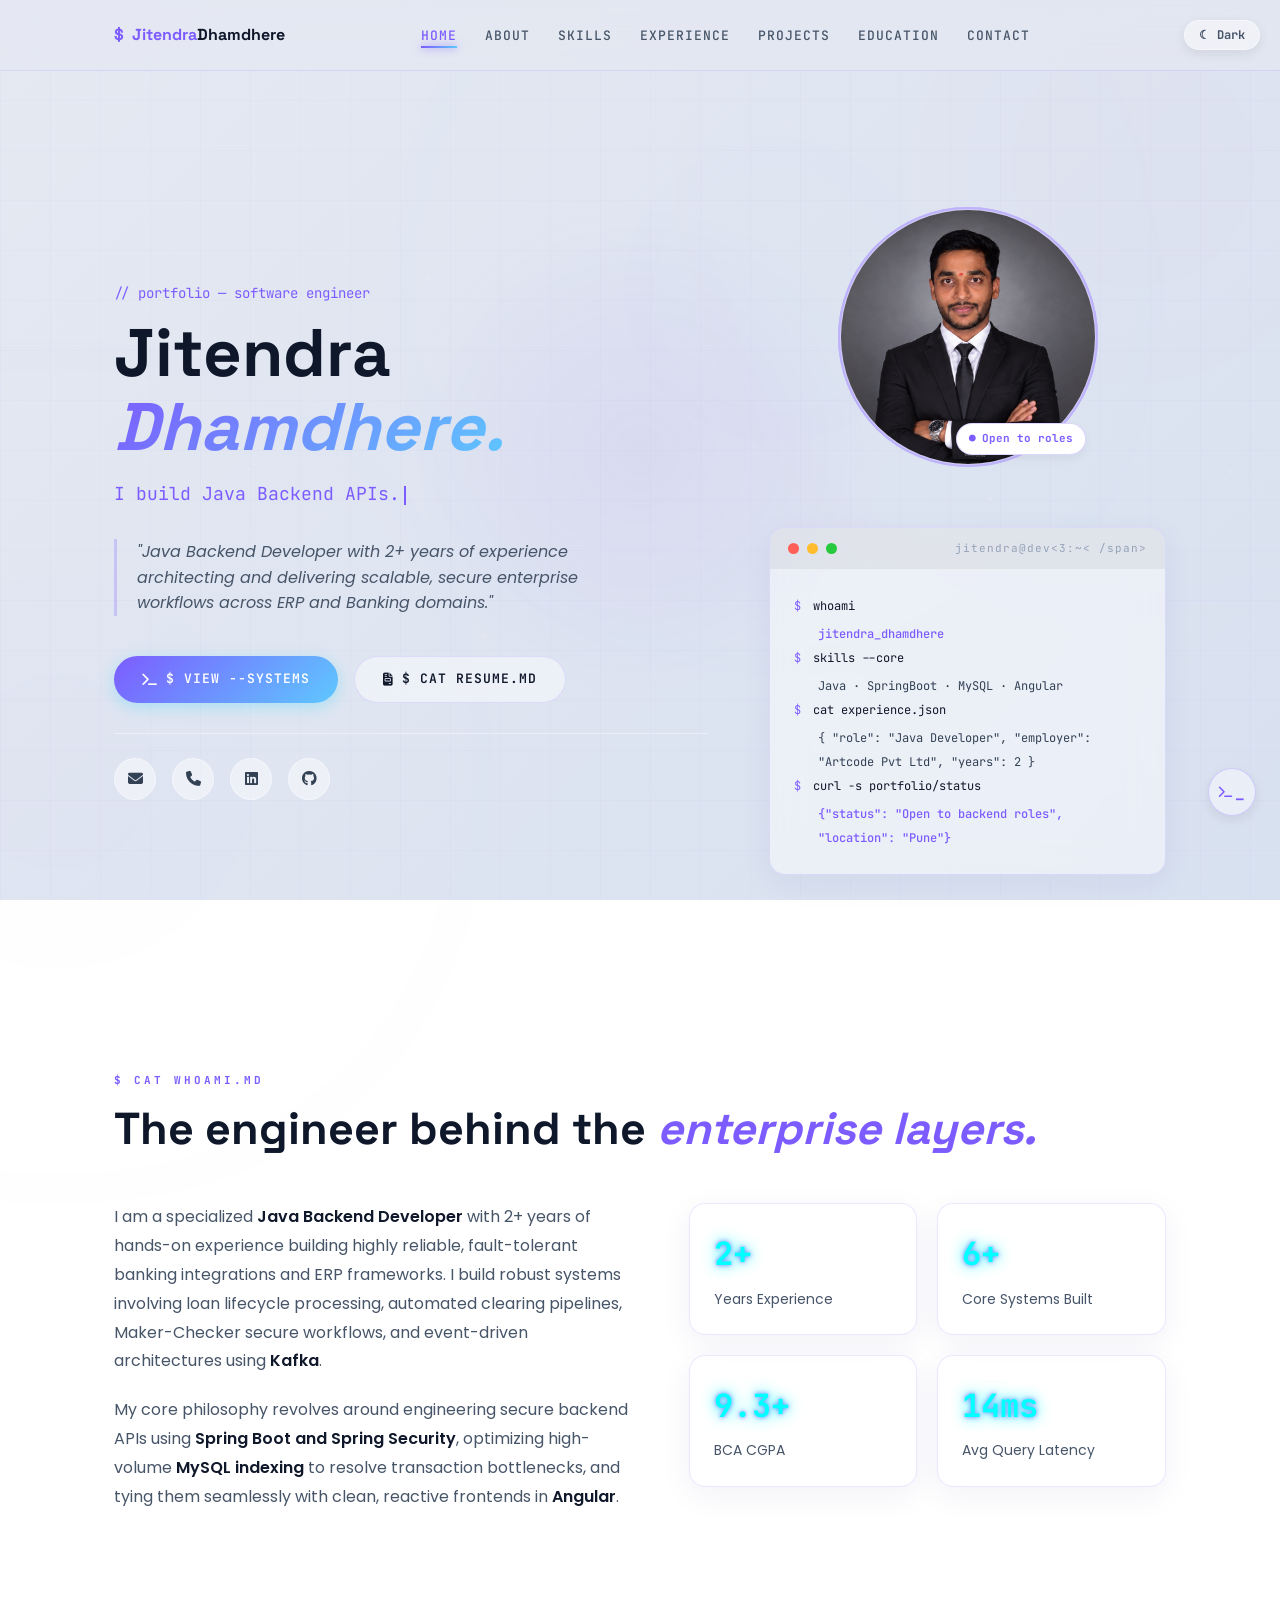
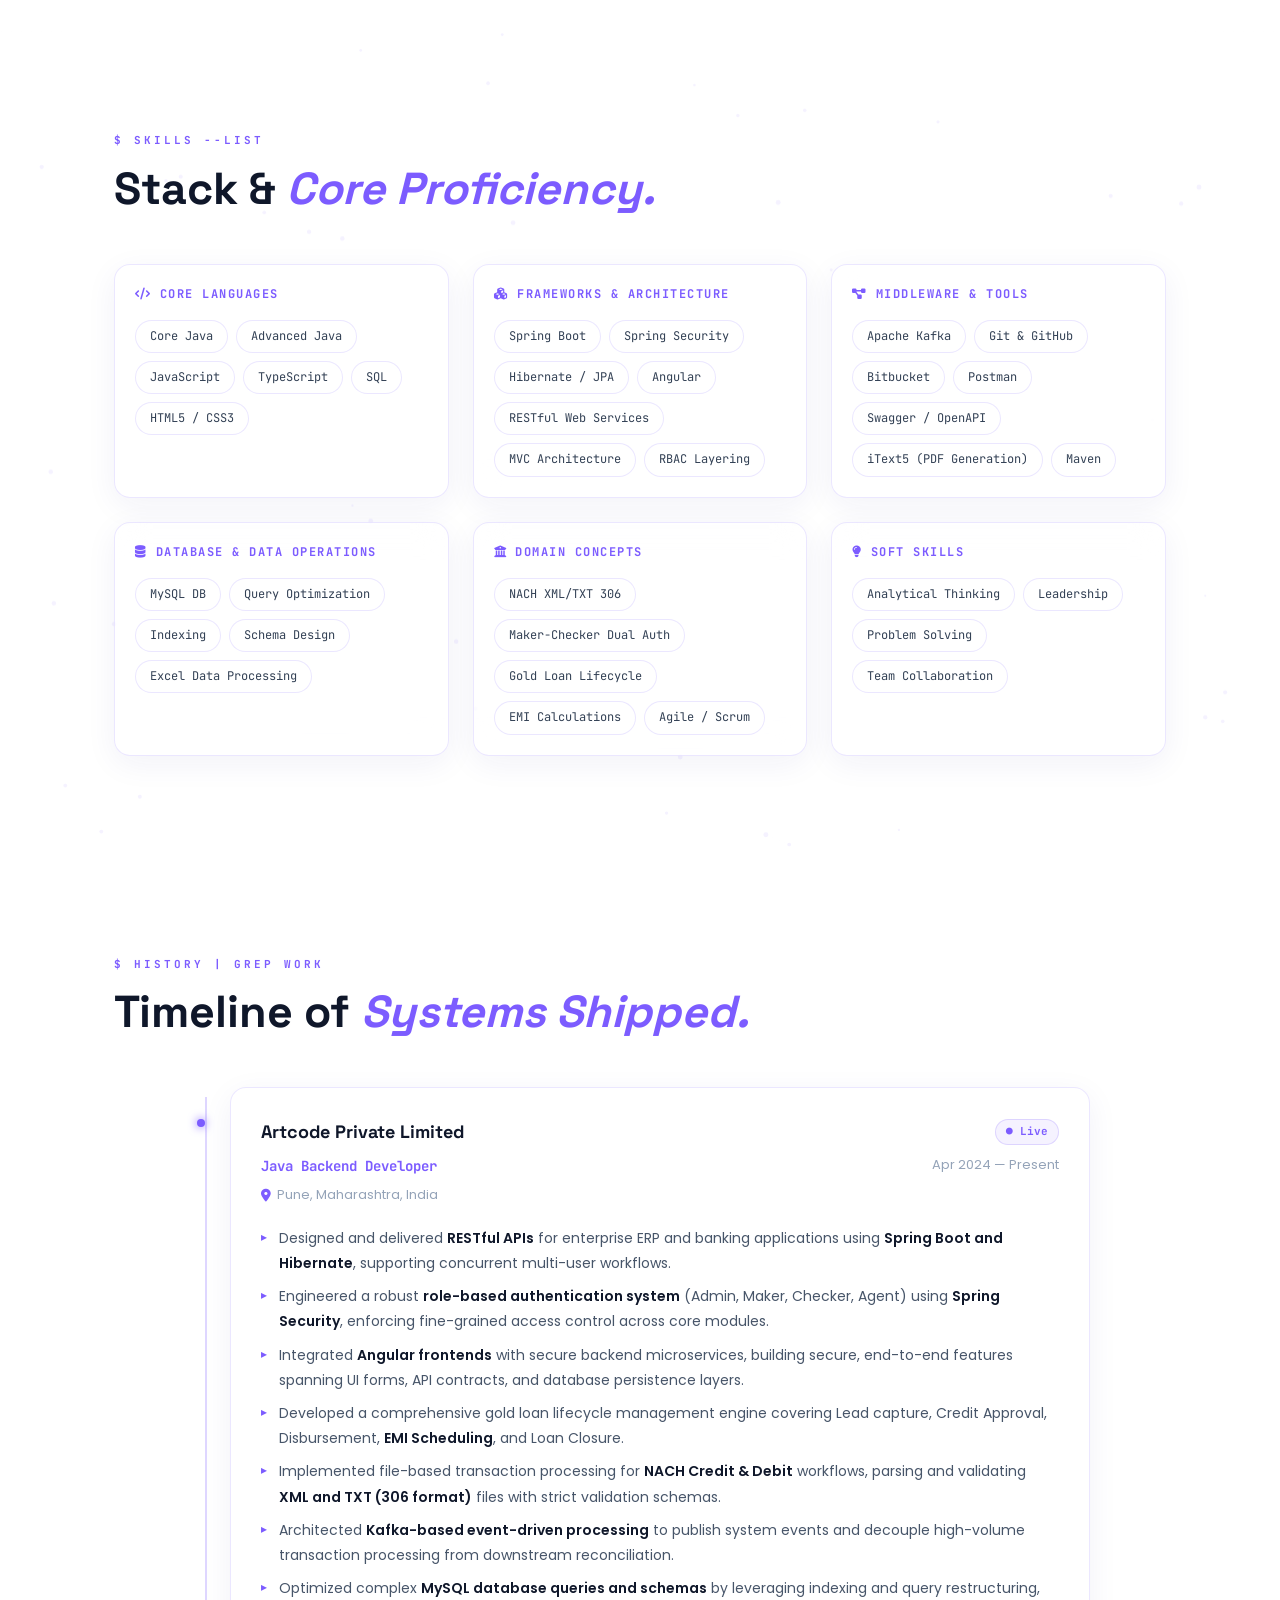
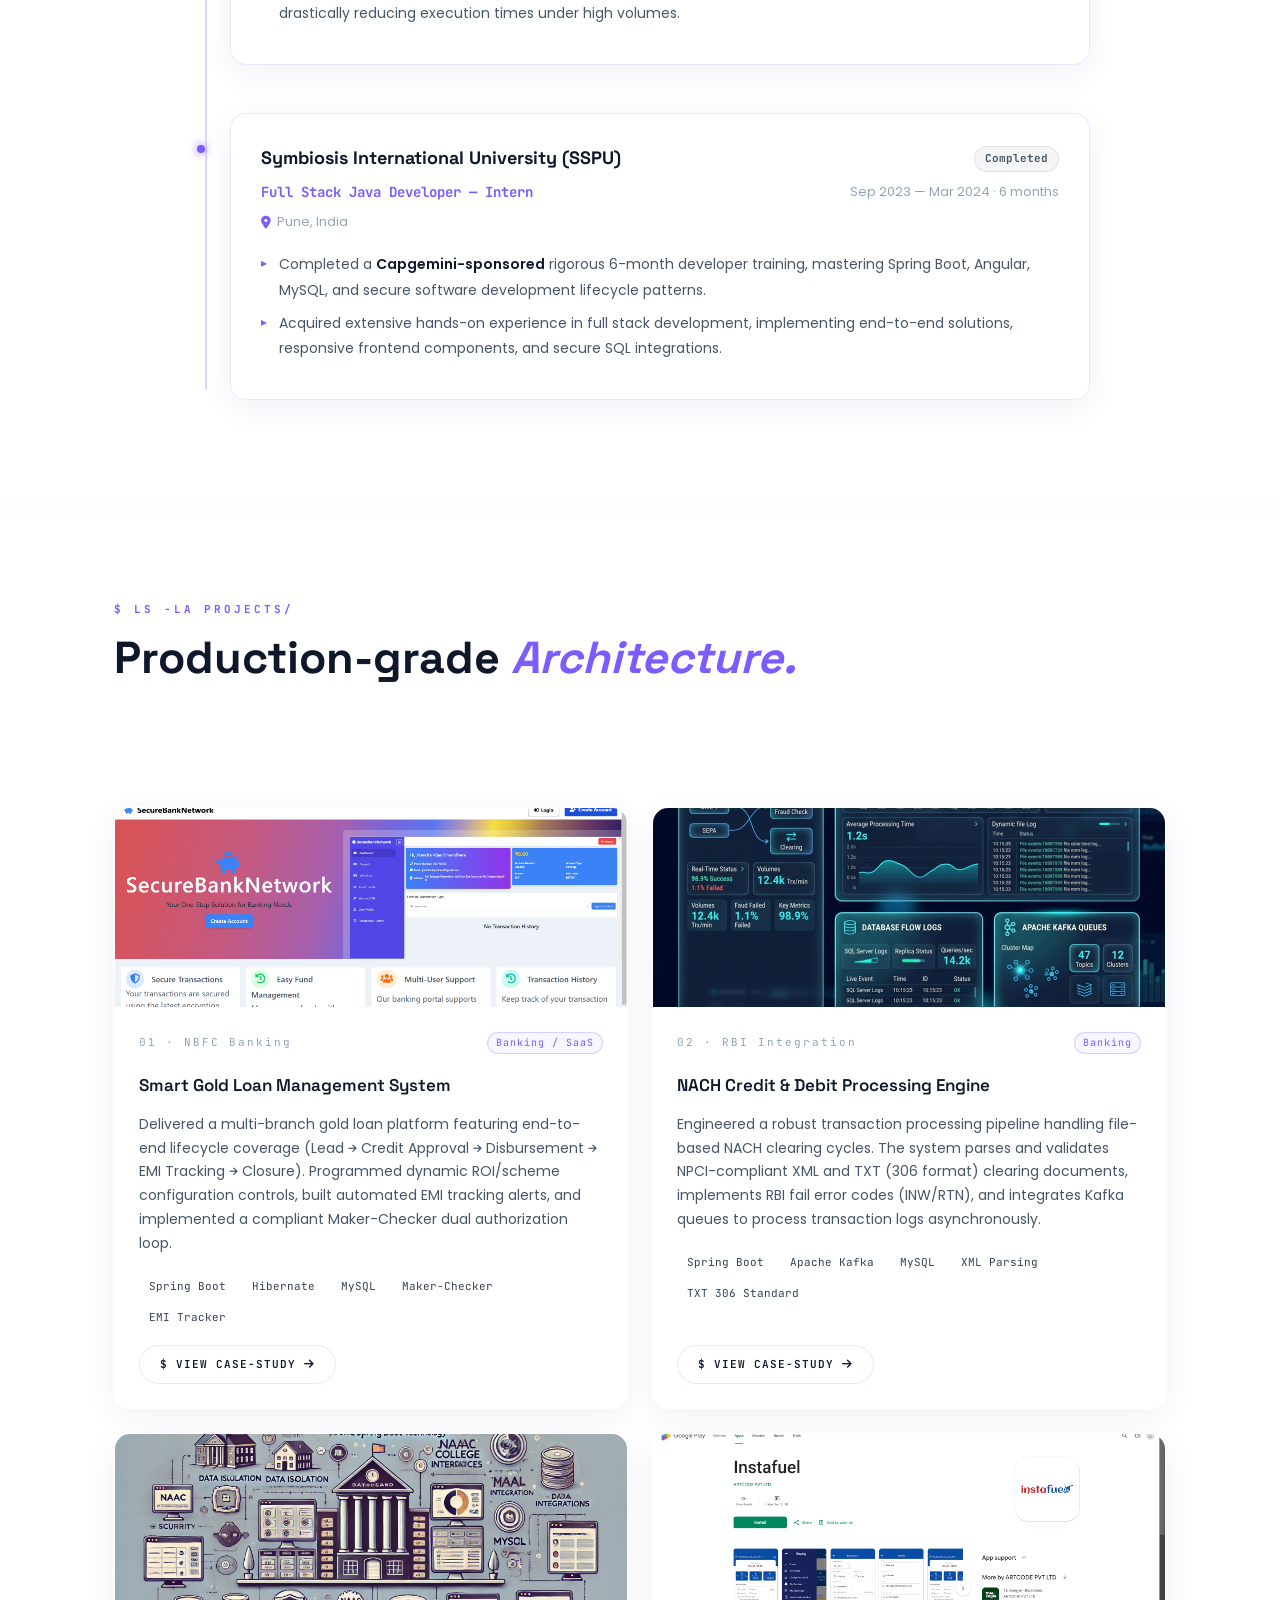
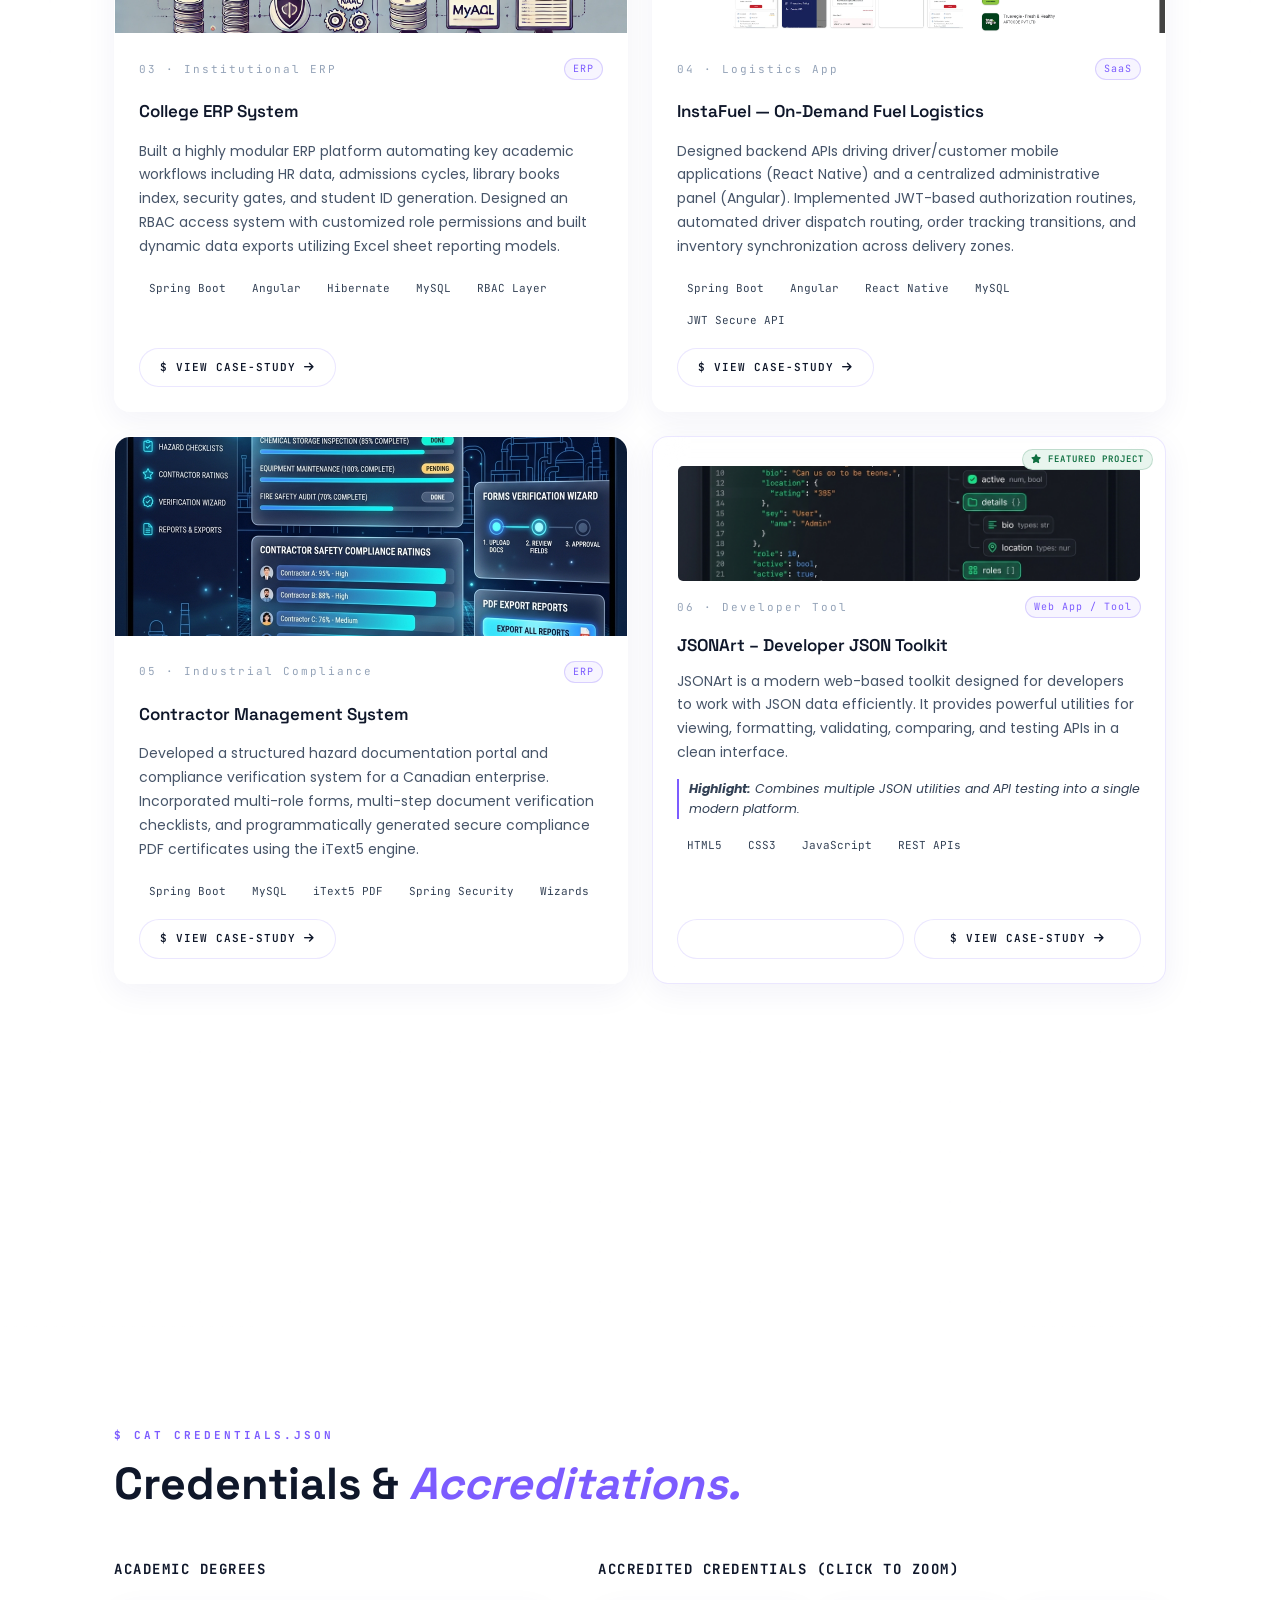
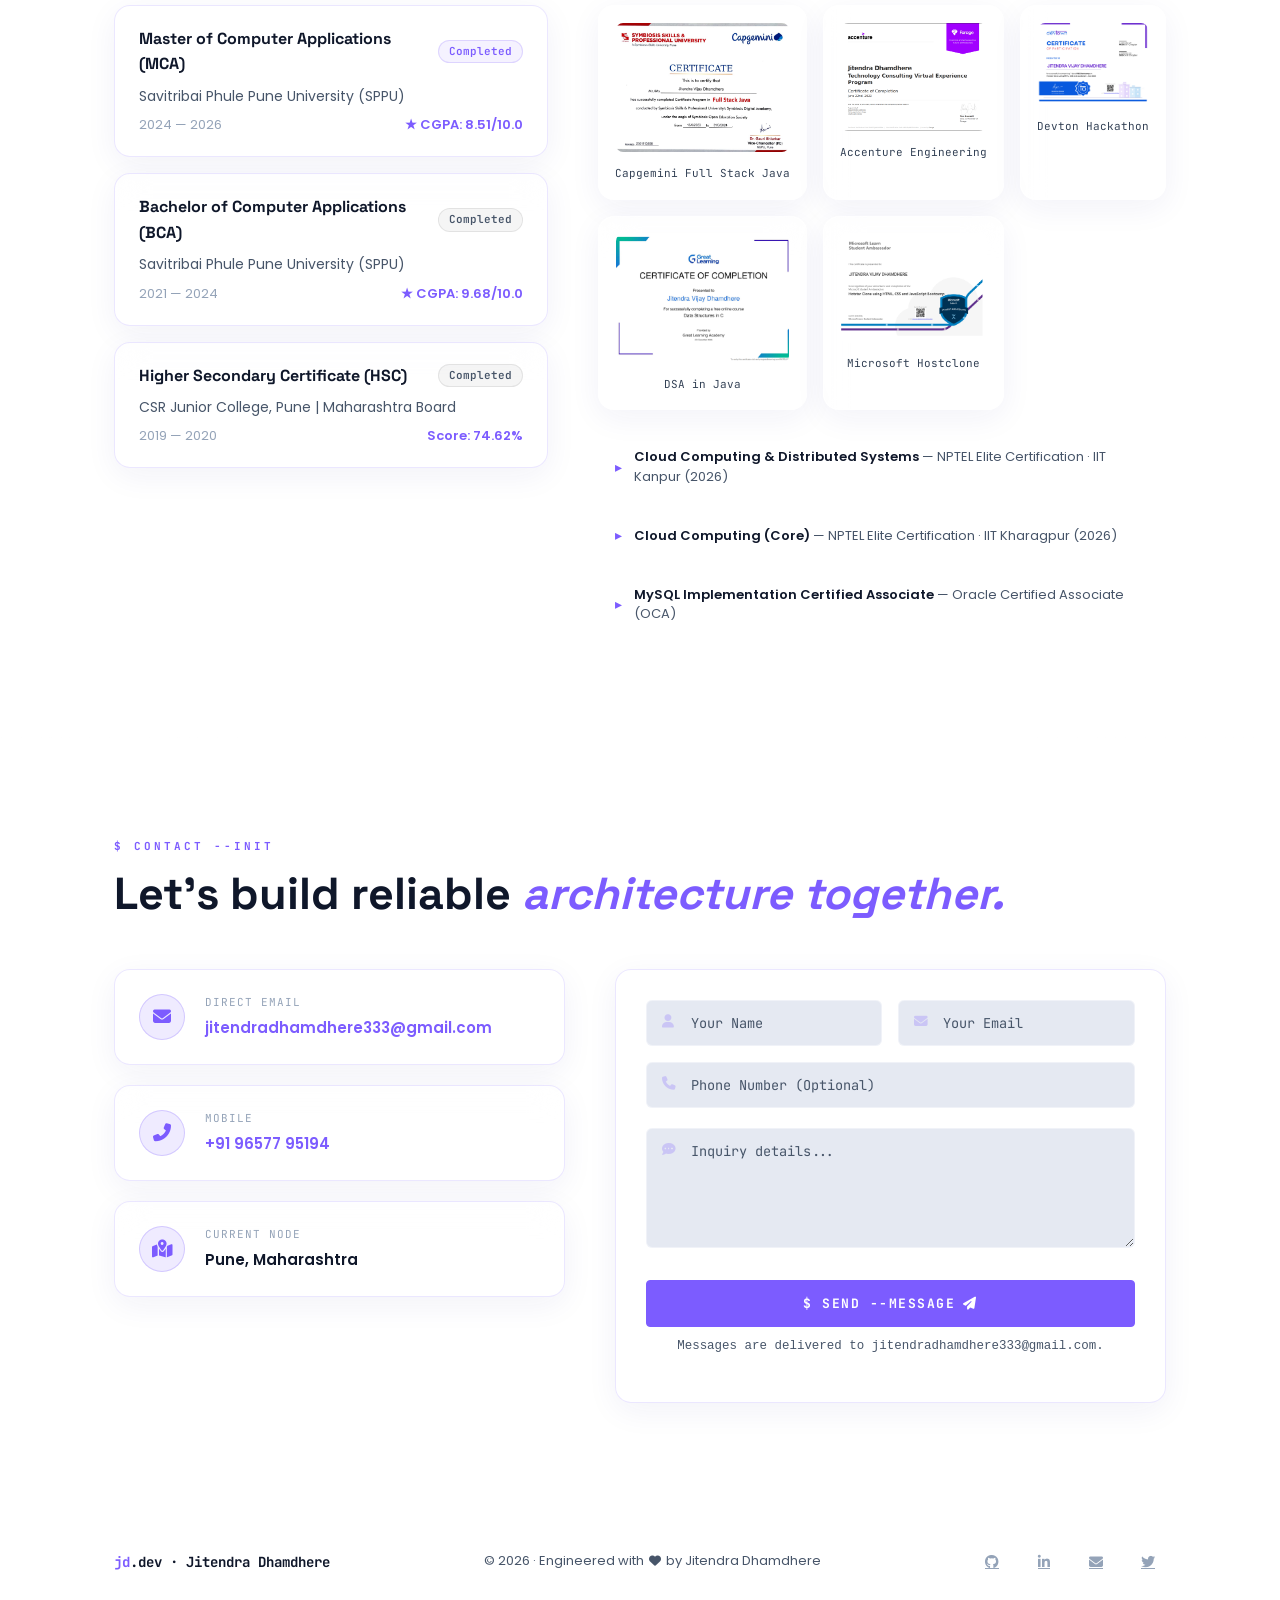
==== index.html @ 0fc1841d "feat: add Google site verification and improve HTML formatting" ====
<!DOCTYPE html>
<html lang="en" data-theme="dark">

<head>
  <meta charset="UTF-8">
  <meta http-equiv="X-UA-Compatible" content="IE=edge">
  <meta name="viewport" content="width=device-width, initial-scale=1.0">

  <!-- SEO Meta Tags -->
  <meta name="google-site-verification" content="uegVbDNLlY2t0v__r8ymYVjSKUrlwQzRJD17sdTFxak" />
  <meta name="keywords"
    content="Jitendra Dhamdhere, Java Developer, Spring Boot Developer, Backend Developer, Kafka, MySQL, Angular, Portfolio, Pune Software Engineer, ERP systems, Banking systems">
  <meta name="description"
    content="Portfolio of Jitendra Dhamdhere — Java Backend Developer with 2+ years of experience architecting and delivering scalable enterprise systems in Banking and ERP domains using Spring Boot, Kafka, and MySQL.">
  <meta name="author" content="Jitendra Dhamdhere">

  <!-- Open Graph Meta Tags -->
  <meta property="og:title" content="Jitendra Dhamdhere | Java Backend Developer">
  <meta property="og:description"
    content="Architecting enterprise banking, loan lifecycle engines, NACH clearing pipelines, and scalable ERP frameworks using Spring Boot, Kafka, and MySQL.">
  <meta property="og:image" content="./assets/images/jitendra.jpg">
  <meta property="og:url" content="https://github.com/JitendraDhamdhere">
  <meta property="og:type" content="website">

  <!-- Title -->
  <title>Jitendra Dhamdhere | Java Backend Developer</title>

  <!-- Favicon -->
  <link rel="icon" href="./assets/images/favicon1.png" type="image/png">

  <!-- Fonts (Google Fonts) -->
  <link rel="preconnect" href="https://fonts.googleapis.com">
  <link rel="preconnect" href="https://fonts.gstatic.com" crossorigin>
  <link
    href="https://fonts.googleapis.com/css2?family=JetBrains+Mono:wght@300;400;500;700&family=Poppins:wght@300;400;500;600;700&family=Space+Grotesk:wght@300;400;500;600;700&family=Outfit:wght@300;400;500;600;700&display=swap"
    rel="stylesheet">

  <!-- Font Awesome Icons -->
  <link rel="stylesheet" href="https://cdnjs.cloudflare.com/ajax/libs/font-awesome/6.5.1/css/all.min.css">

  <style>
    /* ===== CORE VARIABLES & THEMING (Glassmorphism Dark & Light Mode) ===== */
    :root {
      /* Glassmorphism Dark Mode Base Colors */
      --bg-primary: #01020a;
      /* near-black space depth */
      --bg-card: rgba(255, 255, 255, 0.05);
      /* frosted glass card base */
      --bg-hover: rgba(255, 255, 255, 0.09);
      --bg-terminal: rgba(0, 0, 0, 0.25);
      --bg-navbar: rgba(1, 2, 10, 0.65);

      /* Glassmorphic Borders & Blur & Shadow */
      --border: rgba(255, 255, 255, 0.1);
      --border-strong: rgba(255, 255, 255, 0.18);
      --border-glass: rgba(255, 255, 255, 0.12);
      --backdrop-blur: blur(18px);
      --box-shadow-glass: 0 8px 32px 0 rgba(0, 0, 0, 0.45);

      /* Unified Glassmorphism Variables */
      --glass-bg-dark: rgba(255, 255, 255, 0.04);
      --glass-bg-light: rgba(255, 255, 255, 0.45);
      --glass-bg: var(--glass-bg-dark);

      --glass-bg-hover-dark: rgba(255, 255, 255, 0.08);
      --glass-bg-hover-light: rgba(255, 255, 255, 0.65);
      --glass-bg-hover: var(--glass-bg-hover-dark);

      --glass-blur: blur(16px);
      --glass-border: rgba(255, 255, 255, 0.12);
      --glass-shadow: 0 8px 32px 0 rgba(0, 0, 0, 0.45);

      /* Fallback solid backgrounds */
      --glass-fallback-dark: #0b0d19;
      --glass-fallback-light: #f1f3f9;
      --glass-fallback: var(--glass-fallback-dark);

      /* Text */
      --text-primary: #f1f5f9;
      /* crisp light slate */
      --text-secondary: #cbd5e1;
      /* secondary slate */
      --text-muted: #94a3b8;
      /* muted slate */
      --text-dim: #64748b;
      /* dim slate */
      --text-terminal: #5ec8ff;

      /* Primary Accent: Soft Cyan/Electric Blue (#5ec8ff) */
      --accent: #5ec8ff;
      --accent-hover: #7c5cff;
      /* Violet for highlights / hover states */
      --accent-light: rgba(94, 200, 255, 0.06);
      --accent-dim: rgba(94, 200, 255, 0.15);
      --accent-border: rgba(94, 200, 255, 0.25);

      /* Status colors */
      --live-bg: rgba(94, 200, 255, 0.15);
      --live-text: #5ec8ff;
      --live-border: rgba(94, 200, 255, 0.3);
      --done-bg: rgba(255, 255, 255, 0.05);
      --done-text: #94a3b8;
      --done-border: rgba(255, 255, 255, 0.1);

      --font-mono: 'JetBrains Mono', 'Courier New', monospace;
      --font-body: 'Poppins', 'Outfit', -apple-system, sans-serif;
      --font-display: 'Space Grotesk', 'Outfit', sans-serif;
      --container-width: 1100px;
    }

    [data-theme="light"] {
      /* Glassmorphism Light Mode Base Colors */
      --bg-primary: #e5e9f2;
      /* warm light blue-gray background */
      --bg-card: rgba(255, 255, 255, 0.45);
      /* light frosted glass */
      --bg-hover: rgba(255, 255, 255, 0.65);
      --bg-terminal: rgba(15, 23, 42, 0.05);
      --bg-navbar: rgba(229, 233, 242, 0.65);

      /* Borders */
      --border: rgba(255, 255, 255, 0.4);
      --border-strong: rgba(255, 255, 255, 0.6);
      --border-glass: rgba(255, 255, 255, 0.4);
      --backdrop-blur: blur(18px);
      --box-shadow-glass: 0 8px 32px 0 rgba(31, 38, 135, 0.06);

      /* Unified Glassmorphism Overrides */
      --glass-bg: var(--glass-bg-light);
      --glass-bg-hover: var(--glass-bg-hover-light);
      --glass-border: rgba(124, 92, 255, 0.15);
      --glass-shadow: 0 8px 32px 0 rgba(31, 38, 135, 0.06);
      --glass-fallback: var(--glass-fallback-light);

      /* Text */
      --text-primary: #0f172a;
      /* dark slate text */
      --text-secondary: #334155;
      /* medium slate text */
      --text-muted: #475569;
      /* slate text */
      --text-dim: #94a3b8;
      /* dim text */
      --text-terminal: #7c5cff;

      /* Accents */
      --accent: #7c5cff;
      /* Soft Violet accent in light mode for contrast */
      --accent-hover: #5ec8ff;
      /* Cyan hover */
      --accent-light: rgba(124, 92, 255, 0.06);
      --accent-dim: rgba(124, 92, 255, 0.12);
      --accent-border: rgba(124, 92, 255, 0.25);

      /* Status colors */
      --live-bg: rgba(124, 92, 255, 0.08);
      --live-text: #7c5cff;
      --live-border: rgba(124, 92, 255, 0.2);
      --done-bg: rgba(0, 0, 0, 0.04);
      --done-text: #475569;
      --done-border: rgba(0, 0, 0, 0.08);
    }

    /* Global Reset */
    * {
      box-sizing: border-box;
      margin: 0;
      padding: 0;
    }

    body {
      background: linear-gradient(135deg, #01020a 0%, #03040e 50%, #060915 100%);
      background-attachment: fixed;
      color: var(--text-primary);
      font-family: var(--font-body);
      line-height: 1.6;
      overflow-x: hidden;
      transition: background 0.3s ease, color 0.3s ease;
    }

    [data-theme="light"] body {
      background: linear-gradient(135deg, #e5e9f2 0%, #d8e1f0 100%);
      background-attachment: fixed;
    }

    /* Typography Heading override */
    h1,
    h2,
    h3,
    h4,
    h5,
    h6,
    .hero-title,
    .section-heading,
    .logo,
    .footer-logo,
    .project-title {
      font-family: var(--font-display);
    }

    /* Unified Glassmorphism Card styling */
    .stat-metric-card,
    .skills-cat-card,
    .job-card-content,
    .edu-degree-card,
    .cert-img-card,
    .contact-info-card,
    .contact-form-wrap,
    .github-cta-card,
    #jd-chat-window {
      background-color: var(--glass-fallback) !important;
      border: 1px solid var(--glass-border) !important;
      border-radius: 16px !important;
      box-shadow: var(--glass-shadow) !important;
      transition: all 0.3s cubic-bezier(0.4, 0, 0.2, 1) !important;
    }

    @supports (backdrop-filter: blur(1px)) or (-webkit-backdrop-filter: blur(1px)) {

      .stat-metric-card,
      .skills-cat-card,
      .job-card-content,
      .edu-degree-card,
      .cert-img-card,
      .contact-info-card,
      .contact-form-wrap,
      .github-cta-card,
      #jd-chat-window {
        background-color: var(--glass-bg) !important;
        backdrop-filter: var(--glass-blur) !important;
        -webkit-backdrop-filter: var(--glass-blur) !important;
      }
    }

    .stat-metric-card:hover,
    .skills-cat-card:hover,
    .job-card-content:hover,
    .edu-degree-card:hover,
    .cert-img-card:hover,
    .contact-info-card:hover,
    .contact-form-wrap:hover,
    .github-cta-card:hover {
      background-color: var(--glass-bg-hover) !important;
      border-color: var(--accent) !important;
      box-shadow: 0 8px 32px 0 rgba(0, 212, 255, 0.15) !important;
      transform: translateY(-4px) scale(1.01) !important;
    }

    [data-theme="light"] .stat-metric-card:hover,
    [data-theme="light"] .skills-cat-card:hover,
    [data-theme="light"] .job-card-content:hover,
    [data-theme="light"] .edu-degree-card:hover,
    [data-theme="light"] .cert-img-card:hover,
    [data-theme="light"] .contact-info-card:hover,
    [data-theme="light"] .contact-form-wrap:hover,
    [data-theme="light"] .github-cta-card:hover {
      box-shadow: 0 8px 32px 0 rgba(124, 92, 255, 0.12) !important;
    }

    /* Glassmorphism Background Glowing Orbs replaced by Space Elements */
    #space-canvas {
      position: fixed;
      inset: 0;
      width: 100vw;
      height: 100vh;
      z-index: -3;
      pointer-events: none;
      will-change: transform;
      transition: opacity 0.3s ease;
    }

    [data-theme="light"] #space-canvas {
      opacity: 0.15;
      /* Subtle stars in light mode */
    }

    .space-mid-layer {
      position: fixed;
      inset: 0;
      width: 100vw;
      height: 100vh;
      z-index: -2;
      pointer-events: none;
      will-change: transform;
    }

    .space-nebula {
      position: absolute;
      border-radius: 50%;
      filter: blur(130px);
      opacity: 0.07;
      mix-blend-mode: screen;
      will-change: transform;
      transition: background 1.5s ease, opacity 0.5s ease;
    }

    [data-theme="light"] .space-nebula {
      opacity: 0.02;
      mix-blend-mode: multiply;
      filter: blur(105px);
    }

    .space-nebula.orb-1 {
      width: 500px;
      height: 500px;
      background: radial-gradient(circle, var(--nebula-color-1, var(--accent)) 0%, transparent 70%);
      top: var(--nebula-pos-y-1, 10%);
      left: -15%;
    }

    .space-nebula.orb-2 {
      width: 550px;
      height: 550px;
      background: radial-gradient(circle, var(--nebula-color-2, var(--accent-hover)) 0%, transparent 70%);
      bottom: var(--nebula-pos-y-2, 15%);
      right: -10%;
    }

    .space-nebula.orb-3 {
      width: 400px;
      height: 400px;
      background: radial-gradient(circle, var(--nebula-color-3, #00d4ff) 0%, transparent 70%);
      top: var(--nebula-pos-y-3, 40%);
      left: 45%;
    }

    /* Scrollbar */
    ::-webkit-scrollbar {
      width: 6px;
    }

    ::-webkit-scrollbar-track {
      background: var(--bg-primary);
    }

    ::-webkit-scrollbar-thumb {
      background: var(--border);
      border-radius: 3px;
      transition: background 0.3s;
    }

    ::-webkit-scrollbar-thumb:hover {
      background: var(--accent);
    }

    ::selection {
      background: var(--accent-dim);
      color: var(--text-primary);
    }

    /* Background Grids & Elements */
    .bg-grid {
      position: fixed;
      inset: 0;
      z-index: -10;
      background-image:
        linear-gradient(rgba(0, 212, 255, 0.02) 1px, transparent 1px),
        linear-gradient(90deg, rgba(0, 212, 255, 0.02) 1px, transparent 1px);
      background-size: 50px 50px;
      pointer-events: none;
      transition: background-image 0.3s ease;
    }

    [data-theme="light"] .bg-grid {
      background-image:
        linear-gradient(rgba(124, 58, 237, 0.02) 1px, transparent 1px),
        linear-gradient(90deg, rgba(124, 58, 237, 0.02) 1px, transparent 1px);
    }

    .bg-glow {
      position: fixed;
      top: 0;
      left: 0;
      transform: translate(-50%, -50%);
      width: 500px;
      height: 500px;
      background: radial-gradient(circle, rgba(0, 212, 255, 0.08) 0%, transparent 70%);
      z-index: -9;
      pointer-events: none;
      transition: background 0.3s ease;
    }

    [data-theme="light"] .bg-glow {
      background: radial-gradient(circle, rgba(124, 58, 237, 0.06) 0%, transparent 70%);
    }

    /* Core Layout Wrappers */
    .container {
      max-width: var(--container-width);
      margin: 0 auto;
      padding: 0 24px;
      position: relative;
      z-index: 2;
    }

    #home,
    #skills,
    #projects {
      position: relative;
      overflow: hidden;
    }

    .section-canvas {
      position: absolute;
      top: 0;
      left: 0;
      width: 100%;
      height: 100%;
      pointer-events: none;
      z-index: 1;
      display: block;
      opacity: 0.08;
      transition: opacity 0.3s ease;
    }

    .section-container {
      padding: 100px 0;
    }

    .section-divider {
      width: 100%;
      height: 1px;
      background: linear-gradient(to right, transparent, var(--border) 20%, var(--border) 80%, transparent);
      transition: background 0.3s ease;
    }

    /* Typography & Headings */
    .section-label {
      display: block;
      color: var(--accent);
      font-size: 11px;
      letter-spacing: 3px;
      text-transform: uppercase;
      font-family: var(--font-mono);
      margin-bottom: 12px;
      font-weight: 700;
      transition: color 0.3s ease;
    }

    .section-heading {
      font-size: clamp(1.8rem, 4vw, 2.8rem);
      color: var(--text-primary);
      font-weight: 700;
      margin-bottom: 48px;
      line-height: 1.2;
      transition: color 0.3s ease;
    }

    .section-heading em {
      color: var(--accent);
      font-style: italic;
      transition: color 0.3s ease;
    }

    /* Buttons */
    .btn-group {
      display: flex;
      gap: 16px;
      flex-wrap: wrap;
    }

    .btn {
      display: inline-flex;
      align-items: center;
      gap: 8px;
      font-size: 13px;
      font-weight: 600;
      padding: 12px 28px;
      border-radius: 50px;
      /* Rounded pill shape */
      text-decoration: none;
      cursor: pointer;
      transition: all 0.3s cubic-bezier(0.4, 0, 0.2, 1);
      font-family: var(--font-mono);
      text-transform: uppercase;
      letter-spacing: 1px;
    }

    .btn-green {
      background: linear-gradient(135deg, var(--accent) 0%, var(--accent-hover) 100%);
      color: #ffffff !important;
      border: none;
      box-shadow: 0 4px 15px rgba(0, 212, 255, 0.25);
    }

    [data-theme="dark"] .btn-green {
      color: #ffffff !important;
    }

    .btn-green:hover {
      transform: translateY(-3px) scale(1.05);
      box-shadow: 0 10px 25px rgba(0, 212, 255, 0.45);
    }

    .btn-ghost {
      background-color: var(--glass-fallback);
      color: var(--text-primary);
      border: 1px solid var(--glass-border);
      transition: all 0.3s cubic-bezier(0.4, 0, 0.2, 1);
    }

    @supports (backdrop-filter: blur(1px)) or (-webkit-backdrop-filter: blur(1px)) {
      .btn-ghost {
        background-color: var(--glass-bg);
        backdrop-filter: var(--glass-blur);
        -webkit-backdrop-filter: var(--glass-blur);
      }
    }

    .btn-ghost:hover {
      border-color: var(--accent);
      color: var(--accent);
      background: var(--accent-light);
      transform: translateY(-2px);
      box-shadow: 0 4px 12px var(--accent-dim);
    }

    /* ===== HEADER & NAVBAR ===== */
    header {
      position: sticky;
      top: 0;
      width: 100%;
      background-color: var(--glass-fallback);
      border-bottom: 1px solid var(--glass-border);
      z-index: 1000;
      transition: all 0.3s ease;
    }

    @supports (backdrop-filter: blur(1px)) or (-webkit-backdrop-filter: blur(1px)) {
      header {
        background-color: var(--bg-navbar);
        backdrop-filter: var(--glass-blur);
        -webkit-backdrop-filter: var(--glass-blur);
      }
    }

    .nav-container {
      display: flex;
      justify-content: space-between;
      align-items: center;
      height: 70px;
      max-width: var(--container-width);
      margin: 0 auto;
      padding: 0 24px;
    }

    .logo {
      font-family: var(--font-display);
      font-size: 16px;
      color: var(--accent);
      text-decoration: none;
      font-weight: 700;
      transition: color 0.3s ease;
    }

    .logo span {
      color: var(--text-primary);
      transition: color 0.3s ease;
    }

    .logo b {
      color: var(--accent);
      margin-right: 4px;
      transition: color 0.3s ease;
    }

    .navbar-menu {
      display: flex;
      list-style: none;
      gap: 28px;
    }

    .navbar-menu a {
      text-decoration: none;
      color: var(--text-muted);
      font-size: 13px;
      font-weight: 500;
      transition: color 0.3s ease;
      font-family: var(--font-mono);
      text-transform: uppercase;
      letter-spacing: 1px;
      position: relative;
    }

    .navbar-menu a::after {
      content: '';
      position: absolute;
      bottom: -4px;
      left: 0;
      width: 0;
      height: 2px;
      background: linear-gradient(90deg, var(--accent), var(--accent-hover));
      box-shadow: 0 0 8px var(--accent);
      transition: width 0.3s ease;
    }

    .navbar-menu a:hover::after,
    .navbar-menu a.active::after {
      width: 100%;
    }

    .navbar-menu a:hover,
    .navbar-menu a.active {
      color: var(--accent);
    }

    .nav-actions {
      display: flex;
      align-items: center;
      gap: 12px;
    }

    .menu-toggle {
      background: transparent;
      border: 1px solid var(--border);
      color: var(--text-primary);
      font-size: 16px;
      cursor: pointer;
      width: 38px;
      height: 38px;
      display: flex;
      align-items: center;
      justify-content: center;
      border-radius: 8px;
      transition: all 0.3s ease;
    }

    .menu-toggle:hover {
      border-color: var(--accent);
      color: var(--accent);
      background-color: var(--bg-hover);
    }

    .menu-toggle {
      display: none;
    }

    /* Fixed Theme Toggle Button Floating */
    .theme-toggle-fixed {
      position: fixed;
      top: 20px;
      right: 20px;
      z-index: 9999;
      background: var(--bg-card);
      border: 1px solid var(--border);
      color: var(--text-muted);
      padding: 6px 14px;
      border-radius: 20px;
      font-family: var(--font-mono);
      font-size: 12px;
      font-weight: bold;
      cursor: pointer;
      box-shadow: 0 4px 12px rgba(0, 0, 0, 0.08);
      display: flex;
      align-items: center;
      gap: 6px;
      transition: all 0.3s ease;
    }

    .theme-toggle-fixed:hover {
      border-color: var(--accent);
      color: var(--accent);
      background: var(--bg-hover);
    }

    /* Mobile Slide Down Menu */
    .mobile-menu {
      display: none;
      position: absolute;
      top: 70px;
      left: 0;
      width: 100%;
      background: var(--bg-card);
      border-bottom: 1px solid var(--border);
      padding: 20px 24px;
      z-index: 999;
      transition: background-color 0.3s ease, border-color 0.3s ease;
    }

    .mobile-menu.open {
      display: block;
    }

    .mobile-menu ul {
      list-style: none;
      display: flex;
      flex-direction: column;
      gap: 16px;
    }

    .mobile-menu a {
      text-decoration: none;
      color: var(--text-primary);
      font-size: 14px;
      font-weight: 500;
      font-family: var(--font-mono);
      text-transform: uppercase;
      letter-spacing: 1px;
      transition: color 0.3s ease;
    }

    /* ===== HERO SECTION ===== */
    #home {
      padding: 120px 0 80px;
      min-height: 100vh;
      display: flex;
      align-items: center;
      background: transparent;
      transition: background 0.3s ease;
    }

    .hero-grid {
      display: grid;
      grid-template-columns: 1.2fr 0.8fr;
      grid-template-rows: auto auto;
      grid-template-areas:
        "text photo"
        "text terminal";
      gap: 60px;
      align-items: center;
    }

    .reveal-left {
      grid-area: text;
      display: flex;
      flex-direction: column;
    }

    .hero-sub {
      font-family: var(--font-mono);
      color: var(--accent);
      font-size: 14px;
      margin-bottom: 12px;
      transition: color 0.3s ease;
    }

    .hero-title {
      font-size: clamp(2.5rem, 6vw, 4.2rem);
      font-weight: 700;
      color: var(--text-primary);
      line-height: 1.1;
      margin-bottom: 16px;
      transition: color 0.3s ease;
    }

    .hero-title span {
      background: linear-gradient(135deg, var(--accent) 0%, var(--accent-hover) 100%);
      -webkit-background-clip: text;
      -webkit-text-fill-color: transparent;
      font-style: italic;
      transition: color 0.3s ease;
    }

    .hero-typing {
      font-family: var(--font-mono);
      font-size: clamp(14px, 2vw, 18px);
      color: var(--accent);
      margin-bottom: 30px;
      min-height: 24px;
      transition: color 0.3s ease;
    }

    .type-cursor {
      display: inline-block;
      background-color: var(--accent);
      margin-left: 4px;
      width: 2px;
      height: 1.1em;
      animation: cursor-blink 1s infinite;
      vertical-align: middle;
      transition: background-color 0.3s ease;
    }

    @keyframes cursor-blink {

      0%,
      100% {
        opacity: 0;
      }

      50% {
        opacity: 1;
      }
    }

    .hero-quote {
      font-size: 16px;
      color: var(--text-muted);
      border-left: 3px solid var(--accent-border);
      padding-left: 20px;
      margin-bottom: 40px;
      max-width: 520px;
      font-style: italic;
      transition: border-color 0.3s ease, color 0.3s ease;
    }

    .hero-contact-info-row {
      margin-top: 30px;
      display: flex;
      gap: 16px;
      align-items: center;
      flex-wrap: wrap;
      border-top: 1px solid var(--border);
      padding-top: 24px;
      transition: border-color 0.3s ease;
    }

    .hero-contact-icon-link {
      position: relative;
      display: inline-flex;
      align-items: center;
      justify-content: center;
      width: 42px;
      height: 42px;
      border-radius: 50%;
      background: var(--bg-card);
      border: 1px solid var(--border-glass);
      color: var(--text-secondary);
      font-size: 15px;
      transition: all 0.3s cubic-bezier(0.4, 0, 0.2, 1);
      text-decoration: none;
    }

    .hero-contact-icon-link:hover {
      border-color: var(--accent);
      color: var(--accent);
      background: var(--accent-light);
      transform: translateY(-2px);
      box-shadow: 0 4px 12px var(--accent-dim);
    }

    /* CSS Tooltip */
    .hero-contact-icon-link::after {
      content: attr(data-tooltip);
      position: absolute;
      bottom: 125%;
      left: 50%;
      transform: translateX(-50%) translateY(4px);
      background: var(--bg-primary);
      border: 1px solid var(--accent-border);
      color: var(--text-primary);
      padding: 4px 8px;
      border-radius: 4px;
      font-size: 11px;
      font-family: var(--font-mono);
      white-space: nowrap;
      opacity: 0;
      pointer-events: none;
      transition: all 0.2s ease;
      box-shadow: var(--box-shadow-glass);
      z-index: 100;
    }

    .hero-contact-icon-link:hover::after {
      opacity: 1;
      transform: translateX(-50%) translateY(0);
    }

    /* Profile Avatar styling */
    .hero-avatar-wrapper {
      grid-area: photo;
      justify-self: center;
      position: relative;
      width: 260px;
      height: 260px;
      z-index: 10;
    }

    .hero-avatar-inner {
      position: relative;
      width: 100%;
      height: 100%;
      border-radius: 50%;
      overflow: hidden;
      border: 3px solid var(--accent-border);
      background: var(--bg-card);
      box-sizing: border-box;
      transition: border-color 0.3s ease, background 0.3s ease;
    }

    .hero-avatar-img {
      width: 100%;
      height: 100%;
      object-fit: cover;
      object-position: center top;
      display: block;
      transition: transform 0.3s ease;
    }

    [data-theme="light"] .hero-avatar-img {
      contrast: 1.0;
    }

    .hero-avatar-wrapper:hover .hero-avatar-img {
      transform: scale(1.03);
    }

    /* Pulsing glow rings */
    .hero-avatar-wrapper::before,
    .hero-avatar-wrapper::after {
      content: '';
      position: absolute;
      inset: 0;
      border-radius: 50%;
      border: 2px solid var(--accent-border);
      pointer-events: none;
      z-index: -1;
      transition: border-color 0.3s ease;
    }

    .hero-avatar-wrapper::before {
      animation: ringPulse 3s ease infinite;
    }

    .hero-avatar-wrapper::after {
      animation: ringPulse 3s ease infinite;
      animation-delay: 1.5s;
    }

    @keyframes ringPulse {
      0% {
        transform: scale(0.95);
        opacity: 0.8;
      }

      50% {
        transform: scale(1.05);
        opacity: 0.3;
      }

      100% {
        transform: scale(0.95);
        opacity: 0.8;
      }
    }

    /* Status Badge */
    .hero-status-badge {
      position: absolute;
      bottom: 12px;
      right: 12px;
      background: #ffffff;
      border: 1px solid var(--accent-border);
      color: var(--accent);
      padding: 6px 12px;
      border-radius: 20px;
      font-family: var(--font-mono);
      font-size: 11px;
      font-weight: 700;
      display: flex;
      align-items: center;
      gap: 6px;
      box-shadow: 0 4px 10px rgba(0, 0, 0, 0.05);
      z-index: 10;
      transition: background 0.3s, border-color 0.3s, color 0.3s;
    }

    [data-theme="dark"] .hero-status-badge {
      background: var(--bg-card);
      box-shadow: 0 4px 10px rgba(0, 0, 0, 0.3);
    }

    .status-dot {
      color: var(--accent);
      animation: statusBlink 1.5s infinite;
      transition: color 0.3s;
    }

    @keyframes statusBlink {

      0%,
      100% {
        opacity: 1;
      }

      50% {
        opacity: 0;
      }
    }

    /* Terminal Emulator CLI Widget - Adapts to Theme Colors properly */
    .terminal-container {
      grid-area: terminal;
      width: 100%;
      background-color: var(--glass-fallback);
      border: 1px solid var(--glass-border);
      border-radius: 16px;
      overflow: hidden;
      box-shadow: var(--glass-shadow);
      font-family: var(--font-mono);
      transition: transform 0.3s ease, border-color 0.3s ease, background 0.3s ease;
    }

    @supports (backdrop-filter: blur(1px)) or (-webkit-backdrop-filter: blur(1px)) {
      .terminal-container {
        background-color: var(--glass-bg);
        backdrop-filter: var(--glass-blur);
        -webkit-backdrop-filter: var(--glass-blur);
      }
    }

    .terminal-header {
      background: rgba(0, 0, 0, 0.2);
      padding: 12px 18px;
      display: flex;
      align-items: center;
      justify-content: space-between;
      border-bottom: 1px solid var(--border-glass);
      transition: background-color 0.3s ease, border-color 0.3s ease;
    }

    [data-theme="light"] .terminal-header {
      background: rgba(0, 0, 0, 0.05);
      border-bottom: 1px solid var(--border-glass);
    }

    .terminal-dots {
      display: flex;
      gap: 8px;
    }

    .dot {
      width: 11px;
      height: 11px;
      border-radius: 50%;
    }

    .dot-red {
      background: #ff5f56;
    }

    .dot-yellow {
      background: #ffbd2e;
    }

    .dot-green {
      background: #27c93f;
    }

    .terminal-title {
      font-size: 11px;
      color: var(--text-muted);
      letter-spacing: 1px;
      transition: color 0.3s;
    }

    [data-theme="light"] .terminal-title {
      color: var(--text-dim);
    }

    .terminal-body {
      padding: 24px;
      font-size: 12px;
      line-height: 2;
      color: var(--text-primary);
      text-align: left;
      transition: color 0.3s;
    }

    [data-theme="light"] .terminal-body {
      color: var(--text-primary);
    }

    .term-line {
      display: flex;
      margin-bottom: 4px;
    }

    .term-prompt {
      color: var(--accent);
      margin-right: 12px;
      user-select: none;
      transition: color 0.3s;
    }

    [data-theme="light"] .term-prompt {
      color: var(--accent);
    }

    .term-cmd {
      color: var(--text-primary);
      transition: color 0.3s;
    }

    [data-theme="light"] .term-cmd {
      color: var(--text-primary);
    }

    .term-output {
      padding-left: 24px;
      color: var(--text-muted);
      transition: color 0.3s;
    }

    [data-theme="light"] .term-output {
      color: var(--text-secondary);
    }

    .term-output.success {
      color: var(--accent);
      font-weight: 500;
      transition: color 0.3s;
    }

    [data-theme="light"] .term-output.success {
      color: var(--accent);
    }

    /* ===== ABOUT ME SECTION ===== */
    .about-layout-grid {
      display: grid;
      grid-template-columns: 1.1fr 1fr;
      gap: 50px;
      align-items: start;
    }

    .about-bio-col p {
      font-family: var(--font-body);
      color: var(--text-muted);
      font-size: 16px;
      line-height: 1.8;
      margin-bottom: 20px;
      transition: color 0.3s ease;
    }

    .about-bio-col p strong {
      color: var(--text-primary);
      font-weight: 600;
      transition: color 0.3s ease;
    }

    .about-stats-col {
      display: grid;
      grid-template-columns: 1fr 1fr;
      gap: 20px;
    }

    .stat-metric-card {
      background: var(--bg-card);
      border: 1px solid var(--border);
      border-top: 2px solid var(--accent);
      border-radius: 8px;
      padding: 24px;
      display: flex;
      flex-direction: column;
      justify-content: center;
      box-shadow: 0 2px 8px rgba(0, 0, 0, 0.06);
      transition: border-color 0.3s ease, transform 0.3s ease, background 0.3s ease, box-shadow 0.3s ease;
    }

    [data-theme="dark"] .stat-metric-card {
      box-shadow: none;
    }

    .stat-metric-card:hover {
      border-color: var(--accent);
      transform: translateY(-4px);
    }

    .stat-number {
      font-family: var(--font-mono);
      font-size: 32px;
      font-weight: 700;
      color: var(--accent);
      margin-bottom: 8px;
      transition: color 0.3s ease;
    }

    .stat-label {
      font-family: var(--font-body);
      font-size: 14px;
      color: var(--text-muted);
      transition: color 0.3s ease;
    }

    /* ===== TECHNICAL SKILLS SECTION ===== */
    .skills-grid-container {
      display: grid;
      grid-template-columns: repeat(3, 1fr);
      gap: 24px;
    }

    .skills-cat-card {
      background: var(--bg-card);
      border: 1px solid var(--border);
      border-radius: 8px;
      padding: 20px;
      display: flex;
      flex-direction: column;
      box-shadow: 0 1px 4px rgba(0, 0, 0, 0.05);
      transition: border-color 0.3s, background 0.3s, box-shadow 0.3s;
    }

    [data-theme="dark"] .skills-cat-card {
      box-shadow: none;
    }

    .skills-cat-card:hover {
      border-color: var(--accent);
    }

    .skills-cat-header {
      font-size: 12px;
      color: var(--accent);
      letter-spacing: 1.5px;
      text-transform: uppercase;
      font-family: var(--font-mono);
      margin-bottom: 16px;
      display: flex;
      align-items: center;
      gap: 8px;
      font-weight: 700;
      transition: color 0.3s ease;
    }

    .skills-pills-list {
      display: flex;
      flex-wrap: wrap;
      gap: 8px;
    }

    .skill-badge-pill {
      background-color: var(--glass-fallback) !important;
      border: 1px solid var(--glass-border) !important;
      color: var(--text-secondary) !important;
      font-size: 12px !important;
      font-family: var(--font-mono) !important;
      padding: 6px 14px !important;
      border-radius: 50px !important;
      /* Pill shape */
      transition: all 0.3s cubic-bezier(0.4, 0, 0.2, 1) !important;
      cursor: default !important;
    }

    @supports (backdrop-filter: blur(1px)) or (-webkit-backdrop-filter: blur(1px)) {
      .skill-badge-pill {
        background-color: var(--glass-bg) !important;
        backdrop-filter: blur(4px) !important;
        -webkit-backdrop-filter: blur(4px) !important;
      }
    }

    .skill-badge-pill:hover {
      background: var(--accent-dim) !important;
      border-color: var(--accent) !important;
      color: var(--accent) !important;
      transform: translateY(-2px) scale(1.05) !important;
      box-shadow: 0 0 12px var(--accent-dim) !important;
    }

    /* ===== EXPERIENCE SECTION ===== */
    .experience-timeline {
      position: relative;
      max-width: 900px;
      margin: 0 auto;
      padding-left: 40px;
    }

    .experience-timeline::before {
      content: '';
      position: absolute;
      top: 10px;
      bottom: 10px;
      left: 15px;
      width: 2px;
      background: var(--accent-border);
      transition: background 0.3s ease;
    }

    .timeline-job-entry {
      position: relative;
      margin-bottom: 48px;
    }

    .timeline-job-entry:last-child {
      margin-bottom: 0;
    }

    .timeline-status-dot {
      position: absolute;
      left: -33px;
      top: 32px;
      width: 8px;
      height: 8px;
      border-radius: 50%;
      background-color: var(--accent);
      box-shadow: 0 0 10px var(--accent);
      transition: background-color 0.3s ease, box-shadow 0.3s ease;
    }

    .job-card-content {
      background: var(--bg-card);
      border: 1px solid var(--border);
      border-radius: 8px;
      padding: 30px;
      transition: border-color 0.3s, background 0.3s;
      text-align: left;
    }

    .job-card-content:hover {
      border-color: var(--accent-border);
    }

    .job-card-header {
      display: flex;
      justify-content: space-between;
      align-items: center;
      flex-wrap: wrap;
      gap: 12px;
      margin-bottom: 8px;
    }

    .job-company {
      color: var(--text-primary);
      font-size: 18px;
      font-weight: 700;
      transition: color 0.3s;
    }

    .job-badge {
      font-size: 11px;
      padding: 3px 10px;
      border-radius: 20px;
      font-family: var(--font-mono);
      font-weight: bold;
      transition: background 0.3s, color 0.3s, border-color 0.3s;
    }

    .badge-live {
      background: var(--live-bg);
      color: var(--live-text);
      border: 1px solid var(--live-border);
    }

    .badge-completed {
      background: var(--done-bg);
      color: var(--done-text);
      border: 1px solid var(--done-border);
    }

    .job-sub-row {
      display: flex;
      justify-content: space-between;
      margin-bottom: 8px;
      flex-wrap: wrap;
      gap: 12px;
      align-items: center;
    }

    .job-role {
      color: var(--accent);
      font-size: 14px;
      font-family: var(--font-mono);
      font-weight: bold;
      transition: color 0.3s ease;
    }

    .job-dates {
      color: var(--text-dim);
      font-size: 13px;
      transition: color 0.3s ease;
    }

    .job-location {
      color: var(--text-dim);
      font-size: 13px;
      margin-bottom: 20px;
      display: flex;
      align-items: center;
      gap: 6px;
      transition: color 0.3s ease;
    }

    .job-location i {
      color: var(--accent);
      transition: color 0.3s ease;
    }

    .job-bullets {
      list-style: none;
    }

    .job-bullets li {
      font-size: 14px;
      color: var(--text-muted);
      line-height: 1.8;
      margin-bottom: 8px;
      position: relative;
      padding-left: 18px;
      transition: color 0.3s ease;
    }

    .job-bullets li::before {
      content: '▸';
      color: var(--accent);
      position: absolute;
      left: 0;
      top: 0;
      font-size: 12px;
      transition: color 0.3s ease;
    }

    .job-bullets li .bullet-highlight,
    .job-bullets li strong {
      color: var(--text-primary);
      font-weight: 600;
      transition: color 0.3s ease;
    }

    /* ===== PROJECTS SECTION ===== */
    .project-filters {
      display: flex;
      flex-wrap: wrap;
      gap: 10px;
      margin-bottom: 40px;
    }

    .filter-btn {
      background-color: var(--glass-fallback);
      border: 1px solid var(--glass-border);
      color: var(--text-dim);
      font-family: var(--font-mono);
      font-size: 12px;
      padding: 8px 18px;
      border-radius: 4px;
      cursor: pointer;
      letter-spacing: 1px;
      transition: all 0.3s ease;
    }

    @supports (backdrop-filter: blur(1px)) or (-webkit-backdrop-filter: blur(1px)) {
      .filter-btn {
        background-color: var(--glass-bg);
        backdrop-filter: blur(8px);
        -webkit-backdrop-filter: blur(8px);
      }
    }

    .filter-btn:hover {
      border-color: var(--accent-border);
      color: var(--text-primary);
    }

    .filter-btn:focus-visible {
      outline: 2px solid var(--accent);
      outline-offset: 2px;
    }

    .filter-btn.active {
      background: var(--accent) !important;
      border-color: var(--accent) !important;
      color: var(--bg-primary) !important;
      font-weight: 700;
      box-shadow: 0 4px 12px var(--accent-dim);
    }

    [data-theme="light"] .filter-btn.active {
      background: var(--accent) !important;
      border-color: var(--accent) !important;
      color: #ffffff !important;
      font-weight: 700;
      box-shadow: 0 4px 12px var(--accent-dim);
    }

    .projects-grid {
      display: grid;
      grid-template-columns: repeat(2, 1fr);
      gap: 24px;
      margin-top: 40px;
    }

    .project-card {
      background: var(--bg-card);
      border: 1px solid var(--border-glass);
      border-radius: 16px;
      padding: 0 !important;
      /* Clear padding for top image */
      display: flex;
      flex-direction: column;
      overflow: hidden;
      box-shadow: var(--box-shadow-glass);
      transition: all 0.3s cubic-bezier(0.4, 0, 0.2, 1);
      cursor: pointer;
      text-decoration: none;
      text-align: left;
    }

    [data-theme="dark"] .project-card {
      box-shadow: var(--box-shadow-glass);
    }

    .project-card.hide {
      display: none !important;
    }

    .project-card:hover {
      background: var(--bg-hover);
      border-color: var(--accent);
      box-shadow: 0 8px 32px rgba(0, 212, 255, 0.15);
      transform: translateY(-4px) scale(1.01);
    }

    [data-theme="dark"] .project-card:hover {
      border-color: var(--accent);
      box-shadow: 0 8px 32px rgba(0, 212, 255, 0.15);
    }

    .project-preview {
      width: 100%;
      height: 200px;
      overflow: hidden;
      border-bottom: 1px solid var(--border-glass);
      position: relative;
    }

    .project-img {
      width: 100%;
      height: 100%;
      object-fit: cover;
      transition: transform 0.5s ease;
    }

    .project-card:hover .project-img {
      transform: scale(1.08);
    }

    .project-card-content {
      padding: 24px;
      display: flex;
      flex-direction: column;
      gap: 14px;
      flex-grow: 1;
    }

    .project-meta {
      display: flex;
      align-items: center;
      justify-content: space-between;
      margin-bottom: 4px;
    }

    .project-number {
      font-family: var(--font-mono);
      font-size: 11px;
      color: var(--text-dim);
      letter-spacing: 2px;
      transition: color 0.3s ease;
    }

    .project-domain-tag {
      font-size: 10px;
      color: var(--accent);
      border: 1px solid var(--accent-border);
      padding: 2px 8px;
      border-radius: 20px;
      font-family: var(--font-mono);
      letter-spacing: 1px;
      background: var(--accent-light);
      transition: color 0.3s, border-color 0.3s, background 0.3s;
    }

    [data-theme="dark"] .project-domain-tag {
      background: transparent;
    }

    .project-title {
      color: var(--text-primary);
      font-size: 17px;
      font-weight: 600;
      margin: 0;
      transition: color 0.3s;
    }

    .project-desc {
      font-family: var(--font-body);
      color: var(--text-muted);
      font-size: 14px;
      line-height: 1.7;
      margin: 0;
      transition: color 0.3s;
    }

    .tech-stack {
      display: flex;
      flex-wrap: wrap;
      gap: 6px;
      margin-top: 4px;
    }

    .tech-badge {
      background: rgba(255, 255, 255, 0.03);
      border: 1px solid var(--border-glass);
      color: var(--text-secondary);
      font-size: 11px;
      font-family: var(--font-mono);
      padding: 3px 9px;
      border-radius: 4px;
      transition: border-color 0.2s, color 0.2s, background 0.2s;
    }

    [data-theme="dark"] .tech-badge {
      background: rgba(255, 255, 255, 0.03);
      border: 1px solid var(--border-glass);
      color: var(--text-secondary);
    }

    .tech-badge:hover {
      border-color: var(--accent);
      color: var(--accent);
    }

    .project-view-btn {
      display: inline-flex !important;
      align-items: center !important;
      justify-content: center !important;
      gap: 8px !important;
      margin-top: auto !important;
      align-self: flex-start !important;
      border: 1px solid var(--glass-border) !important;
      color: var(--text-primary) !important;
      background-color: var(--glass-fallback) !important;
      font-family: var(--font-mono) !important;
      font-size: 11px !important;
      padding: 10px 20px !important;
      border-radius: 50px !important;
      text-decoration: none !important;
      letter-spacing: 1px !important;
      text-transform: uppercase !important;
      font-weight: 600 !important;
      transition: all 0.3s cubic-bezier(0.4, 0, 0.2, 1) !important;
    }

    @supports (backdrop-filter: blur(1px)) or (-webkit-backdrop-filter: blur(1px)) {
      .project-view-btn {
        background-color: var(--glass-bg) !important;
        backdrop-filter: blur(8px) !important;
        -webkit-backdrop-filter: blur(8px) !important;
      }
    }

    .project-view-btn:hover {
      background: var(--accent) !important;
      color: #ffffff !important;
      border-color: var(--accent) !important;
      transform: translateY(-2px) scale(1.03) !important;
      box-shadow: 0 0 15px var(--accent-dim) !important;
    }
    }

    /* GitHub CTA Card Specific Styles */
    .github-cta-card .project-card-content {
      align-items: center;
      justify-content: center;
      text-align: center;
      height: 100%;
      min-height: 320px;
      /* Match height of standard grid cards */
      display: flex;
      flex-direction: column;
      gap: 14px;
      flex-grow: 1;
      padding: 30px 24px;
    }

    .github-cta-card .cta-git-icon {
      font-size: 3.5rem;
      color: var(--accent);
      margin-bottom: 8px;
      transition: transform 0.3s cubic-bezier(0.175, 0.885, 0.32, 1.275), color 0.3s ease;
    }

    .github-cta-card:hover .cta-git-icon {
      transform: scale(1.15) rotate(8deg);
      color: var(--accent-hover);
    }

    .github-cta-card .cta-git-label {
      font-family: var(--font-display);
      font-size: 18px;
      font-weight: 600;
      color: var(--text-primary);
      margin-bottom: 8px;
    }

    .github-cta-card .project-view-btn {
      align-self: center !important;
      margin-top: 0 !important;
    }

    /* Featured Project Card Styles */
    .featured-project-card {
      display: flex;
      flex-direction: column;
      gap: 14px;
      background-color: var(--glass-fallback) !important;
      border: 1px solid var(--glass-border) !important;
      position: relative;
      overflow: hidden;
      padding: 24px !important;
      border-radius: 16px !important;
      box-shadow: var(--glass-shadow) !important;
      transition: all 0.3s cubic-bezier(0.4, 0, 0.2, 1) !important;
    }

    @supports (backdrop-filter: blur(1px)) or (-webkit-backdrop-filter: blur(1px)) {
      .featured-project-card {
        background-color: var(--glass-bg) !important;
        backdrop-filter: var(--glass-blur) !important;
        -webkit-backdrop-filter: var(--glass-blur) !important;
      }
    }

    .featured-project-card:hover {
      border-color: var(--accent) !important;
      box-shadow: 0 8px 30px rgba(0, 255, 136, 0.08) !important;
      transform: translateY(-4px);
    }

    [data-theme="light"] .featured-project-card:hover {
      box-shadow: 0 8px 30px rgba(13, 110, 63, 0.08) !important;
    }

    .featured-badge {
      position: absolute;
      top: 12px;
      right: 12px;
      background: var(--accent-light);
      border: 1px solid var(--accent-border);
      color: var(--accent);
      font-size: 9px;
      font-family: var(--font-mono);
      padding: 2px 8px;
      border-radius: 20px;
      font-weight: 600;
      letter-spacing: 1px;
      text-transform: uppercase;
      z-index: 5;
    }

    [data-theme="light"] .featured-badge {
      background: #e8f5ee;
      color: #0d6e3f;
      border-color: #0d6e3f30;
    }

    .featured-preview {
      width: 100%;
      border-radius: 6px;
      overflow: hidden;
      border: 1px solid var(--border);
      position: relative;
      height: 160px;
      margin-top: 4px;
    }

    .featured-img {
      width: 100%;
      height: 100%;
      object-fit: cover;
      transition: transform 0.5s ease;
    }

    .featured-project-card:hover .featured-img {
      transform: scale(1.05);
    }

    .featured-content {
      display: flex;
      flex-direction: column;
      gap: 10px;
      height: 100%;
    }

    .project-highlight {
      font-size: 12.5px;
      color: var(--text-secondary);
      border-left: 2px solid var(--accent);
      padding-left: 10px;
      margin-top: 4px;
      font-style: italic;
    }

    .featured-actions {
      display: flex;
      gap: 10px;
      margin-top: auto;
      width: 100%;
    }

    .featured-actions .project-view-btn {
      flex: 1;
      justify-content: center;
      align-self: unset;
      margin-top: 8px;
    }

    .featured-actions .live-btn {
      background: var(--accent);
      color: var(--bg-primary) !important;
      border-color: var(--accent);
    }

    [data-theme="light"] .featured-actions .live-btn {
      color: #ffffff !important;
    }

    .featured-actions .live-btn:hover {
      background: var(--accent-hover);
      border-color: var(--accent-hover);
      color: #ffffff !important;
    }

    [data-theme="dark"] .featured-actions .live-btn:hover {
      color: var(--bg-primary) !important;
      background: #00dd77;
    }

    .projects-footer-link-wrap {
      text-align: center;
      margin-top: 40px;
    }

    .projects-explore-link {
      font-family: var(--font-mono);
      font-size: 14px;
      color: var(--accent);
      text-decoration: none;
      letter-spacing: 1px;
      transition: text-decoration 0.2s ease, color 0.2s ease;
    }

    .projects-explore-link:hover {
      text-decoration: underline;
      color: var(--accent);
    }

    /* ===== EDUCATION SECTION ===== */
    .edu-grid-layout {
      display: grid;
      grid-template-columns: 1fr 1fr;
      gap: 50px;
      align-items: start;
    }

    .edu-column-title {
      font-size: 14px;
      font-weight: 700;
      text-transform: uppercase;
      letter-spacing: 1.5px;
      color: var(--text-primary);
      margin-bottom: 24px;
      font-family: var(--font-mono);
      text-align: left;
    }

    .academic-column,
    .certs-column {
      display: flex;
      flex-direction: column;
    }

    .edu-degree-card {
      background: var(--bg-card);
      border: 1px solid var(--border);
      border-left: 3px solid var(--accent);
      border-radius: 0 8px 8px 0;
      padding: 20px 24px;
      margin-bottom: 16px;
      box-shadow: 0 1px 4px rgba(0, 0, 0, 0.05);
      transition: border-color 0.3s, background 0.3s, box-shadow 0.3s;
      text-align: left;
    }

    [data-theme="dark"] .edu-degree-card {
      box-shadow: none;
    }

    .edu-degree-card:hover {
      border-color: var(--accent);
    }

    .edu-card-header {
      display: flex;
      justify-content: space-between;
      align-items: center;
      margin-bottom: 8px;
    }

    .edu-degree-name {
      color: var(--text-primary);
      font-size: 16px;
      font-weight: 700;
      transition: color 0.3s;
    }

    .edu-status-badge {
      font-size: 11px;
      padding: 2px 10px;
      border-radius: 20px;
      font-family: var(--font-mono);
      font-weight: 600;
      transition: background 0.3s, color 0.3s, border-color 0.3s;
    }

    .edu-status-badge.pursuing {
      background: var(--live-bg);
      color: var(--live-text);
      border: 1px solid var(--live-border);
    }

    .edu-status-badge.completed {
      background: var(--done-bg);
      color: var(--done-text);
      border: 1px solid var(--done-border);
    }

    .edu-university {
      color: var(--text-muted);
      font-size: 14px;
      margin-bottom: 8px;
      text-align: left;
      transition: color 0.3s;
    }

    .edu-year-gpa {
      display: flex;
      justify-content: space-between;
      font-size: 13px;
      color: var(--text-dim);
      transition: color 0.3s;
    }

    .edu-gpa {
      color: var(--accent);
      font-weight: 600;
      transition: color 0.3s;
    }

    /* Certifications grid */
    .certs-image-grid {
      display: grid;
      grid-template-columns: repeat(3, 1fr);
      gap: 16px;
      margin-bottom: 24px;
    }

    .cert-img-card {
      background: var(--bg-card) !important;
      backdrop-filter: var(--backdrop-blur) !important;
      -webkit-backdrop-filter: var(--backdrop-blur) !important;
      border: 1px solid var(--border-glass) !important;
      border-radius: 16px !important;
      padding: 16px !important;
      cursor: pointer;
      box-shadow: var(--box-shadow-glass) !important;
      transition: all 0.3s cubic-bezier(0.4, 0, 0.2, 1) !important;
      display: flex;
      flex-direction: column;
      align-items: center;
      gap: 12px;
    }

    .cert-img-card:hover {
      background: var(--bg-hover) !important;
      border-color: var(--accent) !important;
      box-shadow: 0 8px 32px rgba(0, 212, 255, 0.15) !important;
      transform: translateY(-4px) scale(1.01) !important;
    }

    [data-theme="light"] .cert-img-card:hover {
      box-shadow: 0 8px 32px rgba(124, 92, 255, 0.12) !important;
    }

    .cert-img-container {
      width: 100%;
      aspect-ratio: 4 / 3;
      overflow: hidden;
      border-radius: 8px;
      border: 1px solid var(--border-glass);
      position: relative;
    }

    .cert-grid-img {
      width: 100%;
      height: 100%;
      object-fit: cover;
      transition: transform 0.3s ease;
    }

    .cert-img-card:hover .cert-grid-img {
      transform: scale(1.05);
    }

    .cert-img-caption {
      font-size: 11px;
      color: var(--text-secondary);
      font-family: var(--font-mono);
      text-align: center;
      white-space: nowrap;
      overflow: hidden;
      text-overflow: ellipsis;
      width: 100%;
      transition: color 0.3s;
    }

    .cert-text-list {
      display: flex;
      flex-direction: column;
      gap: 12px;
    }

    .cert-text-list-item {
      background: var(--bg-card);
      border: 1px solid var(--border);
      border-radius: 6px;
      padding: 12px 16px;
      cursor: pointer;
      display: flex;
      align-items: center;
      gap: 12px;
      transition: border-color 0.3s, background 0.3s;
      text-align: left;
    }

    .cert-text-list-item:hover {
      border-color: var(--accent);
    }

    .cert-list-marker {
      color: var(--accent);
      font-size: 14px;
      transition: color 0.3s;
    }

    .cert-list-content {
      font-size: 13px;
      color: var(--text-muted);
      line-height: 1.5;
      transition: color 0.3s;
    }

    .cert-list-name {
      color: var(--text-primary);
      font-weight: 600;
      transition: color 0.3s;
    }

    /* Floating Scroll To Top Button */
    .top-btn {
      position: fixed;
      bottom: 24px;
      right: 24px;
      z-index: 100;
      width: 40px;
      height: 40px;
      border-radius: 8px;
      background-color: var(--glass-fallback);
      border: 1px solid var(--glass-border);
      color: var(--accent);
      font-size: 14px;
      display: flex;
      align-items: center;
      justify-content: center;
      cursor: pointer;
      opacity: 0;
      pointer-events: none;
      transition: all 0.3s;
    }

    @supports (backdrop-filter: blur(1px)) or (-webkit-backdrop-filter: blur(1px)) {
      .top-btn {
        background-color: var(--glass-bg);
        backdrop-filter: var(--glass-blur);
        -webkit-backdrop-filter: var(--glass-blur);
      }
    }

    .top-btn.show {
      opacity: 1;
      pointer-events: all;
    }

    .top-btn:hover {
      background: var(--accent);
      color: #ffffff;
      border-color: var(--accent);
      transform: translateY(-3px);
      box-shadow: 0 8px 24px var(--accent-dim);
    }

    [data-theme="dark"] .top-btn:hover {
      color: var(--bg-primary);
    }

    /* ═══════════════════════════════════════════
         INTERACTIVE CERTIFICATE ZOOM MODAL
         ═══════════════════════════════════════════ */
    .modal {
      display: none;
      position: fixed;
      inset: 0;
      z-index: 2000;
      background: rgba(0, 0, 0, 0.8);
      align-items: center;
      justify-content: center;
      padding: 24px;
      animation: modalFadeIn 0.3s ease forwards;
    }

    @supports (backdrop-filter: blur(1px)) or (-webkit-backdrop-filter: blur(1px)) {
      .modal {
        backdrop-filter: blur(12px);
        -webkit-backdrop-filter: blur(12px);
      }
    }

    @keyframes modalFadeIn {
      from {
        opacity: 0;
      }

      to {
        opacity: 1;
      }
    }

    @keyframes fadeIn {
      from {
        opacity: 0;
        transform: translateY(10px);
      }

      to {
        opacity: 1;
        transform: translateY(0);
      }
    }

    .modal-content-wrap {
      max-width: 760px;
      width: 100%;
      background-color: var(--glass-fallback);
      border: 1px solid var(--glass-border);
      border-radius: 12px;
      overflow: hidden;
      box-shadow: var(--glass-shadow);
      position: relative;
      transform: scale(0.95);
      animation: modalZoomIn 0.3s cubic-bezier(0.175, 0.885, 0.32, 1.275) forwards;
      transition: background 0.3s, border 0.3s;
    }

    @supports (backdrop-filter: blur(1px)) or (-webkit-backdrop-filter: blur(1px)) {
      .modal-content-wrap {
        background-color: var(--glass-bg);
        backdrop-filter: var(--glass-blur);
        -webkit-backdrop-filter: var(--glass-blur);
      }
    }

    @keyframes modalZoomIn {
      from {
        transform: scale(0.95);
      }

      to {
        transform: scale(1);
      }
    }

    .modal-close {
      position: absolute;
      top: 14px;
      right: 18px;
      background: none;
      border: none;
      color: var(--text-muted);
      cursor: pointer;
      font-size: 24px;
      z-index: 10;
      transition: color 0.2s;
    }

    .modal-close:hover {
      color: var(--accent);
    }

    .modal-img-container {
      width: 100%;
      max-height: 480px;
      overflow-y: auto;
      background: var(--bg-primary);
      display: flex;
      align-items: center;
      justify-content: center;
      border-bottom: 1px solid var(--border);
      transition: background 0.3s, border 0.3s;
    }

    .modal-img-container img {
      max-width: 100%;
      max-height: 480px;
      object-fit: contain;
    }

    .modal-details {
      padding: 24px;
      text-align: left;
    }

    .modal-title {
      font-family: var(--font-body);
      font-size: 18px;
      font-weight: 700;
      color: var(--text-primary);
      margin-bottom: 6px;
      transition: color 0.3s;
    }

    .modal-sub {
      font-family: var(--font-mono);
      font-size: 12px;
      color: var(--accent);
      transition: color 0.3s;
    }

    /* ═══════════════════════════════════════════
         SCROLL REVEAL ANIMATIONS
         ═══════════════════════════════════════════ */
    .reveal,
    .reveal-left,
    .reveal-right,
    .stagger,
    .in-view-card,
    section {
      opacity: 0;
      transition: opacity 0.8s cubic-bezier(0.16, 1, 0.3, 1), transform 0.8s cubic-bezier(0.16, 1, 0.3, 1);
    }

    .reveal,
    section {
      transform: translateY(30px);
    }

    #home {
      opacity: 1 !important;
      transform: none !important;
      transition: none !important;
    }

    .reveal-left {
      transform: translateX(-30px);
    }

    .reveal-right {
      transform: translateX(30px);
    }

    .in-view-card {
      transform: translateY(24px);
    }

    .reveal.vis,
    .reveal-left.vis,
    .reveal-right.vis,
    .in-view-card.in-view,
    section.in-view {
      opacity: 1;
      transform: none;
    }

    .stagger>* {
      opacity: 0;
      transform: translateY(20px);
      transition: opacity 0.5s ease, transform 0.5s ease;
    }

    .stagger.vis>* {
      opacity: 1;
      transform: none;
    }

    .stagger.vis>*:nth-child(1) {
      transition-delay: 0.05s;
    }

    .stagger.vis>*:nth-child(2) {
      transition-delay: 0.10s;
    }

    .stagger.vis>*:nth-child(3) {
      transition-delay: 0.15s;
    }

    .stagger.vis>*:nth-child(4) {
      transition-delay: 0.20s;
    }

    .stagger.vis>*:nth-child(5) {
      transition-delay: 0.25s;
    }

    .stagger.vis>*:nth-child(6) {
      transition-delay: 0.30s;
    }

    .stagger.vis>*:nth-child(7) {
      transition-delay: 0.35s;
    }

    .stagger.vis>*:nth-child(8) {
      transition-delay: 0.40s;
    }

    /* ═══════════════════════════════════════════
         CONTACT SECTION
         ═══════════════════════════════════════════ */
    .contact-grid-layout {
      display: grid;
      grid-template-columns: 0.9fr 1.1fr;
      gap: 50px;
      align-items: start;
    }

    .contact-info-column {
      display: flex;
      flex-direction: column;
      gap: 20px;
    }

    .contact-info-card {
      background: var(--bg-card);
      border: 1px solid var(--border);
      border-radius: 8px;
      padding: 24px;
      display: flex;
      align-items: center;
      gap: 20px;
      box-shadow: 0 1px 4px rgba(0, 0, 0, 0.05);
      transition: border-color 0.3s, background 0.3s, box-shadow 0.3s;
      text-align: left;
    }

    [data-theme="dark"] .contact-info-card {
      box-shadow: none;
    }

    .contact-info-card:hover {
      border-color: var(--accent);
    }

    .contact-card-icon {
      width: 46px;
      height: 46px;
      border-radius: 50%;
      background: var(--accent-dim);
      color: var(--accent);
      display: flex;
      align-items: center;
      justify-content: center;
      font-size: 18px;
      border: 1px solid var(--accent-border);
      transition: background 0.3s, color 0.3s, border-color 0.3s;
    }

    .contact-card-text {
      display: flex;
      flex-direction: column;
      gap: 4px;
    }

    .contact-card-label {
      font-size: 11px;
      text-transform: uppercase;
      letter-spacing: 1px;
      color: var(--text-dim);
      font-family: var(--font-mono);
      transition: color 0.3s;
    }

    .contact-card-value {
      font-size: 15px;
      color: var(--text-primary);
      font-weight: 600;
      transition: color 0.3s;
    }

    .contact-card-value.email-link {
      color: var(--accent);
      text-decoration: none;
      transition: color 0.2s;
    }

    .contact-card-value.email-link:hover {
      color: var(--accent-hover);
      text-decoration: underline;
    }

    /* Glassmorphic Contact Form & Inputs */
    .contact-form-wrap {
      background: var(--bg-card);
      border: 1px solid var(--border);
      border-radius: 8px;
      padding: 30px;
      box-shadow: 0 10px 30px rgba(0, 0, 0, 0.05);
      transition: background 0.3s, border 0.3s, box-shadow 0.3s;
    }

    [data-theme="dark"] .contact-form-wrap {
      box-shadow: 0 10px 30px rgba(0, 0, 0, 0.5);
    }

    .form-group {
      display: grid;
      grid-template-columns: 1fr 1fr;
      gap: 16px;
      margin-bottom: 16px;
    }

    .form-field-wrap {
      position: relative;
      width: 100%;
    }

    .form-field-wrap.full-width {
      grid-column: span 2;
    }

    .form-field-wrap i {
      position: absolute;
      left: 16px;
      top: 15px;
      color: var(--accent-border);
      font-size: 0.85rem;
      pointer-events: none;
      transition: color 0.3s;
    }

    .form-input,
    .form-textarea {
      width: 100%;
      background: var(--bg-primary);
      border: 1px solid var(--border);
      border-radius: 6px;
      padding: 13px 18px 13px 44px;
      font-family: var(--font-mono);
      color: var(--text-primary);
      font-size: 0.85rem;
      box-sizing: border-box;
      transition: all 0.3s ease;
    }

    .form-textarea {
      min-height: 120px;
      resize: vertical;
      padding-top: 13px;
    }

    .form-input::placeholder,
    .form-textarea::placeholder {
      color: var(--text-muted);
    }

    .form-input:focus,
    .form-textarea:focus {
      outline: none;
      border-color: var(--accent);
      background: var(--bg-hover);
      box-shadow: 0 0 10px var(--accent-dim);
    }

    .form-submit-btn {
      width: 100%;
      display: inline-flex;
      align-items: center;
      justify-content: center;
      gap: 8px;
      font-family: var(--font-mono);
      font-size: 13px;
      font-weight: 700;
      text-transform: uppercase;
      letter-spacing: 1.5px;
      border: 1px solid var(--accent);
      color: #ffffff;
      background: var(--accent);
      padding: 14px 24px;
      border-radius: 4px;
      cursor: pointer;
      transition: all 0.3s ease;
    }

    [data-theme="dark"] .form-submit-btn {
      color: var(--bg-primary);
    }

    .form-submit-btn:hover {
      background: var(--accent-hover);
      border-color: var(--accent-hover);
      box-shadow: 0 0 15px var(--accent-dim);
    }

    [data-theme="dark"] .form-submit-btn:hover {
      background: #00dd77;
      border-color: #00dd77;
      color: var(--bg-primary);
    }

    .form-submit-btn:disabled {
      background: var(--bg-hover);
      border-color: var(--border);
      color: var(--text-dim);
    }

    /* ═══════════════════════════════════════════
         FOOTER SECTION
         ═══════════════════════════════════════════ */
    footer {
      border-top: 1px solid var(--border);
      background: var(--bg-card);
      padding: 40px 0;
      transition: background-color 0.3s, border-color 0.3s;
    }

    .footer-inner {
      display: flex;
      justify-content: space-between;
      align-items: center;
      flex-wrap: wrap;
      gap: 24px;
    }

    .footer-logo {
      font-family: var(--font-mono);
      font-size: 14px;
      color: var(--text-primary);
      font-weight: 700;
      transition: color 0.3s;
    }

    .footer-logo span {
      color: var(--accent);
      transition: color 0.3s;
    }

    .footer-copy {
      font-size: 13px;
      color: var(--text-muted);
      transition: color 0.3s;
    }

    .footer-socials {
      display: flex;
      gap: 16px;
    }

    .footer-social-link {
      width: 36px;
      height: 36px;
      border-radius: 50%;
      border: 1px solid var(--border);
      color: var(--text-dim);
      display: flex;
      align-items: center;
      justify-content: center;
      font-size: 14px;
      transition: all 0.2s ease;
    }

    .footer-social-link:hover {
      border-color: var(--accent-border);
      color: var(--accent);
      background: var(--accent-light);
      transform: translateY(-2px);
    }

    [data-theme="dark"] .footer-social-link:hover {
      background: var(--accent-dim);
      border-color: var(--accent);
      color: var(--accent);
    }

    /* ═══════════════════════════════════════════
         RESPONSIVE BREAKPOINTS
         ═══════════════════════════════════════════ */
    @media (max-width: 1024px) {
      .hero-grid {
        gap: 30px;
        grid-template-columns: 1.1fr 1fr;
      }

      .hero-avatar-wrapper {
        width: 180px;
        height: 180px;
      }

      .hero-status-badge {
        bottom: 4px;
        right: 4px;
        padding: 4px 8px;
        font-size: 10px;
      }

      .about-layout-grid {
        gap: 30px;
      }

      .skills-grid-container {
        grid-template-columns: repeat(2, 1fr);
      }

      .edu-grid-layout {
        gap: 30px;
      }

      .contact-grid-layout {
        gap: 30px;
      }
    }

    @media (max-width: 768px) {
      .theme-toggle-fixed {
        top: 20px;
        right: 76px;
      }

      .logo {
        font-size: 14px;
      }

      section {
        padding: 60px 0;
      }

      .navbar-menu {
        display: none;
      }

      .menu-toggle {
        display: flex;
      }

      .hero-grid {
        grid-template-columns: 1fr;
        grid-template-rows: auto auto auto;
        grid-template-areas:
          "photo"
          "text"
          "terminal";
        gap: 30px;
        text-align: center;
      }

      .reveal-left {
        align-items: center;
      }

      .hero-avatar-wrapper {
        width: 150px;
        height: 150px;
        margin-bottom: 20px;
      }

      .hero-status-badge {
        bottom: 2px;
        right: 2px;
        padding: 3px 6px;
        font-size: 9px;
      }

      .hero-quote {
        margin: 0 auto 30px;
        border-left: none;
        border-bottom: 2px solid var(--accent);
        padding-left: 0;
        padding-bottom: 12px;
        text-align: center;
      }

      .btn-group {
        justify-content: center;
      }

      .hero-contact-info {
        justify-content: center;
      }

      .about-layout-grid {
        grid-template-columns: 1fr;
        gap: 40px;
      }

      .skills-grid-container {
        grid-template-columns: 1fr;
      }

      .experience-timeline {
        padding-left: 24px;
      }

      .experience-timeline::before {
        left: 7px;
      }

      .timeline-status-dot {
        left: -21px;
      }

      .job-card-content {
        padding: 20px;
      }

      .projects-grid {
        grid-template-columns: 1fr;
      }

      .edu-grid-layout {
        grid-template-columns: 1fr;
        gap: 40px;
      }

      .certs-image-grid {
        grid-template-columns: repeat(3, 1fr);
      }

      .contact-grid-layout {
        grid-template-columns: 1fr;
        gap: 40px;
      }

      .footer-inner {
        flex-direction: column;
        text-align: center;
      }
    }

    @media (max-width: 480px) {
      .logo span {
        display: none;
      }

      .certs-image-grid {
        grid-template-columns: repeat(2, 1fr);
      }
    }

    /* Glow effect during statistics counting animation */
    .stat-number.counting {
      color: #00ffff !important;
      text-shadow: 0 0 15px #00ffff, 0 0 5px var(--accent);
      transition: color 0.15s ease, text-shadow 0.15s ease;
    }





    /* ===== PERSONAL TERMINAL CHATBOT WIDGET ===== */
    #jd-chat-toggle {
      position: fixed;
      right: 24px;
      bottom: 84px;
      width: 48px;
      height: 48px;
      border-radius: 50%;
      background-color: var(--glass-fallback);
      border: 1px solid var(--accent-border);
      color: var(--accent);
      font-family: var(--font-mono);
      font-size: 16px;
      font-weight: bold;
      display: flex;
      align-items: center;
      justify-content: center;
      cursor: pointer;
      z-index: 99990;
      box-shadow: 0 4px 16px rgba(0, 0, 0, 0.3), 0 0 8px var(--accent-dim);
      transition: all 0.3s cubic-bezier(0.175, 0.885, 0.32, 1.275);
    }

    @supports (backdrop-filter: blur(1px)) or (-webkit-backdrop-filter: blur(1px)) {
      #jd-chat-toggle {
        background-color: var(--glass-bg);
        backdrop-filter: var(--glass-blur);
        -webkit-backdrop-filter: var(--glass-blur);
      }
    }

    #jd-chat-toggle:hover {
      transform: scale(1.1) rotate(5deg);
      border-color: var(--accent);
      box-shadow: 0 8px 24px var(--accent-dim), 0 0 15px var(--accent);
    }

    [data-theme="light"] #jd-chat-toggle {
      box-shadow: 0 4px 12px rgba(0, 0, 0, 0.08);
    }

    #jd-chat-window {
      position: fixed;
      right: 24px;
      bottom: 146px;
      width: 360px;
      height: 480px;
      max-width: calc(100vw - 48px);
      display: flex;
      flex-direction: column;
      z-index: 99990;
      overflow: hidden;
      opacity: 0;
      transform: translateY(20px) scale(0.95);
      pointer-events: none;
      transition: opacity 0.3s cubic-bezier(0.16, 1, 0.3, 1), transform 0.3s cubic-bezier(0.16, 1, 0.3, 1);
      font-family: var(--font-mono);
    }

    #jd-chat-window.open {
      opacity: 1;
      transform: translateY(0) scale(1);
      pointer-events: all;
    }

    .chat-header {
      background: rgba(0, 0, 0, 0.2);
      padding: 12px 16px;
      display: flex;
      align-items: center;
      justify-content: space-between;
      border-bottom: 1px solid var(--border-glass);
    }

    [data-theme="light"] .chat-header {
      background: rgba(0, 0, 0, 0.05);
      border-bottom: 1px solid var(--border-glass);
    }

    .chat-header-dots {
      display: flex;
      gap: 6px;
    }

    .chat-header-title {
      font-size: 11px;
      color: var(--text-muted);
      letter-spacing: 1px;
      font-weight: bold;
    }

    [data-theme="light"] .chat-header-title {
      color: var(--text-dim);
    }

    .chat-close-btn {
      background: transparent;
      border: none;
      color: var(--text-muted);
      cursor: pointer;
      font-size: 14px;
      font-family: monospace;
      transition: color 0.2s;
    }

    .chat-close-btn:hover {
      color: var(--accent);
    }

    .chat-messages {
      flex: 1;
      overflow-y: auto;
      padding: 16px;
      display: flex;
      flex-direction: column;
      gap: 14px;
      font-size: 12px;
      line-height: 1.6;
      scroll-behavior: smooth;
    }

    .chat-messages::-webkit-scrollbar {
      width: 4px;
    }

    .chat-messages::-webkit-scrollbar-track {
      background: transparent;
    }

    .chat-messages::-webkit-scrollbar-thumb {
      background: var(--border-strong);
      border-radius: 2px;
    }

    .chat-msg-row {
      display: flex;
      flex-direction: column;
      text-align: left;
    }

    .chat-msg-prompt {
      font-weight: bold;
      margin-bottom: 2px;
      font-size: 11px;
    }

    .chat-msg-prompt.bot {
      color: var(--accent);
    }

    .chat-msg-prompt.visitor {
      color: var(--accent-hover);
    }

    .chat-msg-body {
      color: var(--text-primary);
      white-space: pre-wrap;
    }

    .chat-quick-replies {
      display: flex;
      flex-wrap: wrap;
      gap: 6px;
      padding: 8px 16px 12px;
      border-top: 1px solid var(--border-glass);
      justify-content: flex-start;
    }

    .chat-pill {
      display: inline-flex;
      align-items: center;
      gap: 6px;
      background: rgba(255, 255, 255, 0.03);
      border: 1px solid var(--border-glass);
      color: var(--text-secondary);
      font-size: 10px;
      padding: 6px 12px;
      border-radius: 50px;
      cursor: pointer;
      font-family: var(--font-mono);
      transition: all 0.2s ease;
    }

    .chat-pill svg {
      width: 12px;
      height: 12px;
      stroke-width: 2px;
      flex-shrink: 0;
    }

    .chat-pill:hover {
      border-color: var(--accent);
      color: var(--accent);
      background: var(--accent-light);
    }

    [data-theme="light"] .chat-pill {
      background: rgba(0, 0, 0, 0.03);
      border-color: var(--border-glass);
      color: var(--text-secondary);
    }

    [data-theme="light"] .chat-pill:hover {
      border-color: var(--accent);
      color: var(--accent);
      background: var(--accent-light);
    }

    .chat-input-form {
      display: flex;
      align-items: center;
      gap: 8px;
      padding: 12px 16px;
      background: rgba(0, 0, 0, 0.1);
      border-top: 1px solid var(--border-glass);
    }

    [data-theme="light"] .chat-input-form {
      background: rgba(0, 0, 0, 0.02);
      border-top: 1px solid var(--border-glass);
    }

    .chat-input-prompt {
      color: var(--accent);
      font-weight: bold;
      font-size: 13px;
      user-select: none;
    }

    .chat-input-box {
      flex: 1;
      background: transparent;
      border: none;
      color: var(--text-primary);
      font-family: var(--font-mono);
      font-size: 12px;
      outline: none;
    }

    .chat-input-box::placeholder {
      color: var(--text-dim);
    }

    .chat-submit-btn {
      background: transparent;
      border: none;
      color: var(--accent);
      cursor: pointer;
      font-size: 13px;
      padding: 2px 4px;
      transition: transform 0.2s, color 0.2s;
    }

    .chat-submit-btn:hover {
      transform: translateX(2px);
      color: var(--accent-hover);
    }

    .typing-indicator {
      display: inline-flex;
      gap: 3px;
      vertical-align: middle;
    }

    .typing-dot {
      width: 4px;
      height: 4px;
      background-color: var(--accent);
      border-radius: 50%;
      animation: typingBlink 1.4s infinite both;
    }

    .typing-dot:nth-child(2) {
      animation-delay: .2s;
    }

    .typing-dot:nth-child(3) {
      animation-delay: .4s;
    }

    @keyframes typingBlink {

      0%,
      80%,
      100% {
        opacity: 0.2;
      }

      40% {
        opacity: 1;
      }
    }
  </style>
</head>

<body>
  <!-- Universe / Space Background Layout -->
  <canvas id="space-canvas"></canvas>
  <div class="space-mid-layer">
    <div class="space-nebula orb-1"></div>
    <div class="space-nebula orb-2"></div>
    <div class="space-nebula orb-3"></div>
  </div>




  <!-- Fixed Theme Toggle Button Floating -->
  <button id="theme-toggle" class="theme-toggle-fixed" aria-label="Toggle Theme">☀ Light</button>

  <!-- Terminal Chatbot Bubble Toggle -->
  <button id="jd-chat-toggle" aria-label="Toggle Chatbot">
    <i class="fas fa-terminal" style="font-size:12px; margin-right:2px;"></i>_
  </button>

  <!-- Terminal Chatbot Window HUD -->
  <div id="jd-chat-window">
    <div class="chat-header">
      <div class="chat-header-dots">
        <span class="dot dot-red" style="width:9px; height:9px;"></span>
        <span class="dot dot-yellow" style="width:9px; height:9px;"></span>
        <span class="dot dot-green" style="width:9px; height:9px;"></span>
      </div>
      <span class="chat-header-title">jd.bot@terminal</span>
      <button class="chat-close-btn" id="jd-chat-close" aria-label="Minimize Chat">&times;</button>
    </div>

    <div class="chat-messages" id="jd-chat-messages">
      <!-- Message list populated dynamically via script -->
    </div>

    <div class="chat-quick-replies" id="jd-chat-quick-replies">
      <button class="chat-pill" onclick="triggerQuickReply('Skills')">
        <svg xmlns="http://www.w3.org/2000/svg" viewBox="0 0 24 24" fill="none" stroke="currentColor" stroke-width="2"
          stroke-linecap="round" stroke-linejoin="round" class="lucide lucide-wrench">
          <path
            d="M14.7 6.3a1 1 0 0 0 0 1.4l1.6 1.6a1 1 0 0 0 1.4 0l3.77-3.77a6 6 0 0 1-7.94 7.94l-6.91 6.91a2.12 2.12 0 0 1-3-3l6.91-6.91a6 6 0 0 1 7.94-7.94l-3.76 3.76z" />
        </svg>
        Skills
      </button>
      <button class="chat-pill" onclick="triggerQuickReply('Projects')">
        <svg xmlns="http://www.w3.org/2000/svg" viewBox="0 0 24 24" fill="none" stroke="currentColor" stroke-width="2"
          stroke-linecap="round" stroke-linejoin="round" class="lucide lucide-briefcase">
          <path d="M16 20V4a2 2 0 0 0-2-2h-4a2 2 0 0 0-2 2v16" />
          <rect width="20" height="14" x="2" y="6" rx="2" />
        </svg>
        Projects
      </button>
      <button class="chat-pill" onclick="triggerQuickReply('Contact')">
        <svg xmlns="http://www.w3.org/2000/svg" viewBox="0 0 24 24" fill="none" stroke="currentColor" stroke-width="2"
          stroke-linecap="round" stroke-linejoin="round" class="lucide lucide-mail">
          <rect width="20" height="16" x="2" y="4" rx="2" />
          <path d="m22 7-8.97 5.7a1.94 1.94 0 0 1-2.06 0L2 7" />
        </svg>
        Contact
      </button>
      <button class="chat-pill" onclick="triggerQuickReply('Open to work?')">
        <svg xmlns="http://www.w3.org/2000/svg" viewBox="0 0 24 24" fill="none" stroke="currentColor" stroke-width="2"
          stroke-linecap="round" stroke-linejoin="round" class="lucide lucide-dollar-sign">
          <line x1="12" x2="12" y1="2" y2="22" />
          <path d="M17 5H9.5a3.5 3.5 0 0 0 0 7h5a3.5 3.5 0 0 1 0 7H6" />
        </svg>
        Open to work?
      </button>
    </div>

    <form class="chat-input-form" id="jd-chat-form">
      <span class="chat-input-prompt">$</span>
      <input type="text" class="chat-input-box" id="jd-chat-input" placeholder="Type command/question..."
        autocomplete="off" required>
      <button type="submit" class="chat-submit-btn" aria-label="Send Message">
        <i class="fas fa-chevron-right"></i>
      </button>
    </form>
  </div>


  <!-- Geometric elements -->
  <div class="bg-grid"></div>
  <div class="bg-glow"></div>

  <!-- ═══════════════════════════════════════════
     HEADER / NAVIGATION
     ═══════════════════════════════════════════ -->
  <header>
    <div class="nav-container">
      <a href="#home" class="logo">
        <!-- <img src="./assets/images/favicon1.png" alt="JD Logo"
            class="logo-img"> -->
        <b>$</b>
        Jitendra<span>Dhamdhere</span>
      </a>

      <ul class="navbar-menu">
        <li><a href="#home" class="active">Home</a></li>
        <li><a href="#about">About</a></li>
        <li><a href="#skills">Skills</a></li>
        <li><a href="#experience">Experience</a></li>
        <li><a href="#projects">Projects</a></li>
        <li><a href="#education">Education</a></li>
        <li><a href="#contact">Contact</a></li>
      </ul>

      <div class="nav-actions">
        <button class="menu-toggle" id="menuBtn" aria-label="Toggle Menu">
          <i class="fas fa-bars" id="menuIcon"></i>
        </button>
      </div>
    </div>

    <!-- Mobile dropdown menu -->
    <ul class="mobile-menu" id="mobileMenu">
      <li><a href="#home">Home</a></li>
      <li><a href="#about">About</a></li>
      <li><a href="#skills">Skills</a></li>
      <li><a href="#experience">Experience</a></li>
      <li><a href="#projects">Projects</a></li>
      <li><a href="#education">Education</a></li>
      <li><a href="#contact">Contact</a></li>
    </ul>
  </header>

  <!-- ═══════════════════════════════════════════
     HERO SECTION
     ═══════════════════════════════════════════ -->
  <section id="home">
    <div class="container">
      <div class="hero-grid">

        <div class="reveal-left">
          <div class="hero-sub">// portfolio — software engineer</div>
          <h1 class="hero-title">Jitendra<br><span>Dhamdhere.</span></h1>

          <div class="hero-typing">
            I build <span id="typedText"></span><span class="type-cursor"></span>
          </div>

          <blockquote class="hero-quote">
            "Java Backend Developer with 2+ years of experience architecting and delivering scalable, secure enterprise
            workflows across ERP and Banking domains."
          </blockquote>

          <div class="btn-group">
            <a href="#projects" class="btn btn-green"><i class="fas fa-terminal"></i> $ view --systems</a>
            <a href="./resume.html" class="btn btn-ghost"><i class="fas fa-file-invoice"></i> $ cat resume.md</a>
          </div>

          <div class="hero-contact-info-row">
            <a href="mailto:jitendradhamdhere333@gmail.com" class="hero-contact-icon-link"
              data-tooltip="jitendradhamdhere333@gmail.com" aria-label="Email">
              <i class="fas fa-envelope"></i>
            </a>
            <a href="tel:+919657795194" class="hero-contact-icon-link" data-tooltip="+91 96577 95194"
              aria-label="Phone">
              <i class="fas fa-phone"></i>
            </a>
            <a href="https://www.linkedin.com/in/jitendra-dhamdhere-0941ba235/" target="_blank"
              class="hero-contact-icon-link" data-tooltip="linkedin.com/in/jitendra" aria-label="LinkedIn">
              <i class="fab fa-linkedin"></i>
            </a>
            <a href="https://github.com/JitendraDhamdhere" target="_blank" class="hero-contact-icon-link"
              data-tooltip="github.com/JitendraDhamdhere" aria-label="GitHub">
              <i class="fab fa-github"></i>
            </a>
          </div>
        </div>

        <!-- Profile Avatar with terminal glowing scans & status badge -->
        <div class="hero-avatar-wrapper">
          <div class="hero-avatar-inner">
            <img src="./assets/images/jitendra.jpg" alt="Jitendra Dhamdhere" class="hero-avatar-img">
          </div>
          <!-- Status Badge -->
          <div class="hero-status-badge">
            <span class="status-dot">●</span> Open to roles
          </div>
        </div>

        <!-- Terminal Widget -->
        <div class="reveal-right terminal-container">
          <div class="terminal-header">
            <div class="terminal-dots">
              <span class="dot dot-red"></span>
              <span class="dot dot-yellow"></span>
              <span class="dot dot-green"></span>
            </div>
            <span class="terminal-title">jitendra@dev<3:~< /span>
          </div>
          <div class="terminal-body">
            <div class="term-line"><span class="term-prompt">$</span><span class="term-cmd">whoami</span></div>
            <div class="term-output success">jitendra_dhamdhere</div>
            <div class="term-line"><span class="term-prompt">$</span><span class="term-cmd">skills --core</span></div>
            <div class="term-output">Java · SpringBoot · MySQL ·
              Angular</div>
            <div class="term-line"><span class="term-prompt">$</span><span class="term-cmd">cat experience.json</span>
            </div>
            <div class="term-output">{ "role": "Java Developer", "employer":
              "Artcode Pvt Ltd", "years": 2 }</div>
            <div class="term-line"><span class="term-prompt">$</span><span class="term-cmd">curl -s
                portfolio/status</span></div>
            <div class="term-output success">{"status":
              "Open to backend roles", "location": "Pune"}</div>
          </div>
        </div>

      </div>
    </div>
  </section>

  <div class="section-divider"></div>

  <!-- ═══════════════════════════════════════════
     ABOUT ME SECTION
     ═══════════════════════════════════════════ -->
  <section id="about" class="section-container">
    <div class="container">
      <p class="section-label">$ cat whoami.md</p>
      <h2 class="section-heading">The engineer behind the <em>enterprise layers.</em></h2>

      <div class="about-layout-grid">
        <div class="about-bio-col in-view-card">
          <p>
            I am a specialized <strong>Java Backend Developer</strong> with 2+
            years of hands-on experience building highly reliable,
            fault-tolerant banking integrations and ERP frameworks. I build
            robust systems involving loan lifecycle processing, automated
            clearing pipelines, Maker-Checker secure workflows, and event-driven
            architectures using <strong>Kafka</strong>.
          </p>
          <p>
            My core philosophy revolves around engineering secure backend APIs
            using <strong>Spring Boot and Spring Security</strong>, optimizing
            high-volume <strong>MySQL indexing</strong> to resolve transaction
            bottlenecks, and tying them seamlessly with clean, reactive
            frontends in <strong>Angular</strong>.
          </p>
        </div>

        <div class="about-stats-col stagger-grid">
          <div class="stat-metric-card in-view-card">
            <span class="stat-number">2+</span>
            <span class="stat-label">Years Experience</span>
          </div>
          <div class="stat-metric-card in-view-card">
            <span class="stat-number">6+</span>
            <span class="stat-label">Core Systems Built</span>
          </div>
          <div class="stat-metric-card in-view-card">
            <span class="stat-number">9.5+</span>
            <span class="stat-label">BCA CGPA</span>
          </div>
          <div class="stat-metric-card in-view-card">
            <span class="stat-number">15ms</span>
            <span class="stat-label">Avg Query Latency</span>
          </div>
        </div>
      </div>
    </div>
  </section>

  <div class="section-divider"></div>

  <!-- ═══════════════════════════════════════════
     TECHNICAL SKILLS SECTION
     ═══════════════════════════════════════════ -->
  <section id="skills" class="section-container">
    <canvas id="skills-canvas" class="section-canvas"></canvas>
    <div class="container">
      <p class="section-label">$ skills --list</p>
      <h2 class="section-heading">Stack &amp; <em>Core Proficiency.</em></h2>

      <div class="skills-grid-container stagger-grid">

        <!-- Category 1 -->
        <div class="skills-cat-card in-view-card">
          <h3 class="skills-cat-header"><i class="fas fa-code"></i> Core Languages</h3>
          <div class="skills-pills-list">
            <span class="skill-badge-pill">Core Java</span>
            <span class="skill-badge-pill">Advanced Java</span>
            <span class="skill-badge-pill">JavaScript</span>
            <span class="skill-badge-pill">TypeScript</span>
            <span class="skill-badge-pill">SQL</span>
            <span class="skill-badge-pill">HTML5 / CSS3</span>
          </div>
        </div>

        <!-- Category 2 -->
        <div class="skills-cat-card in-view-card">
          <h3 class="skills-cat-header"><i class="fas fa-cubes"></i> Frameworks &amp; Architecture</h3>
          <div class="skills-pills-list">
            <span class="skill-badge-pill">Spring Boot</span>
            <span class="skill-badge-pill">Spring Security</span>
            <span class="skill-badge-pill">Hibernate / JPA</span>
            <span class="skill-badge-pill">Angular</span>
            <span class="skill-badge-pill">RESTful Web Services</span>
            <span class="skill-badge-pill">MVC Architecture</span>
            <span class="skill-badge-pill">RBAC Layering</span>
          </div>
        </div>

        <!-- Category 3 -->
        <div class="skills-cat-card in-view-card">
          <h3 class="skills-cat-header"><i class="fas fa-project-diagram"></i> Middleware &amp; Tools</h3>
          <div class="skills-pills-list">
            <span class="skill-badge-pill">Apache Kafka</span>
            <span class="skill-badge-pill">Git &amp; GitHub</span>
            <span class="skill-badge-pill">Bitbucket</span>
            <span class="skill-badge-pill">Postman</span>
            <span class="skill-badge-pill">Swagger / OpenAPI</span>
            <span class="skill-badge-pill">iText5 (PDF Generation)</span>
            <span class="skill-badge-pill">Maven</span>
          </div>
        </div>

        <!-- Category 4 -->
        <div class="skills-cat-card in-view-card">
          <h3 class="skills-cat-header"><i class="fas fa-database"></i> Database &amp; Data Operations</h3>
          <div class="skills-pills-list">
            <span class="skill-badge-pill">MySQL DB</span>
            <span class="skill-badge-pill">Query Optimization</span>
            <span class="skill-badge-pill">Indexing</span>
            <span class="skill-badge-pill">Schema Design</span>
            <span class="skill-badge-pill">Excel Data Processing</span>
          </div>
        </div>

        <!-- Category 5 -->
        <div class="skills-cat-card in-view-card">
          <h3 class="skills-cat-header"><i class="fas fa-university"></i> Domain Concepts</h3>
          <div class="skills-pills-list">
            <span class="skill-badge-pill">NACH XML/TXT 306</span>
            <span class="skill-badge-pill">Maker-Checker Dual Auth</span>
            <span class="skill-badge-pill">Gold Loan Lifecycle</span>
            <span class="skill-badge-pill">EMI Calculations</span>
            <span class="skill-badge-pill">Agile / Scrum</span>
          </div>
        </div>

        <!-- Category 6 -->
        <div class="skills-cat-card in-view-card">
          <h3 class="skills-cat-header"><i class="fas fa-lightbulb"></i> Soft Skills</h3>
          <div class="skills-pills-list">
            <span class="skill-badge-pill">Analytical Thinking</span>
            <span class="skill-badge-pill">Leadership</span>
            <span class="skill-badge-pill">Problem Solving</span>
            <span class="skill-badge-pill">Team Collaboration</span>
          </div>
        </div>

      </div>
    </div>
  </section>

  <!-- ═══════════════════════════════════════════
     EXPERIENCE SECTION
     ═══════════════════════════════════════════ -->
  <section id="experience" class="section-container">
    <div class="container">
      <p class="section-label">$ history | grep work</p>
      <h2 class="section-heading">Timeline of <em>Systems Shipped.</em></h2>

      <div class="experience-timeline stagger-grid">

        <!-- Entry 1 -->
        <div class="timeline-job-entry in-view-card">
          <div class="timeline-status-dot"></div>
          <div class="job-card-content">
            <div class="job-card-header">
              <h3 class="job-company">Artcode Private Limited</h3>
              <span class="job-badge badge-live">● Live</span>
            </div>
            <div class="job-sub-row">
              <span class="job-role">Java Backend Developer</span>
              <span class="job-dates">Apr 2024 — Present</span>
            </div>
            <div class="job-location">
              <i class="fas fa-map-marker-alt"></i> Pune, Maharashtra, India
            </div>
            <ul class="job-bullets">
              <li>Designed and delivered <span class="bullet-highlight">RESTful APIs</span> for enterprise ERP and
                banking applications using <span class="bullet-highlight">Spring Boot and Hibernate</span>, supporting
                concurrent multi-user workflows.</li>
              <li>Engineered a robust <span class="bullet-highlight">role-based authentication system</span> (Admin,
                Maker, Checker, Agent) using <span class="bullet-highlight">Spring Security</span>, enforcing
                fine-grained access control across core modules.</li>
              <li>Integrated <span class="bullet-highlight">Angular frontends</span> with secure backend microservices,
                building secure, end-to-end features spanning UI forms, API contracts, and database persistence layers.
              </li>
              <li>Developed a comprehensive gold loan lifecycle management engine covering Lead capture, Credit
                Approval, Disbursement, <span class="bullet-highlight">EMI Scheduling</span>, and Loan Closure.</li>
              <li>Implemented file-based transaction processing for <span class="bullet-highlight">NACH Credit &amp;
                  Debit</span> workflows, parsing and validating <span class="bullet-highlight">XML and TXT (306
                  format)</span> files with strict validation schemas.</li>
              <li>Architected <span class="bullet-highlight">Kafka-based event-driven processing</span> to publish
                system events and decouple high-volume transaction processing from downstream reconciliation.</li>
              <li>Optimized complex <span class="bullet-highlight">MySQL database queries and schemas</span> by
                leveraging indexing and query restructuring, drastically reducing execution times under high volumes.
              </li>
            </ul>
          </div>
        </div>

        <!-- Entry 2 -->
        <div class="timeline-job-entry in-view-card">
          <div class="timeline-status-dot"></div>
          <div class="job-card-content">
            <div class="job-card-header">
              <h3 class="job-company">Symbiosis International University (SSPU)</h3>
              <span class="job-badge badge-completed">Completed</span>
            </div>
            <div class="job-sub-row">
              <span class="job-role">Full Stack Java Developer — Intern</span>
              <span class="job-dates">Sep 2023 — Mar 2024 · 6 months</span>
            </div>
            <div class="job-location">
              <i class="fas fa-map-marker-alt"></i> Pune, India
            </div>
            <ul class="job-bullets">
              <li>Completed a <span class="bullet-highlight">Capgemini-sponsored</span> rigorous 6-month developer
                training, mastering Spring Boot, Angular, MySQL, and secure software development lifecycle patterns.
              </li>
              <li>Acquired extensive hands-on experience in full stack development, implementing end-to-end solutions,
                responsive frontend components, and secure SQL integrations.</li>
            </ul>
          </div>
        </div>

      </div>
    </div>
  </section>

  <div class="section-divider"></div>

  <!-- ═══════════════════════════════════════════
     PROJECTS SECTION
     ═══════════════════════════════════════════ -->
  <section id="projects" class="section-container">
    <canvas id="projects-canvas" class="section-canvas"></canvas>
    <div class="container">
      <p class="section-label">$ ls -la projects/</p>
      <h2 class="section-heading">Production-grade <em>Architecture.</em></h2>

      <div class="filter-wrap reveal">
        <div class="filter-buttons">
          <button class="filter-btn active" data-filter="all">all_systems</button>
          <button class="filter-btn" data-filter="banking">banking_systems</button>
          <button class="filter-btn" data-filter="erp">erp_systems</button>
          <button class="filter-btn" data-filter="saas">saas_delivery</button>
        </div>
      </div>

      <div class="projects-grid stagger-grid">

        <!-- Project 1 -->
        <div class="project-card in-view-card" data-domain="banking saas">
          <div class="project-preview">
            <img src="./assets/images/projects/bank.webp" alt="Smart Gold Loan Preview" class="project-img">
          </div>
          <div class="project-card-content">
            <div class="project-meta">
              <span class="project-number">01 · NBFC Banking</span>
              <span class="project-domain-tag">Banking / SaaS</span>
            </div>
            <h3 class="project-title">Smart Gold Loan Management System</h3>
            <p class="project-desc">Delivered a multi-branch gold loan platform featuring end-to-end lifecycle coverage
              (Lead → Credit Approval → Disbursement → EMI Tracking → Closure). Programmed dynamic ROI/scheme
              configuration controls, built automated EMI tracking alerts, and implemented a compliant Maker-Checker
              dual authorization loop.</p>
            <div class="tech-stack">
              <span class="tech-badge">Spring Boot</span>
              <span class="tech-badge">Hibernate</span>
              <span class="tech-badge">MySQL</span>
              <span class="tech-badge">Maker-Checker</span>
              <span class="tech-badge">EMI Tracker</span>
            </div>
            <a href="./gold-loan.html" class="project-view-btn">
              $ view case-study <i class="fas fa-arrow-right"></i>
            </a>
          </div>
        </div>

        <!-- Project 2 -->
        <div class="project-card in-view-card" data-domain="banking">
          <div class="project-preview">
            <img src="./assets/images/projects/nach_preview.png" alt="NACH Clearing Pipeline Preview"
              class="project-img">
          </div>
          <div class="project-card-content">
            <div class="project-meta">
              <span class="project-number">02 · RBI Integration</span>
              <span class="project-domain-tag">Banking</span>
            </div>
            <h3 class="project-title">NACH Credit &amp; Debit Processing Engine</h3>
            <p class="project-desc">Engineered a robust transaction processing pipeline handling file-based NACH
              clearing cycles. The system parses and validates NPCI-compliant XML and TXT (306 format) clearing
              documents, implements RBI fail error codes (INW/RTN), and integrates Kafka queues to process transaction
              logs asynchronously.</p>
            <div class="tech-stack">
              <span class="tech-badge">Spring Boot</span>
              <span class="tech-badge">Apache Kafka</span>
              <span class="tech-badge">MySQL</span>
              <span class="tech-badge">XML Parsing</span>
              <span class="tech-badge">TXT 306 Standard</span>
            </div>
            <a href="./nach-engine.html" class="project-view-btn">
              $ view case-study <i class="fas fa-arrow-right"></i>
            </a>
          </div>
        </div>

        <!-- Project 3 -->
        <div class="project-card in-view-card" data-domain="erp">
          <div class="project-preview">
            <img src="./assets/images/projects/clgdata.webp" alt="College ERP System Preview" class="project-img">
          </div>
          <div class="project-card-content">
            <div class="project-meta">
              <span class="project-number">03 · Institutional ERP</span>
              <span class="project-domain-tag">ERP</span>
            </div>
            <h3 class="project-title">College ERP System</h3>
            <p class="project-desc">Built a highly modular ERP platform automating key academic workflows including HR
              data, admissions cycles, library books index, security gates, and student ID generation. Designed an RBAC
              access system with customized role permissions and built dynamic data exports utilizing Excel sheet
              reporting models.</p>
            <div class="tech-stack">
              <span class="tech-badge">Spring Boot</span>
              <span class="tech-badge">Angular</span>
              <span class="tech-badge">Hibernate</span>
              <span class="tech-badge">MySQL</span>
              <span class="tech-badge">RBAC Layer</span>
            </div>
            <a href="./college-erp.html" class="project-view-btn">
              $ view case-study <i class="fas fa-arrow-right"></i>
            </a>
          </div>
        </div>

        <!-- Project 4 -->
        <div class="project-card in-view-card" data-domain="saas">
          <div class="project-preview">
            <img src="./assets/images/projects/instafuel.png" alt="InstaFuel Fuel Logistics Preview"
              class="project-img">
          </div>
          <div class="project-card-content">
            <div class="project-meta">
              <span class="project-number">04 · Logistics App</span>
              <span class="project-domain-tag">SaaS</span>
            </div>
            <h3 class="project-title">InstaFuel — On-Demand Fuel Logistics</h3>
            <p class="project-desc">Designed backend APIs driving driver/customer mobile applications (React Native) and
              a centralized administrative panel (Angular). Implemented JWT-based authorization routines, automated
              driver dispatch routing, order tracking transitions, and inventory synchronization across delivery zones.
            </p>
            <div class="tech-stack">
              <span class="tech-badge">Spring Boot</span>
              <span class="tech-badge">Angular</span>
              <span class="tech-badge">React Native</span>
              <span class="tech-badge">MySQL</span>
              <span class="tech-badge">JWT Secure API</span>
            </div>
            <a href="./instafuel.html" class="project-view-btn">
              $ view case-study <i class="fas fa-arrow-right"></i>
            </a>
          </div>
        </div>

        <!-- Project 5 -->
        <div class="project-card in-view-card" data-domain="erp">
          <div class="project-preview">
            <img src="./assets/images/projects/contractor_preview.png" alt="Contractor Management System Preview"
              class="project-img">
          </div>
          <div class="project-card-content">
            <div class="project-meta">
              <span class="project-number">05 · Industrial Compliance</span>
              <span class="project-domain-tag">ERP</span>
            </div>
            <h3 class="project-title">Contractor Management System</h3>
            <p class="project-desc">Developed a structured hazard documentation portal and compliance verification
              system for a Canadian enterprise. Incorporated multi-role forms, multi-step document verification
              checklists, and programmatically generated secure compliance PDF certificates using the iText5 engine.</p>
            <div class="tech-stack">
              <span class="tech-badge">Spring Boot</span>
              <span class="tech-badge">MySQL</span>
              <span class="tech-badge">iText5 PDF</span>
              <span class="tech-badge">Spring Security</span>
              <span class="tech-badge">Wizards</span>
            </div>
            <a href="./contractor-management.html" class="project-view-btn">
              $ view case-study <i class="fas fa-arrow-right"></i>
            </a>
          </div>
        </div>

        <!-- Featured Project: JSONArt -->
        <div class="project-card featured-project-card in-view-card" data-domain="saas">
          <span class="featured-badge"><i class="fas fa-star"></i> Featured Project</span>
          <div class="featured-preview">
            <img src="./assets/images/projects/jsonart_preview.png" alt="JSONArt Preview" class="featured-img">
          </div>
          <div class="featured-content">
            <div class="project-meta">
              <span class="project-number">06 · Developer Tool</span>
              <span class="project-domain-tag">Web App / Tool</span>
            </div>
            <h3 class="project-title">JSONArt – Developer JSON Toolkit</h3>
            <p class="project-desc">JSONArt is a modern web-based toolkit designed for developers to work with JSON data
              efficiently. It provides powerful utilities for viewing, formatting, validating, comparing, and testing
              APIs in a clean interface.</p>
            <div class="project-highlight">
              <strong>Highlight:</strong> Combines multiple JSON utilities and API testing into a single modern
              platform.
            </div>
            <div class="tech-stack">
              <span class="tech-badge">HTML5</span>
              <span class="tech-badge">CSS3</span>
              <span class="tech-badge">JavaScript</span>
              <span class="tech-badge">REST APIs</span>
            </div>
            <div class="featured-actions">
              <a href="https://jsonart.vercel.app/" target="_blank" class="project-view-btn live-btn">
                $ run live-demo <i class="fas fa-external-link-alt" style="font-size: 0.75rem;"></i>
              </a>
              <a href="./jsonart.html" class="project-view-btn case-btn">
                $ view case-study <i class="fas fa-arrow-right"></i>
              </a>
            </div>
          </div>
        </div>

        <!-- GitHub CTA Card -->
        <div class="project-card in-view-card github-cta-card" data-domain="all">
          <div class="project-card-content">
            <i class="fab fa-github cta-git-icon"></i>
            <span class="cta-git-label">View All Case Studies</span>
            <a href="https://github.com/JitendraDhamdhere" target="_blank" class="project-view-btn">
              github.com/JitendraDhamdhere <i class="fas fa-external-link-alt"></i>
            </a>
          </div>
        </div>

      </div>
    </div>
  </section>

  <div class="section-divider"></div>

  <!-- ═══════════════════════════════════════════
     EDUCATION & CREDENTIALS SECTION
     ═══════════════════════════════════════════ -->
  <section id="education" class="section-container">
    <div class="container">
      <p class="section-label">$ cat credentials.json</p>
      <h2 class="section-heading">Credentials &amp; <em>Accreditations.</em></h2>

      <div class="edu-grid-layout">

        <!-- Left Column: Academic Degrees -->
        <div class="academic-column stagger-grid">
          <h3 class="edu-column-title">Academic Degrees</h3>

          <!-- Card 1 -->
          <div class="edu-degree-card in-view-card">
            <div class="edu-card-header">
              <h4 class="edu-degree-name">Master of Computer Applications (MCA)</h4>
              <span class="edu-status-badge pursuing">Completed</span>
            </div>
            <p class="edu-university">Savitribai Phule Pune University (SPPU)</p>
            <div class="edu-year-gpa">
              <span class="edu-years">2024 — 2026</span>
              <span class="edu-gpa">★ CGPA: 8.51/10.0 </span>
            </div>
          </div>

          <!-- Card 2 -->
          <div class="edu-degree-card in-view-card">
            <div class="edu-card-header">
              <h4 class="edu-degree-name">Bachelor of Computer Applications (BCA)</h4>
              <span class="edu-status-badge completed">Completed</span>
            </div>
            <p class="edu-university">Savitribai Phule Pune University (SPPU)</p>
            <div class="edu-year-gpa">
              <span class="edu-years">2021 — 2024</span>
              <span class="edu-gpa">★ CGPA: 9.68/10.0 </span>
            </div>
          </div>

          <!-- Card 3 -->
          <div class="edu-degree-card in-view-card">
            <div class="edu-card-header">
              <h4 class="edu-degree-name">Higher Secondary Certificate (HSC)</h4>
              <span class="edu-status-badge completed">Completed</span>
            </div>
            <p class="edu-university">CSR Junior College, Pune | Maharashtra Board</p>
            <div class="edu-year-gpa">
              <span class="edu-years">2019 — 2020</span>
              <span class="edu-gpa">Score: 74.62%</span>
            </div>
          </div>

        </div>

        <!-- Right Column: Interactive Certifications -->
        <div class="certs-column stagger-grid">
          <h3 class="edu-column-title">Accredited Credentials (Click to Zoom)</h3>

          <!-- 3 Column Image Grid -->
          <div class="certs-image-grid">

            <div class="cert-img-card in-view-card"
              onclick="openCertModal('./assets/images/educat/javafullstack.jpg', 'Capgemini Full Stack Java Certification', 'Symbiosis Skills & Professional University (SSPU) — Capgemini Sponsored')">
              <div class="cert-img-container">
                <img src="./assets/images/educat/javafullstack.jpg" alt="Java Full Stack" class="cert-grid-img">
              </div>
              <p class="cert-img-caption">Capgemini Full Stack Java</p>
            </div>

            <div class="cert-img-card in-view-card"
              onclick="openCertModal('./assets/images/educat/accenture.png', 'Accenture Virtual Experience Program', 'Accenture — Virtual Job Experience & Advanced Software Engineering')">
              <div class="cert-img-container">
                <img src="./assets/images/educat/accenture.png" alt="Accenture Certification" class="cert-grid-img">
              </div>
              <p class="cert-img-caption">Accenture Engineering</p>
            </div>

            <div class="cert-img-card in-view-card"
              onclick="openCertModal('./assets/images/educat/devton.png', 'Devton Hackathon Certificate', 'Devton — Enterprise System Design and Collaborative Hackathon Certificate')">
              <div class="cert-img-container">
                <img src="./assets/images/educat/devton.png" alt="Devton Certification" class="cert-grid-img">
              </div>
              <p class="cert-img-caption">Devton Hackathon</p>
            </div>

            <div class="cert-img-card in-view-card"
              onclick="openCertModal('./assets/images/educat/dsa.png', 'Data Structures & Algorithms in Java', 'SIU — Intensive DSA Coding Program Accreditation')">
              <div class="cert-img-container">
                <img src="./assets/images/educat/dsa.png" alt="DSA Certification" class="cert-grid-img">
              </div>
              <p class="cert-img-caption">DSA in Java</p>
            </div>

            <div class="cert-img-card in-view-card"
              onclick="openCertModal('./assets/images/educat/microsoft_hostclone.png', 'Microsoft Cloud Hostclone Program', 'Microsoft Certification — Hostclone Engineering & Scalable Hosting')">
              <div class="cert-img-container">
                <img src="./assets/images/educat/microsoft_hostclone.png" alt="Microsoft Hostclone"
                  class="cert-grid-img">
              </div>
              <p class="cert-img-caption">Microsoft Hostclone</p>
            </div>

          </div>

          <!-- Text Certifications List -->
          <div class="cert-text-list">

            <div class="cert-text-list-item in-view-card"
              onclick="openCertModal('./assets/images/educat/NptlCertificateCloudComputingDistributedSystems.pdf', 'Cloud Computing &amp; Distributed Systems', 'NPTEL Elite Certification · IIT Kanpur (2026)')">
              <span class="cert-list-marker">▸</span>
              <span class="cert-list-content">
                <strong class="cert-list-name">Cloud Computing &amp; Distributed Systems</strong> — NPTEL Elite
                Certification · IIT Kanpur (2026)
              </span>
            </div>

            <div class="cert-text-list-item in-view-card"
              onclick="openCertModal('./assets/images/educat/NptlCertificateCloudComputing.pdf', 'Cloud Computing (Core)', 'NPTEL Elite Certification · IIT Kharagpur (2026)')">
              <span class="cert-list-marker">▸</span>
              <span class="cert-list-content">
                <strong class="cert-list-name">Cloud Computing (Core)</strong> — NPTEL Elite Certification · IIT
                Kharagpur (2026)
              </span>
            </div>

            <div class="cert-text-list-item in-view-card"
              onclick="openCertModal('./assets/images/oracle_mysql_impl_associate_cert.pdf', 'MySQL Implementation Certified Associate', 'Oracle Certified Associate (OCA)')">
              <span class="cert-list-marker">▸</span>
              <span class="cert-list-content">
                <strong class="cert-list-name">MySQL Implementation Certified Associate</strong> — Oracle Certified
                Associate (OCA)
              </span>
            </div>

          </div>

        </div>

      </div>
    </div>
  </section>

  <div class="section-divider"></div>

  <!-- ═══════════════════════════════════════════
     CONTACT SECTION
     ═══════════════════════════════════════════ -->
  <section id="contact" class="section-container">
    <div class="container">
      <p class="section-label">$ contact --init</p>
      <h2 class="section-heading">Let's build reliable <em>architecture together.</em></h2>

      <div class="contact-grid-layout">

        <!-- Left Column: Contact Info Cards -->
        <div class="contact-info-column stagger-grid">

          <div class="contact-info-card in-view-card">
            <div class="contact-card-icon"><i class="fas fa-envelope"></i></div>
            <div class="contact-card-text">
              <span class="contact-card-label">Direct Email</span>
              <a href="mailto:jitendradhamdhere333@gmail.com"
                class="contact-card-value email-link">jitendradhamdhere333@gmail.com</a>
            </div>
          </div>

          <div class="contact-info-card in-view-card">
            <div class="contact-card-icon"><i class="fas fa-phone-alt"></i></div>
            <div class="contact-card-text">
              <span class="contact-card-label">Mobile</span>
              <a href="tel:+919657795194" class="contact-card-value email-link">+91 96577 95194</a>
            </div>
          </div>

          <div class="contact-info-card in-view-card">
            <div class="contact-card-icon"><i class="fas fa-map-marked-alt"></i></div>
            <div class="contact-card-text">
              <span class="contact-card-label">Current Node</span>
              <span class="contact-card-value">Pune, Maharashtra</span>
            </div>
          </div>

        </div>

        <!-- Right Column: Glassmorphic Inquiry Form Column -->
        <!-- EmailJS CDN -->
        <script src="https://cdn.jsdelivr.net/npm/@emailjs/browser@4/dist/email.min.js"></script>

        <!-- Contact Form Wrapper -->
        <div class="reveal-right" id="contactSectionWrap">
          <!-- Main Contact Form -->
          <div class="contact-form-wrap in-view-card" id="mainContactForm">
            <form id="portfolioContactForm">
              <div class="form-group">
                <div class="form-field-wrap">
                  <i class="fas fa-user"></i>
                  <input type="text" name="name" class="form-input" placeholder="Your Name" required>
                </div>

                <div class="form-field-wrap">
                  <i class="fas fa-envelope"></i>
                  <input type="email" name="email" class="form-input" placeholder="Your Email" required>
                </div>
              </div>

              <div class="form-group" style="margin-bottom:20px;">
                <div class="form-field-wrap full-width">
                  <i class="fas fa-phone"></i>
                  <input type="tel" name="phone" class="form-input" placeholder="Phone Number (Optional)">
                </div>
              </div>

              <div class="form-group" style="margin-bottom:24px;">
                <div class="form-field-wrap full-width">
                  <i class="fas fa-comment-dots"></i>
                  <textarea name="message" class="form-textarea" placeholder="Inquiry details..." required></textarea>
                </div>
              </div>

              <button type="submit" class="form-submit-btn" id="submitBtn">
                $ send --message
                <i class="fas fa-paper-plane"></i>
              </button>

              <p
                style="margin-top:10px; text-align:center; font-size:0.78rem; color:var(--text-muted); font-family:'Courier New', monospace;">
                Messages are delivered to jitendradhamdhere333@gmail.com.
              </p>
              <p id="formStatus"
                style="margin-top:15px; text-align:center; font-weight:600; font-size:0.82rem; font-family:'Courier New', monospace;">
              </p>
            </form>
          </div>
        </div>

        <script>
          document.addEventListener("DOMContentLoaded", () => {
            // Initialize EmailJS with public key
            emailjs.init("W8TvtQuCnxO7i6txE");

            const form = document.getElementById("portfolioContactForm");
            const submitBtn = document.getElementById("submitBtn");
            const status = document.getElementById("formStatus");

            form.addEventListener("submit", async (e) => {
              e.preventDefault();

              const originalText = submitBtn.innerHTML;
              submitBtn.disabled = true;
              submitBtn.innerHTML = 'Sending <i class="fas fa-spinner fa-spin"></i>';
              status.innerHTML = '';

              const templateParams = {
                name: form.name.value,
                email: form.email.value,
                phone: form.phone.value || "Not Provided",
                message: form.message.value,
                to_email: "jitendradhamdhere333@gmail.com",
                subject: "Free consultation request from portfolio",
                reply_to: form.email.value,
                time: new Date().toLocaleString("en-IN")
              };

              try {
                // Attempt EmailJS dispatch
                await emailjs.send(
                  "service_5iygsm7",
                  "template_qs2b1ba",
                  templateParams
                );

                status.style.color = "var(--accent)";
                status.innerHTML = "✅ Request sent. I will reply on Gmail soon.";
                form.reset();
                submitBtn.innerHTML = 'Sent <i class="fas fa-check"></i>';

                setTimeout(() => {
                  submitBtn.disabled = false;
                  submitBtn.innerHTML = originalText;
                }, 3000);

              } catch (error) {
                console.error("Primary dispatcher failed:", error);
                status.style.color = "#dc2626";
                status.innerHTML = "❌ Failed to send. Please contact me directly at jitendradhamdhere333@gmail.com.";
                submitBtn.disabled = false;
                submitBtn.innerHTML = originalText;
              }
            });
          });
        </script>

  </section>

  <!-- ═══════════════════════════════════════════
     FOOTER SECTION
     ═══════════════════════════════════════════ -->
  <footer>
    <div class="container">
      <div class="footer-inner">
        <div class="footer-logo">
          <span>jd</span>.dev · Jitendra Dhamdhere
        </div>
        <div class="footer-copy">
          © 2026 · Engineered with <i class="fa fa-heart"
            style="color: var(--green); font-size: 0.75rem; margin: 0 2px;"></i>
          by Jitendra Dhamdhere
        </div>
        <div class="footer-socials">
          <a href="https://github.com/JitendraDhamdhere" target="_blank" class="footer-social-link"
            aria-label="GitHub"><i class="fab fa-github"></i></a>
          <a href="https://www.linkedin.com/in/jitendra-dhamdhere-0941ba235/" target="_blank" class="footer-social-link"
            aria-label="LinkedIn"><i class="fab fa-linkedin-in"></i></a>
          <a href="mailto:jitendradhamdhere333@gmail.com" class="footer-social-link" aria-label="Email"><i
              class="fas fa-envelope"></i></a>
          <a href="https://x.com/jitendra_3333" target="_blank" class="footer-social-link" aria-label="Twitter"><i
              class="fab fa-twitter"></i></a>
        </div>
      </div>
    </div>
  </footer>

  <!-- Floating Scroll To Top Button -->
  <button class="top-btn" id="scrollTopBtn" aria-label="Scroll to top">
    <i class="fas fa-arrow-up"></i>
  </button>

  <!-- ═══════════════════════════════════════════
     IMAGE ZOOM PORTAL MODAL
     ═══════════════════════════════════════════ -->
  <div class="modal" id="certModal">
    <div class="modal-content-wrap">
      <button class="modal-close" onclick="closeCertModal()">&times;</button>
      <div class="modal-img-container" style="position: relative;">
        <img src id="modalCertImg" alt="Expanded Certification"
          style="display: block; width: 100%; height: auto; max-height: 480px; object-fit: contain;">
        <iframe src id="modalCertPdf"
          style="display: none; width: 100%; height: 480px; border: none; border-radius: 4px;"></iframe>
      </div>
      <div class="modal-details">
        <h3 class="modal-title" id="modalCertTitle"></h3>
        <p class="modal-sub" id="modalCertIssuer"></p>
      </div>
    </div>
  </div>

  <!-- ═══════════════════════════════════════════
     CORE SCRIPTS
     ═══════════════════════════════════════════ -->
  <script>
    /* ─── DARK/LIGHT THEME SWITCHER ─── */
    const toggle = document.getElementById('theme-toggle');
    const root = document.documentElement;

    // On load — check saved preference or system preference
    const saved = localStorage.getItem('theme');
    const systemDark = window.matchMedia('(prefers-color-scheme: dark)').matches;
    const initial = saved || (systemDark ? 'dark' : 'light');
    root.setAttribute('data-theme', initial);
    updateToggleLabel(initial);

    toggle.addEventListener('click', () => {
      const current = root.getAttribute('data-theme');
      const next = current === 'dark' ? 'light' : 'dark';
      root.setAttribute('data-theme', next);
      localStorage.setItem('theme', next);
      updateToggleLabel(next);
    });

    function updateToggleLabel(theme) {
      toggle.textContent = theme === 'dark' ? '☀ Light' : '☾ Dark';
    }

    // Smooth transitions on theme change
    document.body.style.transition = 'background 0.3s ease, color 0.3s ease';

    /* ─── UNIVERSE BACKGROUND ANIMATIONS & PARALLAX ─── */
    class SpaceBackground {
      constructor() {
        this.canvas = document.getElementById('space-canvas');
        if (!this.canvas) return;
        this.ctx = this.canvas.getContext('2d');
        this.stars = [];
        this.shootingStars = [];
        this.starCount = window.innerWidth < 768 ? 130 : 250;
        this.animationFrameId = null;
        this.shootingStarChance = 0.0003; // rare shooting stars (~15-20 seconds)

        this.init();
        this.bindEvents();
        this.start();
      }

      init() {
        this.resize();
        this.stars = [];

        // 1. Photographic deep-space stars (varying depth/brightness)
        for (let i = 0; i < this.starCount; i++) {
          const rand = Math.random();
          let color = '#ffffff';
          if (rand > 0.85) {
            color = '#e0f2fe'; // pale blue
          } else if (rand > 0.70) {
            color = '#fffbeb'; // warm yellow-white
          }

          // Depth: mostly small & dim, few closer & bright
          let size = 0.5 + Math.random() * 0.7; // default small
          if (Math.random() > 0.88) {
            size = 1.2 + Math.random() * 1.3; // larger stars (max ~2.5px)
          }

          this.stars.push({
            x: Math.random() * this.canvas.width,
            y: Math.random() * this.canvas.height,
            size: size,
            alpha: Math.random() * 0.85 + 0.1,
            twinkleSpeed: 0.004 + Math.random() * 0.012,
            twinkleDir: Math.random() > 0.5 ? 1 : -1,
            color: color
          });
        }

        // 2. Faint Milky Way diagonal band (denser small stars)
        const mwCount = Math.floor(this.starCount * 0.5);
        for (let i = 0; i < mwCount; i++) {
          const x = Math.random() * this.canvas.width;
          // Normal distribution along diagonal from top-left to bottom-right
          const offset = (Math.random() - 0.5) * (this.canvas.height * 0.35);
          const y = (x / this.canvas.width) * this.canvas.height + offset;

          if (y >= 0 && y <= this.canvas.height) {
            this.stars.push({
              x: x,
              y: y,
              size: 0.3 + Math.random() * 0.6,
              alpha: Math.random() * 0.25 + 0.05, // dim
              twinkleSpeed: 0.002 + Math.random() * 0.008,
              twinkleDir: Math.random() > 0.5 ? 1 : -1,
              color: Math.random() > 0.5 ? '#fffbeb' : '#e0f2fe'
            });
          }
        }
      }

      resize() {
        this.canvas.width = window.innerWidth;
        this.canvas.height = window.innerHeight;
      }

      bindEvents() {
        window.addEventListener('resize', () => {
          this.resize();
          this.init();
        });

        document.addEventListener('visibilitychange', () => {
          if (document.hidden) {
            this.stop();
          } else {
            this.start();
          }
        });
      }

      start() {
        if (this.animationFrameId) return;
        const loop = () => {
          this.updateAndDraw();
          this.animationFrameId = requestAnimationFrame(loop);
        };
        this.animationFrameId = requestAnimationFrame(loop);
      }

      stop() {
        if (this.animationFrameId) {
          cancelAnimationFrame(this.animationFrameId);
          this.animationFrameId = null;
        }
      }

      createShootingStar() {
        const startX = Math.random() * this.canvas.width * 0.8;
        const startY = Math.random() * this.canvas.height * 0.4;
        const length = Math.random() * 50 + 30; // shorter streak
        const speed = Math.random() * 5 + 6; // fast
        const angle = Math.PI / 6 + Math.random() * (Math.PI / 15);

        this.shootingStars.push({
          x: startX,
          y: startY,
          dx: Math.cos(angle) * speed,
          dy: Math.sin(angle) * speed,
          length: length,
          opacity: 1.0,
          fadeSpeed: 0.015 + Math.random() * 0.015
        });
      }

      drawMilkyWayHaze() {
        // Broad diagonal faint glow
        const grad = this.ctx.createLinearGradient(0, 0, this.canvas.width, this.canvas.height);
        grad.addColorStop(0, 'rgba(124, 92, 255, 0)');
        grad.addColorStop(0.35, 'rgba(124, 92, 255, 0.012)');
        grad.addColorStop(0.5, 'rgba(94, 200, 255, 0.02)');
        grad.addColorStop(0.65, 'rgba(124, 92, 255, 0.012)');
        grad.addColorStop(1, 'rgba(124, 92, 255, 0)');

        this.ctx.fillStyle = grad;
        this.ctx.fillRect(0, 0, this.canvas.width, this.canvas.height);
      }

      updateAndDraw() {
        this.ctx.clearRect(0, 0, this.canvas.width, this.canvas.height);

        // Draw soft Milky Way dust haze first
        this.drawMilkyWayHaze();

        // 1. Twinkling Stars
        this.stars.forEach(star => {
          star.alpha += star.twinkleSpeed * star.twinkleDir;
          if (star.alpha >= 1) {
            star.alpha = 1;
            star.twinkleDir = -1;
          } else if (star.alpha <= 0.05) {
            star.alpha = 0.05;
            star.twinkleDir = 1;
          }
          this.ctx.fillStyle = star.color;
          this.ctx.globalAlpha = star.alpha;
          this.ctx.beginPath();
          this.ctx.arc(star.x, star.y, star.size, 0, Math.PI * 2);
          this.ctx.fill();
        });

        // 2. Shooting Stars
        if (Math.random() < this.shootingStarChance && this.shootingStars.length < 2) {
          this.createShootingStar();
        }

        this.shootingStars.forEach((star, index) => {
          star.x += star.dx;
          star.y += star.dy;
          star.opacity -= star.fadeSpeed;

          if (star.opacity <= 0) {
            this.shootingStars.splice(index, 1);
            return;
          }

          this.ctx.beginPath();
          this.ctx.strokeStyle = `rgba(255, 255, 255, ${star.opacity})`;
          this.ctx.lineWidth = 1.0; // thin streak
          this.ctx.lineCap = 'round';
          this.ctx.moveTo(star.x, star.y);
          this.ctx.lineTo(star.x - star.dx * 5, star.y - star.dy * 5); // short trail
          this.ctx.stroke();
        });

        this.ctx.globalAlpha = 1.0;
      }
    }

    // Parallax Scroll Control
    const spaceCanvas = document.getElementById('space-canvas');
    const spaceMidLayer = document.querySelector('.space-mid-layer');

    function handleParallax() {
      const scrollY = window.scrollY;
      if (window.innerWidth >= 768) {
        if (spaceCanvas) {
          spaceCanvas.style.transform = `translateY(${-scrollY * 0.04}px)`;
        }
        if (spaceMidLayer) {
          spaceMidLayer.style.transform = `translateY(${-scrollY * 0.1}px)`;
        }
      } else {
        if (spaceCanvas) spaceCanvas.style.transform = '';
        if (spaceMidLayer) spaceMidLayer.style.transform = '';
      }
    }

    let parallaxTicking = false;
    window.addEventListener('scroll', () => {
      if (!parallaxTicking) {
        window.requestAnimationFrame(() => {
          handleParallax();
          parallaxTicking = false;
        });
        parallaxTicking = true;
      }
    });

    // Dynamic Section Region Nebula Shift
    const spaceSections = document.querySelectorAll('section');
    const nebulaThemeColors = {
      home: { c1: '#5ec8ff', c2: '#7c5cff', c3: '#00d4ff' },
      about: { c1: '#7c5cff', c2: '#5ec8ff', c3: '#ff5ea8' },
      skills: { c1: '#00d4ff', c2: '#ca8a04', c3: '#7c5cff' },
      experience: { c1: '#ca8a04', c2: '#ff5ea8', c3: '#5ec8ff' },
      projects: { c1: '#ff5ea8', c2: '#7c5cff', c3: '#ca8a04' },
      education: { c1: '#5ec8ff', c2: '#ca8a04', c3: '#ff5ea8' },
      contact: { c1: '#7c5cff', c2: '#ff5ea8', c3: '#5ec8ff' }
    };

    const nebulaObserver = new IntersectionObserver((entries) => {
      entries.forEach(entry => {
        if (entry.isIntersecting) {
          const sectionId = entry.target.id;
          const colors = nebulaThemeColors[sectionId] || nebulaThemeColors.home;
          const rootEl = document.documentElement;
          rootEl.style.setProperty('--nebula-color-1', colors.c1);
          rootEl.style.setProperty('--nebula-color-2', colors.c2);
          rootEl.style.setProperty('--nebula-color-3', colors.c3);

          const index = Array.from(spaceSections).indexOf(entry.target);
          rootEl.style.setProperty('--nebula-pos-y-1', `${10 + (index * 8)}%`);
          rootEl.style.setProperty('--nebula-pos-y-2', `${15 + (index * 6)}%`);
          rootEl.style.setProperty('--nebula-pos-y-3', `${40 - (index * 5)}%`);
        }
      });
    }, {
      threshold: 0.15
    });

    spaceSections.forEach(section => nebulaObserver.observe(section));

    // Initialize Space Canvas
    document.addEventListener('DOMContentLoaded', () => {
      new SpaceBackground();
    });

    /* ─── RESPONSIVE MOBILE NAVIGATION MENU ─── */
    const menuBtn = document.getElementById('menuBtn');
    const mobileMenu = document.getElementById('mobileMenu');
    const menuIcon = document.getElementById('menuIcon');

    menuBtn.addEventListener('click', () => {
      const isOpen = mobileMenu.classList.toggle('open');
      menuIcon.className = isOpen ? 'fas fa-times' : 'fas fa-bars';
    });

    // Close menu when link is clicked
    document.querySelectorAll('#mobileMenu a').forEach(link => {
      link.addEventListener('click', () => {
        mobileMenu.classList.remove('open');
        menuIcon.className = 'fas fa-bars';
      });
    });

    /* ─── TYPING TYPEWRITER SCRIPT ─── */
    const typedTextSpan = document.getElementById('typedText');
    const words = [
      'Java Backend APIs.',
      'Scalable Banking Systems.',
      'Event-Driven Pipelines.',
      'Optimized Database Schemas.',
      'Granular RBAC Security Layers.'
    ];
    let wordIndex = 0;
    let charIndex = 0;
    let isDeleting = false;
    let typingSpeed = 70;

    function type() {
      const currentWord = words[wordIndex];
      if (isDeleting) {
        typedTextSpan.textContent = currentWord.substring(0, charIndex - 1);
        charIndex--;
        typingSpeed = 30;
      } else {
        typedTextSpan.textContent = currentWord.substring(0, charIndex + 1);
        charIndex++;
        typingSpeed = 90;
      }

      if (!isDeleting && charIndex === currentWord.length) {
        isDeleting = true;
        typingSpeed = 1600; // Pause at the end of the word
      } else if (isDeleting && charIndex === 0) {
        isDeleting = false;
        wordIndex = (wordIndex + 1) % words.length;
        typingSpeed = 300; // Small pause before typing next word
      }

      setTimeout(type, typingSpeed);
    }

    document.addEventListener('DOMContentLoaded', () => {
      setTimeout(type, 800);
    });

    /* ─── PORTFOLIO DYNAMIC FILTERING ─── */
    const filterBtns = document.querySelectorAll('.filter-btn');
    const projectCards = document.querySelectorAll('.project-card');

    filterBtns.forEach(btn => {
      btn.addEventListener('click', () => {
        // Active class toggle
        filterBtns.forEach(b => b.classList.remove('active'));
        btn.classList.add('active');

        const filterVal = btn.getAttribute('data-filter');

        projectCards.forEach(card => {
          const domains = card.getAttribute('data-domain').split(' ');
          if (filterVal === 'all' || domains.includes(filterVal)) {
            card.classList.remove('hide');
            card.style.animation = 'fadeIn 0.4s ease forwards';
          } else {
            card.classList.add('hide');
          }
        });
      });
    });

    /* ─── SCROLL REVEAL & IN-VIEW CARDS ─── */
    const revealItems = document.querySelectorAll('.reveal, .reveal-left, .reveal-right, .stagger, .in-view-card, section');
    const revealObserver = new IntersectionObserver(entries => {
      entries.forEach(e => {
        if (e.isIntersecting) {
          e.target.classList.add('vis');
          e.target.classList.add('in-view');
          revealObserver.unobserve(e.target);
        }
      });
    }, {
      threshold: 0.05
    });

    revealItems.forEach(item => revealObserver.observe(item));

    /* ─── ACTIVE NAVBAR LINK ON SCROLL ─── */
    const navLinks = document.querySelectorAll('.navbar-menu a, #mobileMenu a');
    const sections = document.querySelectorAll('section');

    function highlightNav() {
      let scrollPos = window.scrollY + 120; // offset for nav height
      sections.forEach(section => {
        if (scrollPos >= section.offsetTop && scrollPos < section.offsetTop + section.offsetHeight) {
          const id = section.getAttribute('id');
          navLinks.forEach(link => {
            if (link.getAttribute('href') === `#${id}`) {
              link.classList.add('active');
            } else {
              link.classList.remove('active');
            }
          });
        }
      });
    }

    window.addEventListener('scroll', highlightNav);
    window.addEventListener('load', highlightNav);

    /* ─── SCROLL TO TOP UTILITY ─── */
    const scrollTopBtn = document.getElementById('scrollTopBtn');
    window.addEventListener('scroll', () => {
      if (window.scrollY > 400) {
        scrollTopBtn.classList.add('show');
      } else {
        scrollTopBtn.classList.remove('show');
      }
    });

    scrollTopBtn.addEventListener('click', () => {
      window.scrollTo({ top: 0, behavior: 'smooth' });
    });

    /* ─── CERTIFICATE MODAL CONTROL ─── */
    const certModal = document.getElementById('certModal');
    const modalImg = document.getElementById('modalCertImg');
    const modalPdf = document.getElementById('modalCertPdf');
    const modalTitle = document.getElementById('modalCertTitle');
    const modalIssuer = document.getElementById('modalCertIssuer');

    function openCertModal(fileSrc, title, issuer) {
      const isPdf = fileSrc.toLowerCase().endsWith('.pdf');
      modalTitle.textContent = title;
      modalIssuer.textContent = issuer;

      if (isPdf) {
        modalImg.style.display = 'none';
        modalImg.src = '';
        modalPdf.src = fileSrc;
        modalPdf.style.display = 'block';
      } else {
        modalPdf.style.display = 'none';
        modalPdf.src = '';
        modalImg.src = fileSrc;
        modalImg.style.display = 'block';
      }

      certModal.style.display = 'flex';
      document.body.style.overflow = 'hidden'; // Lock background scrolling
    }

    function closeCertModal() {
      certModal.style.display = 'none';
      modalImg.src = '';
      modalPdf.src = '';
      document.body.style.overflow = 'auto'; // Unlock background scrolling
    }

    // Close when clicking outside content box
    certModal.addEventListener('click', (e) => {
      if (e.target === certModal) {
        closeCertModal();
      }
    });

    // Escape key closes modal
    document.addEventListener('keydown', (e) => {
      if (e.key === 'Escape' && certModal.style.display === 'flex') {
        closeCertModal();
      }
    });

    /* ─── DYNAMIC BACKGROUND & INTERACTIVE ANIMATIONS ─── */
    (function () {
      // Dynamic color parser helpers
      function hexToRgba(hex, alpha) {
        hex = hex.replace('#', '');
        if (hex.length === 3) {
          hex = hex[0] + hex[0] + hex[1] + hex[1] + hex[2] + hex[2];
        }
        const r = parseInt(hex.substring(0, 2), 16);
        const g = parseInt(hex.substring(2, 4), 16);
        const b = parseInt(hex.substring(4, 6), 16);
        return `rgba(${r}, ${g}, ${b}, ${alpha})`;
      }

      function parseToRgba(colorStr, alpha) {
        colorStr = colorStr.trim();
        if (colorStr.startsWith('#')) {
          return hexToRgba(colorStr, alpha);
        } else if (colorStr.startsWith('rgb')) {
          const match = colorStr.match(/\d+/g);
          if (match && match.length >= 3) {
            return `rgba(${match[0]}, ${match[1]}, ${match[2]}, ${alpha})`;
          }
        }
        const isLight = document.documentElement.getAttribute('data-theme') === 'light';
        return isLight ? `rgba(13, 110, 63, ${alpha})` : `rgba(0, 255, 136, ${alpha})`;
      }

      function getThemeColors() {
        const computedStyle = getComputedStyle(document.documentElement);
        const accent = computedStyle.getPropertyValue('--accent').trim() || '#00ff88';
        const border = computedStyle.getPropertyValue('--border').trim() || '#1a1a1a';
        return { accent, border };
      }



      // --- SKILLS PARTICLE NETWORK ---
      const skillsCanvas = document.getElementById('skills-canvas');
      const skillsCtx = skillsCanvas.getContext('2d');
      let particles = [];
      let skillsActive = false;

      class Particle {
        constructor(w, h) {
          this.x = Math.random() * w;
          this.y = Math.random() * h;
          this.vx = (Math.random() - 0.5) * 0.45;
          this.vy = (Math.random() - 0.5) * 0.45;
          this.radius = Math.random() * 1.5 + 1;
        }
        update(w, h) {
          this.x += this.vx;
          this.y += this.vy;
          if (this.x < 0 || this.x > w) this.vx *= -1;
          if (this.y < 0 || this.y > h) this.vy *= -1;
        }
        draw(ctx, color) {
          ctx.beginPath();
          ctx.arc(this.x, this.y, this.radius, 0, Math.PI * 2);
          ctx.fillStyle = color;
          ctx.fill();
        }
      }

      function initSkillsParticles() {
        if (!skillsCanvas) return;
        const rect = skillsCanvas.parentElement.getBoundingClientRect();
        const w = rect.width;
        const h = rect.height;
        skillsCanvas.width = w;
        skillsCanvas.height = h;
        const count = Math.min(60, Math.floor((w * h) / 18000));
        particles = [];
        for (let i = 0; i < count; i++) {
          particles.push(new Particle(w, h));
        }
      }

      function drawSkillsParticles() {
        if (!skillsActive || document.visibilityState === 'hidden') return;
        skillsCtx.clearRect(0, 0, skillsCanvas.width, skillsCanvas.height);
        const colors = getThemeColors();
        const w = skillsCanvas.width;
        const h = skillsCanvas.height;

        particles.forEach(p => {
          p.update(w, h);
          p.draw(skillsCtx, colors.accent);
        });

        skillsCtx.lineWidth = 0.5;
        for (let i = 0; i < particles.length; i++) {
          for (let j = i + 1; j < particles.length; j++) {
            const dx = particles[i].x - particles[j].x;
            const dy = particles[i].y - particles[j].y;
            const dist = Math.sqrt(dx * dx + dy * dy);
            if (dist < 100) {
              const alpha = (1 - dist / 100) * 0.15;
              skillsCtx.strokeStyle = parseToRgba(colors.accent, alpha);
              skillsCtx.beginPath();
              skillsCtx.moveTo(particles[i].x, particles[i].y);
              skillsCtx.lineTo(particles[j].x, particles[j].y);
              skillsCtx.stroke();
            }
          }
        }
        requestAnimationFrame(drawSkillsParticles);
      }

      // --- PROJECTS GRID & SCANLINE ---
      const projectsCanvas = document.getElementById('projects-canvas');
      const projectsCtx = projectsCanvas.getContext('2d');
      let projectsActive = false;
      let scanlineY = 0;
      const scanlineHeight = 120;

      function initProjectsGrid() {
        if (!projectsCanvas) return;
        const rect = projectsCanvas.parentElement.getBoundingClientRect();
        projectsCanvas.width = rect.width;
        projectsCanvas.height = rect.height;
      }

      function drawProjectsGrid() {
        if (!projectsActive || document.visibilityState === 'hidden') return;
        const w = projectsCanvas.width;
        const h = projectsCanvas.height;
        projectsCtx.clearRect(0, 0, w, h);
        const colors = getThemeColors();

        // Draw coordinate grid lines
        projectsCtx.lineWidth = 0.5;
        projectsCtx.strokeStyle = parseToRgba(colors.accent, 0.03);
        const gridSize = 50;

        for (let x = 0; x < w; x += gridSize) {
          projectsCtx.beginPath();
          projectsCtx.moveTo(x, 0);
          projectsCtx.lineTo(x, h);
          projectsCtx.stroke();
        }
        for (let y = 0; y < h; y += gridSize) {
          projectsCtx.beginPath();
          projectsCtx.moveTo(0, y);
          projectsCtx.lineTo(w, y);
          projectsCtx.stroke();
        }

        // Draw intersection dots
        projectsCtx.fillStyle = colors.accent;
        for (let x = gridSize; x < w; x += gridSize) {
          for (let y = gridSize; y < h; y += gridSize) {
            projectsCtx.globalAlpha = 0.08;
            projectsCtx.fillRect(x - 1, y - 1, 2, 2);
          }
        }
        projectsCtx.globalAlpha = 1.0;

        // Solid leading scanline
        projectsCtx.fillStyle = parseToRgba(colors.accent, 0.15);
        projectsCtx.fillRect(0, scanlineY, w, 1);

        // Scanline glow trail
        const gradient = projectsCtx.createLinearGradient(0, scanlineY - scanlineHeight, 0, scanlineY);
        gradient.addColorStop(0, parseToRgba(colors.accent, 0));
        gradient.addColorStop(0.5, parseToRgba(colors.accent, 0.01));
        gradient.addColorStop(0.9, parseToRgba(colors.accent, 0.08));
        gradient.addColorStop(1, parseToRgba(colors.accent, 0.15));

        projectsCtx.fillStyle = gradient;
        projectsCtx.fillRect(0, scanlineY - scanlineHeight, w, scanlineHeight);

        scanlineY += 0.85; // Sweeping speed
        if (scanlineY > h + scanlineHeight) {
          scanlineY = 0;
        }
        requestAnimationFrame(drawProjectsGrid);
      }





      // --- BACKGROUND MOUSE-FOLLOW GLOW EFFECT ---
      const bgGlow = document.querySelector('.bg-glow');
      let glowX = window.innerWidth / 2;
      let glowY = window.innerHeight / 2;
      let targetGlowX = glowX;
      let targetGlowY = glowY;
      let lastGlowUpdate = 0;
      let glowActive = false;
      const isMobileGlow = window.matchMedia('(hover: none)').matches;

      function initGlow() {
        if (!bgGlow) return;
        if (isMobileGlow) {
          bgGlow.style.display = 'none';
          return;
        }
        glowX = window.innerWidth / 2;
        glowY = window.innerHeight / 2;
        targetGlowX = glowX;
        targetGlowY = glowY;
      }

      function updateGlowPhysics() {
        if (!glowActive || isMobileGlow) return;
        const dx = targetGlowX - glowX;
        const dy = targetGlowY - glowY;
        glowX += dx * 0.05;
        glowY += dy * 0.05;

        if (bgGlow) {
          bgGlow.style.left = `${glowX}px`;
          bgGlow.style.top = `${glowY}px`;
        }
        requestAnimationFrame(updateGlowPhysics);
      }

      if (!isMobileGlow) {
        window.addEventListener('mousemove', (e) => {
          const now = performance.now();
          if (now - lastGlowUpdate < 16) return; // limit to ~60fps (16.67ms)
          lastGlowUpdate = now;
          targetGlowX = e.clientX;
          targetGlowY = e.clientY;
        });
      }


      // --- GLOBAL CONTROLLER ---
      function initAll() {
        initSkillsParticles();
        initProjectsGrid();
        initGlow();
      }

      function startAll() {
        if (!skillsActive) {
          skillsActive = true;
          drawSkillsParticles();
        }
        if (!projectsActive) {
          projectsActive = true;
          drawProjectsGrid();
        }
        if (!glowActive && !isMobileGlow) {
          glowActive = true;
          updateGlowPhysics();
        }
      }

      function stopAll() {
        skillsActive = false;
        projectsActive = false;
        glowActive = false;
      }

      // Initialize immediately (DOM is already fully parsed at this point)
      initAll();
      startAll();

      // Handle resize with debouncing
      let resizeTimeout;
      window.addEventListener('resize', () => {
        clearTimeout(resizeTimeout);
        resizeTimeout = setTimeout(() => {
          initAll();
        }, 150);
      });

      // Page Visibility API Integration
      document.addEventListener('visibilitychange', () => {
        if (document.visibilityState === 'hidden') {
          stopAll();
        } else {
          startAll();
        }
      });

      // Monitor theme change toggles to reset canvas contents immediately
      const themeToggleBtn = document.getElementById('theme-toggle');
      if (themeToggleBtn) {
        themeToggleBtn.addEventListener('click', () => {
          setTimeout(() => {
            initAll();
          }, 50);
        });
      }
    })();

    /* ─── PERSONAL OFFLINE TERMINAL CHATBOT (jd.bot) ─── */
    (function () {
      const chatDb = {
        bio: `👤 About Jitendra Dhamdhere:
- Role: Specialized Java Backend Developer with 2+ years of enterprise experience.
- Current Node: Artcode Private Limited (Apr 2024 – Present).
- Core Expertise: Spring Boot microservices, Kafka event-driven pipelines, MySQL query optimization, role-based security layers, and Angular client integrations.
- Current Academics: Pursuing MCA at Savitribai Phule Pune University (SPPU); graduated BCA with a stellar 9.55+ CGPA.
- Key Achievements: Successfully delivered Smart Gold Loan lifecycle, high-volume banking NACH clearing pipelines, and decoupled architectures.`,

        skills: `🔧 Core Technical Matrix:
- Languages: Java (Core/Advanced), JavaScript, TypeScript, SQL, HTML5/CSS3
- Frameworks & Architecture: Spring Boot, Spring Security, Hibernate/JPA, Angular, RESTful Web Services, MVC Architecture, RBAC Layering
- Middleware & Tools: Apache Kafka, Git/GitHub, Bitbucket, Postman, Swagger/OpenAPI, iText5 (PDF Generation), Maven
- Databases: MySQL (Query Optimization, Indexing, Schema Design, Excel Data Processing)
- Domain Concepts: NACH standard 306, Maker-Checker Dual Auth, Gold Loan Lifecycle, EMI Calculations, Agile/Scrum`,

        projects: `💼 Selected Architectural Projects:
1. Smart Gold Loan System — Multi-branch lifecycle tracking, ROI rules engines, Maker-Checker authorization.
2. NACH Credit & Debit Engine — Fast clearing pipelines parsing NPCI XML/TXT 306 documents, decoupled via Kafka.
3. College ERP System — Academic ERP with modular HR profiles and fine-grained RBAC roles.
4. InstaFuel — Logistics dispatch routing panel and mobile backend secure JWT APIs.
5. Contractor Management System — Canadian industrial safety wizards programmatically generating PDFs.
6. JSONArt – Developer JSON Toolkit — Modern web-based JSON toolkit for viewing, formatting, validating JSON.

👉 Ask me details about any project! (e.g. "tell me about the Gold Loan project" or "tell me about NACH")`,

        gold_loan: `💰 Smart Gold Loan Management System:
- Role: Java Backend Developer
- Description: Built an end-to-end multi-branch gold loan lifecycle tracking engine (Lead Capture → Credit Approval → Disbursement → EMI Schedules → Closure).
- Core Features: Integrated secure dual-authorization (Maker-Checker rules), dynamic scheme calculations, and custom EMI email notifications.
- Tech: Spring Boot, Hibernate, MySQL, dynamic ROI calculator.`,

        nach: `🔄 NACH Credit & Debit Clearing Pipeline:
- Role: Java Backend Developer
- Description: Engineered an automated file clearing transaction system processing high-volume banking exchanges.
- Core Features: Parses and validates standard NPCI-compliant XML and TXT (306 format) documents, integrates RBI fail error codes, and decouples transactional pipelines utilizing Apache Kafka.
- Tech: Spring Boot, Apache Kafka, XML/TXT Parsers, MySQL.`,

        erp: `🏫 Modular College ERP System:
- Description: Automated critical campus administrative workflows (Admissions, HR data profiles, Library index, Gate security) for an academic institution.
- Core Features: Incorporated RBAC roles and programmatically designed custom administrative data exports using Excel sheet processors (Apache POI).
- Tech: Spring Boot, Angular, Hibernate, MySQL, Apache POI.`,

        instafuel: `⛽ InstaFuel On-Demand Fuel Logistics:
- Description: Programmed backend APIs powering driver delivery dispatch triggers and central administrator operations.
- Core Features: Secured routing channels using JWT authorization and decoupled real-time delivery state updates.
- Tech: Spring Boot, Angular, React Native APIs, MySQL.`,

        contractor: `📋 Contractor Management & Compliance System:
- Description: Programmed hazard validation processes and multi-step verification wizards for a Canadian compliance system.
- Core Features: Automated safety reports exports compiling verified credentials into secure compliance PDF certificates using the iText5 generator.
- Tech: Spring Boot, iText5 PDF Engine, MySQL, Spring Security.`,

        jsonart: `🎨 JSONArt – Developer JSON Toolkit:
- Role: Full Stack Developer
- Description: Designed and developed a lightweight developer toolkit for viewing, formatting, validating, comparing, and testing APIs.
- Core Features: Features clean interactive trees, validation error pinpointing, diff comparator, and quick API requests tool.
- Tech: HTML5, CSS3, JavaScript, REST API integration.`,

        contact: `📩 Contact & Node Coordinates:
- Email: jitendradhamdhere333@gmail.com
- Mobile: +91 96577 95194
- LinkedIn: linkedin.com/in/jitendra-dhamdhere-0941ba235
- GitHub: github.com/JitendraDhamdhere
- Location: Pune, Maharashtra, India

Feel free to send a message directly using the Contact Form on the page, or email me!`,

        open_to_work: `💰 Career Availability Status:
- Status: Active & Open to Work
- Targeted Roles: Backend Java Developer, Spring Boot Engineer, Backend Microservices Developer
- Node Location: Pune (Open to remote / on-site opportunities)
- Focus: Highly scalable APIs, event-driven pipelines (Kafka), relational database optimizations, and secure enterprise layers.

Let's collaborate! You can reach me at jitendradhamdhere333@gmail.com.`,

        education: `🎓 Academic Credentials:
1. Master of Computer Applications (MCA) — Savitribai Phule Pune University (SPPU) | 2024 — 2026  | ★ CGPA: 8.51/10.0 
2. Bachelor of Computer Applications (BCA) — PES Modern College of Engineering | SPPU | 2021 — 2024 | ★ CGPA: 9.55/10.0
3. Higher Secondary Certificate (HSC) — CSR Junior College, Pune | Maharashtra Board | Score: 74.62%`,

        experience: `💼 Professional Timeline:
1. Java Backend Developer | Artcode Pvt Ltd (Apr 2024 — Present)
   - Architected Spring Boot backend APIs and security layers.
   - Built NACH file parser pipeline and Kafka asynchronous decouplers.
   - Restructured high-volume MySQL indexes decreasing transaction bottle-necks.
2. Full Stack Java Developer Intern | SSPU (Sep 2023 — Mar 2024)
   - Mastered Capgemini-sponsored Java full stack program.`,

        certifications: `🏆 Professional Accreditations & Certifications:
1. Oracle Certified Associate (OCA) — MySQL Implementation Certified Associate
2. Capgemini Full Stack Java Certification — SSPU Capgemini Developer Training Program
3. Cloud Computing & Distributed Systems — NPTEL Elite Certification, IIT Kanpur (2026)
4. Cloud Computing Core — NPTEL Elite Certification, IIT Kharagpur (2026)
5. Accenture Virtual Experience Program — Software Engineering program
6. Microsoft Cloud Hostclone Program — Scalable Hostclone Engineering
7. Data Structures & Algorithms in Java — SSPU DSA Coding Program
8. Devton Hackathon Certificate — System Design Hackathon`,

        greeting: `🤖 Hello! I am jd.bot, Jitendra's personal assistant terminal.
I am running offline and can answer questions about Jitendra's backend engineering expertise, projects, and career options.

💡 Type a command or select a quick option below to compile a profile!`,

        fallback: `⚠️ Command unrecognized. 
Please inquire about my core competencies, professional timeline, projects, or credentials.

Try searching keywords like:
👉 "skills", "experience", "projects", "contact", "education", "Gold Loan", "NACH" or click one of the quick replies below!`
      };

      const chatToggle = document.getElementById('jd-chat-toggle');
      const chatWindow = document.getElementById('jd-chat-window');
      const chatClose = document.getElementById('jd-chat-close');
      const chatMessages = document.getElementById('jd-chat-messages');
      const chatForm = document.getElementById('jd-chat-form');
      const chatInput = document.getElementById('jd-chat-input');
      let chatInitialized = false;

      function toggleChatWindow() {
        if (!chatWindow) return;
        const isOpen = chatWindow.classList.toggle('open');

        if (isOpen) {
          if (!chatInitialized) {
            printMessage('bot', chatDb.greeting);
            chatInitialized = true;
          }
          setTimeout(() => chatInput.focus(), 150);
        }
      }

      function printMessage(sender, text) {
        if (!chatMessages) return;

        const row = document.createElement('div');
        row.className = 'chat-msg-row';

        const prompt = document.createElement('span');
        prompt.className = `chat-msg-prompt ${sender}`;
        prompt.textContent = sender === 'bot' ? '[jd.bot]: ' : '[visitor@portfolio]$ ';

        const body = document.createElement('div');
        body.className = 'chat-msg-body';
        body.textContent = text;

        row.appendChild(prompt);
        row.appendChild(body);
        chatMessages.appendChild(row);

        chatMessages.scrollTop = chatMessages.scrollHeight;
      }

      function showTypingIndicator() {
        if (!chatMessages) return null;

        const row = document.createElement('div');
        row.className = 'chat-msg-row';

        const prompt = document.createElement('span');
        prompt.className = 'chat-msg-prompt bot';
        prompt.textContent = '[jd.bot]: compiling... ';

        const body = document.createElement('div');
        body.className = 'chat-msg-body';

        const dots = document.createElement('div');
        dots.className = 'typing-indicator';
        dots.innerHTML = '<span class="typing-dot"></span><span class="typing-dot"></span><span class="typing-dot"></span>';

        body.appendChild(dots);
        row.appendChild(prompt);
        row.appendChild(body);
        chatMessages.appendChild(row);

        chatMessages.scrollTop = chatMessages.scrollHeight;
        return row;
      }

      function processBotReply(userInput) {
        const text = userInput.toLowerCase().trim();
        let reply = chatDb.fallback;

        // Priority project matching to avoid clashing with skill keywords
        if ((text.includes('project') || text.includes('system') || text.includes('build') || text.includes('made')) && (text.includes('gold') || text.includes('loan'))) {
          reply = chatDb.gold_loan;
        } else if ((text.includes('project') || text.includes('system') || text.includes('build') || text.includes('made')) && (text.includes('nach') || text.includes('clearing') || text.includes(' npci '))) {
          reply = chatDb.nach;
        } else if ((text.includes('project') || text.includes('system') || text.includes('build') || text.includes('made')) && (text.includes('erp') || text.includes('college') || text.includes('university'))) {
          reply = chatDb.erp;
        } else if ((text.includes('project') || text.includes('system') || text.includes('build') || text.includes('made')) && (text.includes('fuel') || text.includes('instafuel') || text.includes('logistics'))) {
          reply = chatDb.instafuel;
        } else if ((text.includes('project') || text.includes('system') || text.includes('build') || text.includes('made')) && (text.includes('contractor') || text.includes('compliance') || text.includes('hazard'))) {
          reply = chatDb.contractor;
        } else if ((text.includes('project') || text.includes('system') || text.includes('build') || text.includes('made')) && (text.includes('json') || text.includes('jsonart') || text.includes('toolkit'))) {
          reply = chatDb.jsonart;
        }
        // General project overview
        else if (text.includes('project') || text.includes('systems') || text.includes('case study') || text.includes('case studies') || text.includes('work done')) {
          reply = chatDb.projects;
        }
        // Specific project tags
        else if (text.includes('gold loan') || text.includes('lead capture') || text.includes('disbursement') || text.includes('emi scheduling') || text.includes('roi scheme')) {
          reply = chatDb.gold_loan;
        } else if (text.includes('nach') || text.includes('clearing pipeline') || text.includes('xml standard') || text.includes('txt 306') || text.includes('rbi fail')) {
          reply = chatDb.nach;
        } else if (text.includes('erp') || text.includes('college erp') || text.includes('poi excel') || text.includes('library book') || text.includes('admissions cycle')) {
          reply = chatDb.erp;
        } else if (text.includes('fuel') || text.includes('instafuel') || text.includes('logistics dispatch')) {
          reply = chatDb.instafuel;
        } else if (text.includes('contractor') || text.includes('compliance verification') || text.includes('itext5') || text.includes('hazard safety')) {
          reply = chatDb.contractor;
        } else if (text.includes('jsonart') || text.includes('json toolkit') || text.includes('json formatter') || text.includes('json compare')) {
          reply = chatDb.jsonart;
        }
        // Profile bio matches
        else if (text.includes('who are you') || text.includes('whoami') || text.includes('about') || text.includes('bio') || text.includes('profile') || text.includes('jitendra') || text.includes('summary') || text.includes('who is')) {
          reply = chatDb.bio;
        }
        // Skills matches
        else if (text.includes('skill') || text.includes('matrix') || text.includes('proficiency') || text.includes('languages') || text.includes('framework') || text.includes('technolog') || text.includes('stack') || text.includes('tools') || text.includes('java') || text.includes('kafka') || text.includes('database') || text.includes('spring')) {
          reply = chatDb.skills;
        }
        // Timeline & Experience matches
        else if (text.includes('experience') || text.includes('timeline') || text.includes('artcode') || text.includes('work history') || text.includes('employer') || text.includes('career') || text.includes('years') || text.includes('timeline')) {
          reply = chatDb.experience;
        }
        // Certification matches
        else if (text.includes('certif') || text.includes('accreditation') || text.includes('nptel') || text.includes('capgemini') || text.includes('oracle') || text.includes('accenture') || text.includes('devton') || text.includes('hackathon') || text.includes('dsa') || text.includes('credential')) {
          reply = chatDb.certifications;
        }
        // Work availability
        else if (text.includes('open to work') || text.includes('available') || text.includes('hiring') || text.includes('job') || text.includes('role') || text.includes('recruit') || text.includes('hire')) {
          reply = chatDb.open_to_work;
        }
        // Contact details
        else if (text.includes('contact') || text.includes('email') || text.includes('phone') || text.includes('mobile') || text.includes('reach') || text.includes('linkedin') || text.includes('github') || text.includes('social') || text.includes('address')) {
          reply = chatDb.contact;
        }
        // Education matches
        else if (text.includes('education') || text.includes('degree') || text.includes('mca') || text.includes('bca') || text.includes('college') || text.includes('school') || text.includes('sppu') || text.includes('gpa')) {
          reply = chatDb.education;
        }
        // Location matches
        else if (text.includes('location') || text.includes('pune') || text.includes('live')) {
          reply = "📍 Jitendra Dhamdhere is located in Pune, Maharashtra, India. He operates out of Artcode Pvt Ltd's Pune office and is open to local, hybrid, or remote Java developer roles.";
        }
        // Greeting matches
        else if (text.includes('hello') || text.includes('hi') || text.includes('hey') || text.includes('start') || text.includes('welcome')) {
          reply = chatDb.greeting;
        }

        const typingIndicator = showTypingIndicator();

        setTimeout(() => {
          if (typingIndicator) typingIndicator.remove();
          printMessage('bot', reply);
        }, 750);
      }

      window.triggerQuickReply = function (text) {
        printMessage('visitor', text);
        processBotReply(text);
      };

      if (chatToggle) chatToggle.addEventListener('click', toggleChatWindow);
      if (chatClose) chatClose.addEventListener('click', toggleChatWindow);

      if (chatForm) {
        chatForm.addEventListener('submit', (e) => {
          e.preventDefault();
          const val = chatInput.value.trim();
          if (!val) return;

          printMessage('visitor', val);
          chatInput.value = '';
          processBotReply(val);
        });
      }
    })();

    /* ─── DYNAMIC STATISTICS NUMBER COUNTER ANIMATION ─── */
    (function () {
      const statsSection = document.getElementById('about');
      const statNumbers = document.querySelectorAll('.stat-metric-card .stat-number');
      if (!statsSection || statNumbers.length === 0) return;

      // cubic ease-out function
      function easeOutCubic(t) {
        return 1 - Math.pow(1 - t, 3);
      }

      function runCounter(el, targetVal, suffix, decimals, delay) {
        // Initial setup to start counting from 0
        el.textContent = (0).toFixed(decimals) + suffix;

        setTimeout(() => {
          el.classList.add('counting');
          const startTime = performance.now();
          const duration = 2000; // 2 seconds per counter

          function update(now) {
            const elapsed = now - startTime;
            const progress = Math.min(elapsed / duration, 1);
            const easedProgress = easeOutCubic(progress);

            const currentVal = easedProgress * targetVal;
            el.textContent = currentVal.toFixed(decimals) + suffix;

            if (progress < 1) {
              requestAnimationFrame(update);
            } else {
              el.classList.remove('counting');
              el.textContent = targetVal.toFixed(decimals) + suffix; // Ensure final exact value
            }
          }
          requestAnimationFrame(update);
        }, delay);
      }

      function initStatsCounter() {
        const parsedStats = [];
        let animated = false;

        // Parse each stat metric value dynamically
        statNumbers.forEach((el, index) => {
          const rawText = el.textContent.trim();
          const numMatch = rawText.match(/[\d\.]+/);
          if (!numMatch) return;

          const targetVal = parseFloat(numMatch[0]);
          const suffix = rawText.replace(numMatch[0], '');
          const hasDecimal = numMatch[0].includes('.');
          const decimals = hasDecimal ? 1 : 0;
          const delay = index * 200; // Staggered delays: 0ms, 200ms, 400ms, 600ms

          parsedStats.push({ el, targetVal, suffix, decimals, delay });
        });

        function triggerAnimations() {
          if (animated) return;
          animated = true;
          parsedStats.forEach(stat => {
            runCounter(stat.el, stat.targetVal, stat.suffix, stat.decimals, stat.delay);
          });
          observer.unobserve(statsSection);
        }

        // Set up Intersection Observer to trigger when section enters viewport and page is visible
        const observer = new IntersectionObserver((entries) => {
          entries.forEach(entry => {
            if (entry.isIntersecting) {
              if (document.visibilityState === 'hidden') {
                return; // Wait until the tab becomes active
              }
              triggerAnimations();
            }
          });
        }, {
          threshold: 0.15 // trigger when at least 15% of section is visible
        });

        observer.observe(statsSection);

        // Visibility Change listener to trigger standby counters when user active-focuses the page
        document.addEventListener('visibilitychange', () => {
          if (document.visibilityState === 'visible' && !animated) {
            const rect = statsSection.getBoundingClientRect();
            const inViewport = rect.top < window.innerHeight && rect.bottom > 0;
            if (inViewport) {
              triggerAnimations();
            }
          }
        });
      }

      // Initialize counter sequence
      initStatsCounter();
    })();
  </script>
</body>

</html>
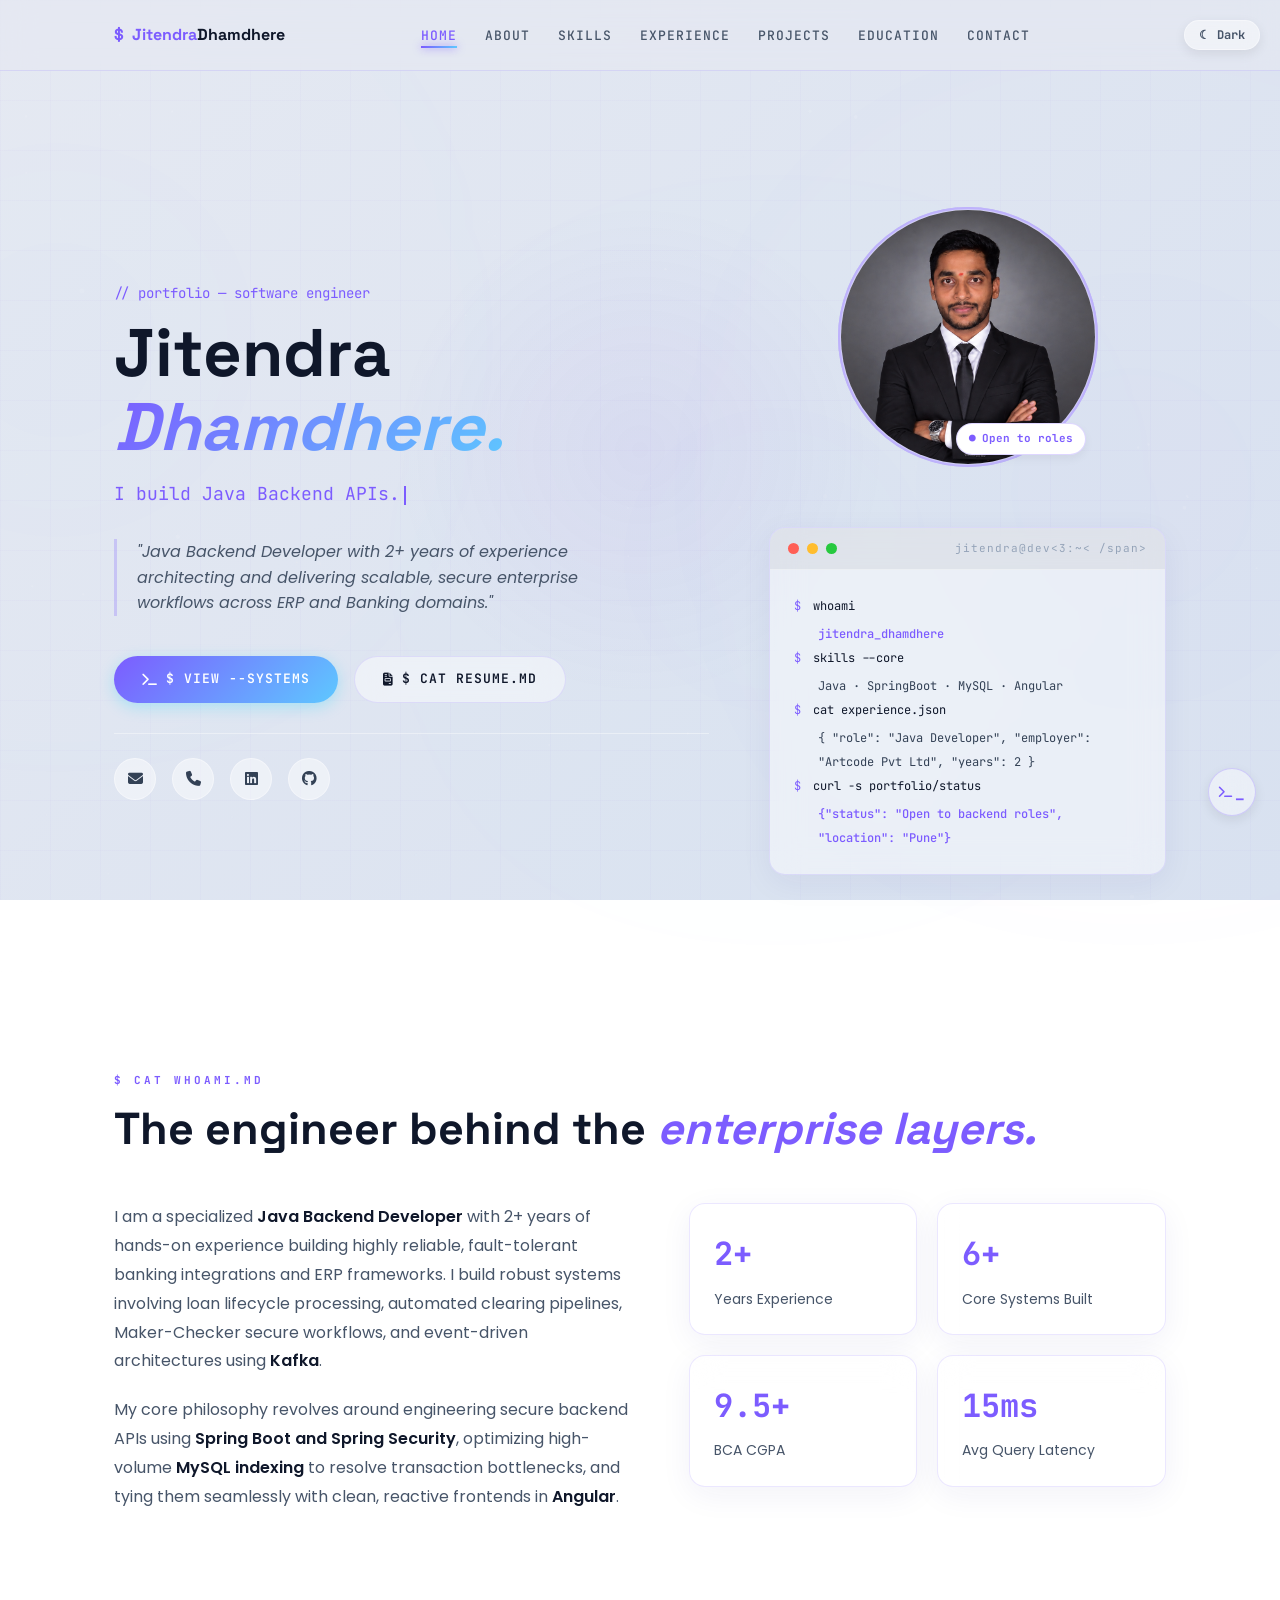
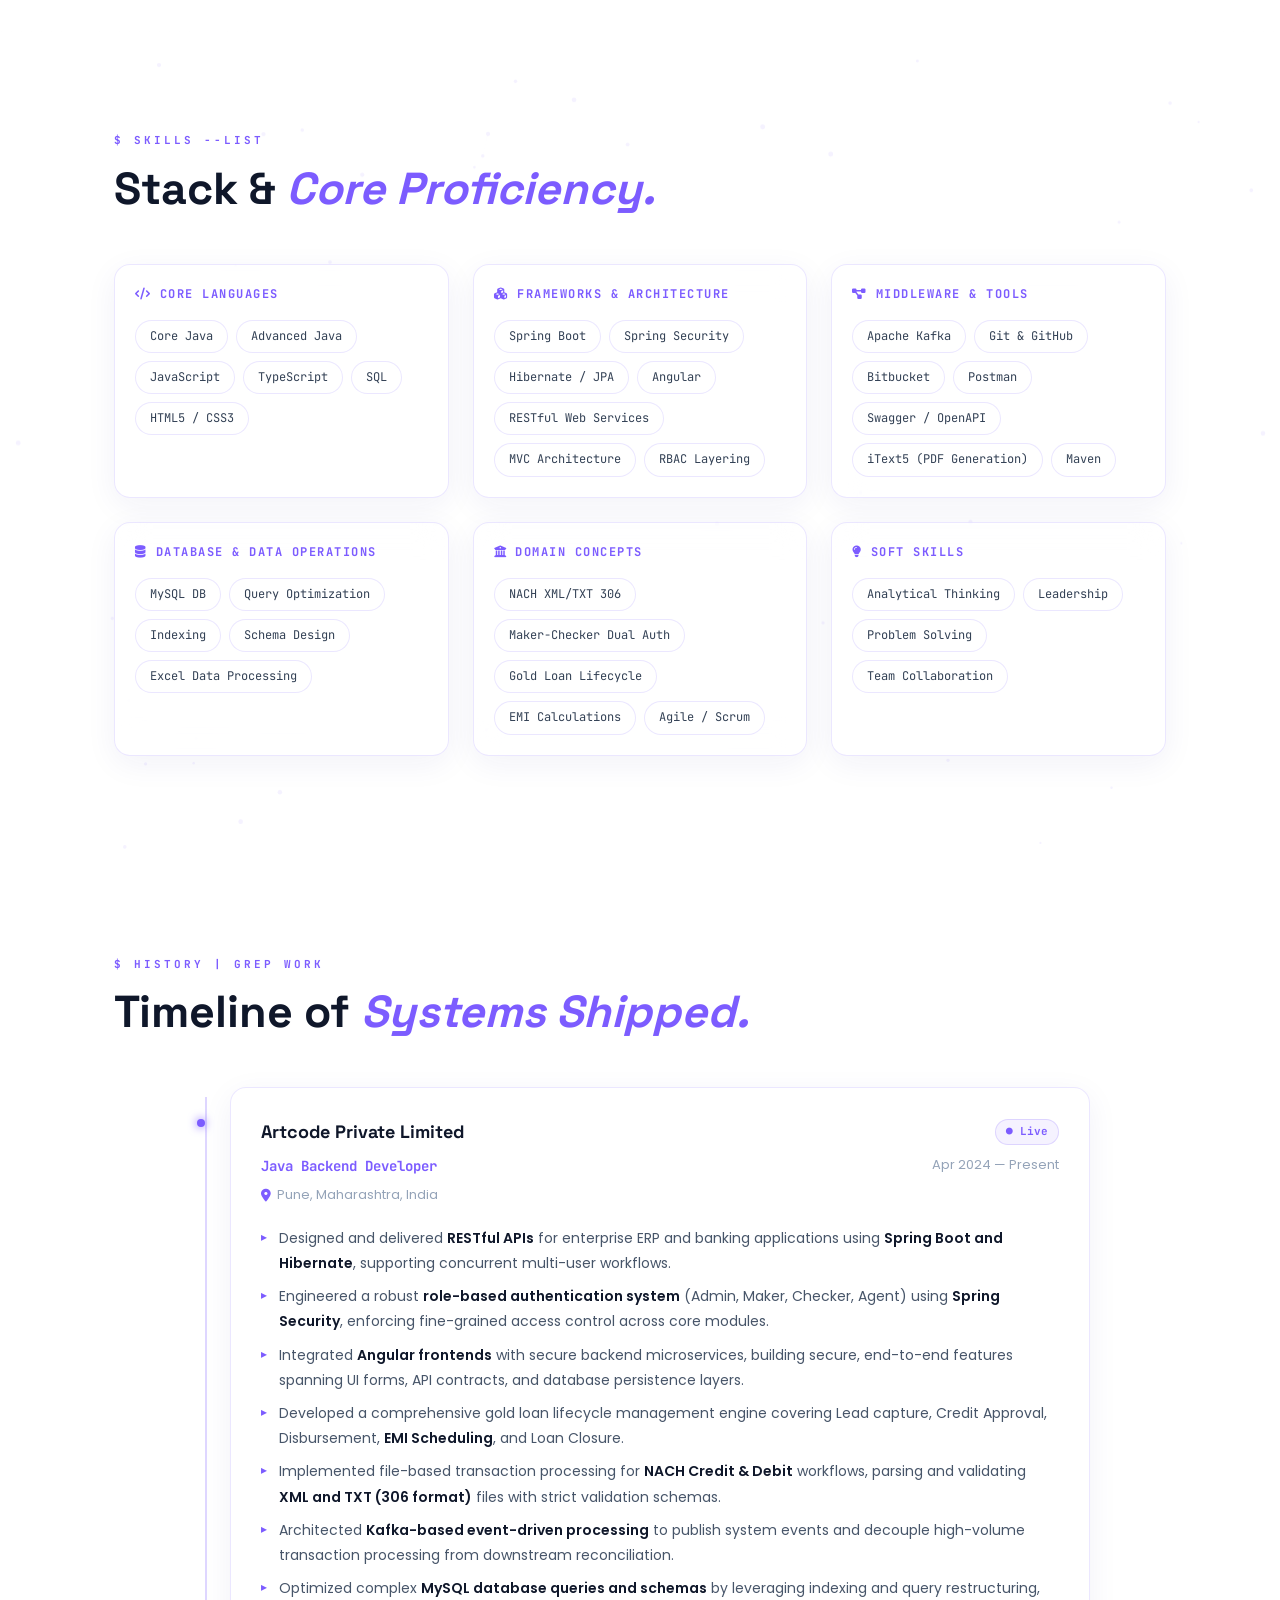
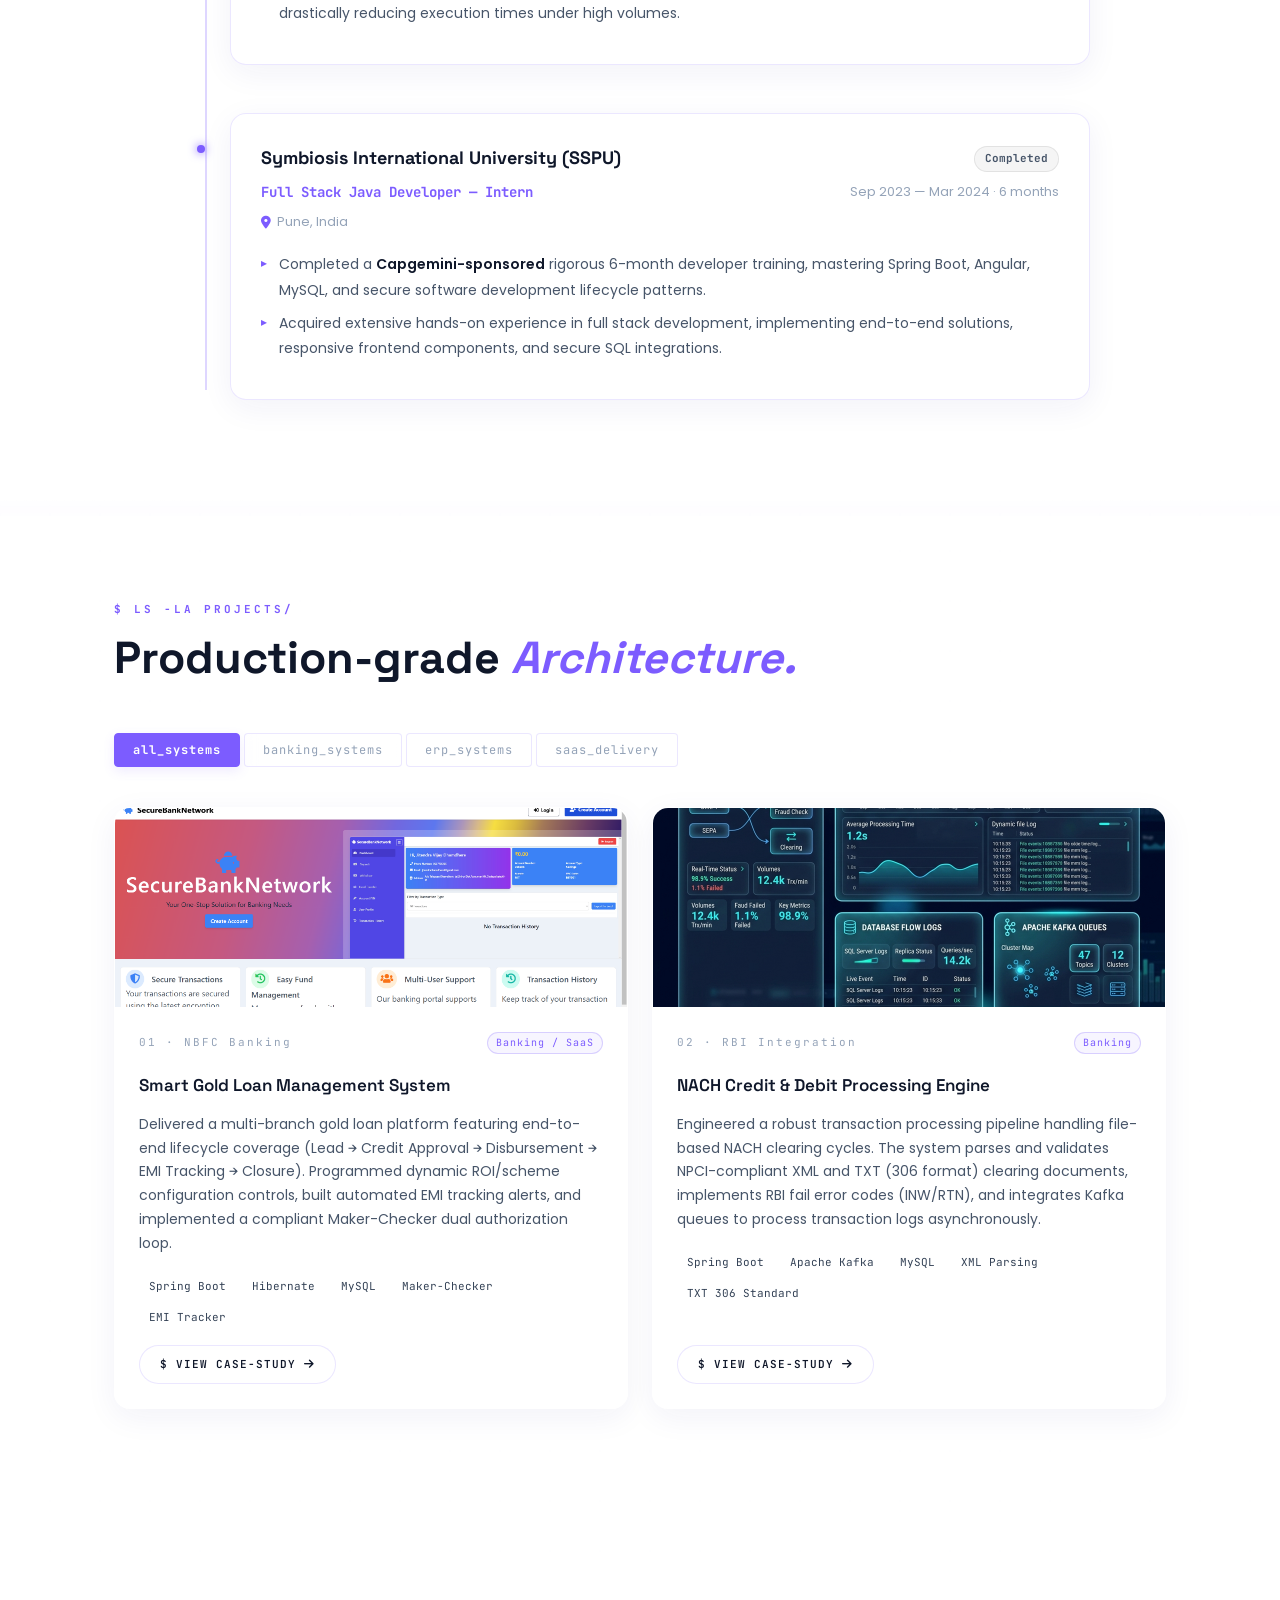
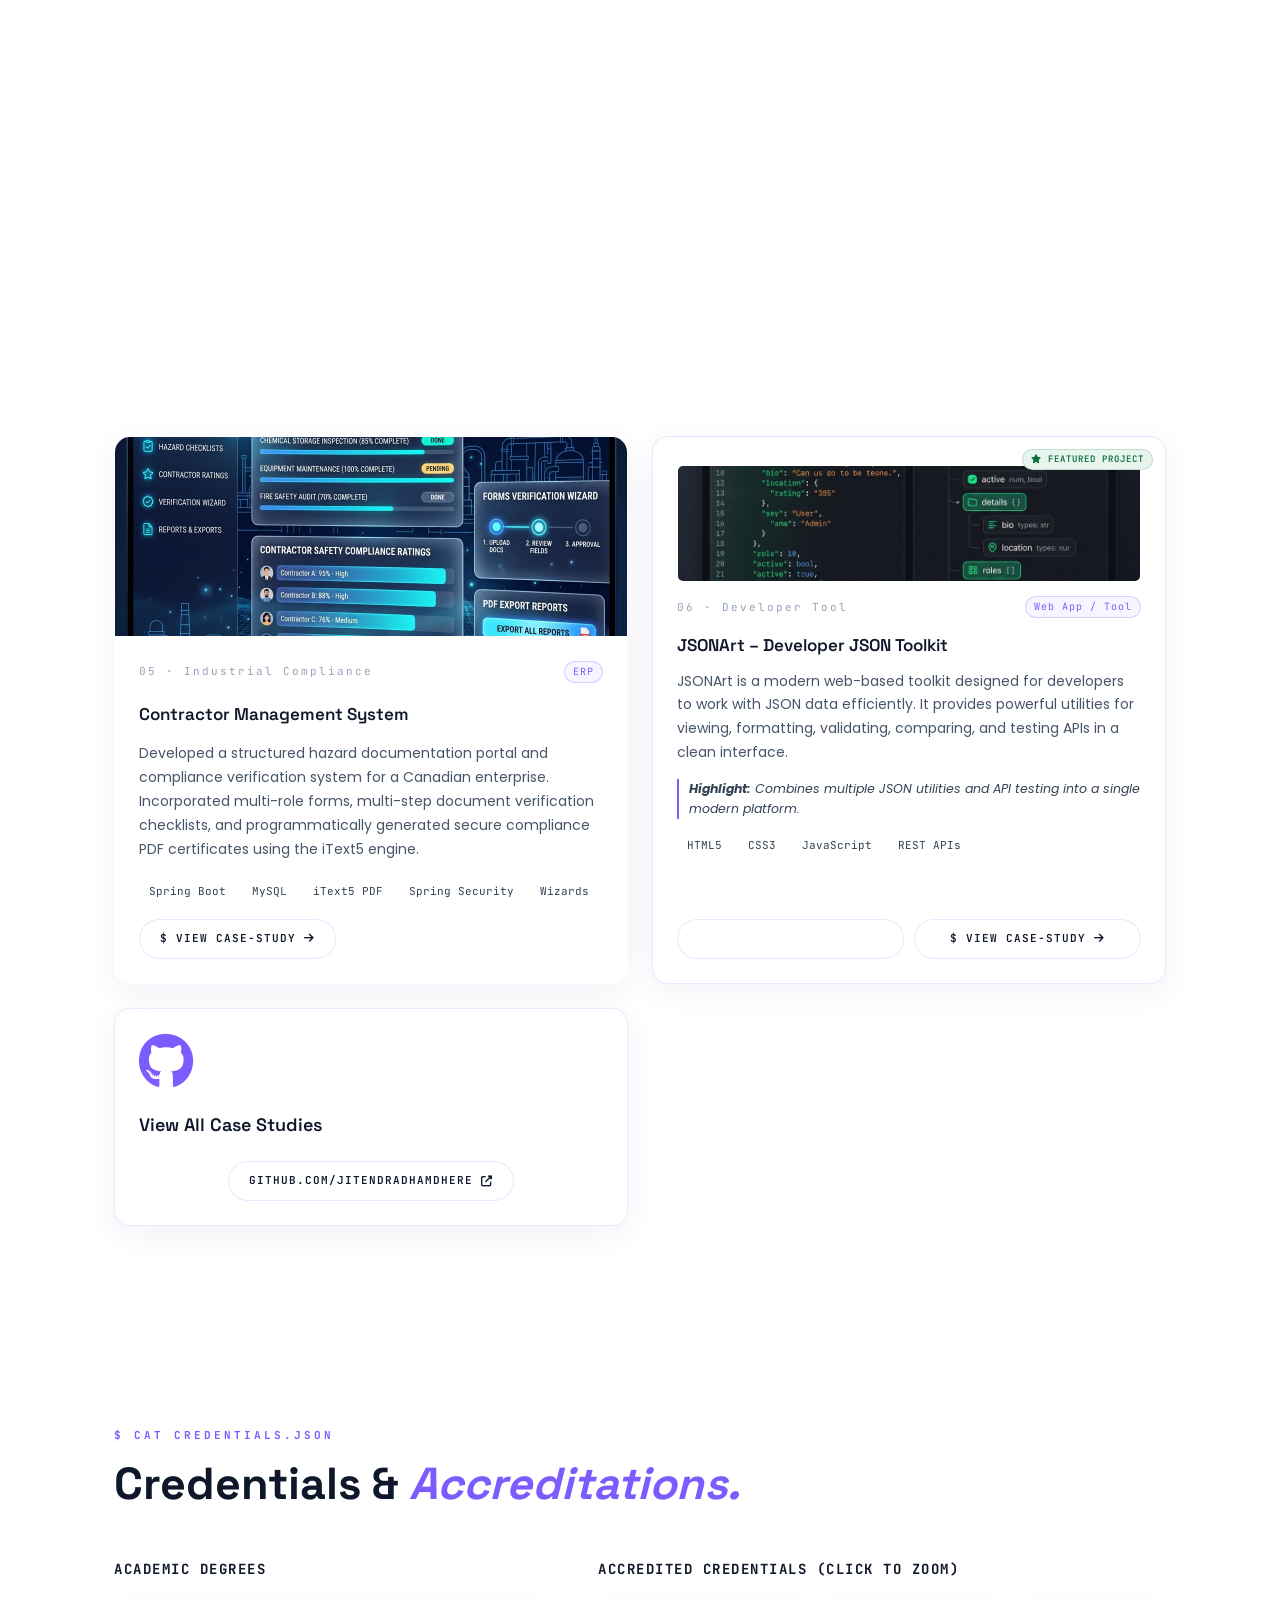
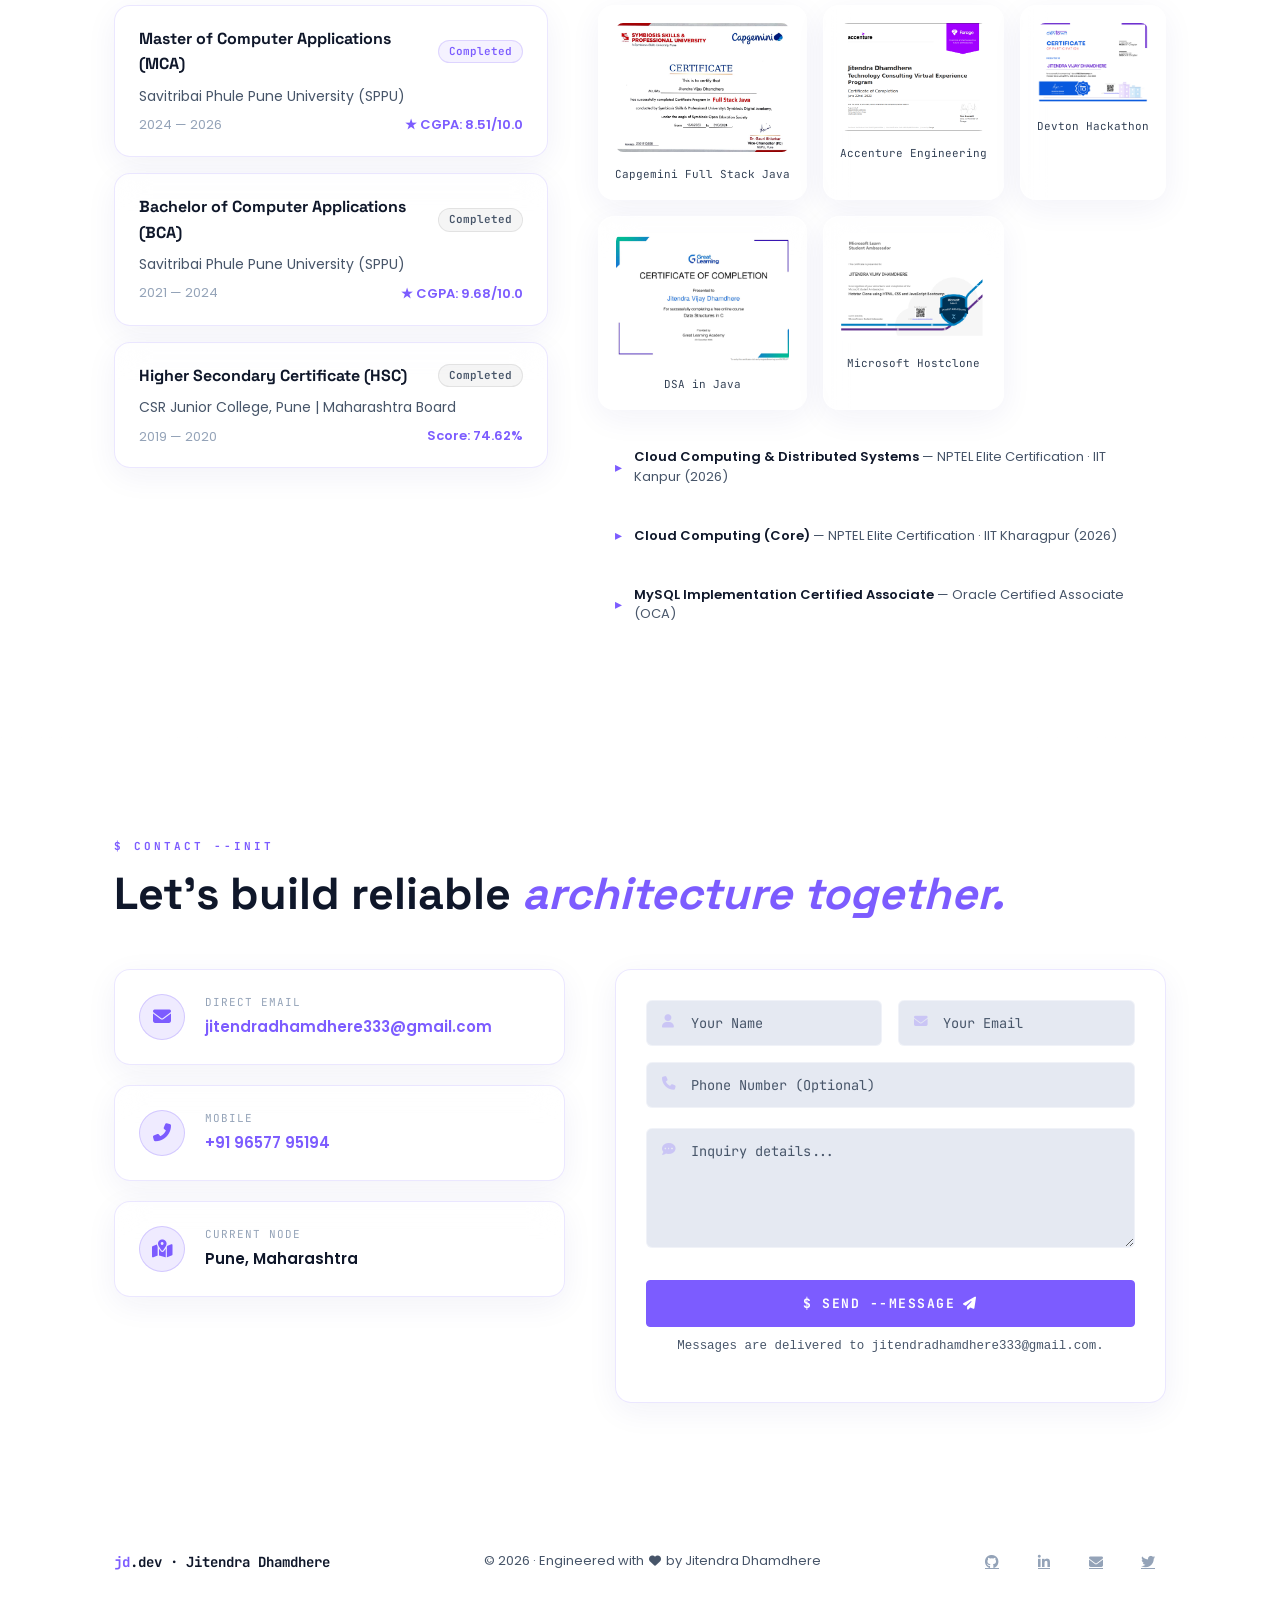
==== commit 05953ebd: "feat: add sitemap, robots.txt, Google verification, and apply glassmorphism/design corrections" ====
--- a/index.html
+++ b/index.html
@@ -8,6 +8,7 @@
 
   <!-- SEO Meta Tags -->
   <meta name="google-site-verification" content="uegVbDNLlY2t0v__r8ymYVjSKUrlwQzRJD17sdTFxak" />
+
   <meta name="keywords"
     content="Jitendra Dhamdhere, Java Developer, Spring Boot Developer, Backend Developer, Kafka, MySQL, Angular, Portfolio, Pune Software Engineer, ERP systems, Banking systems">
   <meta name="description"
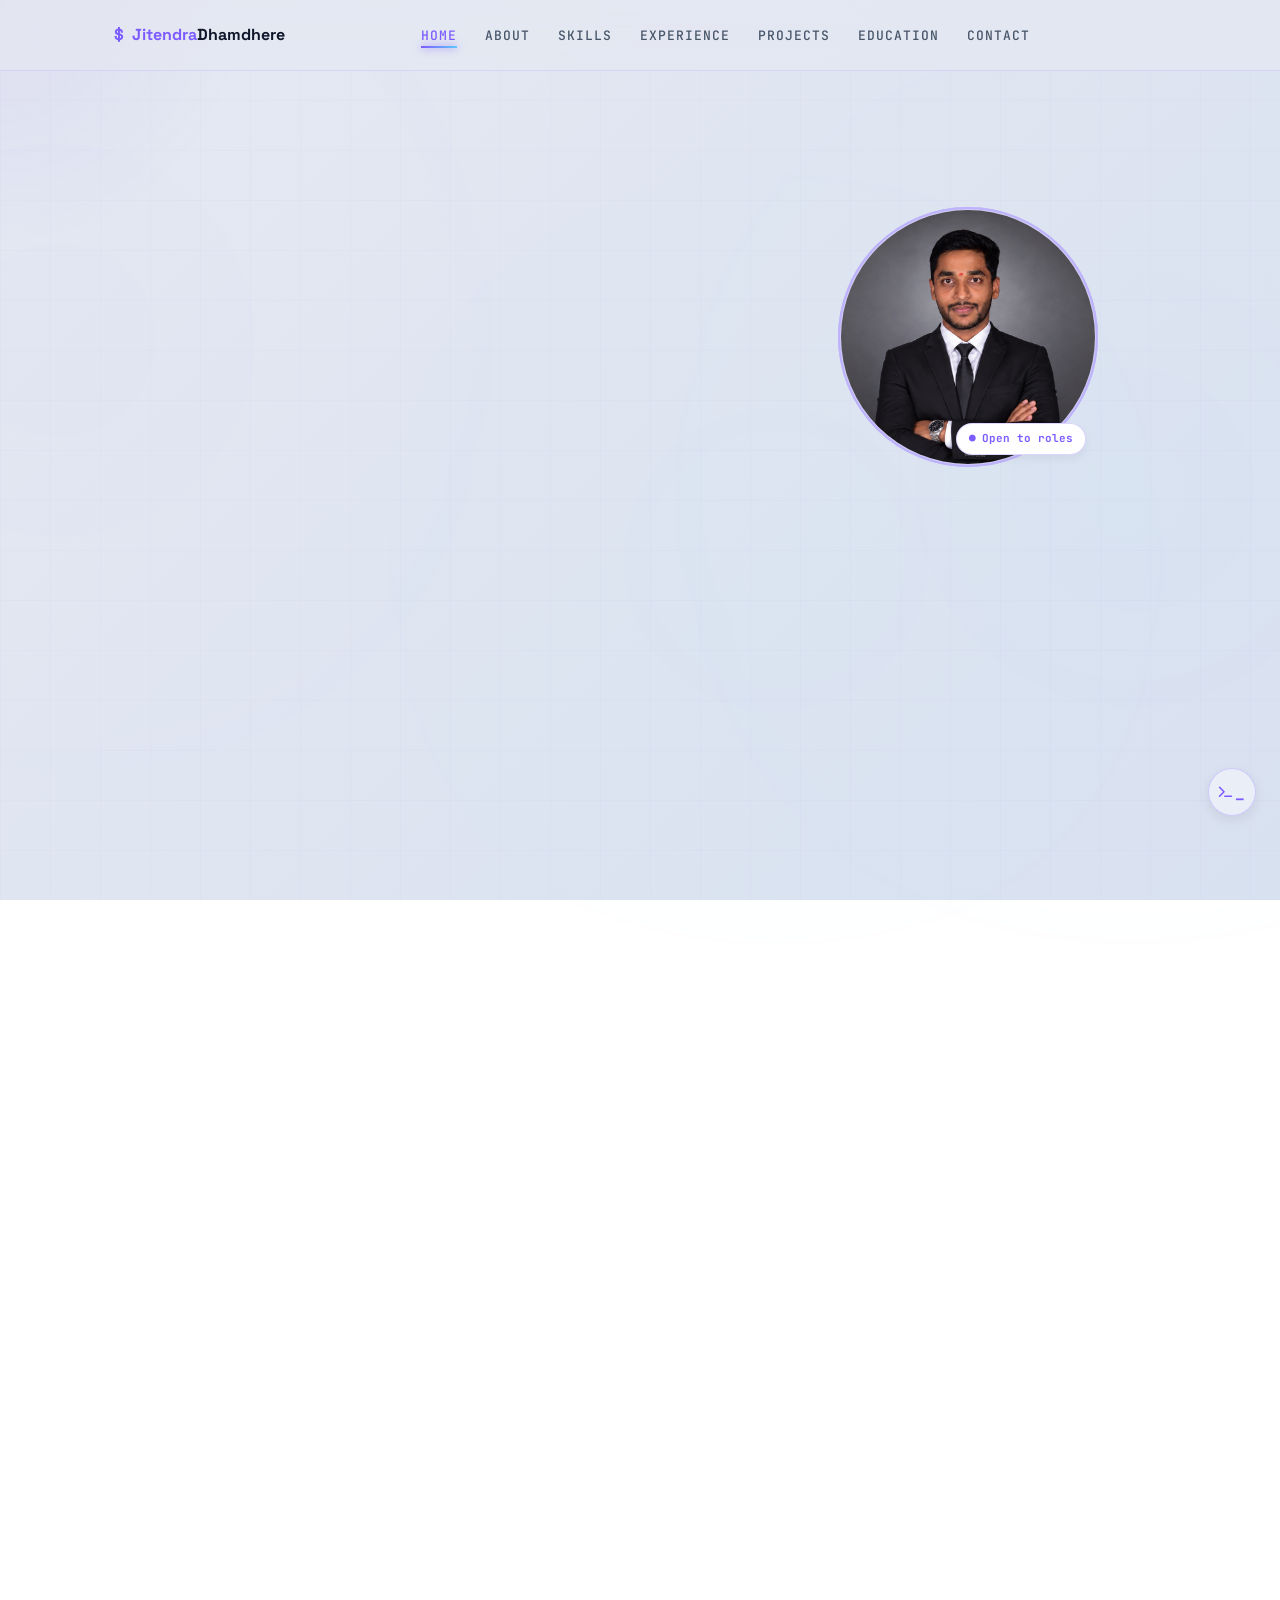
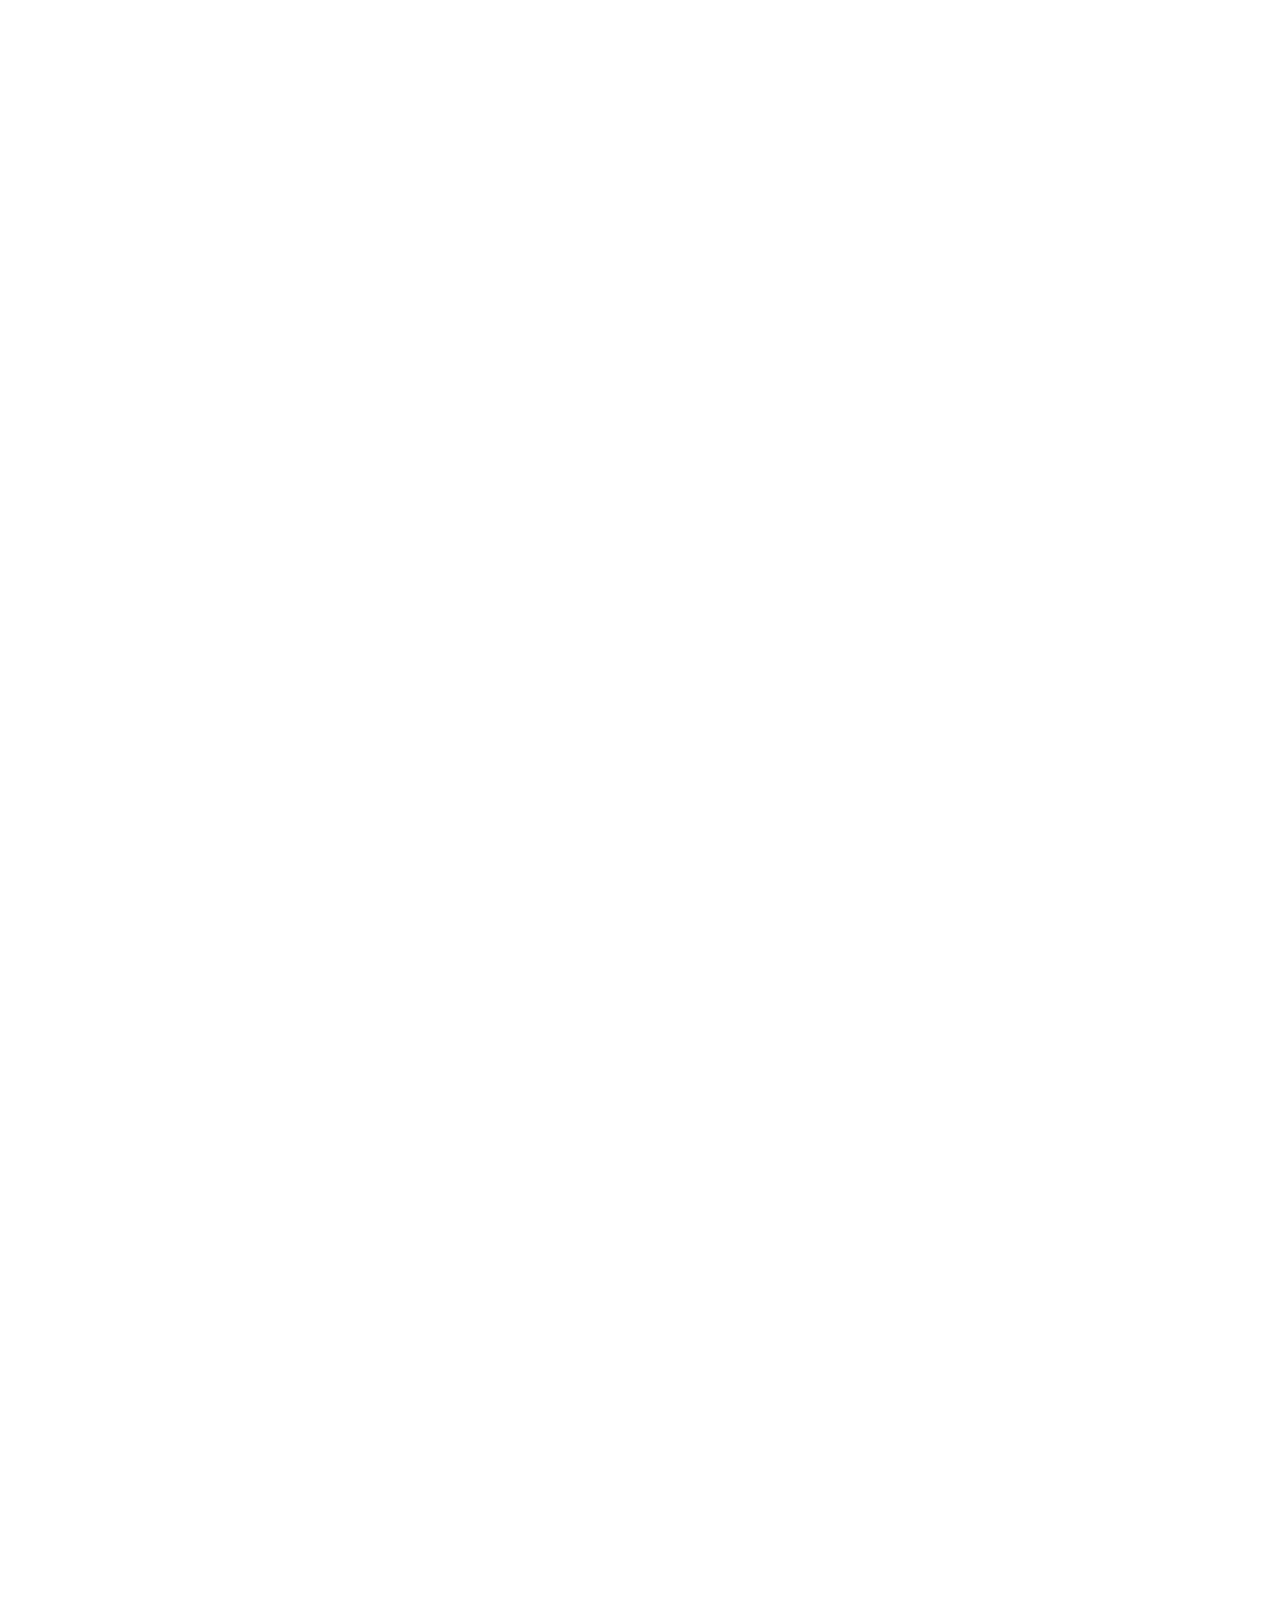
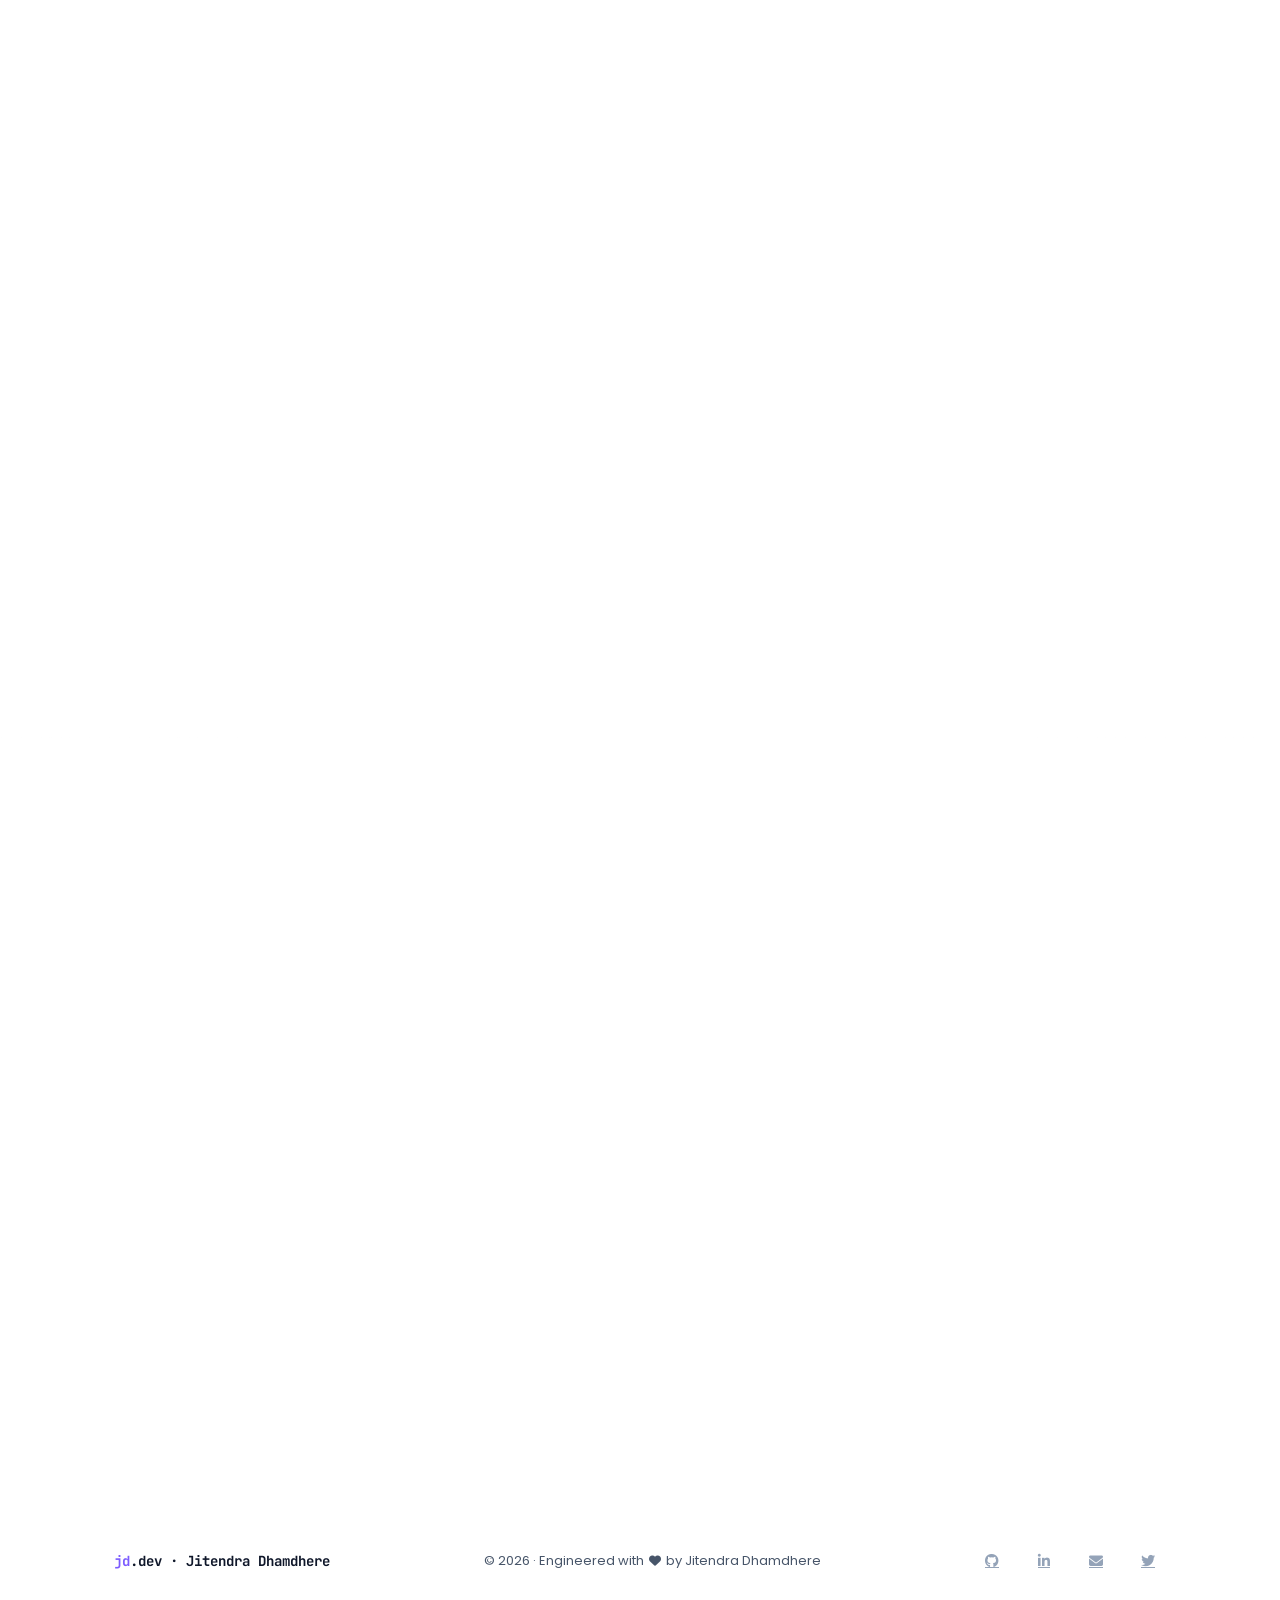
==== commit 514282eb: "feat: enhance SEO and accessibility across portfolio with structured data, meta tags, and semantic n" ====
--- a/index.html
+++ b/index.html
@@ -12,22 +12,60 @@
   <meta name="keywords"
     content="Jitendra Dhamdhere, Java Developer, Spring Boot Developer, Backend Developer, Kafka, MySQL, Angular, Portfolio, Pune Software Engineer, ERP systems, Banking systems">
   <meta name="description"
-    content="Portfolio of Jitendra Dhamdhere — Java Backend Developer with 2+ years of experience architecting and delivering scalable enterprise systems in Banking and ERP domains using Spring Boot, Kafka, and MySQL.">
+    content="Jitendra Dhamdhere is a Java Backend Developer specializing in Java, Spring Boot, REST APIs, Microservices, Hibernate, and MySQL. Explore his projects, skills, experience, and professional portfolio.">
   <meta name="author" content="Jitendra Dhamdhere">
+  <meta name="robots" content="index, follow">
+  <meta name="theme-color" content="#01020a">
+  <link rel="canonical" href="https://jitendradhamdhere.github.io/portfolio/">
 
   <!-- Open Graph Meta Tags -->
   <meta property="og:title" content="Jitendra Dhamdhere | Java Backend Developer">
   <meta property="og:description"
-    content="Architecting enterprise banking, loan lifecycle engines, NACH clearing pipelines, and scalable ERP frameworks using Spring Boot, Kafka, and MySQL.">
-  <meta property="og:image" content="./assets/images/jitendra.jpg">
-  <meta property="og:url" content="https://github.com/JitendraDhamdhere">
+    content="Jitendra Dhamdhere is a Java Backend Developer specializing in Java, Spring Boot, REST APIs, Microservices, Hibernate, and MySQL. Explore his projects, skills, experience, and professional portfolio.">
+  <meta property="og:image" content="https://jitendradhamdhere.github.io/portfolio/assets/images/jitendra.jpg">
+  <meta property="og:url" content="https://jitendradhamdhere.github.io/portfolio/">
   <meta property="og:type" content="website">
+  <meta property="og:site_name" content="Jitendra Dhamdhere Portfolio">
+
+  <!-- Twitter Card Meta Tags -->
+  <meta name="twitter:card" content="summary_large_image">
+  <meta name="twitter:title" content="Jitendra Dhamdhere | Java Backend Developer">
+  <meta name="twitter:description"
+    content="Jitendra Dhamdhere is a Java Backend Developer specializing in Java, Spring Boot, REST APIs, Microservices, Hibernate, and MySQL. Explore his projects, skills, experience, and professional portfolio.">
+  <meta name="twitter:image" content="https://jitendradhamdhere.github.io/portfolio/assets/images/jitendra.jpg">
 
   <!-- Title -->
   <title>Jitendra Dhamdhere | Java Backend Developer</title>
 
+  <!-- Preload Hero Image -->
+  <link rel="preload" href="./assets/images/jitendra.jpg" as="image">
+
   <!-- Favicon -->
   <link rel="icon" href="./assets/images/favicon1.png" type="image/png">
+
+  <!-- Schema.org Person & WebSite JSON-LD Structured Data -->
+  <script type="application/ld+json">
+  [
+    {
+      "@context": "https://schema.org",
+      "@type": "Person",
+      "name": "Jitendra Dhamdhere",
+      "jobTitle": "Java Backend Developer",
+      "url": "https://jitendradhamdhere.github.io/portfolio/",
+      "image": "https://jitendradhamdhere.github.io/portfolio/assets/images/jitendra.jpg",
+      "sameAs": [
+        "https://github.com/JitendraDhamdhere",
+        "https://www.linkedin.com/in/jitendra-dhamdhere-0941ba235/"
+      ]
+    },
+    {
+      "@context": "https://schema.org",
+      "@type": "WebSite",
+      "name": "Jitendra Dhamdhere",
+      "url": "https://jitendradhamdhere.github.io/portfolio/"
+    }
+  ]
+  </script>
 
   <!-- Fonts (Google Fonts) -->
   <link rel="preconnect" href="https://fonts.googleapis.com">
@@ -3063,7 +3101,7 @@
 
 
   <!-- Fixed Theme Toggle Button Floating -->
-  <button id="theme-toggle" class="theme-toggle-fixed" aria-label="Toggle Theme">☀ Light</button>
+  <!-- <button id="theme-toggle" class="theme-toggle-fixed" aria-label="Toggle Theme">☀ Light</button> -->
 
   <!-- Terminal Chatbot Bubble Toggle -->
   <button id="jd-chat-toggle" aria-label="Toggle Chatbot">
@@ -3140,8 +3178,8 @@
      HEADER / NAVIGATION
      ═══════════════════════════════════════════ -->
   <header>
-    <div class="nav-container">
-      <a href="#home" class="logo">
+    <nav class="nav-container" aria-label="Main Navigation">
+      <a href="#home" class="logo" aria-label="Jitendra Dhamdhere Portfolio Home">
         <!-- <img src="./assets/images/favicon1.png" alt="JD Logo"
             class="logo-img"> -->
         <b>$</b>
@@ -3163,7 +3201,7 @@
           <i class="fas fa-bars" id="menuIcon"></i>
         </button>
       </div>
-    </div>
+    </nav>
 
     <!-- Mobile dropdown menu -->
     <ul class="mobile-menu" id="mobileMenu">
@@ -3180,823 +3218,849 @@
   <!-- ═══════════════════════════════════════════
      HERO SECTION
      ═══════════════════════════════════════════ -->
-  <section id="home">
-    <div class="container">
-      <div class="hero-grid">
-
-        <div class="reveal-left">
-          <div class="hero-sub">// portfolio — software engineer</div>
-          <h1 class="hero-title">Jitendra<br><span>Dhamdhere.</span></h1>
-
-          <div class="hero-typing">
-            I build <span id="typedText"></span><span class="type-cursor"></span>
+  <main>
+    <section id="home">
+      <div class="container">
+        <div class="hero-grid">
+
+          <div class="reveal-left">
+            <h2 class="hero-sub">// Java Backend Developer</h2>
+            <h1 class="hero-title">Jitendra<br><span>Dhamdhere.</span></h1>
+
+            <div class="hero-typing">
+              I build <span id="typedText"></span><span class="type-cursor"></span>
+            </div>
+
+            <blockquote class="hero-quote">
+              "Java Backend Developer with 2+ years of experience architecting and delivering scalable, secure
+              enterprise
+              workflows across ERP and Banking domains."
+            </blockquote>
+
+            <div class="btn-group">
+              <a href="#projects" class="btn btn-green"><i class="fas fa-terminal"></i> $ view --systems</a>
+              <a href="./resume.html" class="btn btn-ghost"><i class="fas fa-file-invoice"></i> $ cat resume.md</a>
+            </div>
+
+            <div class="hero-contact-info-row">
+              <a href="mailto:jitendradhamdhere333@gmail.com" class="hero-contact-icon-link"
+                data-tooltip="jitendradhamdhere333@gmail.com" aria-label="Email">
+                <i class="fas fa-envelope"></i>
+              </a>
+              <a href="tel:+919657795194" class="hero-contact-icon-link" data-tooltip="+91 96577 95194"
+                aria-label="Phone">
+                <i class="fas fa-phone"></i>
+              </a>
+              <a href="https://www.linkedin.com/in/jitendra-dhamdhere-0941ba235/" target="_blank"
+                class="hero-contact-icon-link" data-tooltip="linkedin.com/in/jitendra" aria-label="LinkedIn">
+                <i class="fab fa-linkedin"></i>
+              </a>
+              <a href="https://github.com/JitendraDhamdhere" target="_blank" class="hero-contact-icon-link"
+                data-tooltip="github.com/JitendraDhamdhere" aria-label="GitHub">
+                <i class="fab fa-github"></i>
+              </a>
+            </div>
           </div>
 
-          <blockquote class="hero-quote">
-            "Java Backend Developer with 2+ years of experience architecting and delivering scalable, secure enterprise
-            workflows across ERP and Banking domains."
-          </blockquote>
-
-          <div class="btn-group">
-            <a href="#projects" class="btn btn-green"><i class="fas fa-terminal"></i> $ view --systems</a>
-            <a href="./resume.html" class="btn btn-ghost"><i class="fas fa-file-invoice"></i> $ cat resume.md</a>
+          <!-- Profile Avatar with terminal glowing scans & status badge -->
+          <div class="hero-avatar-wrapper">
+            <div class="hero-avatar-inner">
+              <img src="./assets/images/jitendra.jpg" alt="Jitendra Dhamdhere - Java Backend Developer"
+                class="hero-avatar-img">
+            </div>
+            <!-- Status Badge -->
+            <div class="hero-status-badge">
+              <span class="status-dot">●</span> Open to roles
+            </div>
           </div>
 
-          <div class="hero-contact-info-row">
-            <a href="mailto:jitendradhamdhere333@gmail.com" class="hero-contact-icon-link"
-              data-tooltip="jitendradhamdhere333@gmail.com" aria-label="Email">
-              <i class="fas fa-envelope"></i>
-            </a>
-            <a href="tel:+919657795194" class="hero-contact-icon-link" data-tooltip="+91 96577 95194"
-              aria-label="Phone">
-              <i class="fas fa-phone"></i>
-            </a>
-            <a href="https://www.linkedin.com/in/jitendra-dhamdhere-0941ba235/" target="_blank"
-              class="hero-contact-icon-link" data-tooltip="linkedin.com/in/jitendra" aria-label="LinkedIn">
-              <i class="fab fa-linkedin"></i>
-            </a>
-            <a href="https://github.com/JitendraDhamdhere" target="_blank" class="hero-contact-icon-link"
-              data-tooltip="github.com/JitendraDhamdhere" aria-label="GitHub">
-              <i class="fab fa-github"></i>
-            </a>
+          <!-- Terminal Widget -->
+          <div class="reveal-right terminal-container">
+            <div class="terminal-header">
+              <div class="terminal-dots">
+                <span class="dot dot-red"></span>
+                <span class="dot dot-yellow"></span>
+                <span class="dot dot-green"></span>
+              </div>
+              <span class="terminal-title">jitendra@dev<3:~< /span>
+            </div>
+            <div class="terminal-body">
+              <div class="term-line"><span class="term-prompt">$</span><span class="term-cmd">whoami</span></div>
+              <div class="term-output success">jitendra_dhamdhere</div>
+              <div class="term-line"><span class="term-prompt">$</span><span class="term-cmd">skills --core</span></div>
+              <div class="term-output">Java · SpringBoot · MySQL ·
+                Angular</div>
+              <div class="term-line"><span class="term-prompt">$</span><span class="term-cmd">cat experience.json</span>
+              </div>
+              <div class="term-output">{ "role": "Java Developer", "employer":
+                "Artcode Pvt Ltd", "years": 2 }</div>
+              <div class="term-line"><span class="term-prompt">$</span><span class="term-cmd">curl -s
+                  portfolio/status</span></div>
+              <div class="term-output success">{"status":
+                "Open to backend roles", "location": "Pune"}</div>
+            </div>
           </div>
+
         </div>
-
-        <!-- Profile Avatar with terminal glowing scans & status badge -->
-        <div class="hero-avatar-wrapper">
-          <div class="hero-avatar-inner">
-            <img src="./assets/images/jitendra.jpg" alt="Jitendra Dhamdhere" class="hero-avatar-img">
-          </div>
-          <!-- Status Badge -->
-          <div class="hero-status-badge">
-            <span class="status-dot">●</span> Open to roles
-          </div>
-        </div>
-
-        <!-- Terminal Widget -->
-        <div class="reveal-right terminal-container">
-          <div class="terminal-header">
-            <div class="terminal-dots">
-              <span class="dot dot-red"></span>
-              <span class="dot dot-yellow"></span>
-              <span class="dot dot-green"></span>
-            </div>
-            <span class="terminal-title">jitendra@dev<3:~< /span>
-          </div>
-          <div class="terminal-body">
-            <div class="term-line"><span class="term-prompt">$</span><span class="term-cmd">whoami</span></div>
-            <div class="term-output success">jitendra_dhamdhere</div>
-            <div class="term-line"><span class="term-prompt">$</span><span class="term-cmd">skills --core</span></div>
-            <div class="term-output">Java · SpringBoot · MySQL ·
-              Angular</div>
-            <div class="term-line"><span class="term-prompt">$</span><span class="term-cmd">cat experience.json</span>
-            </div>
-            <div class="term-output">{ "role": "Java Developer", "employer":
-              "Artcode Pvt Ltd", "years": 2 }</div>
-            <div class="term-line"><span class="term-prompt">$</span><span class="term-cmd">curl -s
-                portfolio/status</span></div>
-            <div class="term-output success">{"status":
-              "Open to backend roles", "location": "Pune"}</div>
-          </div>
-        </div>
-
       </div>
-    </div>
-  </section>
-
-  <div class="section-divider"></div>
-
-  <!-- ═══════════════════════════════════════════
+    </section>
+
+    <div class="section-divider"></div>
+
+    <!-- ═══════════════════════════════════════════
      ABOUT ME SECTION
      ═══════════════════════════════════════════ -->
-  <section id="about" class="section-container">
-    <div class="container">
-      <p class="section-label">$ cat whoami.md</p>
-      <h2 class="section-heading">The engineer behind the <em>enterprise layers.</em></h2>
-
-      <div class="about-layout-grid">
-        <div class="about-bio-col in-view-card">
-          <p>
-            I am a specialized <strong>Java Backend Developer</strong> with 2+
-            years of hands-on experience building highly reliable,
-            fault-tolerant banking integrations and ERP frameworks. I build
-            robust systems involving loan lifecycle processing, automated
-            clearing pipelines, Maker-Checker secure workflows, and event-driven
-            architectures using <strong>Kafka</strong>.
-          </p>
-          <p>
-            My core philosophy revolves around engineering secure backend APIs
-            using <strong>Spring Boot and Spring Security</strong>, optimizing
-            high-volume <strong>MySQL indexing</strong> to resolve transaction
-            bottlenecks, and tying them seamlessly with clean, reactive
-            frontends in <strong>Angular</strong>.
-          </p>
-        </div>
-
-        <div class="about-stats-col stagger-grid">
-          <div class="stat-metric-card in-view-card">
-            <span class="stat-number">2+</span>
-            <span class="stat-label">Years Experience</span>
+    <section id="about" class="section-container">
+      <div class="container">
+        <p class="section-label">$ cat whoami.md</p>
+        <h2 class="section-heading">The engineer behind the <em>enterprise layers.</em></h2>
+
+        <div class="about-layout-grid">
+          <div class="about-bio-col in-view-card">
+            <p>
+              I am <strong>Jitendra Dhamdhere</strong>, a specialized <strong>Java Backend Developer</strong> with 2+
+              years of hands-on experience building highly reliable,
+              fault-tolerant banking integrations and ERP frameworks. I build
+              robust systems involving loan lifecycle processing, automated
+              clearing pipelines, Maker-Checker secure workflows, and event-driven
+              architectures using <strong>Kafka</strong>.
+            </p>
+            <p>
+              My core philosophy revolves around engineering secure backend APIs
+              using <strong>Spring Boot and Spring Security</strong>, optimizing
+              high-volume <strong>MySQL indexing</strong> to resolve transaction
+              bottlenecks, and tying them seamlessly with clean, reactive
+              frontends in <strong>Angular</strong>.
+            </p>
           </div>
-          <div class="stat-metric-card in-view-card">
-            <span class="stat-number">6+</span>
-            <span class="stat-label">Core Systems Built</span>
-          </div>
-          <div class="stat-metric-card in-view-card">
-            <span class="stat-number">9.5+</span>
-            <span class="stat-label">BCA CGPA</span>
-          </div>
-          <div class="stat-metric-card in-view-card">
-            <span class="stat-number">15ms</span>
-            <span class="stat-label">Avg Query Latency</span>
+
+          <div class="about-stats-col stagger-grid">
+            <div class="stat-metric-card in-view-card">
+              <span class="stat-number">2+</span>
+              <span class="stat-label">Years Experience</span>
+            </div>
+            <div class="stat-metric-card in-view-card">
+              <span class="stat-number">6+</span>
+              <span class="stat-label">Core Systems Built</span>
+            </div>
+            <div class="stat-metric-card in-view-card">
+              <span class="stat-number">9.5+</span>
+              <span class="stat-label">BCA CGPA</span>
+            </div>
+            <div class="stat-metric-card in-view-card">
+              <span class="stat-number">15ms</span>
+              <span class="stat-label">Avg Query Latency</span>
+            </div>
           </div>
         </div>
       </div>
-    </div>
-  </section>
-
-  <div class="section-divider"></div>
-
-  <!-- ═══════════════════════════════════════════
+    </section>
+
+    <div class="section-divider"></div>
+
+    <!-- ═══════════════════════════════════════════
      TECHNICAL SKILLS SECTION
      ═══════════════════════════════════════════ -->
-  <section id="skills" class="section-container">
-    <canvas id="skills-canvas" class="section-canvas"></canvas>
-    <div class="container">
-      <p class="section-label">$ skills --list</p>
-      <h2 class="section-heading">Stack &amp; <em>Core Proficiency.</em></h2>
-
-      <div class="skills-grid-container stagger-grid">
-
-        <!-- Category 1 -->
-        <div class="skills-cat-card in-view-card">
-          <h3 class="skills-cat-header"><i class="fas fa-code"></i> Core Languages</h3>
-          <div class="skills-pills-list">
-            <span class="skill-badge-pill">Core Java</span>
-            <span class="skill-badge-pill">Advanced Java</span>
-            <span class="skill-badge-pill">JavaScript</span>
-            <span class="skill-badge-pill">TypeScript</span>
-            <span class="skill-badge-pill">SQL</span>
-            <span class="skill-badge-pill">HTML5 / CSS3</span>
+    <section id="skills" class="section-container">
+      <canvas id="skills-canvas" class="section-canvas"></canvas>
+      <div class="container">
+        <p class="section-label">$ skills --list</p>
+        <h2 class="section-heading">Stack &amp; <em>Core Proficiency.</em></h2>
+
+        <div class="skills-grid-container stagger-grid">
+
+          <!-- Category 1 -->
+          <div class="skills-cat-card in-view-card">
+            <h3 class="skills-cat-header"><i class="fas fa-code"></i> Core Languages</h3>
+            <div class="skills-pills-list">
+              <span class="skill-badge-pill">Core Java</span>
+              <span class="skill-badge-pill">Advanced Java</span>
+              <span class="skill-badge-pill">JavaScript</span>
+              <span class="skill-badge-pill">TypeScript</span>
+              <span class="skill-badge-pill">SQL</span>
+              <span class="skill-badge-pill">HTML5 / CSS3</span>
+            </div>
+          </div>
+
+          <!-- Category 2 -->
+          <div class="skills-cat-card in-view-card">
+            <h3 class="skills-cat-header"><i class="fas fa-cubes"></i> Frameworks &amp; Architecture</h3>
+            <div class="skills-pills-list">
+              <span class="skill-badge-pill">Spring Boot</span>
+              <span class="skill-badge-pill">Spring Security</span>
+              <span class="skill-badge-pill">Hibernate / JPA</span>
+              <span class="skill-badge-pill">Angular</span>
+              <span class="skill-badge-pill">RESTful Web Services</span>
+              <span class="skill-badge-pill">MVC Architecture</span>
+              <span class="skill-badge-pill">RBAC Layering</span>
+            </div>
+          </div>
+
+          <!-- Category 3 -->
+          <div class="skills-cat-card in-view-card">
+            <h3 class="skills-cat-header"><i class="fas fa-project-diagram"></i> Middleware &amp; Tools</h3>
+            <div class="skills-pills-list">
+              <span class="skill-badge-pill">Apache Kafka</span>
+              <span class="skill-badge-pill">Git &amp; GitHub</span>
+              <span class="skill-badge-pill">Bitbucket</span>
+              <span class="skill-badge-pill">Postman</span>
+              <span class="skill-badge-pill">Swagger / OpenAPI</span>
+              <span class="skill-badge-pill">iText5 (PDF Generation)</span>
+              <span class="skill-badge-pill">Maven</span>
+            </div>
+          </div>
+
+          <!-- Category 4 -->
+          <div class="skills-cat-card in-view-card">
+            <h3 class="skills-cat-header"><i class="fas fa-database"></i> Database &amp; Data Operations</h3>
+            <div class="skills-pills-list">
+              <span class="skill-badge-pill">MySQL DB</span>
+              <span class="skill-badge-pill">Query Optimization</span>
+              <span class="skill-badge-pill">Indexing</span>
+              <span class="skill-badge-pill">Schema Design</span>
+              <span class="skill-badge-pill">Excel Data Processing</span>
+            </div>
+          </div>
+
+          <!-- Category 5 -->
+          <div class="skills-cat-card in-view-card">
+            <h3 class="skills-cat-header"><i class="fas fa-university"></i> Domain Concepts</h3>
+            <div class="skills-pills-list">
+              <span class="skill-badge-pill">NACH XML/TXT 306</span>
+              <span class="skill-badge-pill">Maker-Checker Dual Auth</span>
+              <span class="skill-badge-pill">Gold Loan Lifecycle</span>
+              <span class="skill-badge-pill">EMI Calculations</span>
+              <span class="skill-badge-pill">Agile / Scrum</span>
+            </div>
+          </div>
+
+          <!-- Category 6 -->
+          <div class="skills-cat-card in-view-card">
+            <h3 class="skills-cat-header"><i class="fas fa-lightbulb"></i> Soft Skills</h3>
+            <div class="skills-pills-list">
+              <span class="skill-badge-pill">Analytical Thinking</span>
+              <span class="skill-badge-pill">Leadership</span>
+              <span class="skill-badge-pill">Problem Solving</span>
+              <span class="skill-badge-pill">Team Collaboration</span>
+            </div>
+          </div>
+
+        </div>
+      </div>
+    </section>
+
+    <!-- ═══════════════════════════════════════════
+     EXPERIENCE SECTION
+     ═══════════════════════════════════════════ -->
+    <section id="experience" class="section-container">
+      <div class="container">
+        <p class="section-label">$ history | grep work</p>
+        <h2 class="section-heading">Timeline of <em>Systems Shipped.</em></h2>
+
+        <div class="experience-timeline stagger-grid">
+
+          <!-- Entry 1 -->
+          <div class="timeline-job-entry in-view-card">
+            <div class="timeline-status-dot"></div>
+            <div class="job-card-content">
+              <div class="job-card-header">
+                <h3 class="job-company">Artcode Private Limited</h3>
+                <span class="job-badge badge-live">● Live</span>
+              </div>
+              <div class="job-sub-row">
+                <span class="job-role">Java Backend Developer</span>
+                <span class="job-dates">Apr 2024 — Present</span>
+              </div>
+              <div class="job-location">
+                <i class="fas fa-map-marker-alt"></i> Pune, Maharashtra, India
+              </div>
+              <ul class="job-bullets">
+                <li>Designed and delivered <span class="bullet-highlight">RESTful APIs</span> for enterprise ERP and
+                  banking applications using <span class="bullet-highlight">Spring Boot and Hibernate</span>, supporting
+                  concurrent multi-user workflows.</li>
+                <li>Engineered a robust <span class="bullet-highlight">role-based authentication system</span> (Admin,
+                  Maker, Checker, Agent) using <span class="bullet-highlight">Spring Security</span>, enforcing
+                  fine-grained access control across core modules.</li>
+                <li>Integrated <span class="bullet-highlight">Angular frontends</span> with secure backend
+                  microservices,
+                  building secure, end-to-end features spanning UI forms, API contracts, and database persistence
+                  layers.
+                </li>
+                <li>Developed a comprehensive gold loan lifecycle management engine covering Lead capture, Credit
+                  Approval, Disbursement, <span class="bullet-highlight">EMI Scheduling</span>, and Loan Closure.</li>
+                <li>Implemented file-based transaction processing for <span class="bullet-highlight">NACH Credit &amp;
+                    Debit</span> workflows, parsing and validating <span class="bullet-highlight">XML and TXT (306
+                    format)</span> files with strict validation schemas.</li>
+                <li>Architected <span class="bullet-highlight">Kafka-based event-driven processing</span> to publish
+                  system events and decouple high-volume transaction processing from downstream reconciliation.</li>
+                <li>Optimized complex <span class="bullet-highlight">MySQL database queries and schemas</span> by
+                  leveraging indexing and query restructuring, drastically reducing execution times under high volumes.
+                </li>
+              </ul>
+            </div>
+          </div>
+
+          <!-- Entry 2 -->
+          <div class="timeline-job-entry in-view-card">
+            <div class="timeline-status-dot"></div>
+            <div class="job-card-content">
+              <div class="job-card-header">
+                <h3 class="job-company">Symbiosis International University (SSPU)</h3>
+                <span class="job-badge badge-completed">Completed</span>
+              </div>
+              <div class="job-sub-row">
+                <span class="job-role">Full Stack Java Developer — Intern</span>
+                <span class="job-dates">Sep 2023 — Mar 2024 · 6 months</span>
+              </div>
+              <div class="job-location">
+                <i class="fas fa-map-marker-alt"></i> Pune, India
+              </div>
+              <ul class="job-bullets">
+                <li>Completed a <span class="bullet-highlight">Capgemini-sponsored</span> rigorous 6-month developer
+                  training, mastering Spring Boot, Angular, MySQL, and secure software development lifecycle patterns.
+                </li>
+                <li>Acquired extensive hands-on experience in full stack development, implementing end-to-end solutions,
+                  responsive frontend components, and secure SQL integrations.</li>
+              </ul>
+            </div>
+          </div>
+
+        </div>
+      </div>
+    </section>
+
+    <div class="section-divider"></div>
+
+    <!-- ═══════════════════════════════════════════
+     PROJECTS SECTION
+     ═══════════════════════════════════════════ -->
+    <section id="projects" class="section-container">
+      <canvas id="projects-canvas" class="section-canvas"></canvas>
+      <div class="container">
+        <p class="section-label">$ ls -la projects/</p>
+        <h2 class="section-heading">Production-grade <em>Architecture.</em></h2>
+
+        <div class="filter-wrap reveal">
+          <div class="filter-buttons">
+            <button class="filter-btn active" data-filter="all">all_systems</button>
+            <button class="filter-btn" data-filter="banking">banking_systems</button>
+            <button class="filter-btn" data-filter="erp">erp_systems</button>
+            <button class="filter-btn" data-filter="saas">saas_delivery</button>
           </div>
         </div>
 
-        <!-- Category 2 -->
-        <div class="skills-cat-card in-view-card">
-          <h3 class="skills-cat-header"><i class="fas fa-cubes"></i> Frameworks &amp; Architecture</h3>
-          <div class="skills-pills-list">
-            <span class="skill-badge-pill">Spring Boot</span>
-            <span class="skill-badge-pill">Spring Security</span>
-            <span class="skill-badge-pill">Hibernate / JPA</span>
-            <span class="skill-badge-pill">Angular</span>
-            <span class="skill-badge-pill">RESTful Web Services</span>
-            <span class="skill-badge-pill">MVC Architecture</span>
-            <span class="skill-badge-pill">RBAC Layering</span>
-          </div>
-        </div>
-
-        <!-- Category 3 -->
-        <div class="skills-cat-card in-view-card">
-          <h3 class="skills-cat-header"><i class="fas fa-project-diagram"></i> Middleware &amp; Tools</h3>
-          <div class="skills-pills-list">
-            <span class="skill-badge-pill">Apache Kafka</span>
-            <span class="skill-badge-pill">Git &amp; GitHub</span>
-            <span class="skill-badge-pill">Bitbucket</span>
-            <span class="skill-badge-pill">Postman</span>
-            <span class="skill-badge-pill">Swagger / OpenAPI</span>
-            <span class="skill-badge-pill">iText5 (PDF Generation)</span>
-            <span class="skill-badge-pill">Maven</span>
-          </div>
-        </div>
-
-        <!-- Category 4 -->
-        <div class="skills-cat-card in-view-card">
-          <h3 class="skills-cat-header"><i class="fas fa-database"></i> Database &amp; Data Operations</h3>
-          <div class="skills-pills-list">
-            <span class="skill-badge-pill">MySQL DB</span>
-            <span class="skill-badge-pill">Query Optimization</span>
-            <span class="skill-badge-pill">Indexing</span>
-            <span class="skill-badge-pill">Schema Design</span>
-            <span class="skill-badge-pill">Excel Data Processing</span>
-          </div>
-        </div>
-
-        <!-- Category 5 -->
-        <div class="skills-cat-card in-view-card">
-          <h3 class="skills-cat-header"><i class="fas fa-university"></i> Domain Concepts</h3>
-          <div class="skills-pills-list">
-            <span class="skill-badge-pill">NACH XML/TXT 306</span>
-            <span class="skill-badge-pill">Maker-Checker Dual Auth</span>
-            <span class="skill-badge-pill">Gold Loan Lifecycle</span>
-            <span class="skill-badge-pill">EMI Calculations</span>
-            <span class="skill-badge-pill">Agile / Scrum</span>
-          </div>
-        </div>
-
-        <!-- Category 6 -->
-        <div class="skills-cat-card in-view-card">
-          <h3 class="skills-cat-header"><i class="fas fa-lightbulb"></i> Soft Skills</h3>
-          <div class="skills-pills-list">
-            <span class="skill-badge-pill">Analytical Thinking</span>
-            <span class="skill-badge-pill">Leadership</span>
-            <span class="skill-badge-pill">Problem Solving</span>
-            <span class="skill-badge-pill">Team Collaboration</span>
-          </div>
-        </div>
-
-      </div>
-    </div>
-  </section>
-
-  <!-- ═══════════════════════════════════════════
-     EXPERIENCE SECTION
-     ═══════════════════════════════════════════ -->
-  <section id="experience" class="section-container">
-    <div class="container">
-      <p class="section-label">$ history | grep work</p>
-      <h2 class="section-heading">Timeline of <em>Systems Shipped.</em></h2>
-
-      <div class="experience-timeline stagger-grid">
-
-        <!-- Entry 1 -->
-        <div class="timeline-job-entry in-view-card">
-          <div class="timeline-status-dot"></div>
-          <div class="job-card-content">
-            <div class="job-card-header">
-              <h3 class="job-company">Artcode Private Limited</h3>
-              <span class="job-badge badge-live">● Live</span>
+        <div class="projects-grid stagger-grid">
+
+          <!-- Project 1 -->
+          <div class="project-card in-view-card" data-domain="banking saas">
+            <div class="project-preview">
+              <img src="./assets/images/projects/bank.webp" alt="Smart Gold Loan Management System case study preview"
+                class="project-img" loading="lazy">
             </div>
-            <div class="job-sub-row">
-              <span class="job-role">Java Backend Developer</span>
-              <span class="job-dates">Apr 2024 — Present</span>
-            </div>
-            <div class="job-location">
-              <i class="fas fa-map-marker-alt"></i> Pune, Maharashtra, India
-            </div>
-            <ul class="job-bullets">
-              <li>Designed and delivered <span class="bullet-highlight">RESTful APIs</span> for enterprise ERP and
-                banking applications using <span class="bullet-highlight">Spring Boot and Hibernate</span>, supporting
-                concurrent multi-user workflows.</li>
-              <li>Engineered a robust <span class="bullet-highlight">role-based authentication system</span> (Admin,
-                Maker, Checker, Agent) using <span class="bullet-highlight">Spring Security</span>, enforcing
-                fine-grained access control across core modules.</li>
-              <li>Integrated <span class="bullet-highlight">Angular frontends</span> with secure backend microservices,
-                building secure, end-to-end features spanning UI forms, API contracts, and database persistence layers.
-              </li>
-              <li>Developed a comprehensive gold loan lifecycle management engine covering Lead capture, Credit
-                Approval, Disbursement, <span class="bullet-highlight">EMI Scheduling</span>, and Loan Closure.</li>
-              <li>Implemented file-based transaction processing for <span class="bullet-highlight">NACH Credit &amp;
-                  Debit</span> workflows, parsing and validating <span class="bullet-highlight">XML and TXT (306
-                  format)</span> files with strict validation schemas.</li>
-              <li>Architected <span class="bullet-highlight">Kafka-based event-driven processing</span> to publish
-                system events and decouple high-volume transaction processing from downstream reconciliation.</li>
-              <li>Optimized complex <span class="bullet-highlight">MySQL database queries and schemas</span> by
-                leveraging indexing and query restructuring, drastically reducing execution times under high volumes.
-              </li>
-            </ul>
-          </div>
-        </div>
-
-        <!-- Entry 2 -->
-        <div class="timeline-job-entry in-view-card">
-          <div class="timeline-status-dot"></div>
-          <div class="job-card-content">
-            <div class="job-card-header">
-              <h3 class="job-company">Symbiosis International University (SSPU)</h3>
-              <span class="job-badge badge-completed">Completed</span>
-            </div>
-            <div class="job-sub-row">
-              <span class="job-role">Full Stack Java Developer — Intern</span>
-              <span class="job-dates">Sep 2023 — Mar 2024 · 6 months</span>
-            </div>
-            <div class="job-location">
-              <i class="fas fa-map-marker-alt"></i> Pune, India
-            </div>
-            <ul class="job-bullets">
-              <li>Completed a <span class="bullet-highlight">Capgemini-sponsored</span> rigorous 6-month developer
-                training, mastering Spring Boot, Angular, MySQL, and secure software development lifecycle patterns.
-              </li>
-              <li>Acquired extensive hands-on experience in full stack development, implementing end-to-end solutions,
-                responsive frontend components, and secure SQL integrations.</li>
-            </ul>
-          </div>
-        </div>
-
-      </div>
-    </div>
-  </section>
-
-  <div class="section-divider"></div>
-
-  <!-- ═══════════════════════════════════════════
-     PROJECTS SECTION
-     ═══════════════════════════════════════════ -->
-  <section id="projects" class="section-container">
-    <canvas id="projects-canvas" class="section-canvas"></canvas>
-    <div class="container">
-      <p class="section-label">$ ls -la projects/</p>
-      <h2 class="section-heading">Production-grade <em>Architecture.</em></h2>
-
-      <div class="filter-wrap reveal">
-        <div class="filter-buttons">
-          <button class="filter-btn active" data-filter="all">all_systems</button>
-          <button class="filter-btn" data-filter="banking">banking_systems</button>
-          <button class="filter-btn" data-filter="erp">erp_systems</button>
-          <button class="filter-btn" data-filter="saas">saas_delivery</button>
-        </div>
-      </div>
-
-      <div class="projects-grid stagger-grid">
-
-        <!-- Project 1 -->
-        <div class="project-card in-view-card" data-domain="banking saas">
-          <div class="project-preview">
-            <img src="./assets/images/projects/bank.webp" alt="Smart Gold Loan Preview" class="project-img">
-          </div>
-          <div class="project-card-content">
-            <div class="project-meta">
-              <span class="project-number">01 · NBFC Banking</span>
-              <span class="project-domain-tag">Banking / SaaS</span>
-            </div>
-            <h3 class="project-title">Smart Gold Loan Management System</h3>
-            <p class="project-desc">Delivered a multi-branch gold loan platform featuring end-to-end lifecycle coverage
-              (Lead → Credit Approval → Disbursement → EMI Tracking → Closure). Programmed dynamic ROI/scheme
-              configuration controls, built automated EMI tracking alerts, and implemented a compliant Maker-Checker
-              dual authorization loop.</p>
-            <div class="tech-stack">
-              <span class="tech-badge">Spring Boot</span>
-              <span class="tech-badge">Hibernate</span>
-              <span class="tech-badge">MySQL</span>
-              <span class="tech-badge">Maker-Checker</span>
-              <span class="tech-badge">EMI Tracker</span>
-            </div>
-            <a href="./gold-loan.html" class="project-view-btn">
-              $ view case-study <i class="fas fa-arrow-right"></i>
-            </a>
-          </div>
-        </div>
-
-        <!-- Project 2 -->
-        <div class="project-card in-view-card" data-domain="banking">
-          <div class="project-preview">
-            <img src="./assets/images/projects/nach_preview.png" alt="NACH Clearing Pipeline Preview"
-              class="project-img">
-          </div>
-          <div class="project-card-content">
-            <div class="project-meta">
-              <span class="project-number">02 · RBI Integration</span>
-              <span class="project-domain-tag">Banking</span>
-            </div>
-            <h3 class="project-title">NACH Credit &amp; Debit Processing Engine</h3>
-            <p class="project-desc">Engineered a robust transaction processing pipeline handling file-based NACH
-              clearing cycles. The system parses and validates NPCI-compliant XML and TXT (306 format) clearing
-              documents, implements RBI fail error codes (INW/RTN), and integrates Kafka queues to process transaction
-              logs asynchronously.</p>
-            <div class="tech-stack">
-              <span class="tech-badge">Spring Boot</span>
-              <span class="tech-badge">Apache Kafka</span>
-              <span class="tech-badge">MySQL</span>
-              <span class="tech-badge">XML Parsing</span>
-              <span class="tech-badge">TXT 306 Standard</span>
-            </div>
-            <a href="./nach-engine.html" class="project-view-btn">
-              $ view case-study <i class="fas fa-arrow-right"></i>
-            </a>
-          </div>
-        </div>
-
-        <!-- Project 3 -->
-        <div class="project-card in-view-card" data-domain="erp">
-          <div class="project-preview">
-            <img src="./assets/images/projects/clgdata.webp" alt="College ERP System Preview" class="project-img">
-          </div>
-          <div class="project-card-content">
-            <div class="project-meta">
-              <span class="project-number">03 · Institutional ERP</span>
-              <span class="project-domain-tag">ERP</span>
-            </div>
-            <h3 class="project-title">College ERP System</h3>
-            <p class="project-desc">Built a highly modular ERP platform automating key academic workflows including HR
-              data, admissions cycles, library books index, security gates, and student ID generation. Designed an RBAC
-              access system with customized role permissions and built dynamic data exports utilizing Excel sheet
-              reporting models.</p>
-            <div class="tech-stack">
-              <span class="tech-badge">Spring Boot</span>
-              <span class="tech-badge">Angular</span>
-              <span class="tech-badge">Hibernate</span>
-              <span class="tech-badge">MySQL</span>
-              <span class="tech-badge">RBAC Layer</span>
-            </div>
-            <a href="./college-erp.html" class="project-view-btn">
-              $ view case-study <i class="fas fa-arrow-right"></i>
-            </a>
-          </div>
-        </div>
-
-        <!-- Project 4 -->
-        <div class="project-card in-view-card" data-domain="saas">
-          <div class="project-preview">
-            <img src="./assets/images/projects/instafuel.png" alt="InstaFuel Fuel Logistics Preview"
-              class="project-img">
-          </div>
-          <div class="project-card-content">
-            <div class="project-meta">
-              <span class="project-number">04 · Logistics App</span>
-              <span class="project-domain-tag">SaaS</span>
-            </div>
-            <h3 class="project-title">InstaFuel — On-Demand Fuel Logistics</h3>
-            <p class="project-desc">Designed backend APIs driving driver/customer mobile applications (React Native) and
-              a centralized administrative panel (Angular). Implemented JWT-based authorization routines, automated
-              driver dispatch routing, order tracking transitions, and inventory synchronization across delivery zones.
-            </p>
-            <div class="tech-stack">
-              <span class="tech-badge">Spring Boot</span>
-              <span class="tech-badge">Angular</span>
-              <span class="tech-badge">React Native</span>
-              <span class="tech-badge">MySQL</span>
-              <span class="tech-badge">JWT Secure API</span>
-            </div>
-            <a href="./instafuel.html" class="project-view-btn">
-              $ view case-study <i class="fas fa-arrow-right"></i>
-            </a>
-          </div>
-        </div>
-
-        <!-- Project 5 -->
-        <div class="project-card in-view-card" data-domain="erp">
-          <div class="project-preview">
-            <img src="./assets/images/projects/contractor_preview.png" alt="Contractor Management System Preview"
-              class="project-img">
-          </div>
-          <div class="project-card-content">
-            <div class="project-meta">
-              <span class="project-number">05 · Industrial Compliance</span>
-              <span class="project-domain-tag">ERP</span>
-            </div>
-            <h3 class="project-title">Contractor Management System</h3>
-            <p class="project-desc">Developed a structured hazard documentation portal and compliance verification
-              system for a Canadian enterprise. Incorporated multi-role forms, multi-step document verification
-              checklists, and programmatically generated secure compliance PDF certificates using the iText5 engine.</p>
-            <div class="tech-stack">
-              <span class="tech-badge">Spring Boot</span>
-              <span class="tech-badge">MySQL</span>
-              <span class="tech-badge">iText5 PDF</span>
-              <span class="tech-badge">Spring Security</span>
-              <span class="tech-badge">Wizards</span>
-            </div>
-            <a href="./contractor-management.html" class="project-view-btn">
-              $ view case-study <i class="fas fa-arrow-right"></i>
-            </a>
-          </div>
-        </div>
-
-        <!-- Featured Project: JSONArt -->
-        <div class="project-card featured-project-card in-view-card" data-domain="saas">
-          <span class="featured-badge"><i class="fas fa-star"></i> Featured Project</span>
-          <div class="featured-preview">
-            <img src="./assets/images/projects/jsonart_preview.png" alt="JSONArt Preview" class="featured-img">
-          </div>
-          <div class="featured-content">
-            <div class="project-meta">
-              <span class="project-number">06 · Developer Tool</span>
-              <span class="project-domain-tag">Web App / Tool</span>
-            </div>
-            <h3 class="project-title">JSONArt – Developer JSON Toolkit</h3>
-            <p class="project-desc">JSONArt is a modern web-based toolkit designed for developers to work with JSON data
-              efficiently. It provides powerful utilities for viewing, formatting, validating, comparing, and testing
-              APIs in a clean interface.</p>
-            <div class="project-highlight">
-              <strong>Highlight:</strong> Combines multiple JSON utilities and API testing into a single modern
-              platform.
-            </div>
-            <div class="tech-stack">
-              <span class="tech-badge">HTML5</span>
-              <span class="tech-badge">CSS3</span>
-              <span class="tech-badge">JavaScript</span>
-              <span class="tech-badge">REST APIs</span>
-            </div>
-            <div class="featured-actions">
-              <a href="https://jsonart.vercel.app/" target="_blank" class="project-view-btn live-btn">
-                $ run live-demo <i class="fas fa-external-link-alt" style="font-size: 0.75rem;"></i>
-              </a>
-              <a href="./jsonart.html" class="project-view-btn case-btn">
+            <div class="project-card-content">
+              <div class="project-meta">
+                <span class="project-number">01 · NBFC Banking</span>
+                <span class="project-domain-tag">Banking / SaaS</span>
+              </div>
+              <h3 class="project-title">Smart Gold Loan Management System</h3>
+              <p class="project-desc">Delivered a multi-branch gold loan platform featuring end-to-end lifecycle
+                coverage
+                (Lead → Credit Approval → Disbursement → EMI Tracking → Closure). Programmed dynamic ROI/scheme
+                configuration controls, built automated EMI tracking alerts, and implemented a compliant Maker-Checker
+                dual authorization loop.</p>
+              <div class="tech-stack">
+                <span class="tech-badge">Spring Boot</span>
+                <span class="tech-badge">Hibernate</span>
+                <span class="tech-badge">MySQL</span>
+                <span class="tech-badge">Maker-Checker</span>
+                <span class="tech-badge">EMI Tracker</span>
+              </div>
+              <a href="./gold-loan.html" class="project-view-btn">
                 $ view case-study <i class="fas fa-arrow-right"></i>
               </a>
             </div>
           </div>
+
+          <!-- Project 2 -->
+          <div class="project-card in-view-card" data-domain="banking">
+            <div class="project-preview">
+              <img src="./assets/images/projects/nach_preview.png"
+                alt="NACH Credit & Debit Processing Engine case study preview" class="project-img" loading="lazy">
+            </div>
+            <div class="project-card-content">
+              <div class="project-meta">
+                <span class="project-number">02 · RBI Integration</span>
+                <span class="project-domain-tag">Banking</span>
+              </div>
+              <h3 class="project-title">NACH Credit &amp; Debit Processing Engine</h3>
+              <p class="project-desc">Engineered a robust transaction processing pipeline handling file-based NACH
+                clearing cycles. The system parses and validates NPCI-compliant XML and TXT (306 format) clearing
+                documents, implements RBI fail error codes (INW/RTN), and integrates Kafka queues to process transaction
+                logs asynchronously.</p>
+              <div class="tech-stack">
+                <span class="tech-badge">Spring Boot</span>
+                <span class="tech-badge">Apache Kafka</span>
+                <span class="tech-badge">MySQL</span>
+                <span class="tech-badge">XML Parsing</span>
+                <span class="tech-badge">TXT 306 Standard</span>
+              </div>
+              <a href="./nach-engine.html" class="project-view-btn">
+                $ view case-study <i class="fas fa-arrow-right"></i>
+              </a>
+            </div>
+          </div>
+
+          <!-- Project 3 -->
+          <div class="project-card in-view-card" data-domain="erp">
+            <div class="project-preview">
+              <img src="./assets/images/projects/clgdata.webp" alt="College ERP System case study preview"
+                class="project-img" loading="lazy">
+            </div>
+            <div class="project-card-content">
+              <div class="project-meta">
+                <span class="project-number">03 · Institutional ERP</span>
+                <span class="project-domain-tag">ERP</span>
+              </div>
+              <h3 class="project-title">College ERP System</h3>
+              <p class="project-desc">Built a highly modular ERP platform automating key academic workflows including HR
+                data, admissions cycles, library books index, security gates, and student ID generation. Designed an
+                RBAC
+                access system with customized role permissions and built dynamic data exports utilizing Excel sheet
+                reporting models.</p>
+              <div class="tech-stack">
+                <span class="tech-badge">Spring Boot</span>
+                <span class="tech-badge">Angular</span>
+                <span class="tech-badge">Hibernate</span>
+                <span class="tech-badge">MySQL</span>
+                <span class="tech-badge">RBAC Layer</span>
+              </div>
+              <a href="./college-erp.html" class="project-view-btn">
+                $ view case-study <i class="fas fa-arrow-right"></i>
+              </a>
+            </div>
+          </div>
+
+          <!-- Project 4 -->
+          <div class="project-card in-view-card" data-domain="saas">
+            <div class="project-preview">
+              <img src="./assets/images/projects/instafuel.png"
+                alt="InstaFuel On-Demand Fuel Logistics case study preview" class="project-img" loading="lazy">
+            </div>
+            <div class="project-card-content">
+              <div class="project-meta">
+                <span class="project-number">04 · Logistics App</span>
+                <span class="project-domain-tag">SaaS</span>
+              </div>
+              <h3 class="project-title">InstaFuel — On-Demand Fuel Logistics</h3>
+              <p class="project-desc">Designed backend APIs driving driver/customer mobile applications (React Native)
+                and
+                a centralized administrative panel (Angular). Implemented JWT-based authorization routines, automated
+                driver dispatch routing, order tracking transitions, and inventory synchronization across delivery
+                zones.
+              </p>
+              <div class="tech-stack">
+                <span class="tech-badge">Spring Boot</span>
+                <span class="tech-badge">Angular</span>
+                <span class="tech-badge">React Native</span>
+                <span class="tech-badge">MySQL</span>
+                <span class="tech-badge">JWT Secure API</span>
+              </div>
+              <a href="./instafuel.html" class="project-view-btn">
+                $ view case-study <i class="fas fa-arrow-right"></i>
+              </a>
+            </div>
+          </div>
+
+          <!-- Project 5 -->
+          <div class="project-card in-view-card" data-domain="erp">
+            <div class="project-preview">
+              <img src="./assets/images/projects/contractor_preview.png"
+                alt="Contractor Management System case study preview" class="project-img" loading="lazy">
+            </div>
+            <div class="project-card-content">
+              <div class="project-meta">
+                <span class="project-number">05 · Industrial Compliance</span>
+                <span class="project-domain-tag">ERP</span>
+              </div>
+              <h3 class="project-title">Contractor Management System</h3>
+              <p class="project-desc">Developed a structured hazard documentation portal and compliance verification
+                system for a Canadian enterprise. Incorporated multi-role forms, multi-step document verification
+                checklists, and programmatically generated secure compliance PDF certificates using the iText5 engine.
+              </p>
+              <div class="tech-stack">
+                <span class="tech-badge">Spring Boot</span>
+                <span class="tech-badge">MySQL</span>
+                <span class="tech-badge">iText5 PDF</span>
+                <span class="tech-badge">Spring Security</span>
+                <span class="tech-badge">Wizards</span>
+              </div>
+              <a href="./contractor-management.html" class="project-view-btn">
+                $ view case-study <i class="fas fa-arrow-right"></i>
+              </a>
+            </div>
+          </div>
+
+          <!-- Featured Project: JSONArt -->
+          <div class="project-card featured-project-card in-view-card" data-domain="saas">
+            <span class="featured-badge"><i class="fas fa-star"></i> Featured Project</span>
+            <div class="featured-preview">
+              <img src="./assets/images/projects/jsonart_preview.png"
+                alt="JSONArt Developer JSON Toolkit featured case study preview" class="featured-img" loading="lazy">
+            </div>
+            <div class="featured-content">
+              <div class="project-meta">
+                <span class="project-number">06 · Developer Tool</span>
+                <span class="project-domain-tag">Web App / Tool</span>
+              </div>
+              <h3 class="project-title">JSONArt – Developer JSON Toolkit</h3>
+              <p class="project-desc">JSONArt is a modern web-based toolkit designed for developers to work with JSON
+                data
+                efficiently. It provides powerful utilities for viewing, formatting, validating, comparing, and testing
+                APIs in a clean interface.</p>
+              <div class="project-highlight">
+                <strong>Highlight:</strong> Combines multiple JSON utilities and API testing into a single modern
+                platform.
+              </div>
+              <div class="tech-stack">
+                <span class="tech-badge">HTML5</span>
+                <span class="tech-badge">CSS3</span>
+                <span class="tech-badge">JavaScript</span>
+                <span class="tech-badge">REST APIs</span>
+              </div>
+              <div class="featured-actions">
+                <a href="https://jsonart.vercel.app/" target="_blank" class="project-view-btn live-btn">
+                  $ run live-demo <i class="fas fa-external-link-alt" style="font-size: 0.75rem;"></i>
+                </a>
+                <a href="./jsonart.html" class="project-view-btn case-btn">
+                  $ view case-study <i class="fas fa-arrow-right"></i>
+                </a>
+              </div>
+            </div>
+          </div>
+
+          <!-- GitHub CTA Card -->
+          <div class="project-card in-view-card github-cta-card" data-domain="all">
+            <div class="project-card-content">
+              <i class="fab fa-github cta-git-icon"></i>
+              <span class="cta-git-label">View All Case Studies</span>
+              <a href="https://github.com/JitendraDhamdhere" target="_blank" class="project-view-btn">
+                github.com/JitendraDhamdhere <i class="fas fa-external-link-alt"></i>
+              </a>
+            </div>
+          </div>
+
         </div>
-
-        <!-- GitHub CTA Card -->
-        <div class="project-card in-view-card github-cta-card" data-domain="all">
-          <div class="project-card-content">
-            <i class="fab fa-github cta-git-icon"></i>
-            <span class="cta-git-label">View All Case Studies</span>
-            <a href="https://github.com/JitendraDhamdhere" target="_blank" class="project-view-btn">
-              github.com/JitendraDhamdhere <i class="fas fa-external-link-alt"></i>
-            </a>
-          </div>
-        </div>
-
       </div>
-    </div>
-  </section>
-
-  <div class="section-divider"></div>
-
-  <!-- ═══════════════════════════════════════════
+    </section>
+
+    <div class="section-divider"></div>
+
+    <!-- ═══════════════════════════════════════════
      EDUCATION & CREDENTIALS SECTION
      ═══════════════════════════════════════════ -->
-  <section id="education" class="section-container">
-    <div class="container">
-      <p class="section-label">$ cat credentials.json</p>
-      <h2 class="section-heading">Credentials &amp; <em>Accreditations.</em></h2>
-
-      <div class="edu-grid-layout">
-
-        <!-- Left Column: Academic Degrees -->
-        <div class="academic-column stagger-grid">
-          <h3 class="edu-column-title">Academic Degrees</h3>
-
-          <!-- Card 1 -->
-          <div class="edu-degree-card in-view-card">
-            <div class="edu-card-header">
-              <h4 class="edu-degree-name">Master of Computer Applications (MCA)</h4>
-              <span class="edu-status-badge pursuing">Completed</span>
+    <section id="education" class="section-container">
+      <div class="container">
+        <p class="section-label">$ cat credentials.json</p>
+        <h2 class="section-heading">Credentials &amp; <em>Accreditations.</em></h2>
+
+        <div class="edu-grid-layout">
+
+          <!-- Left Column: Academic Degrees -->
+          <div class="academic-column stagger-grid">
+            <h3 class="edu-column-title">Academic Degrees</h3>
+
+            <!-- Card 1 -->
+            <div class="edu-degree-card in-view-card">
+              <div class="edu-card-header">
+                <h4 class="edu-degree-name">Master of Computer Applications (MCA)</h4>
+                <span class="edu-status-badge pursuing">Completed</span>
+              </div>
+              <p class="edu-university">Savitribai Phule Pune University (SPPU)</p>
+              <div class="edu-year-gpa">
+                <span class="edu-years">2024 — 2026</span>
+                <span class="edu-gpa">★ CGPA: 8.51/10.0 </span>
+              </div>
             </div>
-            <p class="edu-university">Savitribai Phule Pune University (SPPU)</p>
-            <div class="edu-year-gpa">
-              <span class="edu-years">2024 — 2026</span>
-              <span class="edu-gpa">★ CGPA: 8.51/10.0 </span>
+
+            <!-- Card 2 -->
+            <div class="edu-degree-card in-view-card">
+              <div class="edu-card-header">
+                <h4 class="edu-degree-name">Bachelor of Computer Applications (BCA)</h4>
+                <span class="edu-status-badge completed">Completed</span>
+              </div>
+              <p class="edu-university">Savitribai Phule Pune University (SPPU)</p>
+              <div class="edu-year-gpa">
+                <span class="edu-years">2021 — 2024</span>
+                <span class="edu-gpa">★ CGPA: 9.68/10.0 </span>
+              </div>
+            </div>
+
+            <!-- Card 3 -->
+            <div class="edu-degree-card in-view-card">
+              <div class="edu-card-header">
+                <h4 class="edu-degree-name">Higher Secondary Certificate (HSC)</h4>
+                <span class="edu-status-badge completed">Completed</span>
+              </div>
+              <p class="edu-university">CSR Junior College, Pune | Maharashtra Board</p>
+              <div class="edu-year-gpa">
+                <span class="edu-years">2019 — 2020</span>
+                <span class="edu-gpa">Score: 74.62%</span>
+              </div>
+            </div>
+
+          </div>
+
+          <!-- Right Column: Interactive Certifications -->
+          <div class="certs-column stagger-grid">
+            <h3 class="edu-column-title">Accredited Credentials (Click to Zoom)</h3>
+
+            <!-- 3 Column Image Grid -->
+            <div class="certs-image-grid">
+
+              <div class="cert-img-card in-view-card"
+                onclick="openCertModal('./assets/images/educat/javafullstack.jpg', 'Capgemini Full Stack Java Certification', 'Symbiosis Skills & Professional University (SSPU) — Capgemini Sponsored')">
+                <div class="cert-img-container">
+                  <img src="./assets/images/educat/javafullstack.jpg"
+                    alt="Capgemini Full Stack Java Certification from SSPU" class="cert-grid-img" loading="lazy">
+                </div>
+                <p class="cert-img-caption">Capgemini Full Stack Java</p>
+              </div>
+
+              <div class="cert-img-card in-view-card"
+                onclick="openCertModal('./assets/images/educat/accenture.png', 'Accenture Virtual Experience Program', 'Accenture — Virtual Job Experience & Advanced Software Engineering')">
+                <div class="cert-img-container">
+                  <img src="./assets/images/educat/accenture.png"
+                    alt="Accenture Software Engineering Virtual Experience Program Certificate" class="cert-grid-img"
+                    loading="lazy">
+                </div>
+                <p class="cert-img-caption">Accenture Engineering</p>
+              </div>
+
+              <div class="cert-img-card in-view-card"
+                onclick="openCertModal('./assets/images/educat/devton.png', 'Devton Hackathon Certificate', 'Devton — Enterprise System Design and Collaborative Hackathon Certificate')">
+                <div class="cert-img-container">
+                  <img src="./assets/images/educat/devton.png"
+                    alt="Devton Enterprise System Design Hackathon Certificate" class="cert-grid-img" loading="lazy">
+                </div>
+                <p class="cert-img-caption">Devton Hackathon</p>
+              </div>
+
+              <div class="cert-img-card in-view-card"
+                onclick="openCertModal('./assets/images/educat/dsa.png', 'Data Structures & Algorithms in Java', 'SIU — Intensive DSA Coding Program Accreditation')">
+                <div class="cert-img-container">
+                  <img src="./assets/images/educat/dsa.png"
+                    alt="Data Structures & Algorithms in Java Certification from SSPU" class="cert-grid-img"
+                    loading="lazy">
+                </div>
+                <p class="cert-img-caption">DSA in Java</p>
+              </div>
+
+              <div class="cert-img-card in-view-card"
+                onclick="openCertModal('./assets/images/educat/microsoft_hostclone.png', 'Microsoft Cloud Hostclone Program', 'Microsoft Certification — Hostclone Engineering & Scalable Hosting')">
+                <div class="cert-img-container">
+                  <img src="./assets/images/educat/microsoft_hostclone.png"
+                    alt="Microsoft Cloud Hostclone Engineering Program Certificate" class="cert-grid-img"
+                    loading="lazy">
+                </div>
+                <p class="cert-img-caption">Microsoft Hostclone</p>
+              </div>
+
+            </div>
+
+            <!-- Text Certifications List -->
+            <div class="cert-text-list">
+
+              <div class="cert-text-list-item in-view-card"
+                onclick="openCertModal('./assets/images/educat/NptlCertificateCloudComputingDistributedSystems.pdf', 'Cloud Computing &amp; Distributed Systems', 'NPTEL Elite Certification · IIT Kanpur (2026)')">
+                <span class="cert-list-marker">▸</span>
+                <span class="cert-list-content">
+                  <strong class="cert-list-name">Cloud Computing &amp; Distributed Systems</strong> — NPTEL Elite
+                  Certification · IIT Kanpur (2026)
+                </span>
+              </div>
+
+              <div class="cert-text-list-item in-view-card"
+                onclick="openCertModal('./assets/images/educat/NptlCertificateCloudComputing.pdf', 'Cloud Computing (Core)', 'NPTEL Elite Certification · IIT Kharagpur (2026)')">
+                <span class="cert-list-marker">▸</span>
+                <span class="cert-list-content">
+                  <strong class="cert-list-name">Cloud Computing (Core)</strong> — NPTEL Elite Certification · IIT
+                  Kharagpur (2026)
+                </span>
+              </div>
+
+              <div class="cert-text-list-item in-view-card"
+                onclick="openCertModal('./assets/images/oracle_mysql_impl_associate_cert.pdf', 'MySQL Implementation Certified Associate', 'Oracle Certified Associate (OCA)')">
+                <span class="cert-list-marker">▸</span>
+                <span class="cert-list-content">
+                  <strong class="cert-list-name">MySQL Implementation Certified Associate</strong> — Oracle Certified
+                  Associate (OCA)
+                </span>
+              </div>
+
+            </div>
+
+          </div>
+
+        </div>
+      </div>
+    </section>
+
+    <div class="section-divider"></div>
+
+    <!-- ═══════════════════════════════════════════
+     CONTACT SECTION
+     ═══════════════════════════════════════════ -->
+    <section id="contact" class="section-container">
+      <div class="container">
+        <p class="section-label">$ contact --init</p>
+        <h2 class="section-heading">Let's build reliable <em>architecture together.</em></h2>
+
+        <div class="contact-grid-layout">
+
+          <!-- Left Column: Contact Info Cards -->
+          <div class="contact-info-column stagger-grid">
+
+            <div class="contact-info-card in-view-card">
+              <div class="contact-card-icon"><i class="fas fa-envelope"></i></div>
+              <div class="contact-card-text">
+                <span class="contact-card-label">Direct Email</span>
+                <a href="mailto:jitendradhamdhere333@gmail.com"
+                  class="contact-card-value email-link">jitendradhamdhere333@gmail.com</a>
+              </div>
+            </div>
+
+            <div class="contact-info-card in-view-card">
+              <div class="contact-card-icon"><i class="fas fa-phone-alt"></i></div>
+              <div class="contact-card-text">
+                <span class="contact-card-label">Mobile</span>
+                <a href="tel:+919657795194" class="contact-card-value email-link">+91 96577 95194</a>
+              </div>
+            </div>
+
+            <div class="contact-info-card in-view-card">
+              <div class="contact-card-icon"><i class="fas fa-map-marked-alt"></i></div>
+              <div class="contact-card-text">
+                <span class="contact-card-label">Current Node</span>
+                <span class="contact-card-value">Pune, Maharashtra</span>
+              </div>
+            </div>
+
+          </div>
+
+          <!-- Right Column: Glassmorphic Inquiry Form Column -->
+          <!-- EmailJS CDN -->
+          <script src="https://cdn.jsdelivr.net/npm/@emailjs/browser@4/dist/email.min.js"></script>
+
+          <!-- Contact Form Wrapper -->
+          <div class="reveal-right" id="contactSectionWrap">
+            <!-- Main Contact Form -->
+            <div class="contact-form-wrap in-view-card" id="mainContactForm">
+              <form id="portfolioContactForm">
+                <div class="form-group">
+                  <div class="form-field-wrap">
+                    <i class="fas fa-user"></i>
+                    <input type="text" name="name" class="form-input" placeholder="Your Name" aria-label="Your Name"
+                      required>
+                  </div>
+
+                  <div class="form-field-wrap">
+                    <i class="fas fa-envelope"></i>
+                    <input type="email" name="email" class="form-input" placeholder="Your Email" aria-label="Your Email"
+                      required>
+                  </div>
+                </div>
+
+                <div class="form-group" style="margin-bottom:20px;">
+                  <div class="form-field-wrap full-width">
+                    <i class="fas fa-phone"></i>
+                    <input type="tel" name="phone" class="form-input" placeholder="Phone Number (Optional)"
+                      aria-label="Phone Number (Optional)">
+                  </div>
+                </div>
+
+                <div class="form-group" style="margin-bottom:24px;">
+                  <div class="form-field-wrap full-width">
+                    <i class="fas fa-comment-dots"></i>
+                    <textarea name="message" class="form-textarea" placeholder="Inquiry details..."
+                      aria-label="Inquiry details" required></textarea>
+                  </div>
+                </div>
+
+                <button type="submit" class="form-submit-btn" id="submitBtn">
+                  $ send --message
+                  <i class="fas fa-paper-plane"></i>
+                </button>
+
+                <p
+                  style="margin-top:10px; text-align:center; font-size:0.78rem; color:var(--text-muted); font-family:'Courier New', monospace;">
+                  Messages are delivered to jitendradhamdhere333@gmail.com.
+                </p>
+                <p id="formStatus"
+                  style="margin-top:15px; text-align:center; font-weight:600; font-size:0.82rem; font-family:'Courier New', monospace;">
+                </p>
+              </form>
             </div>
           </div>
 
-          <!-- Card 2 -->
-          <div class="edu-degree-card in-view-card">
-            <div class="edu-card-header">
-              <h4 class="edu-degree-name">Bachelor of Computer Applications (BCA)</h4>
-              <span class="edu-status-badge completed">Completed</span>
-            </div>
-            <p class="edu-university">Savitribai Phule Pune University (SPPU)</p>
-            <div class="edu-year-gpa">
-              <span class="edu-years">2021 — 2024</span>
-              <span class="edu-gpa">★ CGPA: 9.68/10.0 </span>
-            </div>
-          </div>
-
-          <!-- Card 3 -->
-          <div class="edu-degree-card in-view-card">
-            <div class="edu-card-header">
-              <h4 class="edu-degree-name">Higher Secondary Certificate (HSC)</h4>
-              <span class="edu-status-badge completed">Completed</span>
-            </div>
-            <p class="edu-university">CSR Junior College, Pune | Maharashtra Board</p>
-            <div class="edu-year-gpa">
-              <span class="edu-years">2019 — 2020</span>
-              <span class="edu-gpa">Score: 74.62%</span>
-            </div>
-          </div>
-
-        </div>
-
-        <!-- Right Column: Interactive Certifications -->
-        <div class="certs-column stagger-grid">
-          <h3 class="edu-column-title">Accredited Credentials (Click to Zoom)</h3>
-
-          <!-- 3 Column Image Grid -->
-          <div class="certs-image-grid">
-
-            <div class="cert-img-card in-view-card"
-              onclick="openCertModal('./assets/images/educat/javafullstack.jpg', 'Capgemini Full Stack Java Certification', 'Symbiosis Skills & Professional University (SSPU) — Capgemini Sponsored')">
-              <div class="cert-img-container">
-                <img src="./assets/images/educat/javafullstack.jpg" alt="Java Full Stack" class="cert-grid-img">
-              </div>
-              <p class="cert-img-caption">Capgemini Full Stack Java</p>
-            </div>
-
-            <div class="cert-img-card in-view-card"
-              onclick="openCertModal('./assets/images/educat/accenture.png', 'Accenture Virtual Experience Program', 'Accenture — Virtual Job Experience & Advanced Software Engineering')">
-              <div class="cert-img-container">
-                <img src="./assets/images/educat/accenture.png" alt="Accenture Certification" class="cert-grid-img">
-              </div>
-              <p class="cert-img-caption">Accenture Engineering</p>
-            </div>
-
-            <div class="cert-img-card in-view-card"
-              onclick="openCertModal('./assets/images/educat/devton.png', 'Devton Hackathon Certificate', 'Devton — Enterprise System Design and Collaborative Hackathon Certificate')">
-              <div class="cert-img-container">
-                <img src="./assets/images/educat/devton.png" alt="Devton Certification" class="cert-grid-img">
-              </div>
-              <p class="cert-img-caption">Devton Hackathon</p>
-            </div>
-
-            <div class="cert-img-card in-view-card"
-              onclick="openCertModal('./assets/images/educat/dsa.png', 'Data Structures & Algorithms in Java', 'SIU — Intensive DSA Coding Program Accreditation')">
-              <div class="cert-img-container">
-                <img src="./assets/images/educat/dsa.png" alt="DSA Certification" class="cert-grid-img">
-              </div>
-              <p class="cert-img-caption">DSA in Java</p>
-            </div>
-
-            <div class="cert-img-card in-view-card"
-              onclick="openCertModal('./assets/images/educat/microsoft_hostclone.png', 'Microsoft Cloud Hostclone Program', 'Microsoft Certification — Hostclone Engineering & Scalable Hosting')">
-              <div class="cert-img-container">
-                <img src="./assets/images/educat/microsoft_hostclone.png" alt="Microsoft Hostclone"
-                  class="cert-grid-img">
-              </div>
-              <p class="cert-img-caption">Microsoft Hostclone</p>
-            </div>
-
-          </div>
-
-          <!-- Text Certifications List -->
-          <div class="cert-text-list">
-
-            <div class="cert-text-list-item in-view-card"
-              onclick="openCertModal('./assets/images/educat/NptlCertificateCloudComputingDistributedSystems.pdf', 'Cloud Computing &amp; Distributed Systems', 'NPTEL Elite Certification · IIT Kanpur (2026)')">
-              <span class="cert-list-marker">▸</span>
-              <span class="cert-list-content">
-                <strong class="cert-list-name">Cloud Computing &amp; Distributed Systems</strong> — NPTEL Elite
-                Certification · IIT Kanpur (2026)
-              </span>
-            </div>
-
-            <div class="cert-text-list-item in-view-card"
-              onclick="openCertModal('./assets/images/educat/NptlCertificateCloudComputing.pdf', 'Cloud Computing (Core)', 'NPTEL Elite Certification · IIT Kharagpur (2026)')">
-              <span class="cert-list-marker">▸</span>
-              <span class="cert-list-content">
-                <strong class="cert-list-name">Cloud Computing (Core)</strong> — NPTEL Elite Certification · IIT
-                Kharagpur (2026)
-              </span>
-            </div>
-
-            <div class="cert-text-list-item in-view-card"
-              onclick="openCertModal('./assets/images/oracle_mysql_impl_associate_cert.pdf', 'MySQL Implementation Certified Associate', 'Oracle Certified Associate (OCA)')">
-              <span class="cert-list-marker">▸</span>
-              <span class="cert-list-content">
-                <strong class="cert-list-name">MySQL Implementation Certified Associate</strong> — Oracle Certified
-                Associate (OCA)
-              </span>
-            </div>
-
-          </div>
-
-        </div>
-
-      </div>
-    </div>
-  </section>
-
-  <div class="section-divider"></div>
-
-  <!-- ═══════════════════════════════════════════
-     CONTACT SECTION
-     ═══════════════════════════════════════════ -->
-  <section id="contact" class="section-container">
-    <div class="container">
-      <p class="section-label">$ contact --init</p>
-      <h2 class="section-heading">Let's build reliable <em>architecture together.</em></h2>
-
-      <div class="contact-grid-layout">
-
-        <!-- Left Column: Contact Info Cards -->
-        <div class="contact-info-column stagger-grid">
-
-          <div class="contact-info-card in-view-card">
-            <div class="contact-card-icon"><i class="fas fa-envelope"></i></div>
-            <div class="contact-card-text">
-              <span class="contact-card-label">Direct Email</span>
-              <a href="mailto:jitendradhamdhere333@gmail.com"
-                class="contact-card-value email-link">jitendradhamdhere333@gmail.com</a>
-            </div>
-          </div>
-
-          <div class="contact-info-card in-view-card">
-            <div class="contact-card-icon"><i class="fas fa-phone-alt"></i></div>
-            <div class="contact-card-text">
-              <span class="contact-card-label">Mobile</span>
-              <a href="tel:+919657795194" class="contact-card-value email-link">+91 96577 95194</a>
-            </div>
-          </div>
-
-          <div class="contact-info-card in-view-card">
-            <div class="contact-card-icon"><i class="fas fa-map-marked-alt"></i></div>
-            <div class="contact-card-text">
-              <span class="contact-card-label">Current Node</span>
-              <span class="contact-card-value">Pune, Maharashtra</span>
-            </div>
-          </div>
-
-        </div>
-
-        <!-- Right Column: Glassmorphic Inquiry Form Column -->
-        <!-- EmailJS CDN -->
-        <script src="https://cdn.jsdelivr.net/npm/@emailjs/browser@4/dist/email.min.js"></script>
-
-        <!-- Contact Form Wrapper -->
-        <div class="reveal-right" id="contactSectionWrap">
-          <!-- Main Contact Form -->
-          <div class="contact-form-wrap in-view-card" id="mainContactForm">
-            <form id="portfolioContactForm">
-              <div class="form-group">
-                <div class="form-field-wrap">
-                  <i class="fas fa-user"></i>
-                  <input type="text" name="name" class="form-input" placeholder="Your Name" required>
-                </div>
-
-                <div class="form-field-wrap">
-                  <i class="fas fa-envelope"></i>
-                  <input type="email" name="email" class="form-input" placeholder="Your Email" required>
-                </div>
-              </div>
-
-              <div class="form-group" style="margin-bottom:20px;">
-                <div class="form-field-wrap full-width">
-                  <i class="fas fa-phone"></i>
-                  <input type="tel" name="phone" class="form-input" placeholder="Phone Number (Optional)">
-                </div>
-              </div>
-
-              <div class="form-group" style="margin-bottom:24px;">
-                <div class="form-field-wrap full-width">
-                  <i class="fas fa-comment-dots"></i>
-                  <textarea name="message" class="form-textarea" placeholder="Inquiry details..." required></textarea>
-                </div>
-              </div>
-
-              <button type="submit" class="form-submit-btn" id="submitBtn">
-                $ send --message
-                <i class="fas fa-paper-plane"></i>
-              </button>
-
-              <p
-                style="margin-top:10px; text-align:center; font-size:0.78rem; color:var(--text-muted); font-family:'Courier New', monospace;">
-                Messages are delivered to jitendradhamdhere333@gmail.com.
-              </p>
-              <p id="formStatus"
-                style="margin-top:15px; text-align:center; font-weight:600; font-size:0.82rem; font-family:'Courier New', monospace;">
-              </p>
-            </form>
-          </div>
-        </div>
-
-        <script>
-          document.addEventListener("DOMContentLoaded", () => {
-            // Initialize EmailJS with public key
-            emailjs.init("W8TvtQuCnxO7i6txE");
-
-            const form = document.getElementById("portfolioContactForm");
-            const submitBtn = document.getElementById("submitBtn");
-            const status = document.getElementById("formStatus");
-
-            form.addEventListener("submit", async (e) => {
-              e.preventDefault();
-
-              const originalText = submitBtn.innerHTML;
-              submitBtn.disabled = true;
-              submitBtn.innerHTML = 'Sending <i class="fas fa-spinner fa-spin"></i>';
-              status.innerHTML = '';
-
-              const templateParams = {
-                name: form.name.value,
-                email: form.email.value,
-                phone: form.phone.value || "Not Provided",
-                message: form.message.value,
-                to_email: "jitendradhamdhere333@gmail.com",
-                subject: "Free consultation request from portfolio",
-                reply_to: form.email.value,
-                time: new Date().toLocaleString("en-IN")
-              };
-
-              try {
-                // Attempt EmailJS dispatch
-                await emailjs.send(
-                  "service_5iygsm7",
-                  "template_qs2b1ba",
-                  templateParams
-                );
-
-                status.style.color = "var(--accent)";
-                status.innerHTML = "✅ Request sent. I will reply on Gmail soon.";
-                form.reset();
-                submitBtn.innerHTML = 'Sent <i class="fas fa-check"></i>';
-
-                setTimeout(() => {
+          <script>
+            document.addEventListener("DOMContentLoaded", () => {
+              // Initialize EmailJS with public key
+              emailjs.init("W8TvtQuCnxO7i6txE");
+
+              const form = document.getElementById("portfolioContactForm");
+              const submitBtn = document.getElementById("submitBtn");
+              const status = document.getElementById("formStatus");
+
+              form.addEventListener("submit", async (e) => {
+                e.preventDefault();
+
+                const originalText = submitBtn.innerHTML;
+                submitBtn.disabled = true;
+                submitBtn.innerHTML = 'Sending <i class="fas fa-spinner fa-spin"></i>';
+                status.innerHTML = '';
+
+                const templateParams = {
+                  name: form.name.value,
+                  email: form.email.value,
+                  phone: form.phone.value || "Not Provided",
+                  message: form.message.value,
+                  to_email: "jitendradhamdhere333@gmail.com",
+                  subject: "Free consultation request from portfolio",
+                  reply_to: form.email.value,
+                  time: new Date().toLocaleString("en-IN")
+                };
+
+                try {
+                  // Attempt EmailJS dispatch
+                  await emailjs.send(
+                    "service_5iygsm7",
+                    "template_qs2b1ba",
+                    templateParams
+                  );
+
+                  status.style.color = "var(--accent)";
+                  status.innerHTML = "✅ Request sent. I will reply on Gmail soon.";
+                  form.reset();
+                  submitBtn.innerHTML = 'Sent <i class="fas fa-check"></i>';
+
+                  setTimeout(() => {
+                    submitBtn.disabled = false;
+                    submitBtn.innerHTML = originalText;
+                  }, 3000);
+
+                } catch (error) {
+                  console.error("Primary dispatcher failed:", error);
+                  status.style.color = "#dc2626";
+                  status.innerHTML = "❌ Failed to send. Please contact me directly at jitendradhamdhere333@gmail.com.";
                   submitBtn.disabled = false;
                   submitBtn.innerHTML = originalText;
-                }, 3000);
-
-              } catch (error) {
-                console.error("Primary dispatcher failed:", error);
-                status.style.color = "#dc2626";
-                status.innerHTML = "❌ Failed to send. Please contact me directly at jitendradhamdhere333@gmail.com.";
-                submitBtn.disabled = false;
-                submitBtn.innerHTML = originalText;
-              }
+                }
+              });
             });
-          });
-        </script>
-
-  </section>
+          </script>
+
+    </section>
+  </main>
 
   <!-- ═══════════════════════════════════════════
      FOOTER SECTION
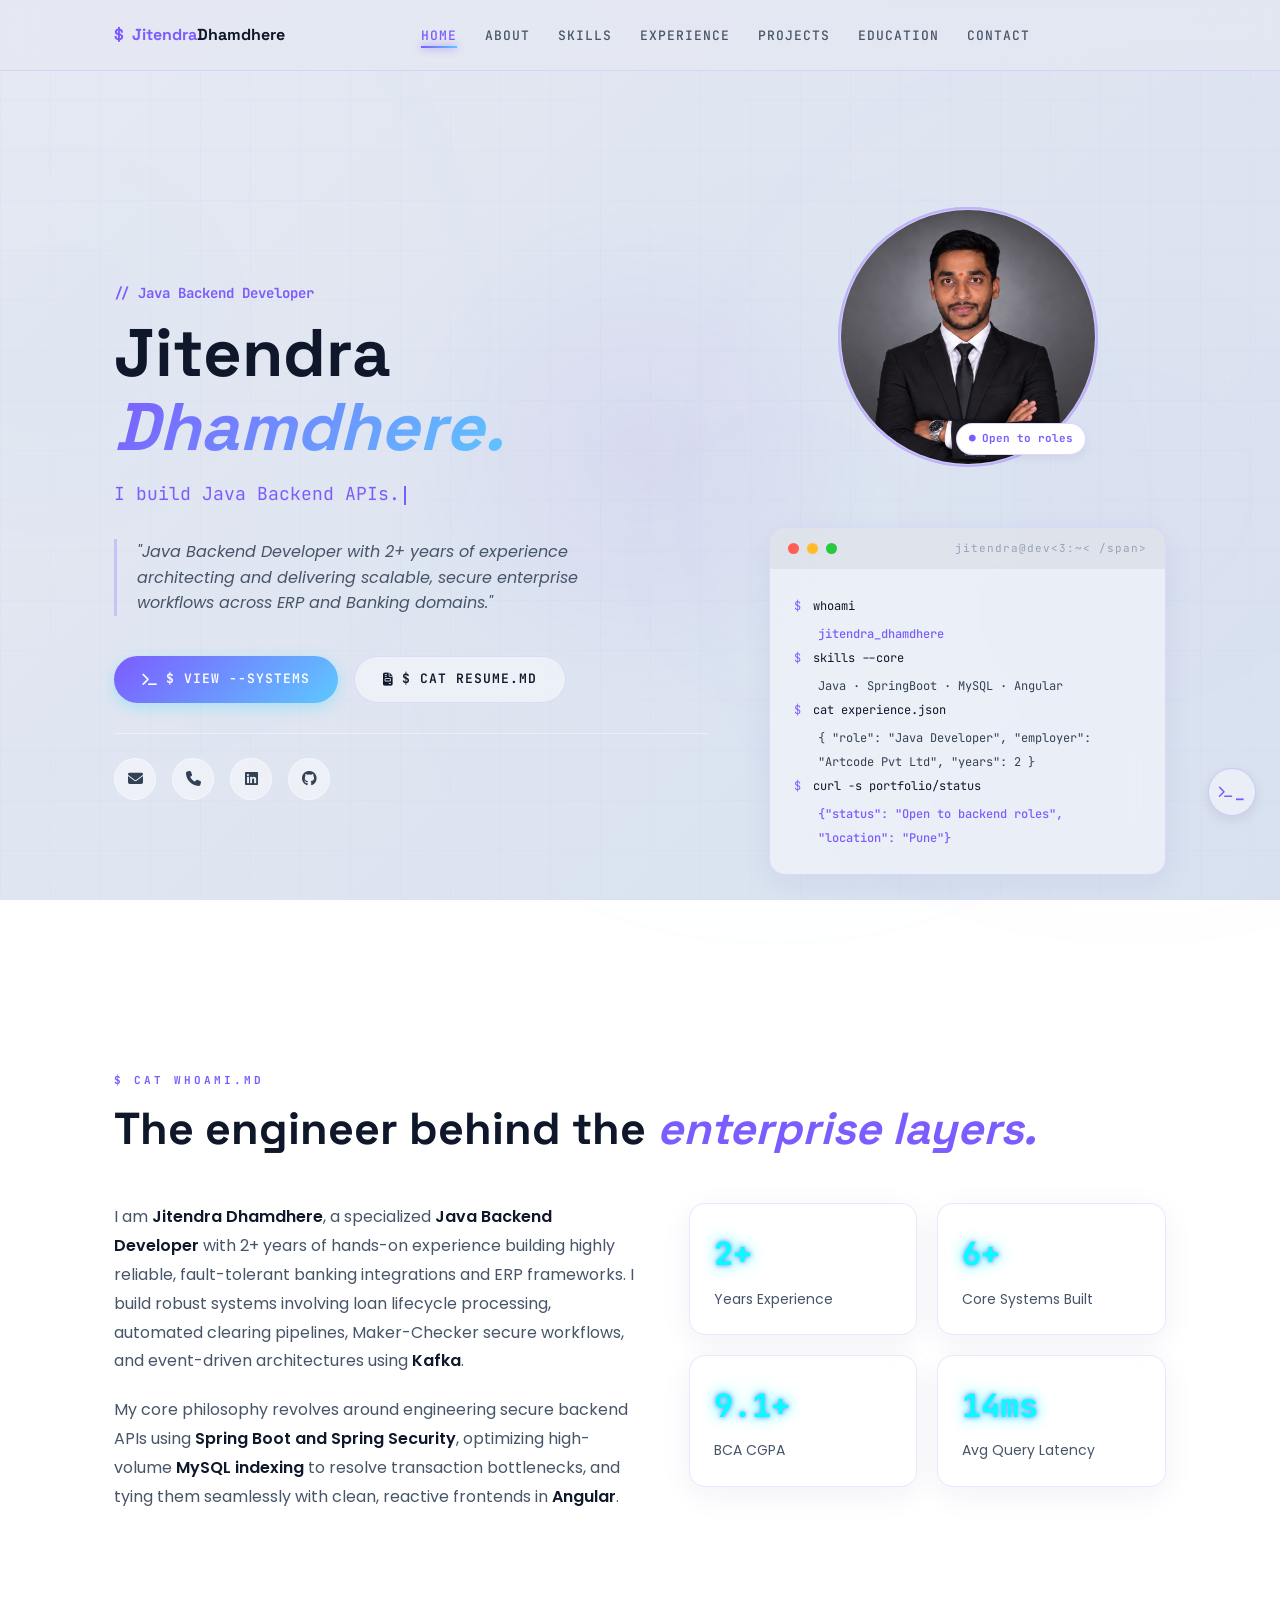
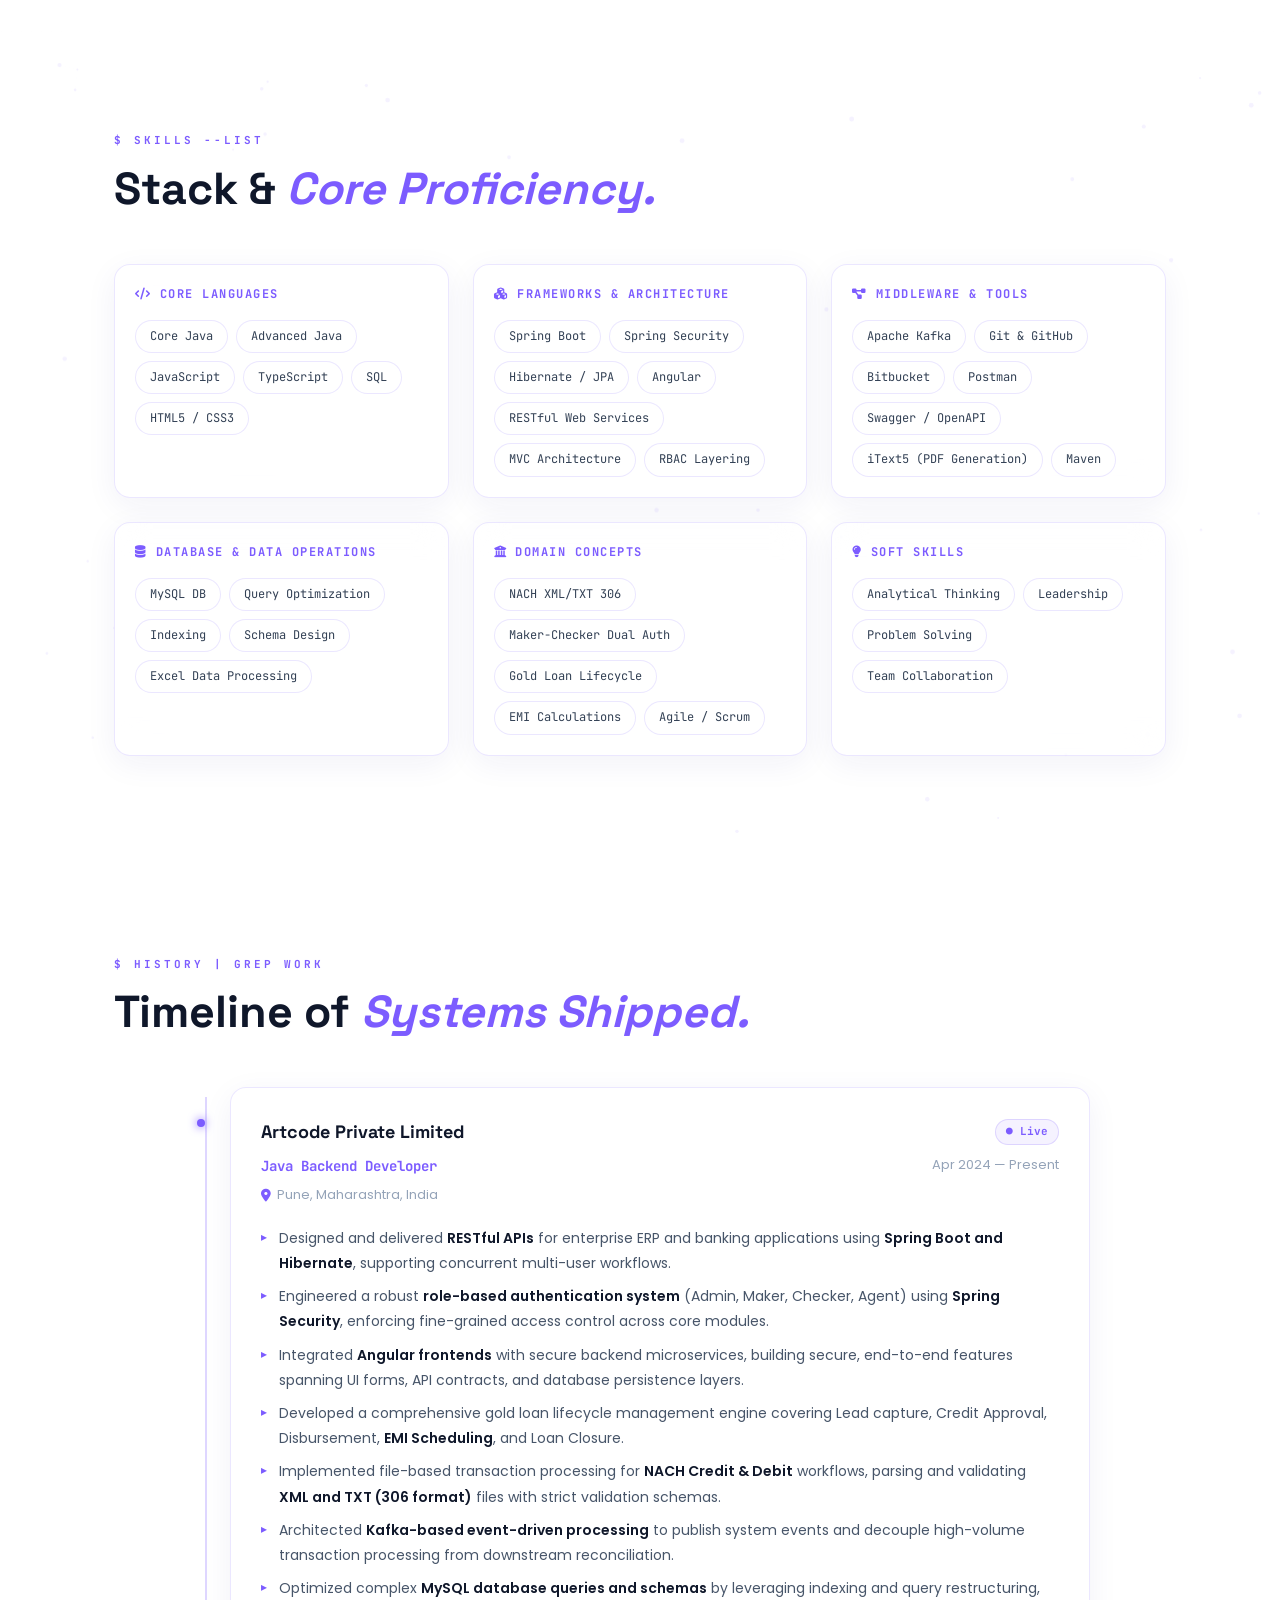
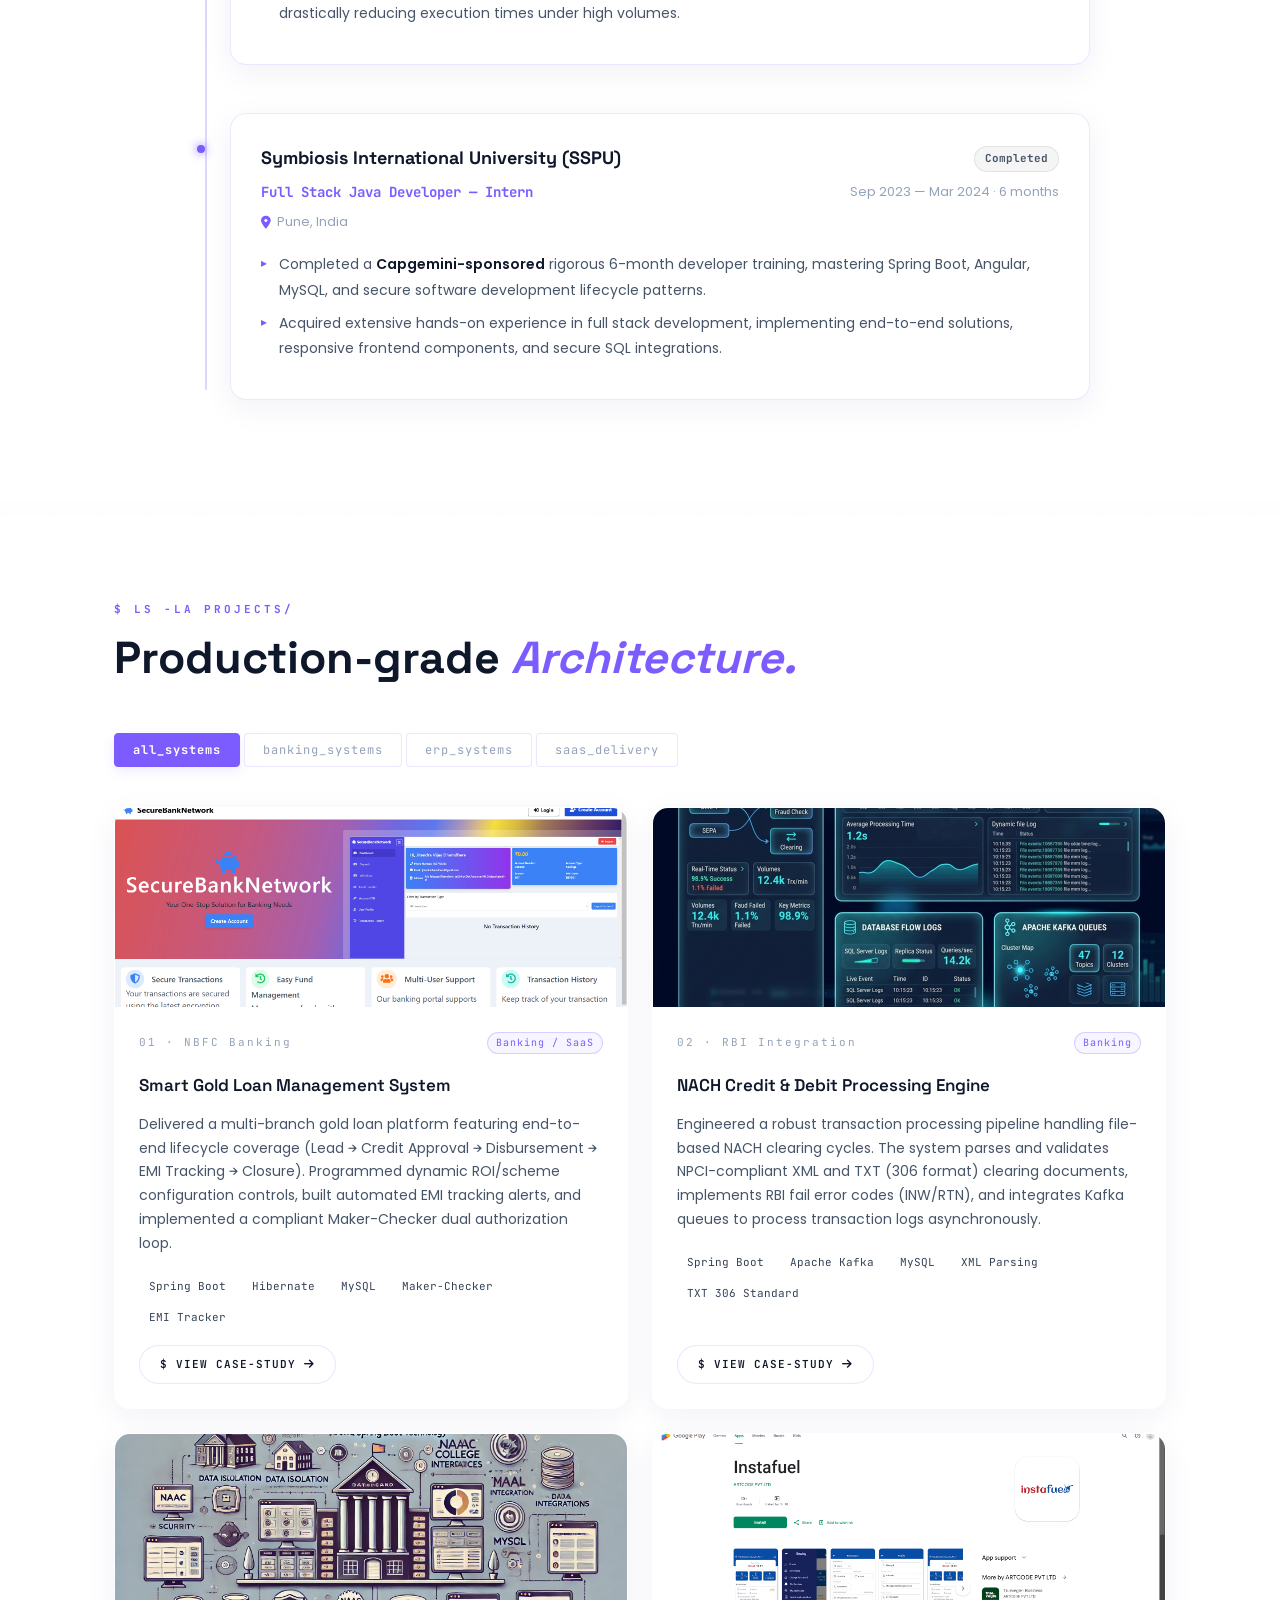
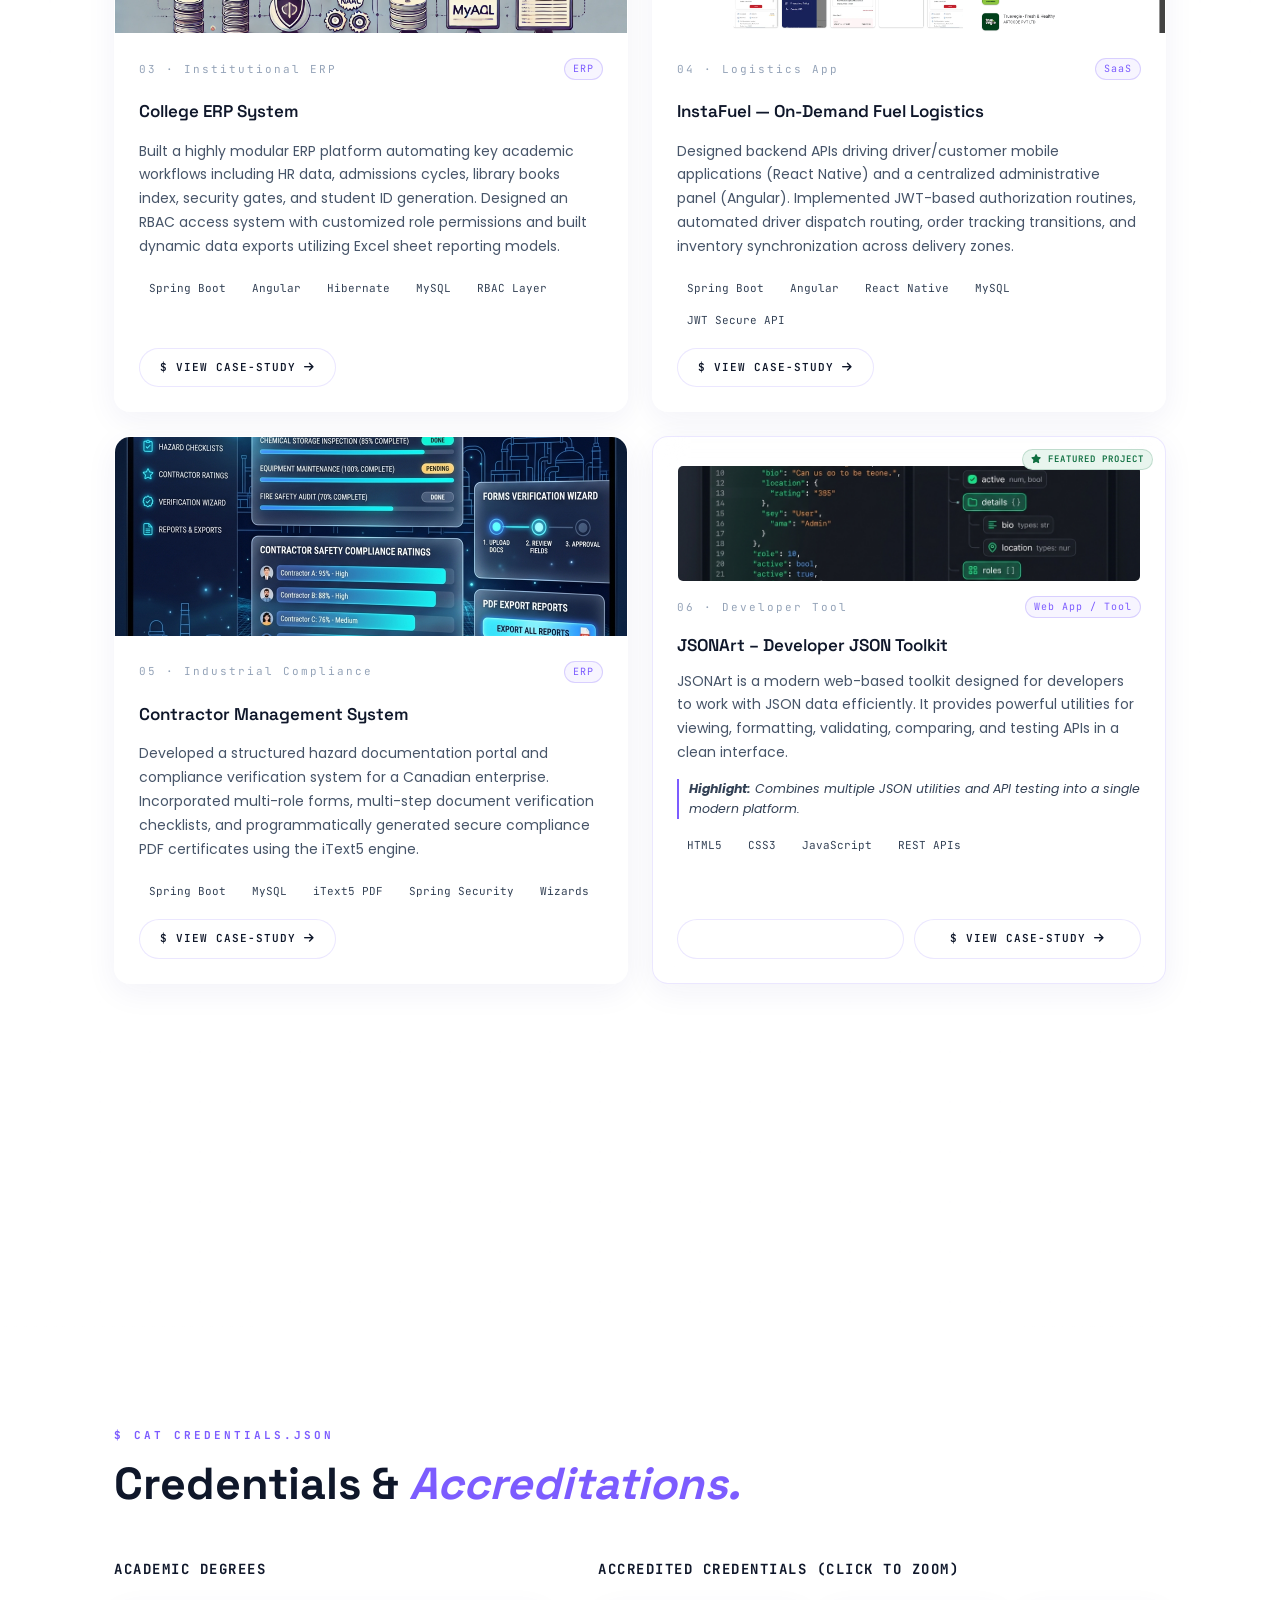
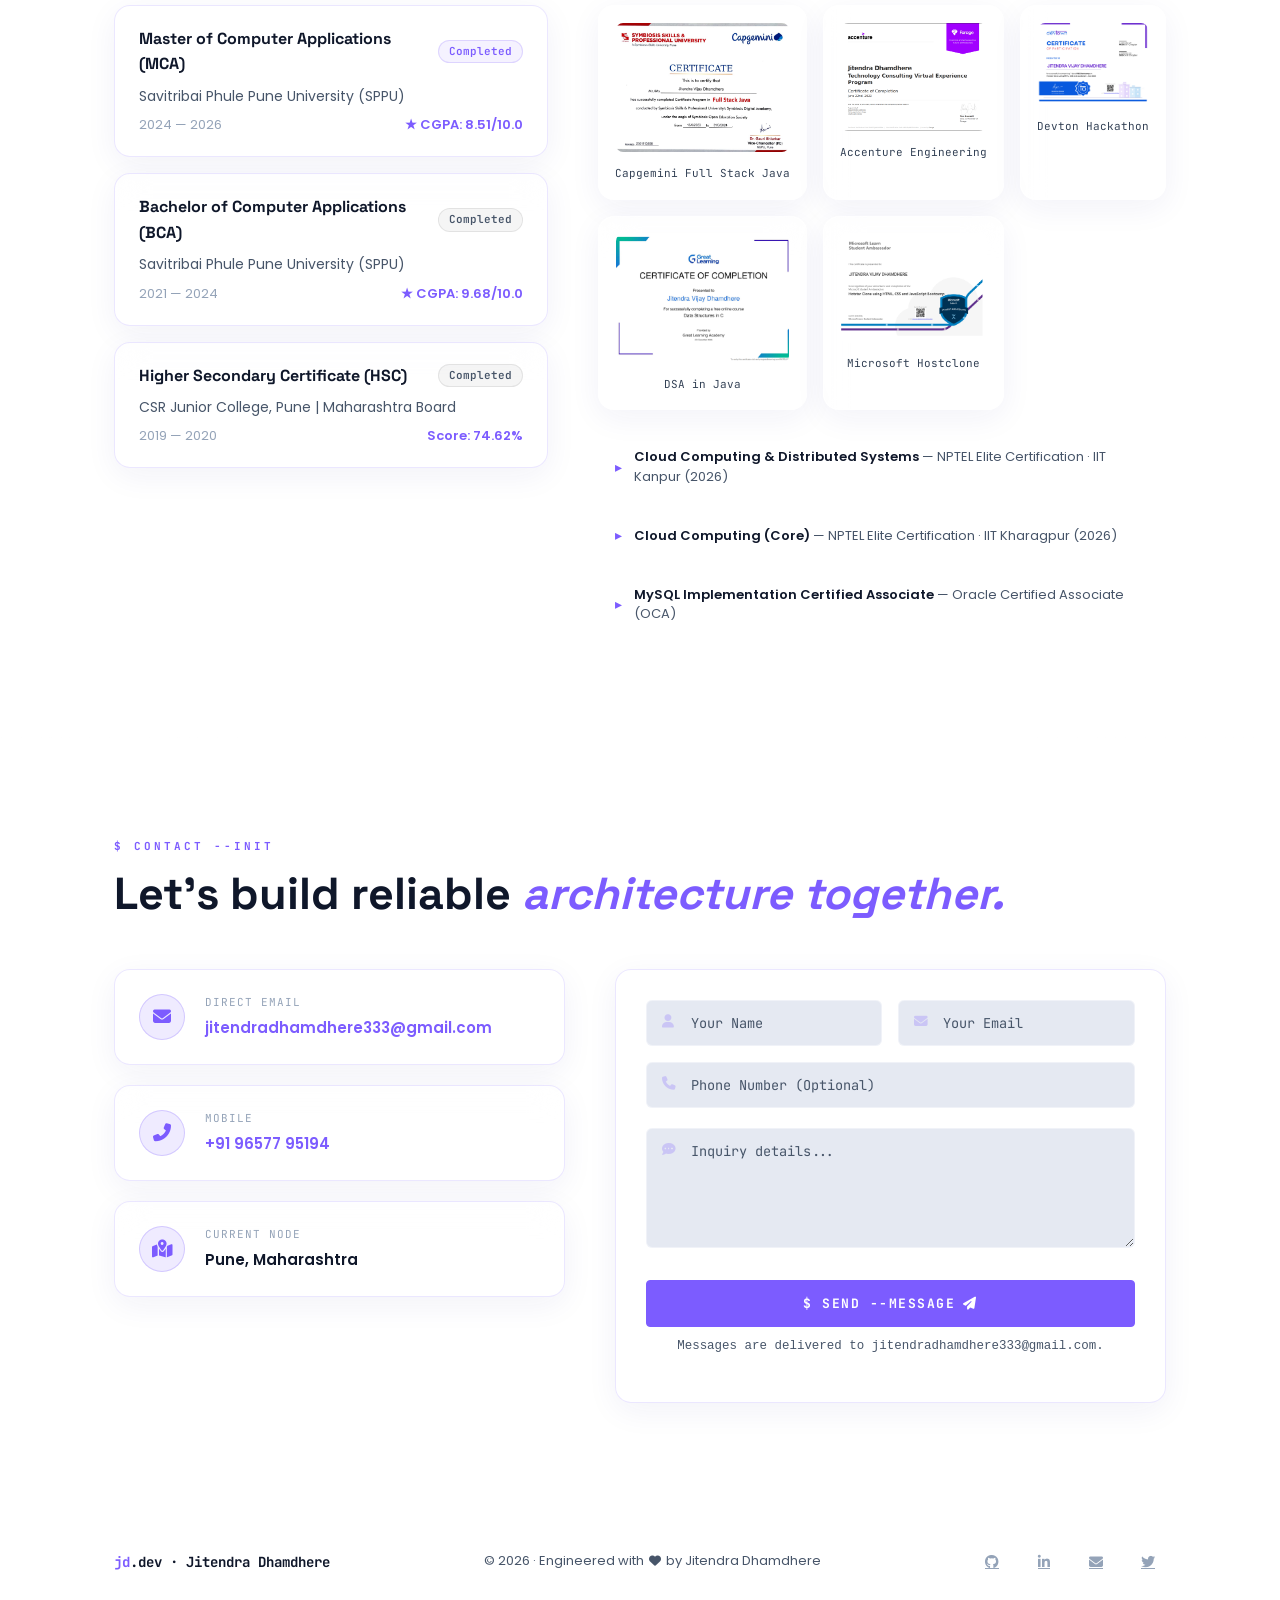
==== commit 02e60ba9: "fix: add safety null checks to theme switcher toggle elements to prevent script halting" ====
--- a/index.html
+++ b/index.html
@@ -4129,16 +4129,20 @@
     root.setAttribute('data-theme', initial);
     updateToggleLabel(initial);
 
-    toggle.addEventListener('click', () => {
-      const current = root.getAttribute('data-theme');
-      const next = current === 'dark' ? 'light' : 'dark';
-      root.setAttribute('data-theme', next);
-      localStorage.setItem('theme', next);
-      updateToggleLabel(next);
-    });
+    if (toggle) {
+      toggle.addEventListener('click', () => {
+        const current = root.getAttribute('data-theme');
+        const next = current === 'dark' ? 'light' : 'dark';
+        root.setAttribute('data-theme', next);
+        localStorage.setItem('theme', next);
+        updateToggleLabel(next);
+      });
+    }
 
     function updateToggleLabel(theme) {
-      toggle.textContent = theme === 'dark' ? '☀ Light' : '☾ Dark';
+      if (toggle) {
+        toggle.textContent = theme === 'dark' ? '☀ Light' : '☾ Dark';
+      }
     }
 
     // Smooth transitions on theme change
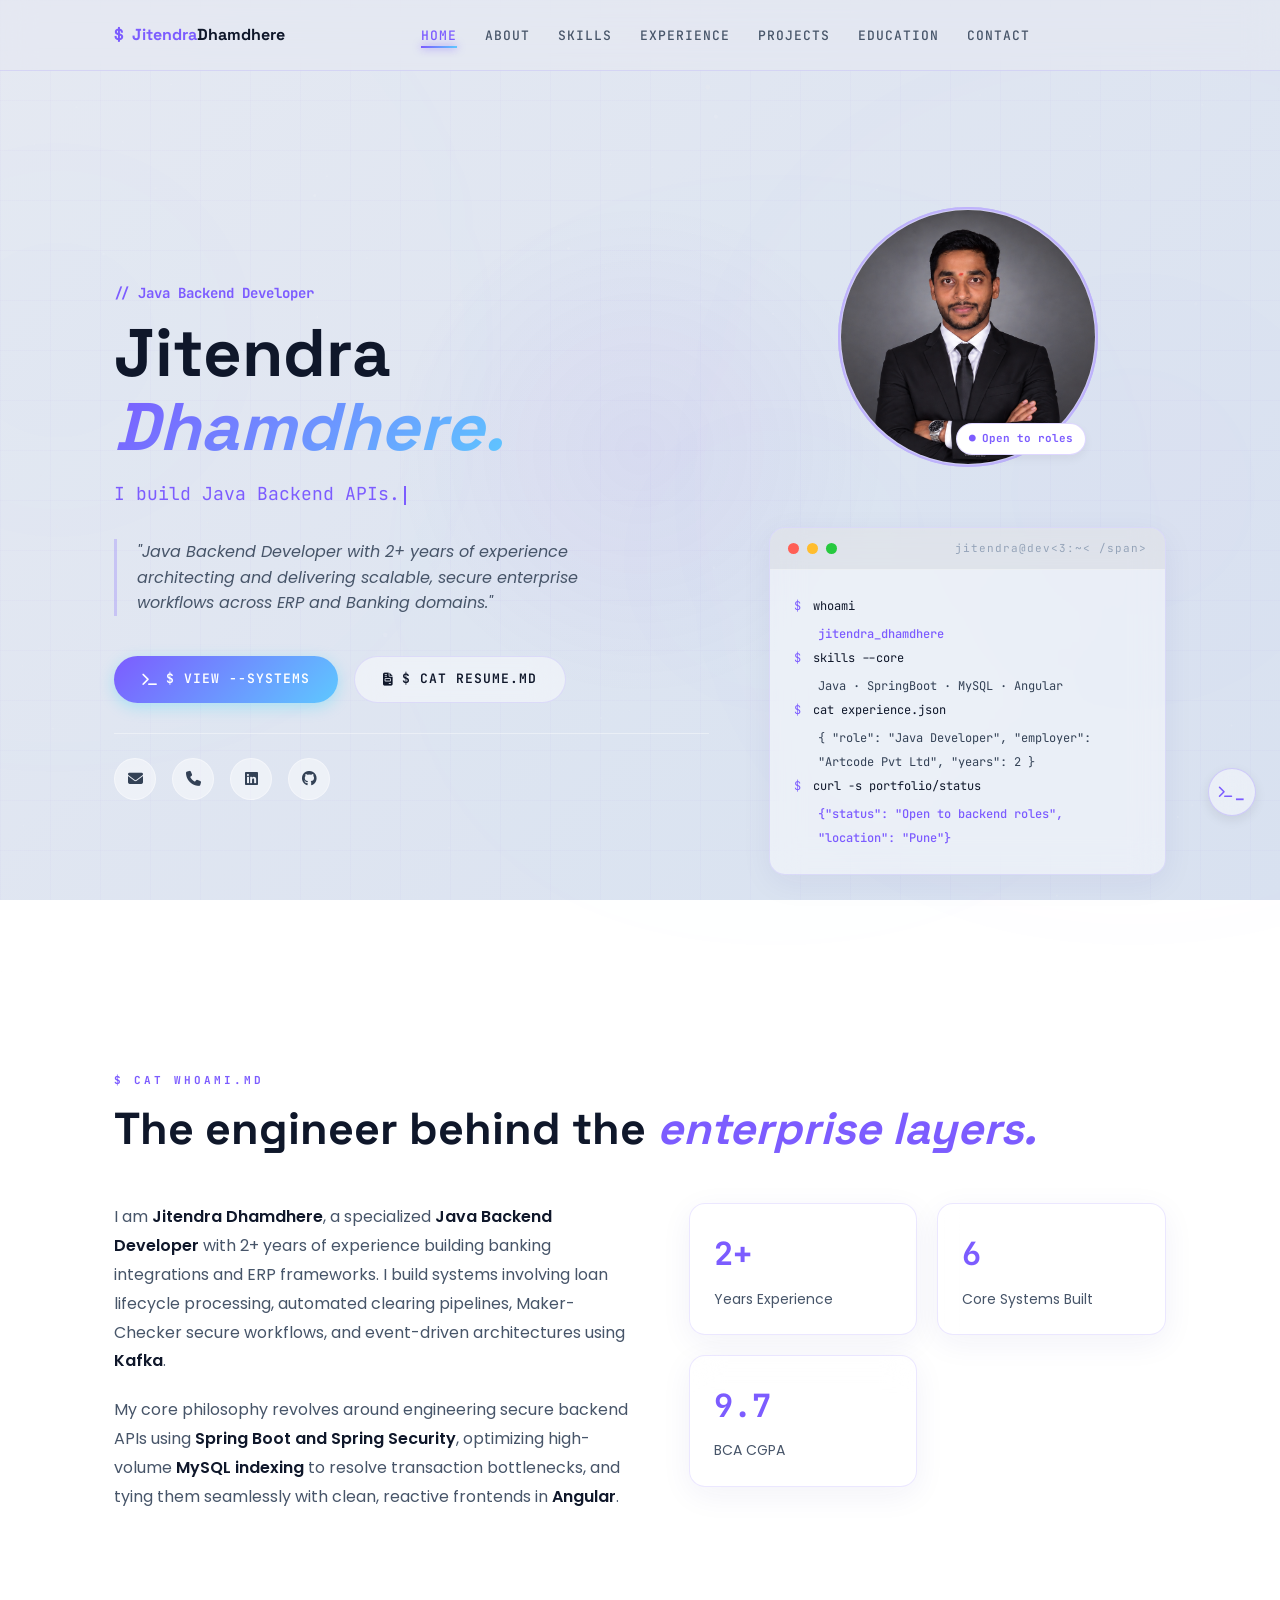
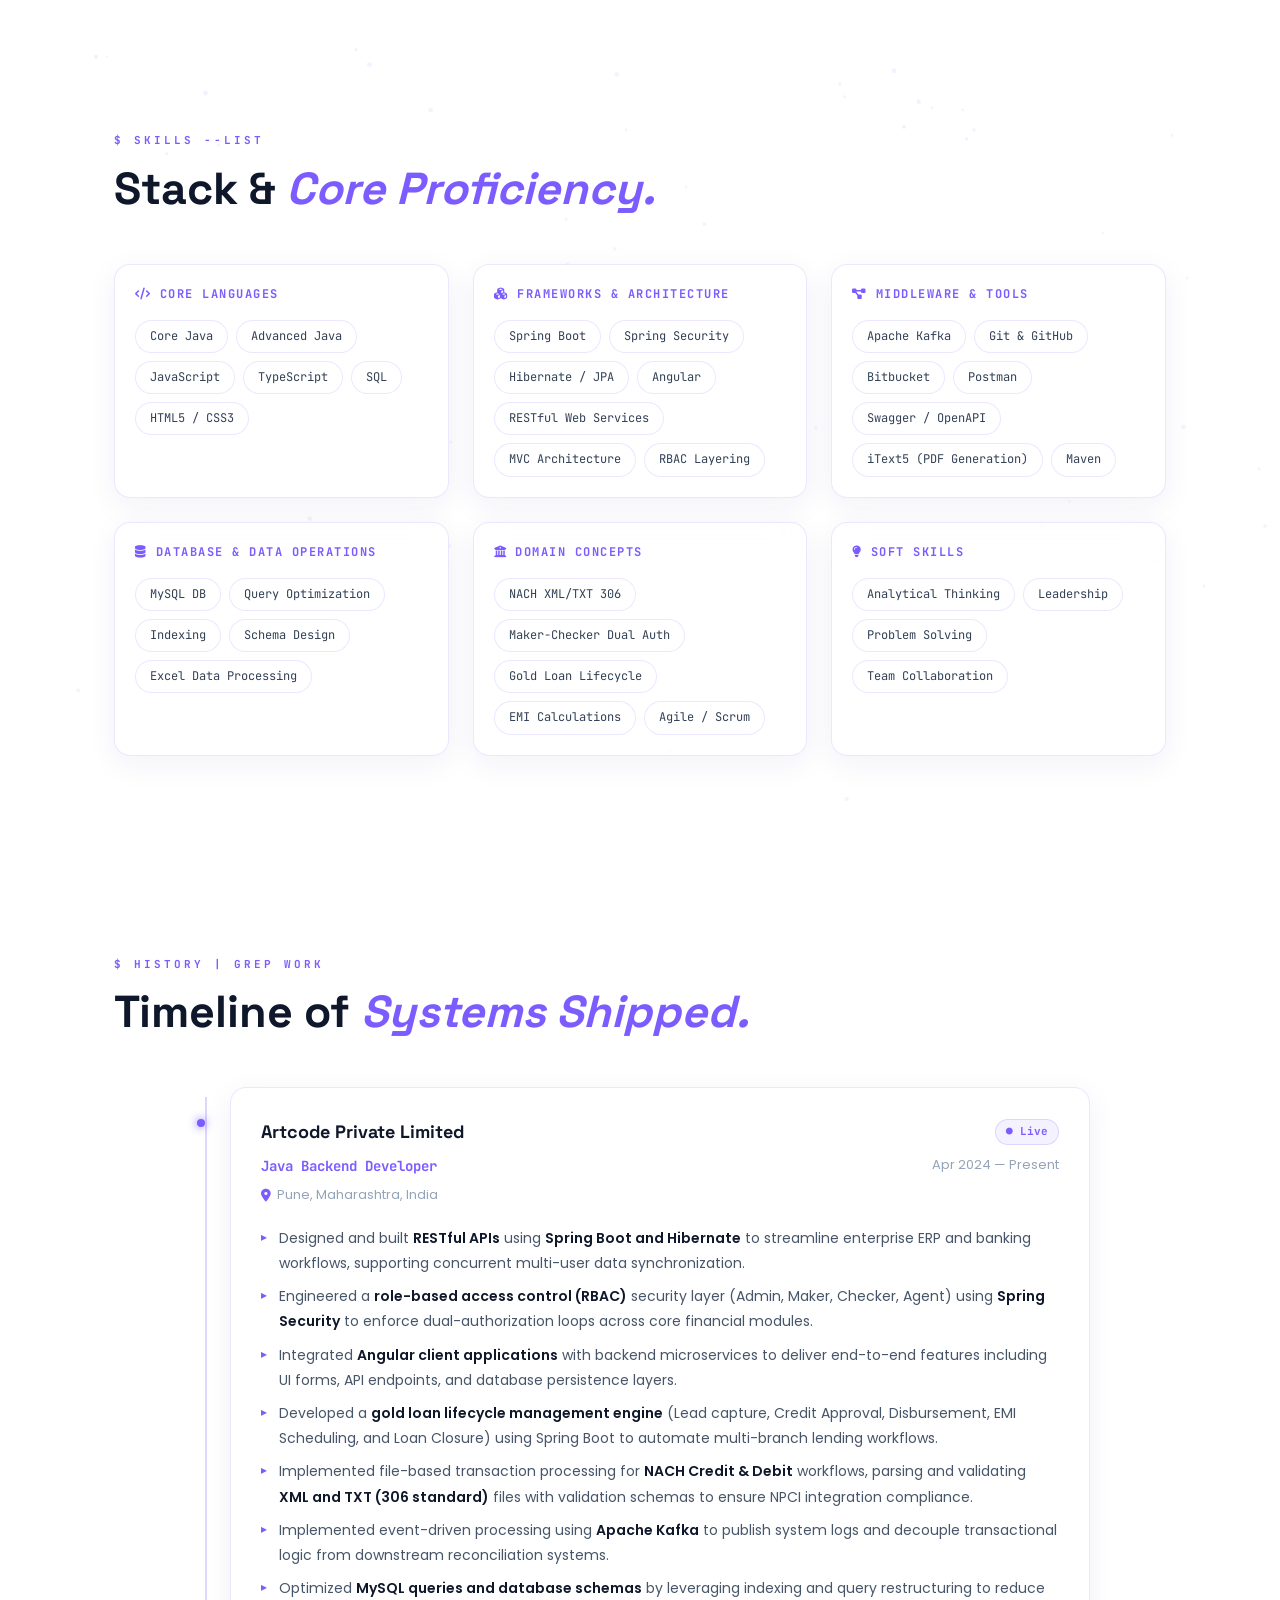
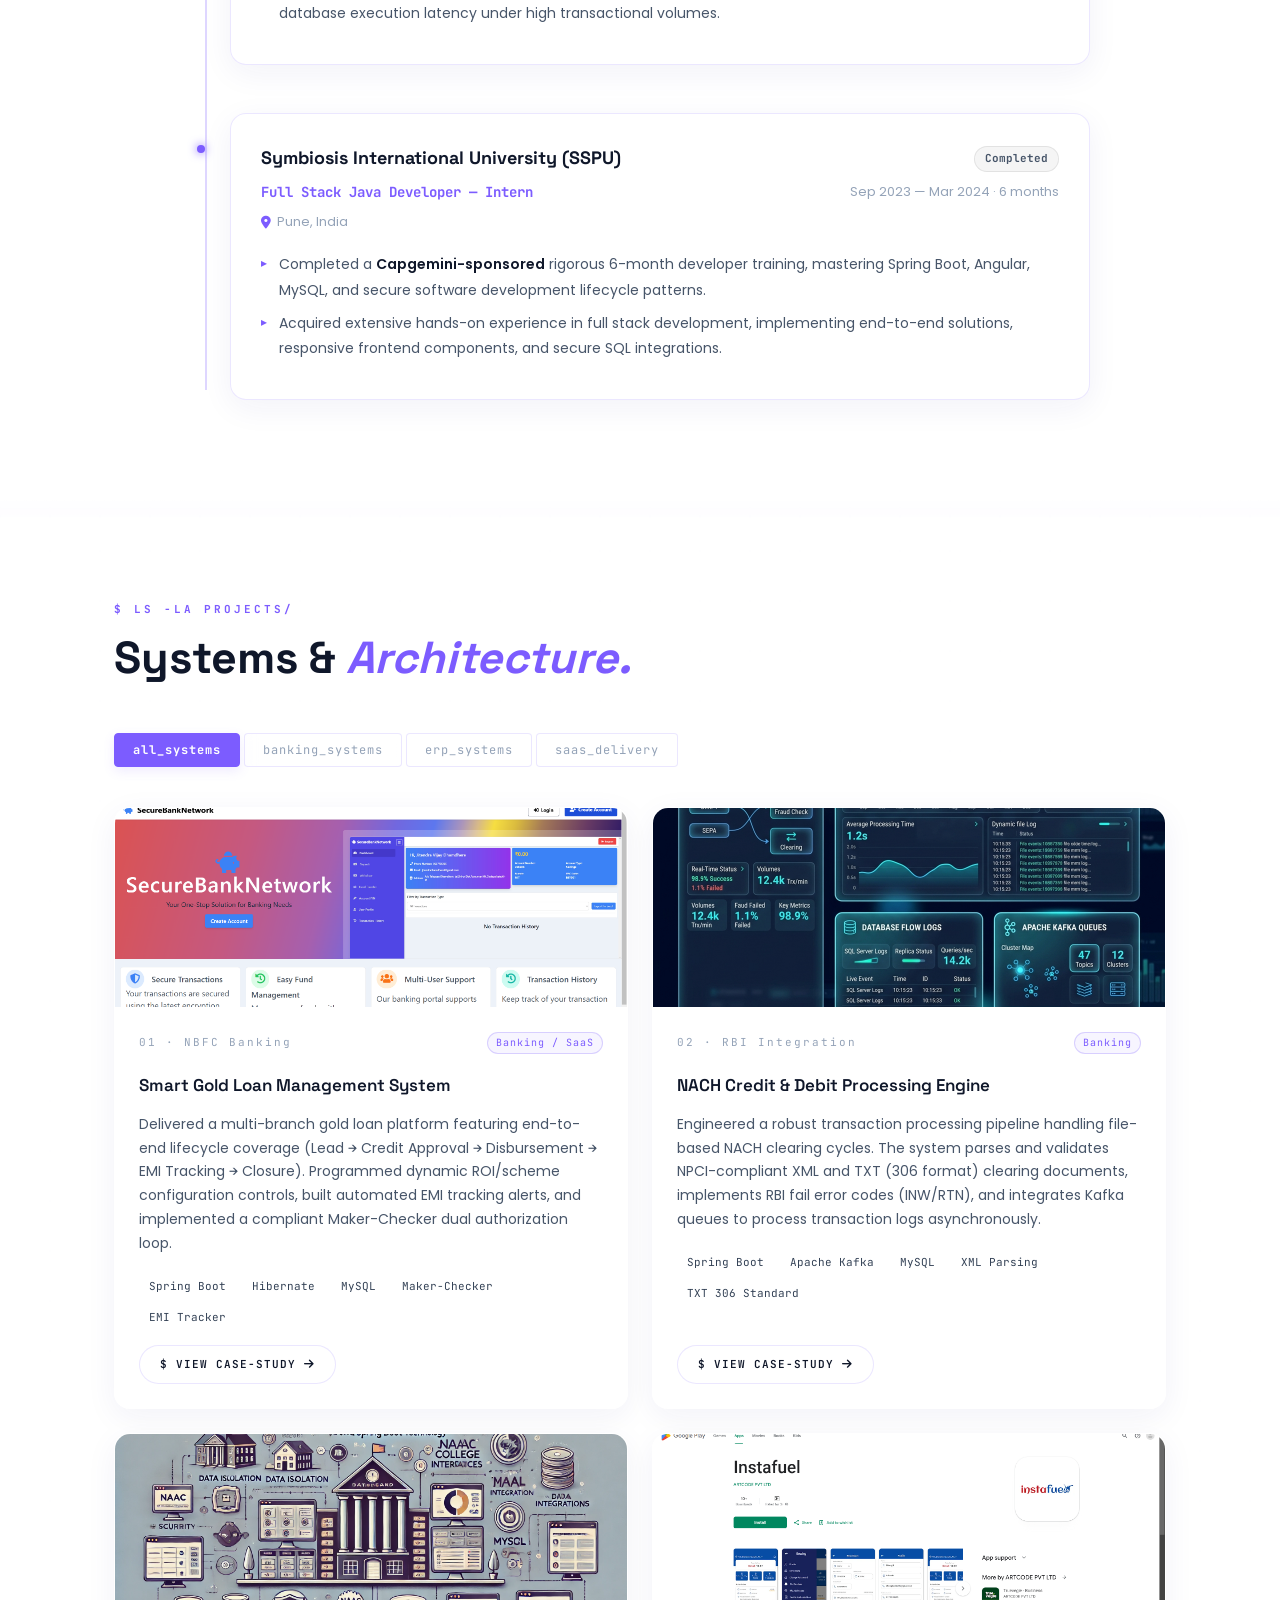
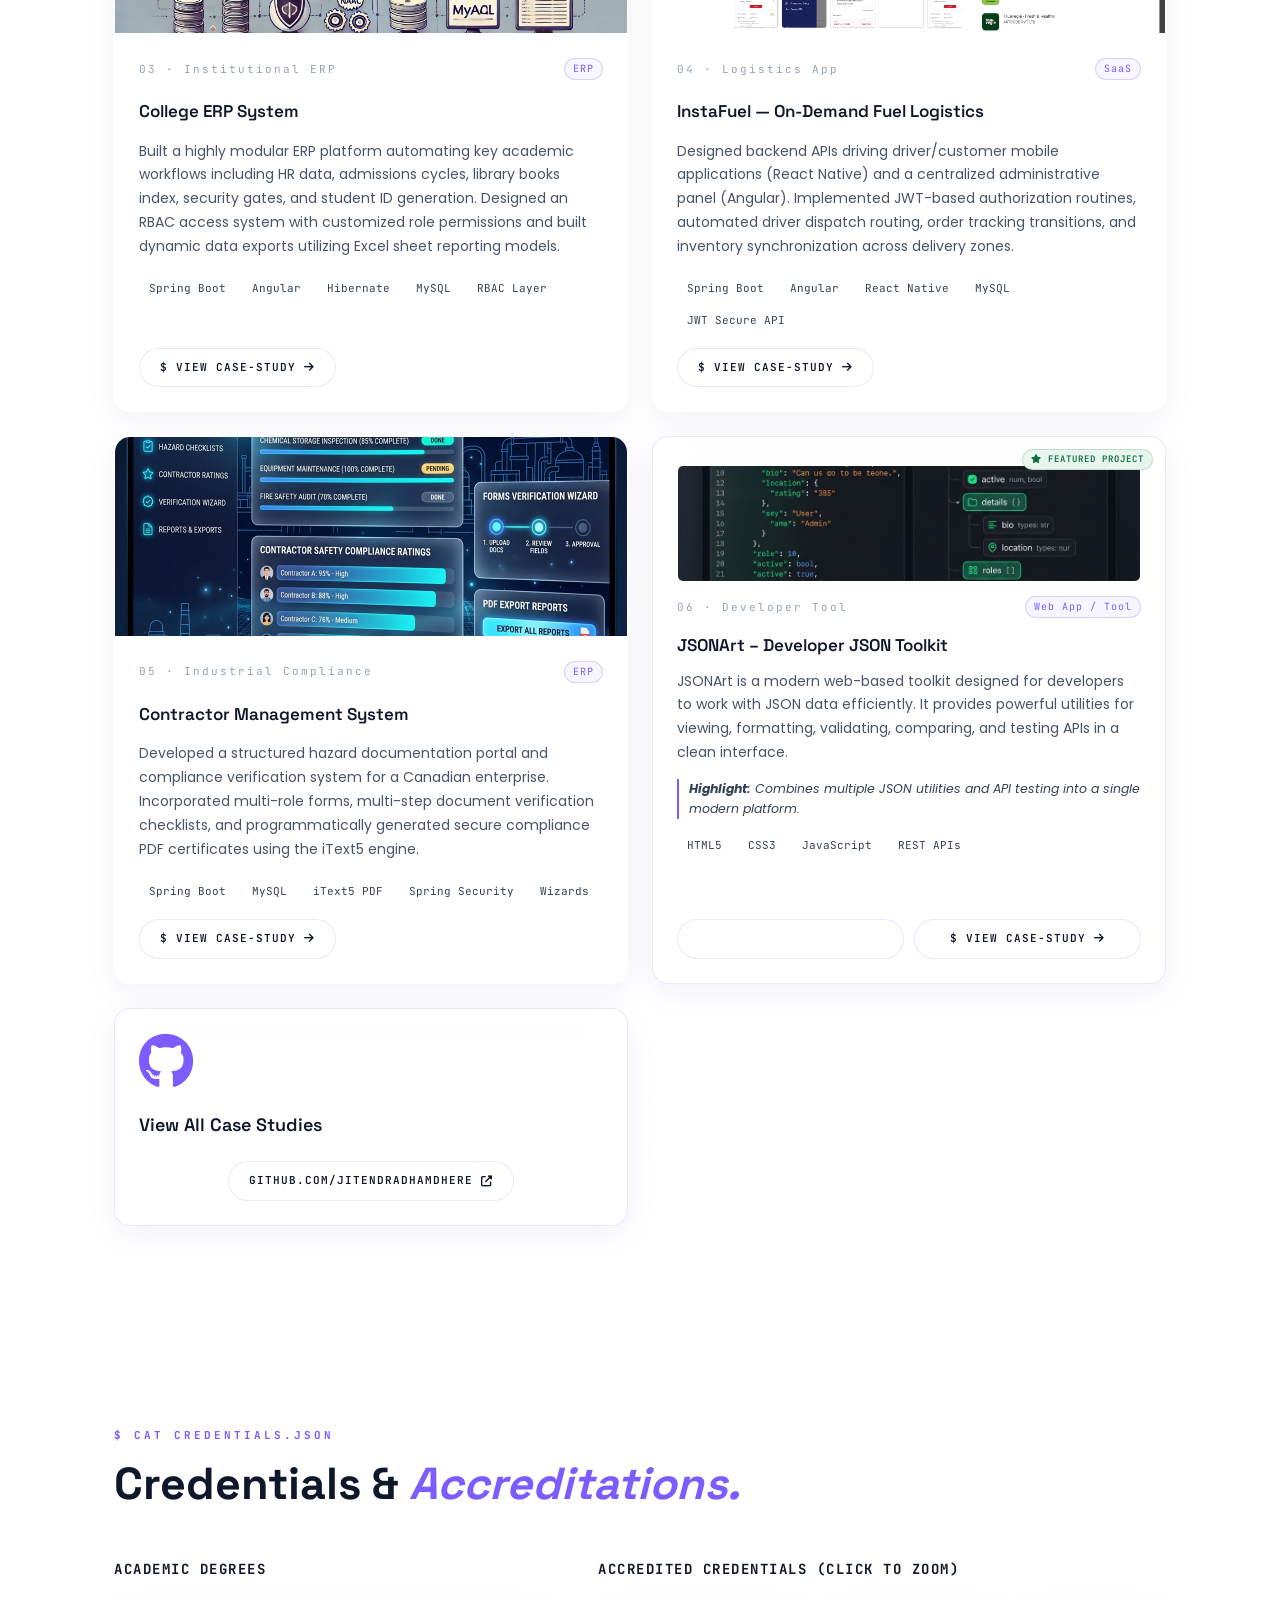
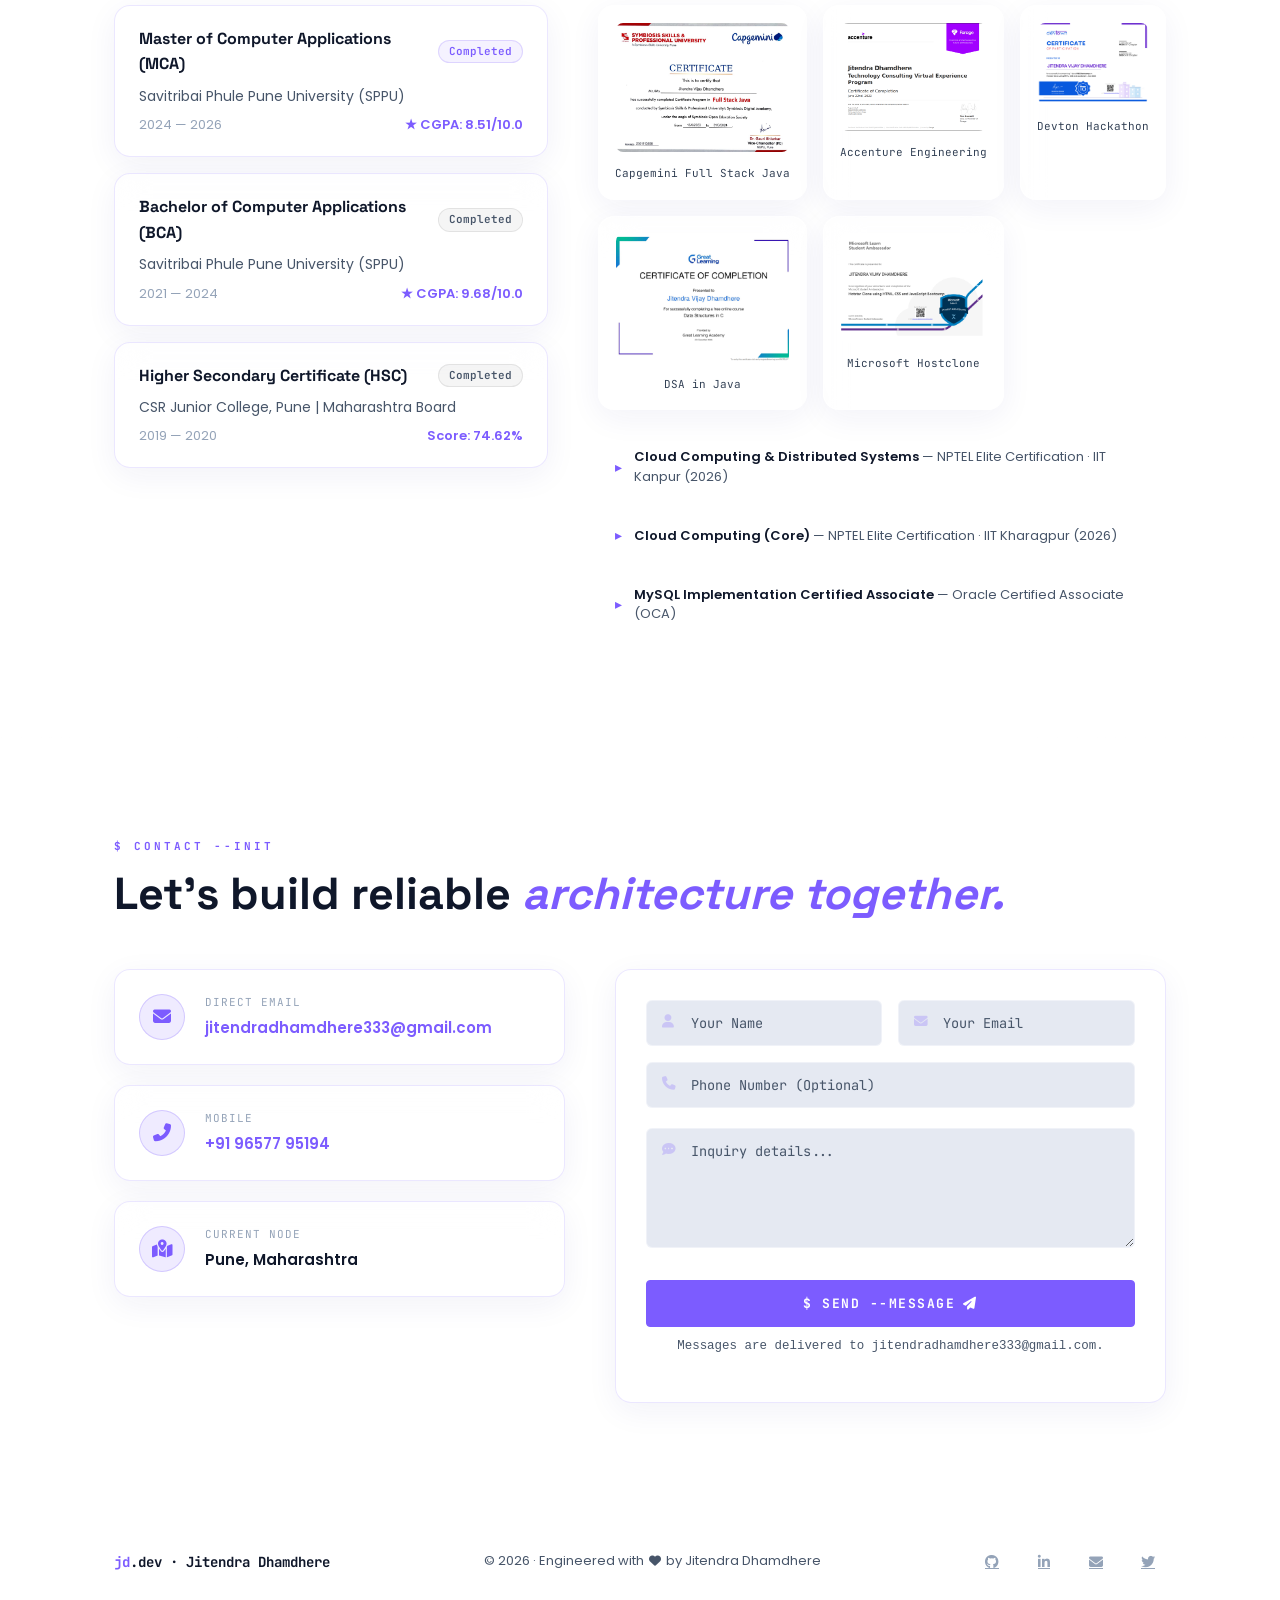
==== commit 6a2849ed: "Optimize portfolio positioning, fix cert modal, update CGPA, and align experience format" ====
--- a/index.html
+++ b/index.html
@@ -10,18 +10,18 @@
   <meta name="google-site-verification" content="uegVbDNLlY2t0v__r8ymYVjSKUrlwQzRJD17sdTFxak" />
 
   <meta name="keywords"
-    content="Jitendra Dhamdhere, Java Developer, Spring Boot Developer, Backend Developer, Kafka, MySQL, Angular, Portfolio, Pune Software Engineer, ERP systems, Banking systems">
+    content="Jitendra Dhamdhere, Jitendra Dhamdhere Java Developer, Jitendra Dhamdhere Pune, Java Backend Developer, Spring Boot, Microservices, Hibernate, MySQL, Kafka, Angular, Pune Software Engineer, Portfolio">
   <meta name="description"
-    content="Jitendra Dhamdhere is a Java Backend Developer specializing in Java, Spring Boot, REST APIs, Microservices, Hibernate, and MySQL. Explore his projects, skills, experience, and professional portfolio.">
+    content="Professional portfolio of Jitendra Dhamdhere, a Java Backend Developer in Pune. 2+ years of experience specializing in Java, Spring Boot, Spring Security, REST APIs, MySQL, and Kafka. View projects and resume.">
   <meta name="author" content="Jitendra Dhamdhere">
   <meta name="robots" content="index, follow">
   <meta name="theme-color" content="#01020a">
   <link rel="canonical" href="https://jitendradhamdhere.github.io/portfolio/">
 
   <!-- Open Graph Meta Tags -->
-  <meta property="og:title" content="Jitendra Dhamdhere | Java Backend Developer">
+  <meta property="og:title" content="Jitendra Dhamdhere | Java Backend Developer | Spring Boot | Pune">
   <meta property="og:description"
-    content="Jitendra Dhamdhere is a Java Backend Developer specializing in Java, Spring Boot, REST APIs, Microservices, Hibernate, and MySQL. Explore his projects, skills, experience, and professional portfolio.">
+    content="Professional portfolio of Jitendra Dhamdhere, a Java Backend Developer in Pune. 2+ years of experience specializing in Java, Spring Boot, Spring Security, REST APIs, MySQL, and Kafka. View projects and resume.">
   <meta property="og:image" content="https://jitendradhamdhere.github.io/portfolio/assets/images/jitendra.jpg">
   <meta property="og:url" content="https://jitendradhamdhere.github.io/portfolio/">
   <meta property="og:type" content="website">
@@ -29,13 +29,13 @@
 
   <!-- Twitter Card Meta Tags -->
   <meta name="twitter:card" content="summary_large_image">
-  <meta name="twitter:title" content="Jitendra Dhamdhere | Java Backend Developer">
+  <meta name="twitter:title" content="Jitendra Dhamdhere | Java Backend Developer | Spring Boot | Pune">
   <meta name="twitter:description"
-    content="Jitendra Dhamdhere is a Java Backend Developer specializing in Java, Spring Boot, REST APIs, Microservices, Hibernate, and MySQL. Explore his projects, skills, experience, and professional portfolio.">
+    content="Professional portfolio of Jitendra Dhamdhere, a Java Backend Developer in Pune. 2+ years of experience specializing in Java, Spring Boot, Spring Security, REST APIs, MySQL, and Kafka. View projects and resume.">
   <meta name="twitter:image" content="https://jitendradhamdhere.github.io/portfolio/assets/images/jitendra.jpg">
 
   <!-- Title -->
-  <title>Jitendra Dhamdhere | Java Backend Developer</title>
+  <title>Jitendra Dhamdhere | Java Backend Developer | Spring Boot | Pune</title>
 
   <!-- Preload Hero Image -->
   <link rel="preload" href="./assets/images/jitendra.jpg" as="image">
@@ -53,6 +53,22 @@
       "jobTitle": "Java Backend Developer",
       "url": "https://jitendradhamdhere.github.io/portfolio/",
       "image": "https://jitendradhamdhere.github.io/portfolio/assets/images/jitendra.jpg",
+      "address": {
+        "@type": "PostalAddress",
+        "addressLocality": "Pune",
+        "addressRegion": "Maharashtra",
+        "addressCountry": "India"
+      },
+      "knowsAbout": [
+        "Java",
+        "Spring Boot",
+        "Spring Security",
+        "Microservices",
+        "REST APIs",
+        "MySQL",
+        "Apache Kafka",
+        "Angular"
+      ],
       "sameAs": [
         "https://github.com/JitendraDhamdhere",
         "https://www.linkedin.com/in/jitendra-dhamdhere-0941ba235/"
@@ -3319,9 +3335,8 @@
           <div class="about-bio-col in-view-card">
             <p>
               I am <strong>Jitendra Dhamdhere</strong>, a specialized <strong>Java Backend Developer</strong> with 2+
-              years of hands-on experience building highly reliable,
-              fault-tolerant banking integrations and ERP frameworks. I build
-              robust systems involving loan lifecycle processing, automated
+              years of experience building banking integrations and ERP frameworks. I build
+              systems involving loan lifecycle processing, automated
               clearing pipelines, Maker-Checker secure workflows, and event-driven
               architectures using <strong>Kafka</strong>.
             </p>
@@ -3340,16 +3355,12 @@
               <span class="stat-label">Years Experience</span>
             </div>
             <div class="stat-metric-card in-view-card">
-              <span class="stat-number">6+</span>
+              <span class="stat-number">6</span>
               <span class="stat-label">Core Systems Built</span>
             </div>
             <div class="stat-metric-card in-view-card">
-              <span class="stat-number">9.5+</span>
+              <span class="stat-number">9.68</span>
               <span class="stat-label">BCA CGPA</span>
-            </div>
-            <div class="stat-metric-card in-view-card">
-              <span class="stat-number">15ms</span>
-              <span class="stat-label">Avg Query Latency</span>
             </div>
           </div>
         </div>
@@ -3475,27 +3486,13 @@
                 <i class="fas fa-map-marker-alt"></i> Pune, Maharashtra, India
               </div>
               <ul class="job-bullets">
-                <li>Designed and delivered <span class="bullet-highlight">RESTful APIs</span> for enterprise ERP and
-                  banking applications using <span class="bullet-highlight">Spring Boot and Hibernate</span>, supporting
-                  concurrent multi-user workflows.</li>
-                <li>Engineered a robust <span class="bullet-highlight">role-based authentication system</span> (Admin,
-                  Maker, Checker, Agent) using <span class="bullet-highlight">Spring Security</span>, enforcing
-                  fine-grained access control across core modules.</li>
-                <li>Integrated <span class="bullet-highlight">Angular frontends</span> with secure backend
-                  microservices,
-                  building secure, end-to-end features spanning UI forms, API contracts, and database persistence
-                  layers.
-                </li>
-                <li>Developed a comprehensive gold loan lifecycle management engine covering Lead capture, Credit
-                  Approval, Disbursement, <span class="bullet-highlight">EMI Scheduling</span>, and Loan Closure.</li>
-                <li>Implemented file-based transaction processing for <span class="bullet-highlight">NACH Credit &amp;
-                    Debit</span> workflows, parsing and validating <span class="bullet-highlight">XML and TXT (306
-                    format)</span> files with strict validation schemas.</li>
-                <li>Architected <span class="bullet-highlight">Kafka-based event-driven processing</span> to publish
-                  system events and decouple high-volume transaction processing from downstream reconciliation.</li>
-                <li>Optimized complex <span class="bullet-highlight">MySQL database queries and schemas</span> by
-                  leveraging indexing and query restructuring, drastically reducing execution times under high volumes.
-                </li>
+                <li>Designed and built <span class="bullet-highlight">RESTful APIs</span> using <span class="bullet-highlight">Spring Boot and Hibernate</span> to streamline enterprise ERP and banking workflows, supporting concurrent multi-user data synchronization.</li>
+                <li>Engineered a <span class="bullet-highlight">role-based access control (RBAC)</span> security layer (Admin, Maker, Checker, Agent) using <span class="bullet-highlight">Spring Security</span> to enforce dual-authorization loops across core financial modules.</li>
+                <li>Integrated <span class="bullet-highlight">Angular client applications</span> with backend microservices to deliver end-to-end features including UI forms, API endpoints, and database persistence layers.</li>
+                <li>Developed a <span class="bullet-highlight">gold loan lifecycle management engine</span> (Lead capture, Credit Approval, Disbursement, EMI Scheduling, and Loan Closure) using Spring Boot to automate multi-branch lending workflows.</li>
+                <li>Implemented file-based transaction processing for <span class="bullet-highlight">NACH Credit &amp; Debit</span> workflows, parsing and validating <span class="bullet-highlight">XML and TXT (306 standard)</span> files with validation schemas to ensure NPCI integration compliance.</li>
+                <li>Implemented event-driven processing using <span class="bullet-highlight">Apache Kafka</span> to publish system logs and decouple transactional logic from downstream reconciliation systems.</li>
+                <li>Optimized <span class="bullet-highlight">MySQL queries and database schemas</span> by leveraging indexing and query restructuring to reduce database execution latency under high transactional volumes.</li>
               </ul>
             </div>
           </div>
@@ -3538,7 +3535,7 @@
       <canvas id="projects-canvas" class="section-canvas"></canvas>
       <div class="container">
         <p class="section-label">$ ls -la projects/</p>
-        <h2 class="section-heading">Production-grade <em>Architecture.</em></h2>
+        <h2 class="section-heading">Systems &amp; <em>Architecture.</em></h2>
 
         <div class="filter-wrap reveal">
           <div class="filter-buttons">
@@ -4102,9 +4099,9 @@
     <div class="modal-content-wrap">
       <button class="modal-close" onclick="closeCertModal()">&times;</button>
       <div class="modal-img-container" style="position: relative;">
-        <img src id="modalCertImg" alt="Expanded Certification"
+        <img id="modalCertImg" src="" alt="Expanded Certification"
           style="display: block; width: 100%; height: auto; max-height: 480px; object-fit: contain;">
-        <iframe src id="modalCertPdf"
+        <iframe id="modalCertPdf" src=""
           style="display: none; width: 100%; height: 480px; border: none; border-radius: 4px;"></iframe>
       </div>
       <div class="modal-details">
@@ -4890,7 +4887,7 @@
 - Role: Specialized Java Backend Developer with 2+ years of enterprise experience.
 - Current Node: Artcode Private Limited (Apr 2024 – Present).
 - Core Expertise: Spring Boot microservices, Kafka event-driven pipelines, MySQL query optimization, role-based security layers, and Angular client integrations.
-- Current Academics: Pursuing MCA at Savitribai Phule Pune University (SPPU); graduated BCA with a stellar 9.55+ CGPA.
+- Current Academics: Pursuing MCA at Savitribai Phule Pune University (SPPU); graduated BCA with a stellar 9.68 CGPA.
 - Key Achievements: Successfully delivered Smart Gold Loan lifecycle, high-volume banking NACH clearing pipelines, and decoupled architectures.`,
 
         skills: `🔧 Core Technical Matrix:
@@ -4962,7 +4959,7 @@
 
         education: `🎓 Academic Credentials:
 1. Master of Computer Applications (MCA) — Savitribai Phule Pune University (SPPU) | 2024 — 2026  | ★ CGPA: 8.51/10.0 
-2. Bachelor of Computer Applications (BCA) — PES Modern College of Engineering | SPPU | 2021 — 2024 | ★ CGPA: 9.55/10.0
+2. Bachelor of Computer Applications (BCA) — PES Modern College of Engineering | SPPU | 2021 — 2024 | ★ CGPA: 9.68/10.0
 3. Higher Secondary Certificate (HSC) — CSR Junior College, Pune | Maharashtra Board | Score: 74.62%`,
 
         experience: `💼 Professional Timeline:
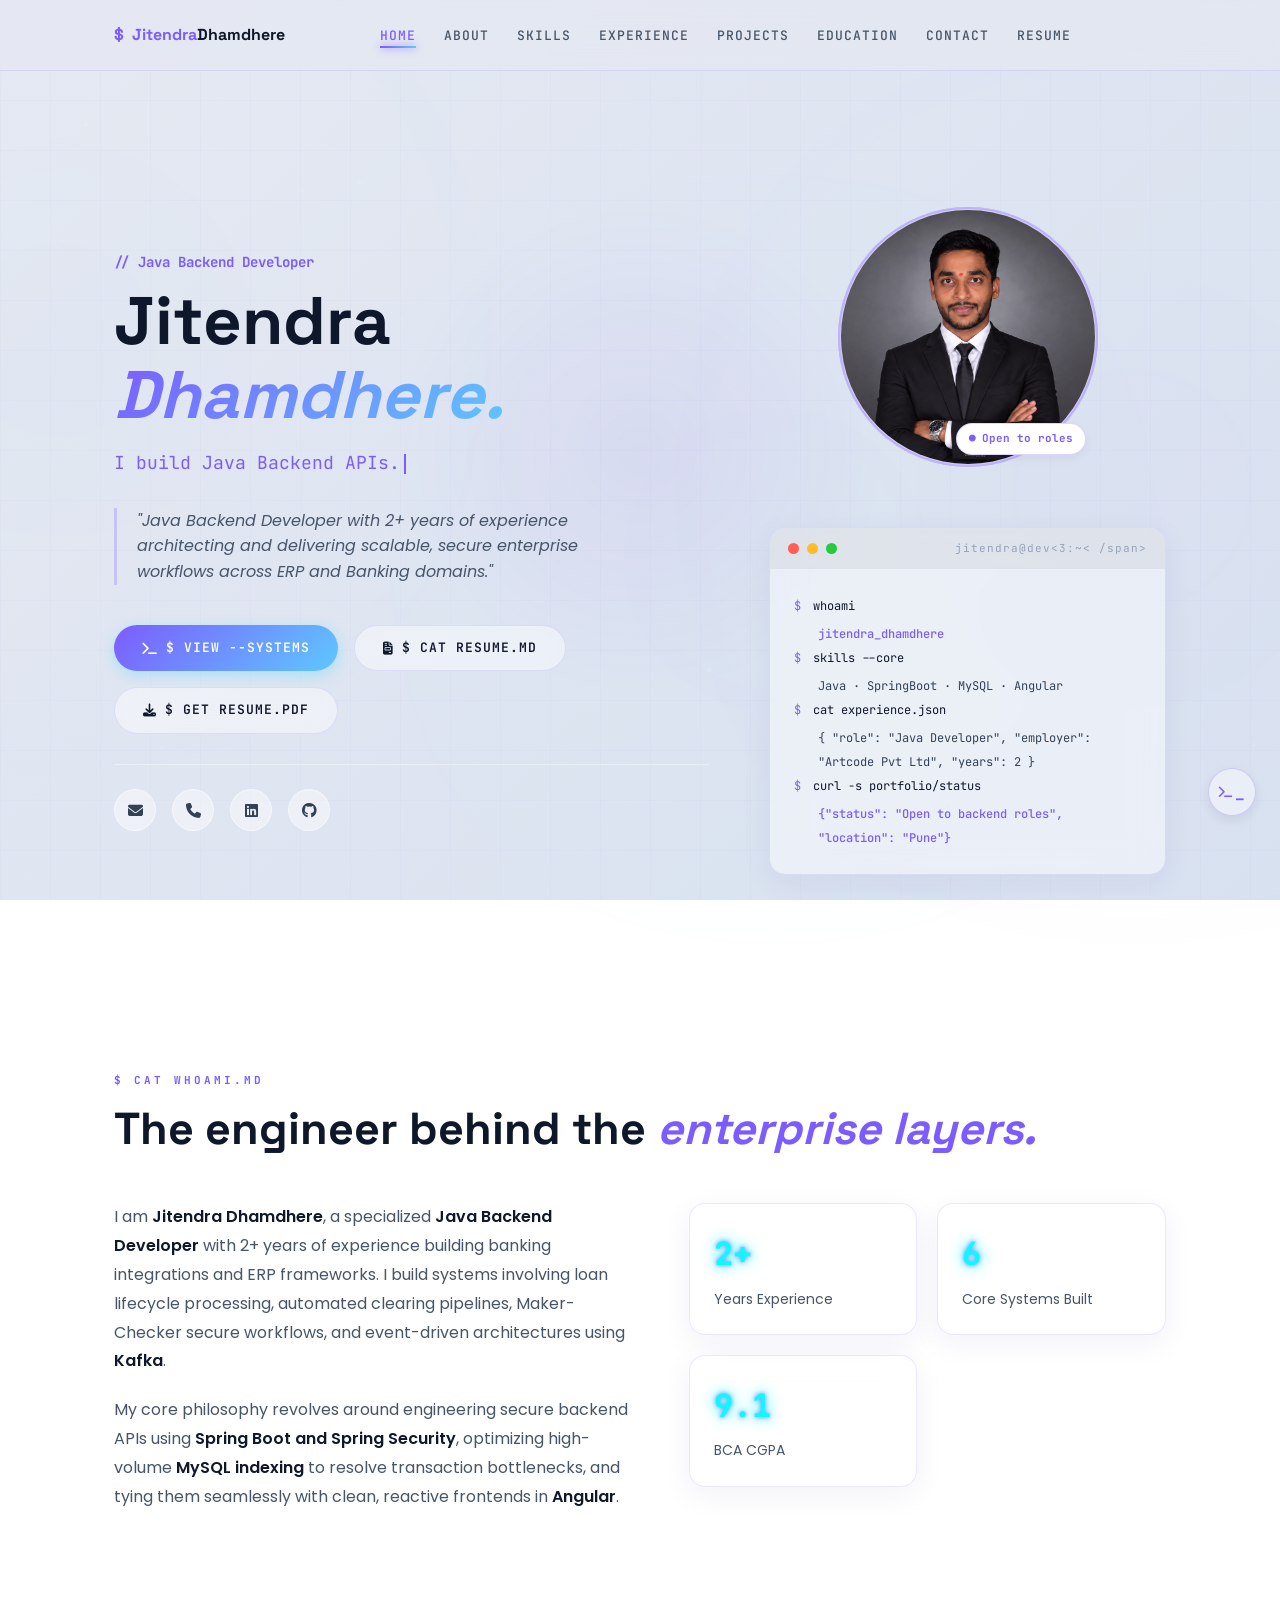
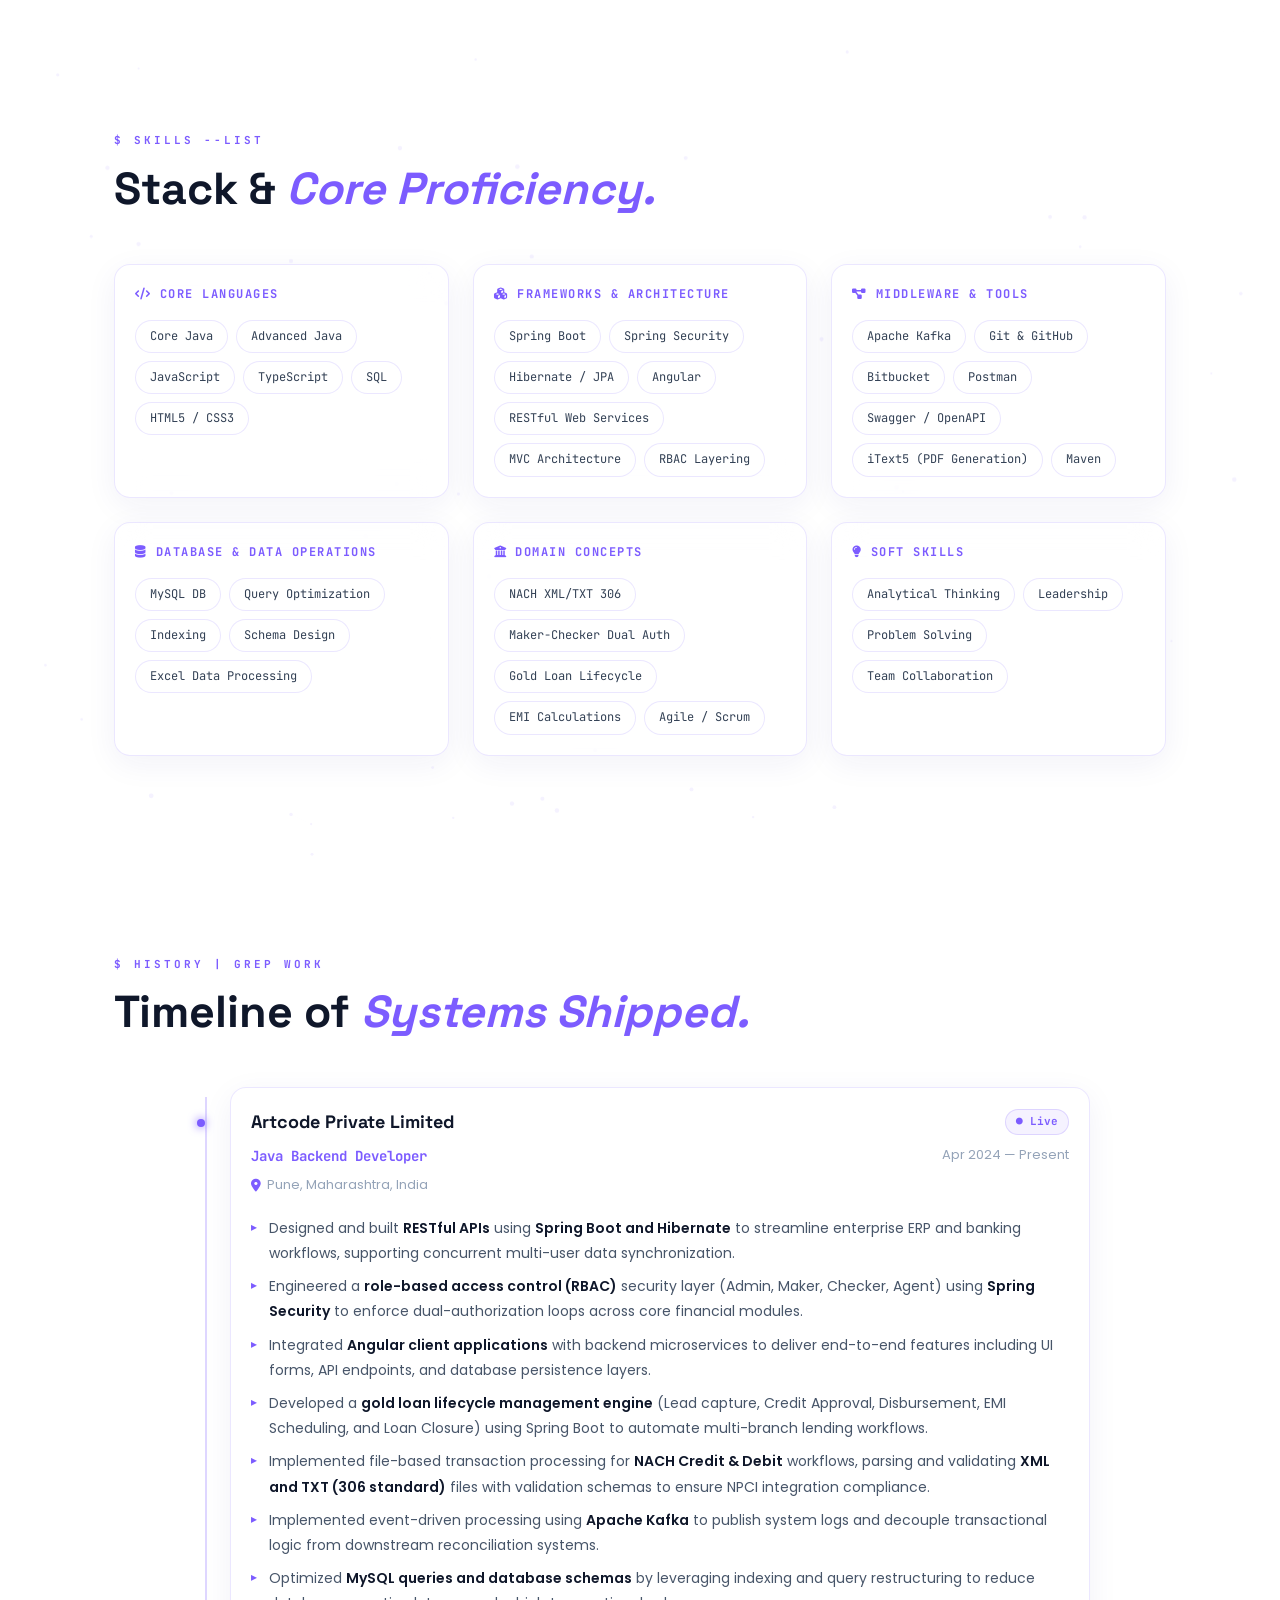
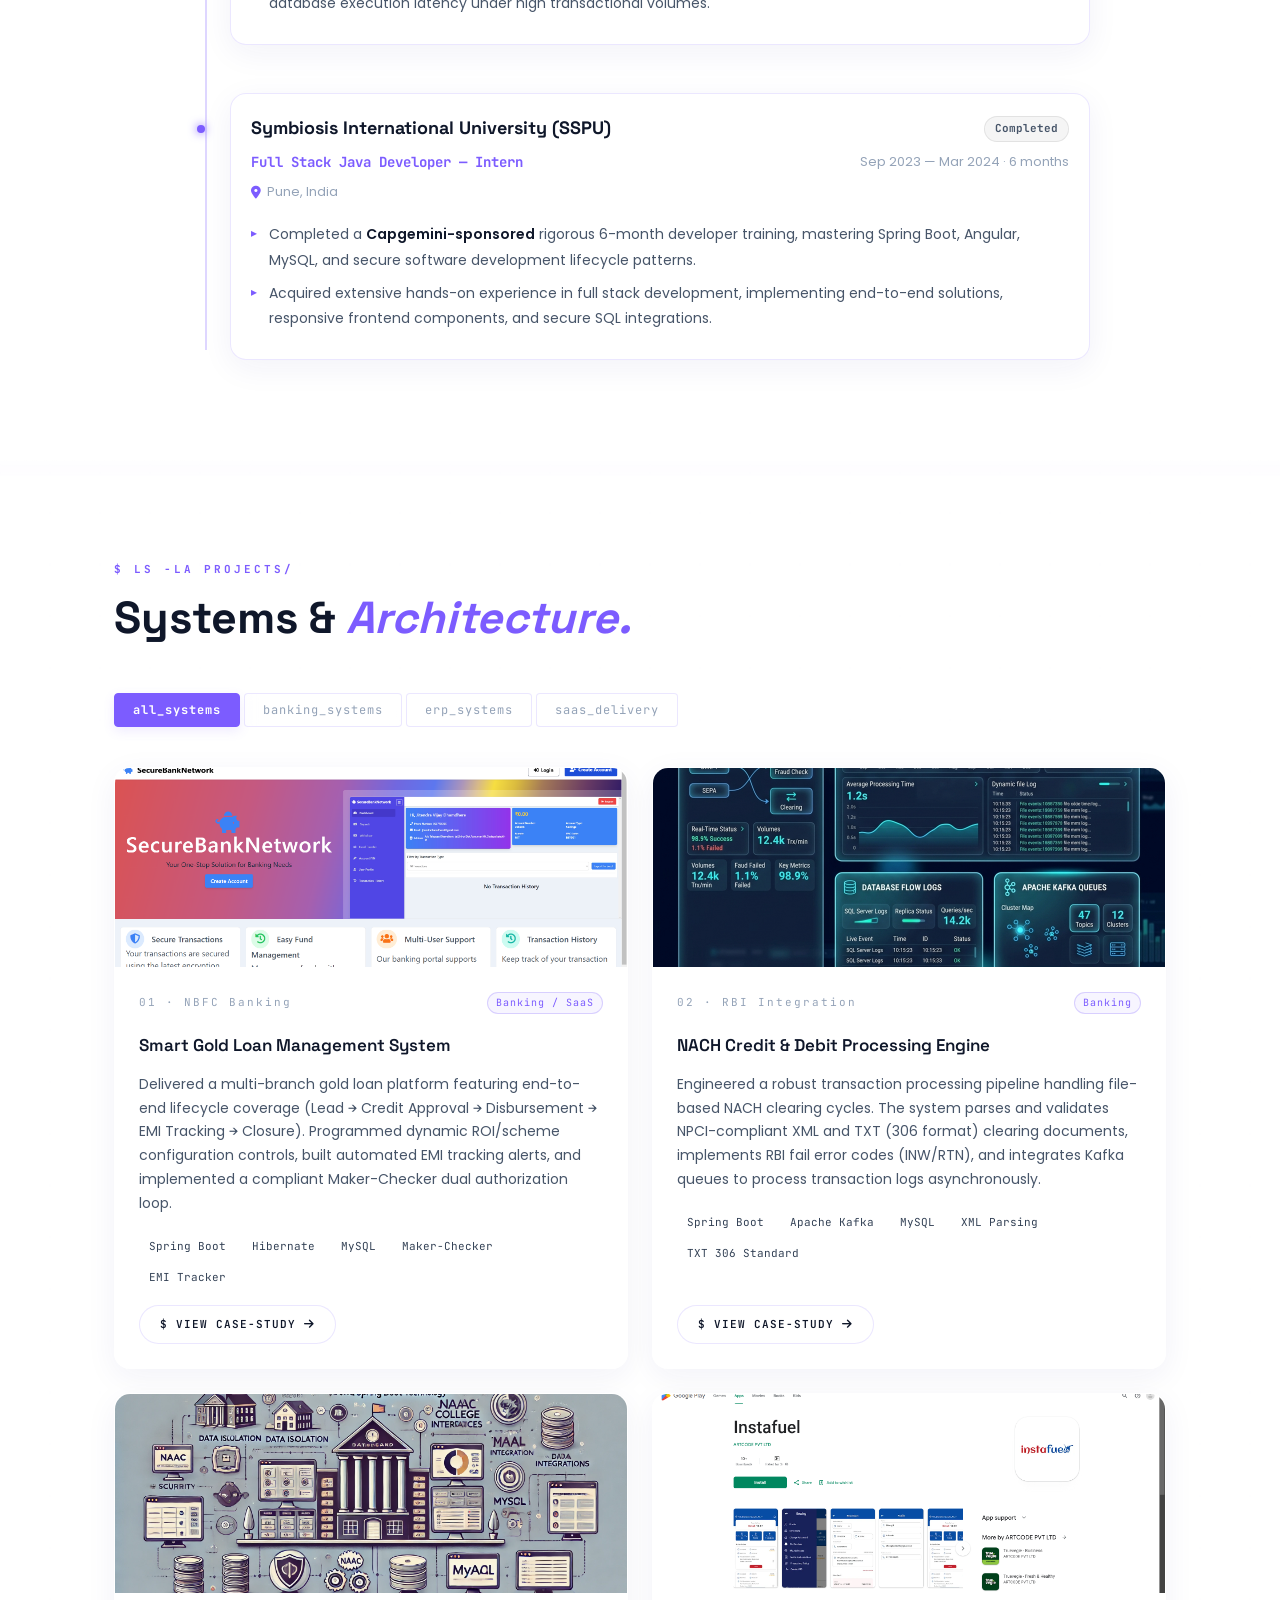
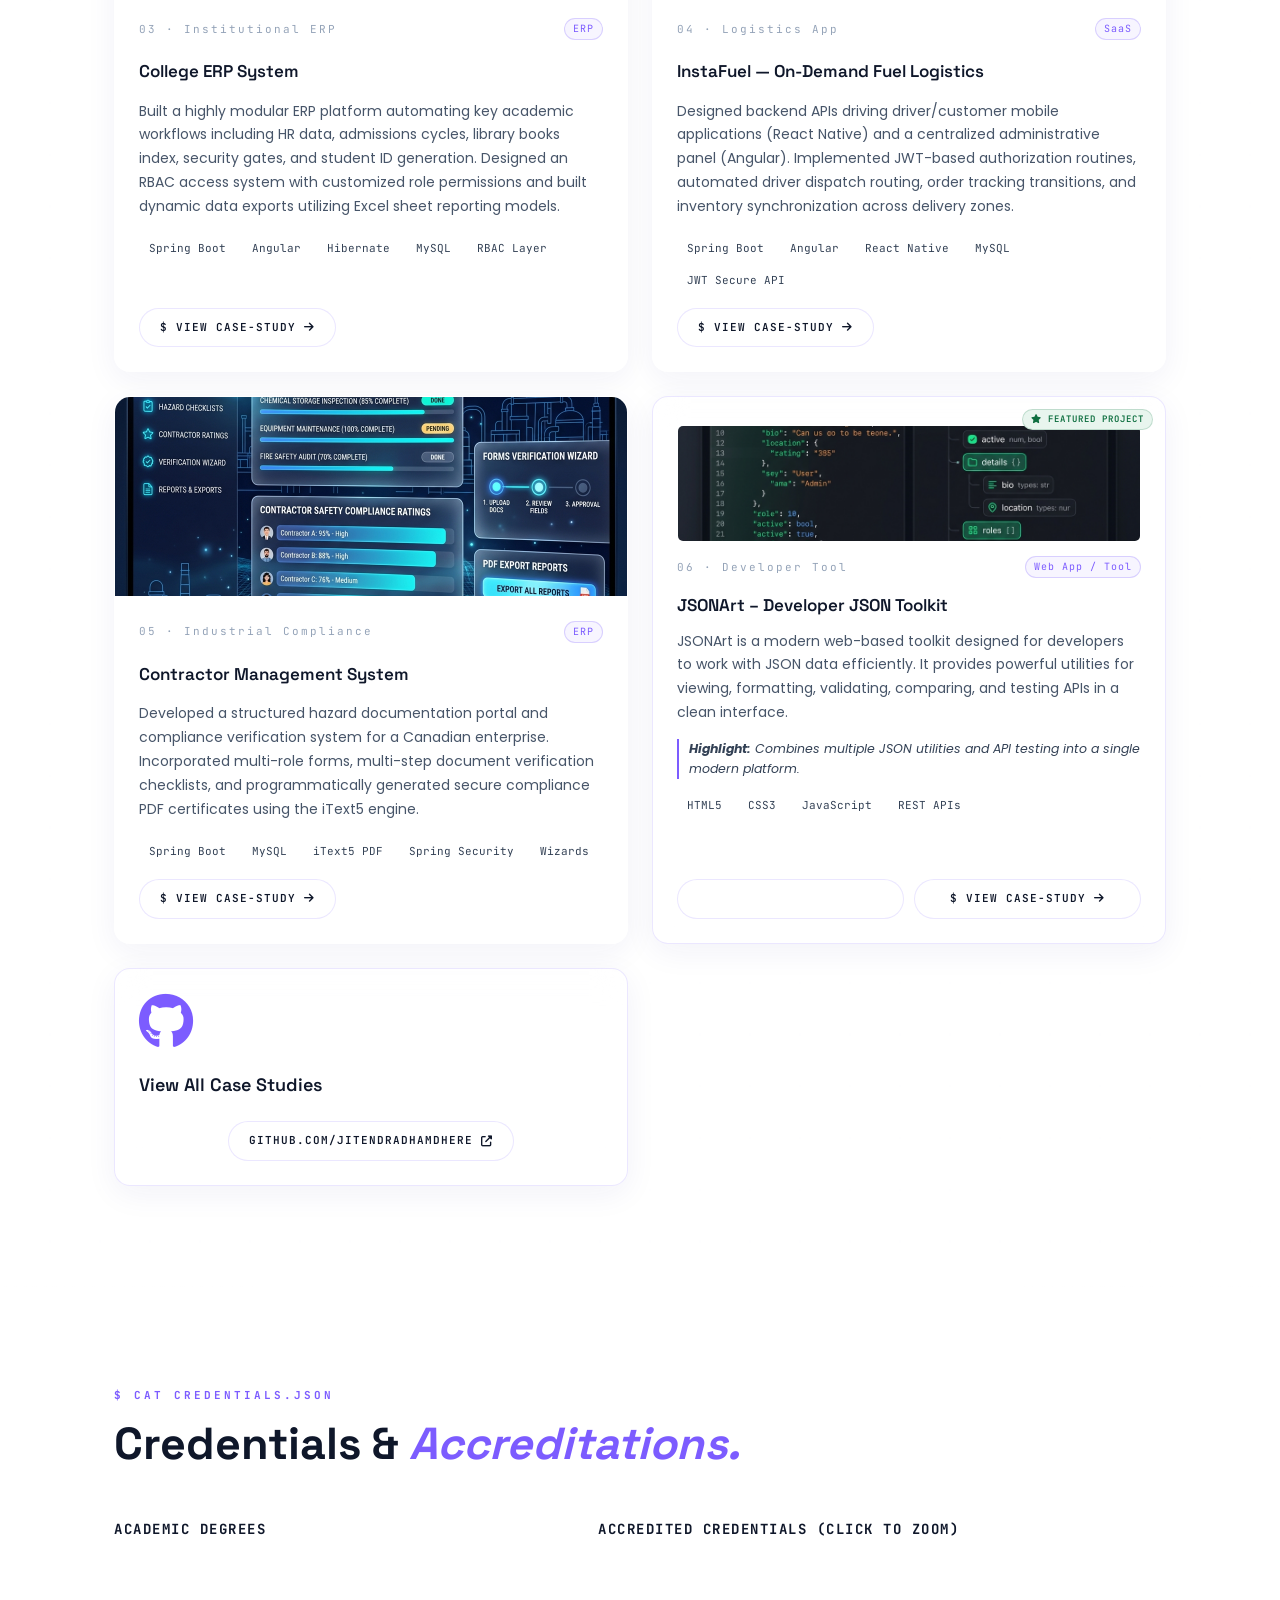
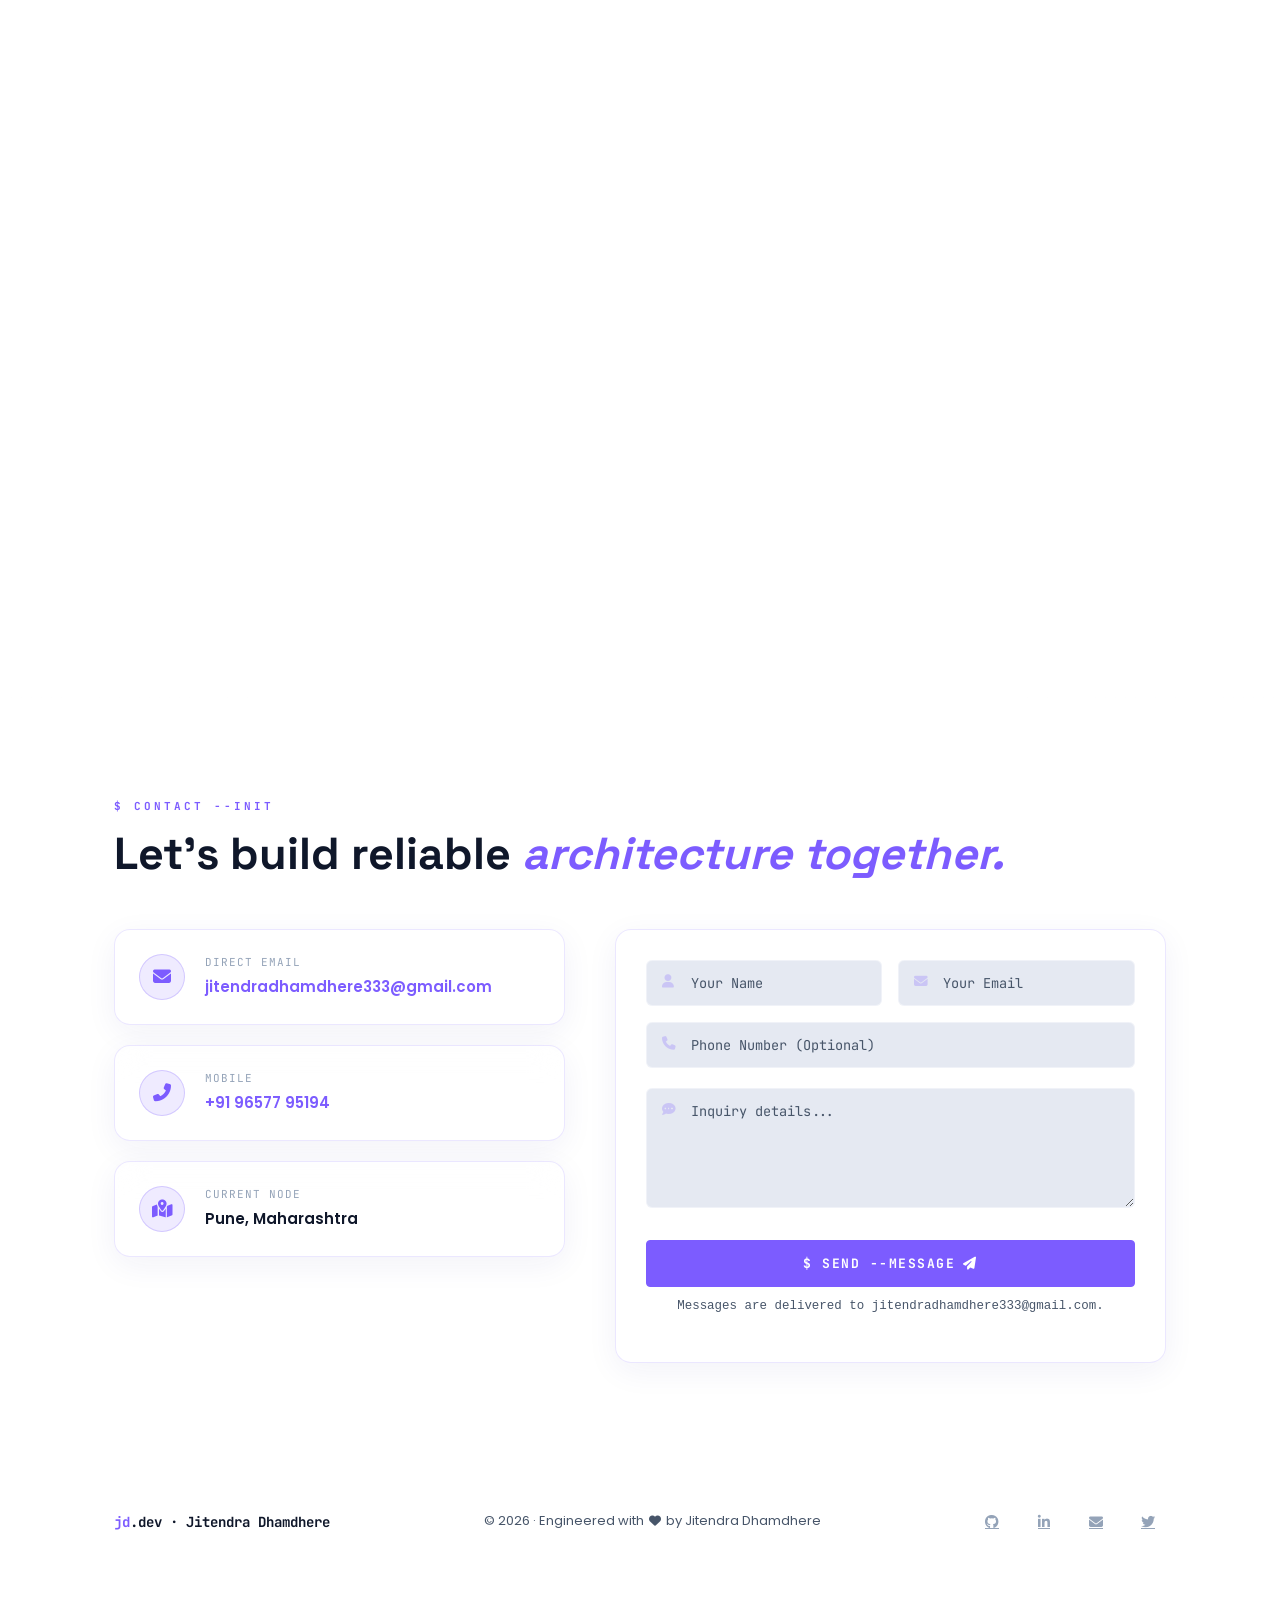
==== commit f5f6d261: "feat: update resume links to new PDF version, add direct download and chatbot integration, clean up " ====
--- a/index.html
+++ b/index.html
@@ -3173,6 +3173,17 @@
         </svg>
         Open to work?
       </button>
+      <button class="chat-pill" onclick="triggerQuickReply('Resume')">
+        <svg xmlns="http://www.w3.org/2000/svg" viewBox="0 0 24 24" fill="none" stroke="currentColor" stroke-width="2"
+          stroke-linecap="round" stroke-linejoin="round" class="lucide lucide-file-text">
+          <path d="M15 2H6a2 2 0 0 0-2 2v16a2 2 0 0 0 2 2h12a2 2 0 0 0 2-2V7Z"/>
+          <path d="M14 2v4a2 2 0 0 0 2 2h4"/>
+          <path d="M10 9H8"/>
+          <path d="M16 13H8"/>
+          <path d="M16 17H8"/>
+        </svg>
+        Resume
+      </button>
     </div>
 
     <form class="chat-input-form" id="jd-chat-form">
@@ -3210,6 +3221,7 @@
         <li><a href="#projects">Projects</a></li>
         <li><a href="#education">Education</a></li>
         <li><a href="#contact">Contact</a></li>
+        <li><a href="./resume.html">Resume</a></li>
       </ul>
 
       <div class="nav-actions">
@@ -3228,6 +3240,7 @@
       <li><a href="#projects">Projects</a></li>
       <li><a href="#education">Education</a></li>
       <li><a href="#contact">Contact</a></li>
+      <li><a href="./resume.html">Resume</a></li>
     </ul>
   </header>
 
@@ -3256,6 +3269,7 @@
             <div class="btn-group">
               <a href="#projects" class="btn btn-green"><i class="fas fa-terminal"></i> $ view --systems</a>
               <a href="./resume.html" class="btn btn-ghost"><i class="fas fa-file-invoice"></i> $ cat resume.md</a>
+              <a href="./assets/Jitendra_Dhamdhere_Java_Developer_Resume.pdf" download="Jitendra_Dhamdhere_Resume.pdf" target="_blank" rel="noopener noreferrer" class="btn btn-ghost" title="Download Official PDF Resume"><i class="fas fa-download"></i> $ get resume.pdf</a>
             </div>
 
             <div class="hero-contact-info-row">
@@ -4979,6 +4993,12 @@
 6. Microsoft Cloud Hostclone Program — Scalable Hostclone Engineering
 7. Data Structures & Algorithms in Java — SSPU DSA Coding Program
 8. Devton Hackathon Certificate — System Design Hackathon`,
+
+        resume: `📄 Official Resume / CV:
+- Online Interactive Resume: resume.html
+- Direct PDF Download: ./assets/Jitendra_Dhamdhere_Java_Developer_Resume.pdf
+
+You can view the full digital resume online or download the official PDF directly!`,
 
         greeting: `🤖 Hello! I am jd.bot, Jitendra's personal assistant terminal.
 I am running offline and can answer questions about Jitendra's backend engineering expertise, projects, and career options.
@@ -5132,6 +5152,10 @@
         else if (text.includes('hello') || text.includes('hi') || text.includes('hey') || text.includes('start') || text.includes('welcome')) {
           reply = chatDb.greeting;
         }
+        // Resume / CV matches
+        else if (text.includes('resume') || text.includes('cv') || text.includes('pdf') || text.includes('curriculum')) {
+          reply = chatDb.resume;
+        }
 
         const typingIndicator = showTypingIndicator();
 
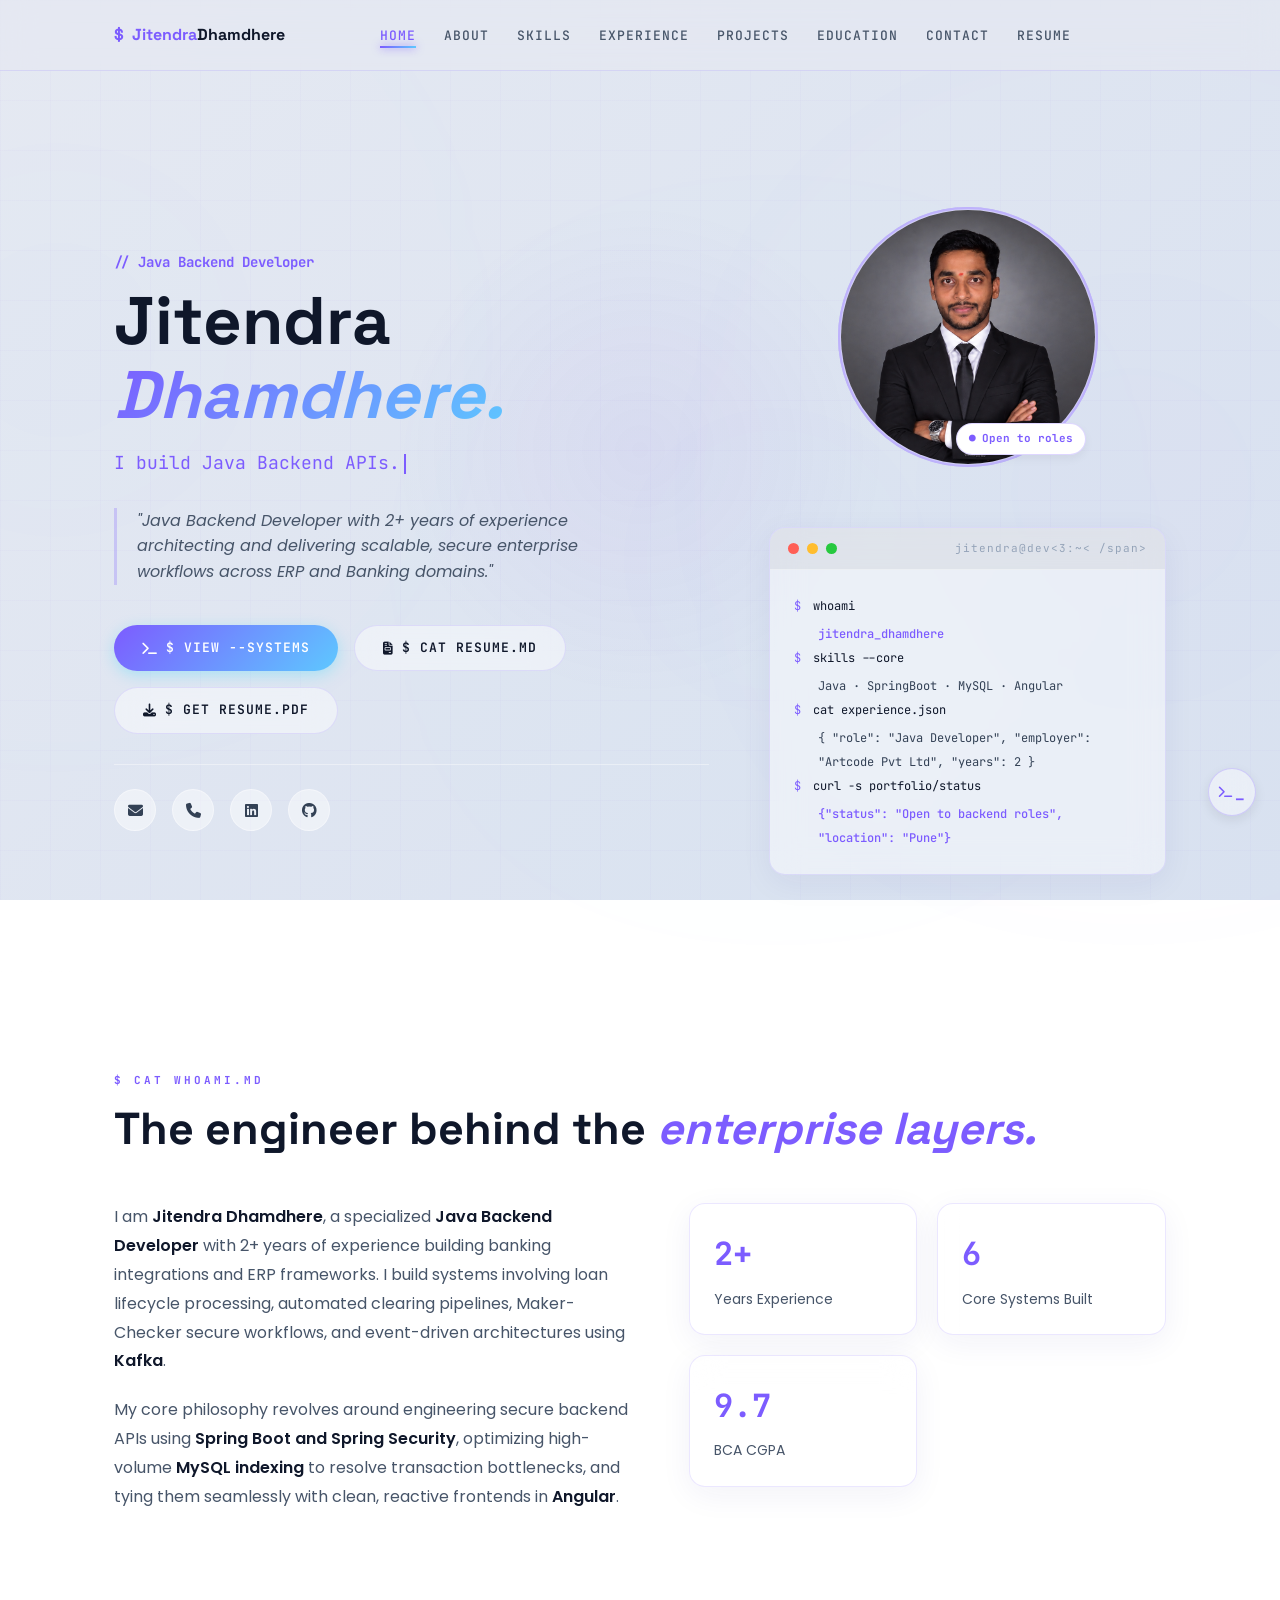
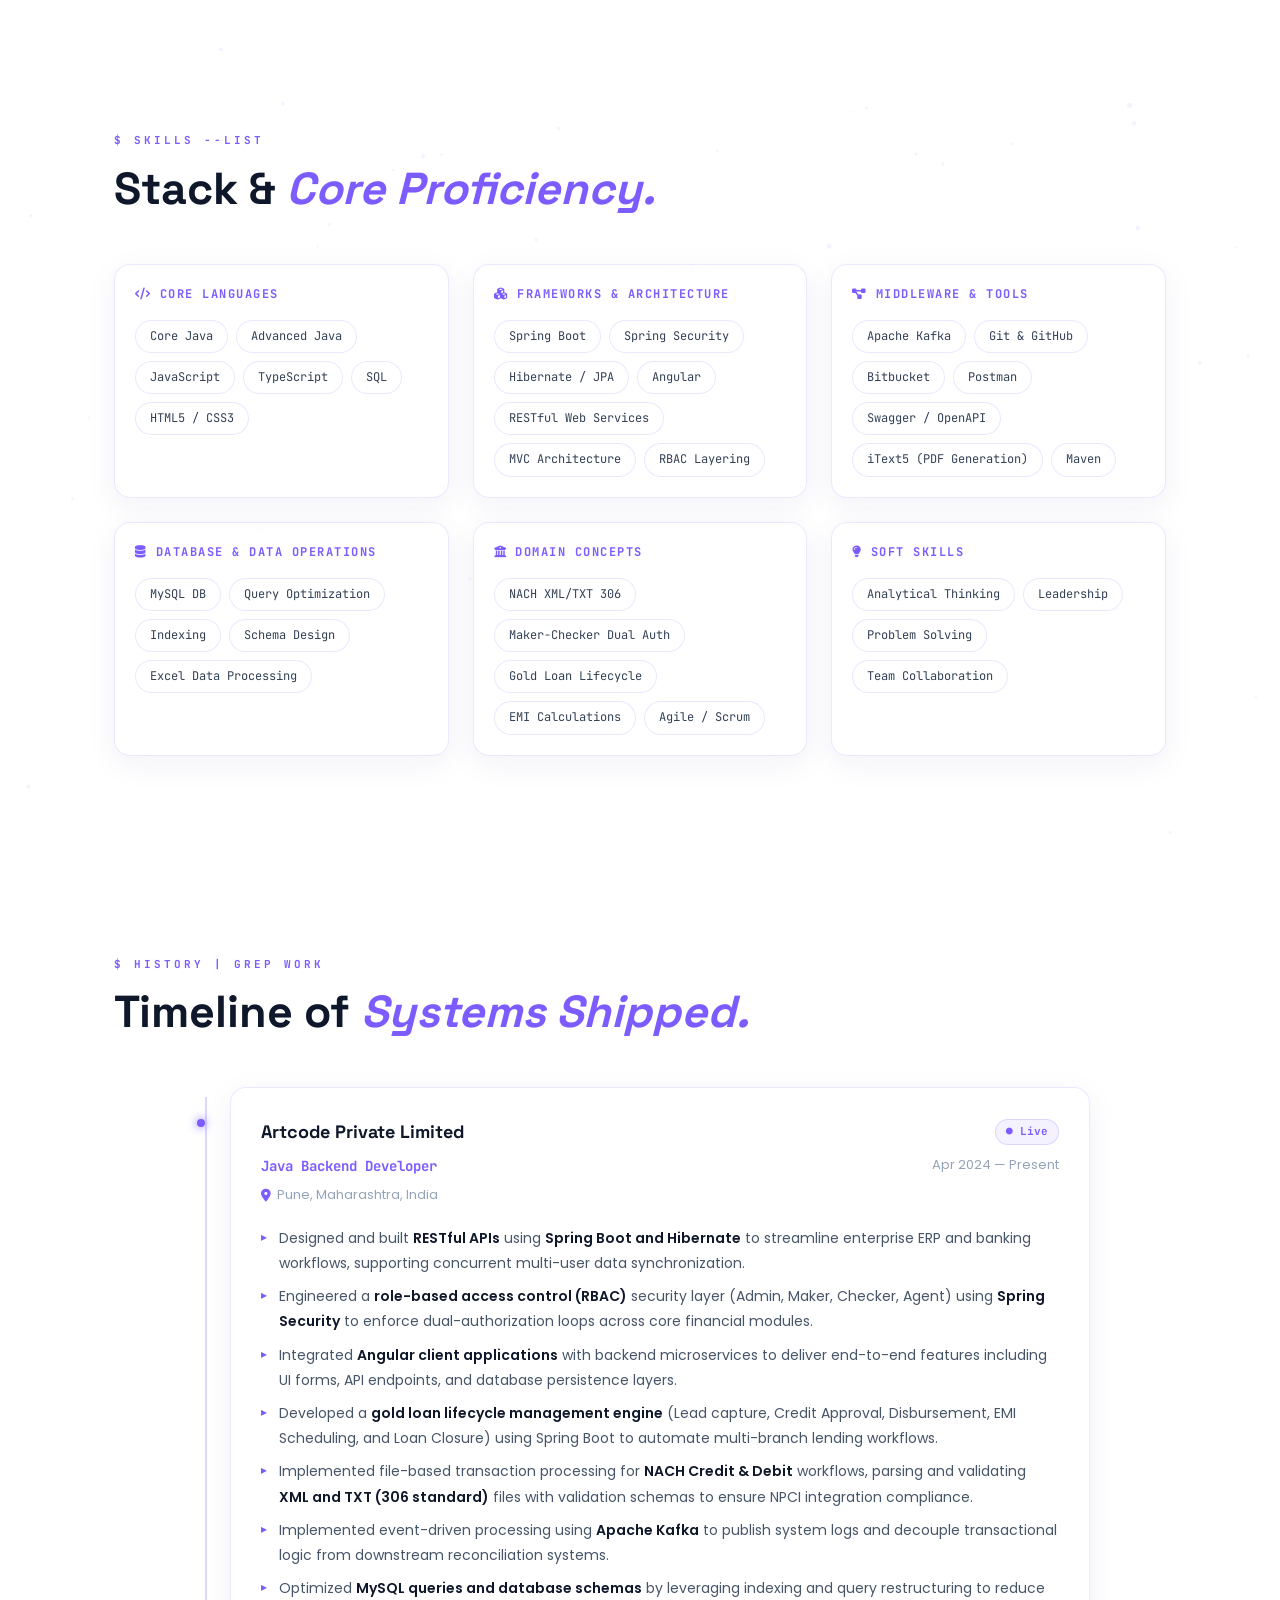
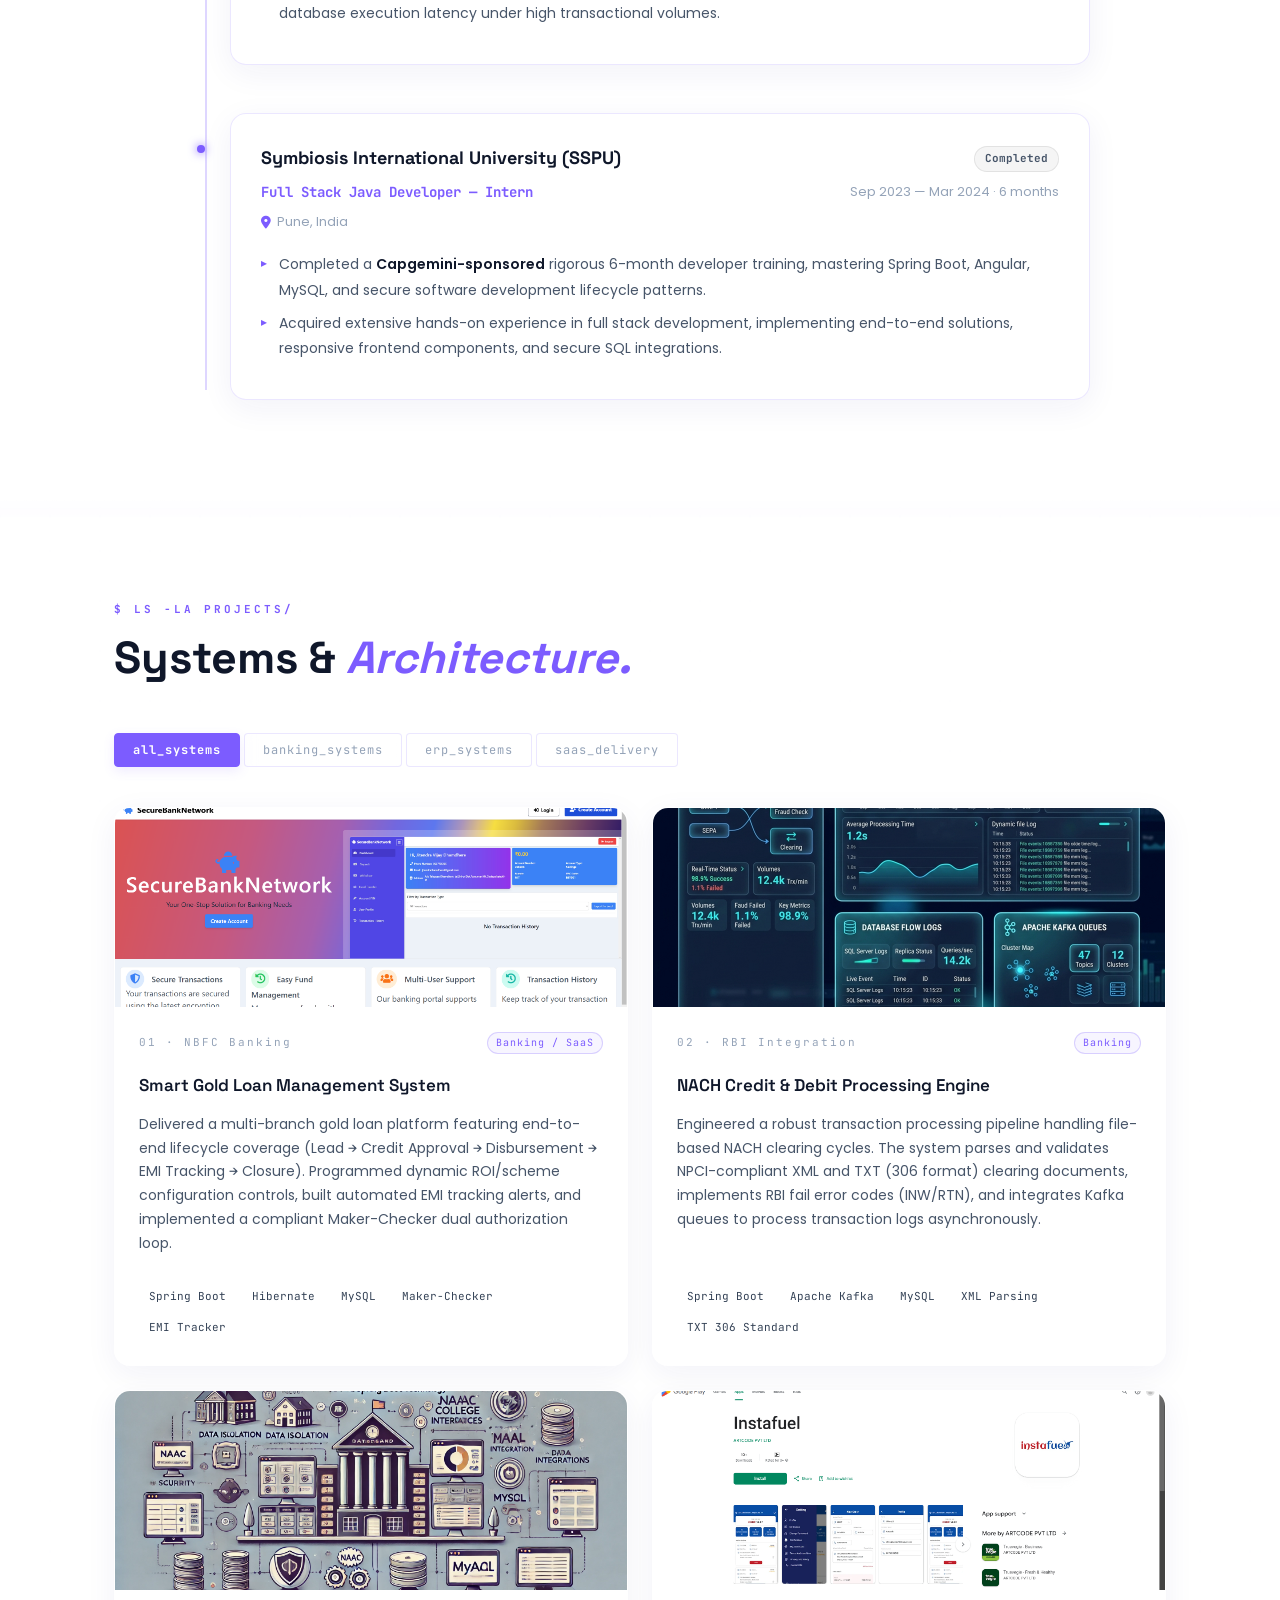
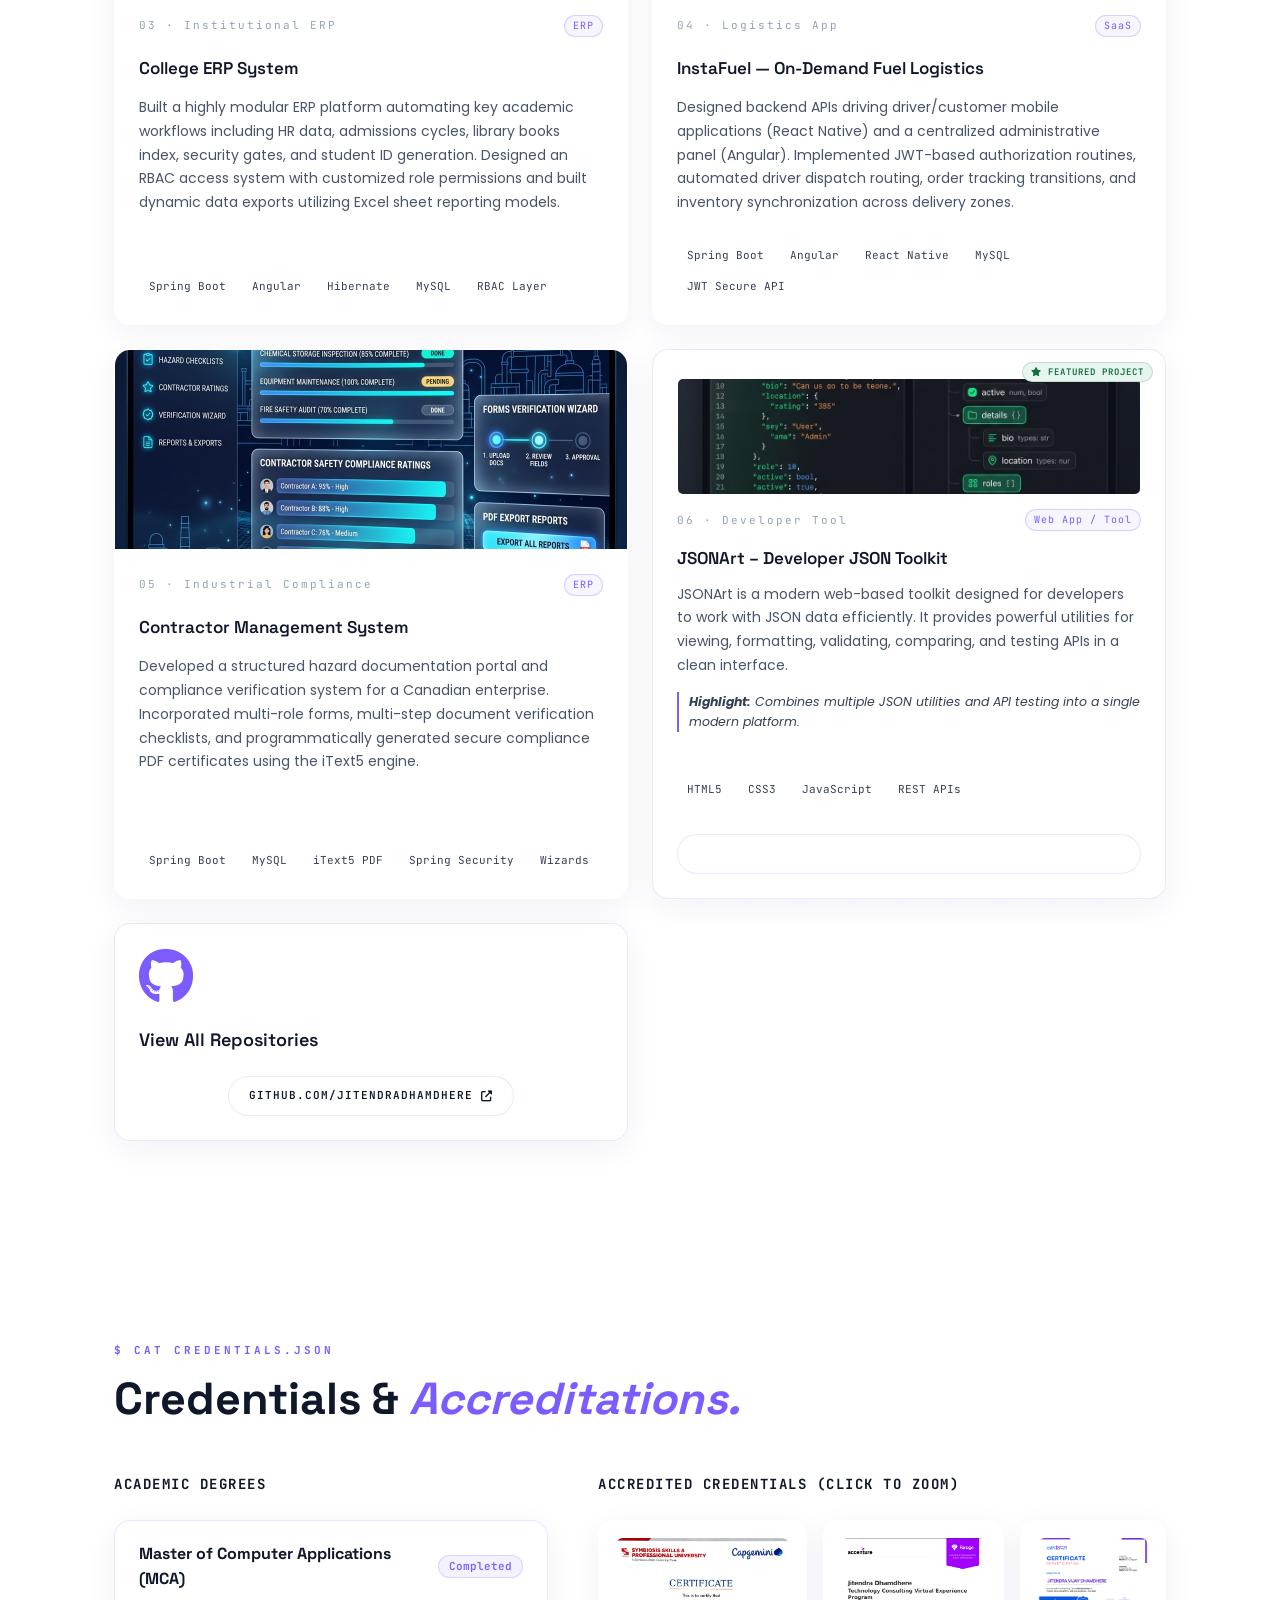
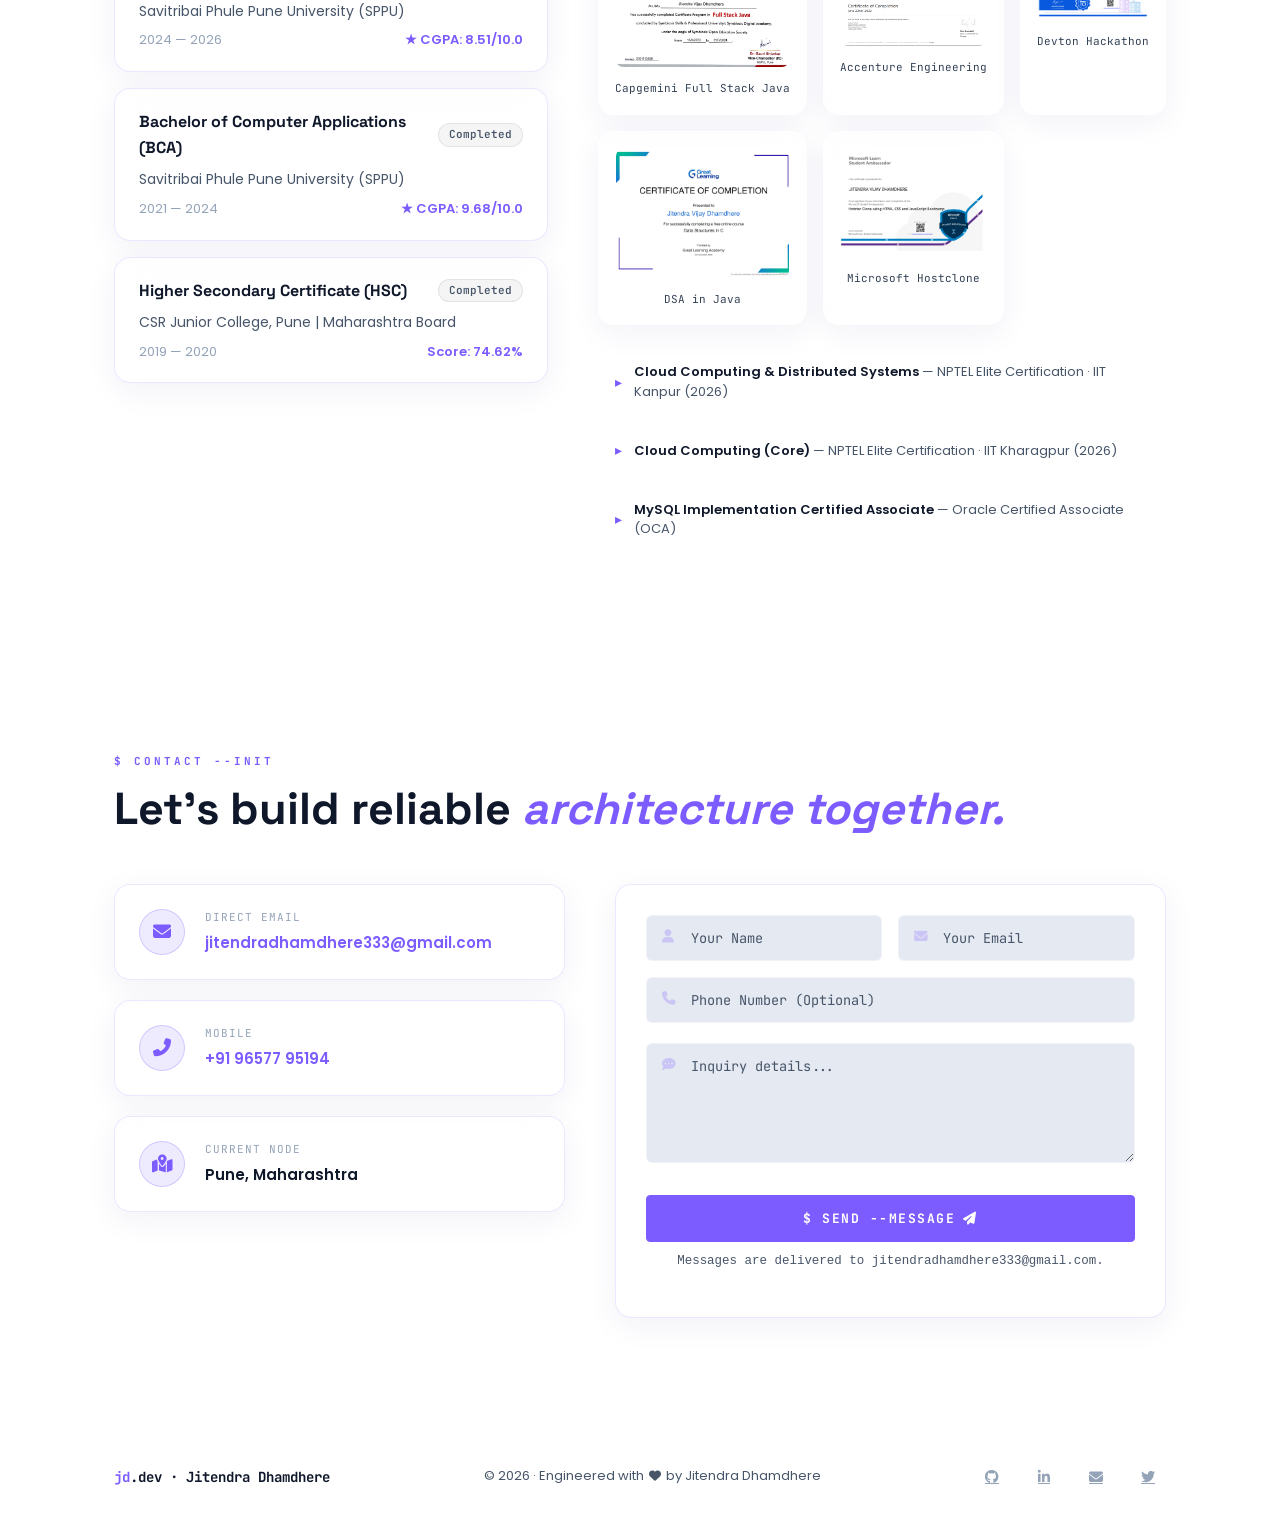
==== commit a010ef98: "refactor: remove space background animation scripts and implement standardized favicon set" ====
--- a/index.html
+++ b/index.html
@@ -41,7 +41,10 @@
   <link rel="preload" href="./assets/images/jitendra.jpg" as="image">
 
   <!-- Favicon -->
-  <link rel="icon" href="./assets/images/favicon1.png" type="image/png">
+  <link rel="icon" id="favicon" type="image/svg+xml" href="./assets/images/favicon.svg">
+  <link rel="alternate icon" type="image/png" sizes="32x32" href="./assets/images/favicon-32x32.png">
+  <link rel="alternate icon" type="image/png" sizes="16x16" href="./assets/images/favicon-16x16.png">
+  <link rel="apple-touch-icon" sizes="180x180" href="./assets/images/apple-touch-icon.png">
 
   <!-- Schema.org Person & WebSite JSON-LD Structured Data -->
   <script type="application/ld+json">
@@ -312,22 +315,7 @@
       box-shadow: 0 8px 32px 0 rgba(124, 92, 255, 0.12) !important;
     }
 
-    /* Glassmorphism Background Glowing Orbs replaced by Space Elements */
-    #space-canvas {
-      position: fixed;
-      inset: 0;
-      width: 100vw;
-      height: 100vh;
-      z-index: -3;
-      pointer-events: none;
-      will-change: transform;
-      transition: opacity 0.3s ease;
-    }
-
-    [data-theme="light"] #space-canvas {
-      opacity: 0.15;
-      /* Subtle stars in light mode */
-    }
+
 
     .space-mid-layer {
       position: fixed;
@@ -1639,7 +1627,8 @@
       display: flex;
       flex-wrap: wrap;
       gap: 6px;
-      margin-top: 4px;
+      margin-top: auto;
+      padding-top: 14px;
     }
 
     .tech-badge {
@@ -3105,8 +3094,7 @@
 </head>
 
 <body>
-  <!-- Universe / Space Background Layout -->
-  <canvas id="space-canvas"></canvas>
+
   <div class="space-mid-layer">
     <div class="space-nebula orb-1"></div>
     <div class="space-nebula orb-2"></div>
@@ -3586,9 +3574,6 @@
                 <span class="tech-badge">Maker-Checker</span>
                 <span class="tech-badge">EMI Tracker</span>
               </div>
-              <a href="./gold-loan.html" class="project-view-btn">
-                $ view case-study <i class="fas fa-arrow-right"></i>
-              </a>
             </div>
           </div>
 
@@ -3615,9 +3600,6 @@
                 <span class="tech-badge">XML Parsing</span>
                 <span class="tech-badge">TXT 306 Standard</span>
               </div>
-              <a href="./nach-engine.html" class="project-view-btn">
-                $ view case-study <i class="fas fa-arrow-right"></i>
-              </a>
             </div>
           </div>
 
@@ -3645,9 +3627,6 @@
                 <span class="tech-badge">MySQL</span>
                 <span class="tech-badge">RBAC Layer</span>
               </div>
-              <a href="./college-erp.html" class="project-view-btn">
-                $ view case-study <i class="fas fa-arrow-right"></i>
-              </a>
             </div>
           </div>
 
@@ -3676,9 +3655,6 @@
                 <span class="tech-badge">MySQL</span>
                 <span class="tech-badge">JWT Secure API</span>
               </div>
-              <a href="./instafuel.html" class="project-view-btn">
-                $ view case-study <i class="fas fa-arrow-right"></i>
-              </a>
             </div>
           </div>
 
@@ -3705,9 +3681,6 @@
                 <span class="tech-badge">Spring Security</span>
                 <span class="tech-badge">Wizards</span>
               </div>
-              <a href="./contractor-management.html" class="project-view-btn">
-                $ view case-study <i class="fas fa-arrow-right"></i>
-              </a>
             </div>
           </div>
 
@@ -3742,9 +3715,6 @@
                 <a href="https://jsonart.vercel.app/" target="_blank" class="project-view-btn live-btn">
                   $ run live-demo <i class="fas fa-external-link-alt" style="font-size: 0.75rem;"></i>
                 </a>
-                <a href="./jsonart.html" class="project-view-btn case-btn">
-                  $ view case-study <i class="fas fa-arrow-right"></i>
-                </a>
               </div>
             </div>
           </div>
@@ -3753,7 +3723,7 @@
           <div class="project-card in-view-card github-cta-card" data-domain="all">
             <div class="project-card-content">
               <i class="fab fa-github cta-git-icon"></i>
-              <span class="cta-git-label">View All Case Studies</span>
+              <span class="cta-git-label">View All Repositories</span>
               <a href="https://github.com/JitendraDhamdhere" target="_blank" class="project-view-btn">
                 github.com/JitendraDhamdhere <i class="fas fa-external-link-alt"></i>
               </a>
@@ -4159,209 +4129,16 @@
     // Smooth transitions on theme change
     document.body.style.transition = 'background 0.3s ease, color 0.3s ease';
 
-    /* ─── UNIVERSE BACKGROUND ANIMATIONS & PARALLAX ─── */
-    class SpaceBackground {
-      constructor() {
-        this.canvas = document.getElementById('space-canvas');
-        if (!this.canvas) return;
-        this.ctx = this.canvas.getContext('2d');
-        this.stars = [];
-        this.shootingStars = [];
-        this.starCount = window.innerWidth < 768 ? 130 : 250;
-        this.animationFrameId = null;
-        this.shootingStarChance = 0.0003; // rare shooting stars (~15-20 seconds)
-
-        this.init();
-        this.bindEvents();
-        this.start();
-      }
-
-      init() {
-        this.resize();
-        this.stars = [];
-
-        // 1. Photographic deep-space stars (varying depth/brightness)
-        for (let i = 0; i < this.starCount; i++) {
-          const rand = Math.random();
-          let color = '#ffffff';
-          if (rand > 0.85) {
-            color = '#e0f2fe'; // pale blue
-          } else if (rand > 0.70) {
-            color = '#fffbeb'; // warm yellow-white
-          }
-
-          // Depth: mostly small & dim, few closer & bright
-          let size = 0.5 + Math.random() * 0.7; // default small
-          if (Math.random() > 0.88) {
-            size = 1.2 + Math.random() * 1.3; // larger stars (max ~2.5px)
-          }
-
-          this.stars.push({
-            x: Math.random() * this.canvas.width,
-            y: Math.random() * this.canvas.height,
-            size: size,
-            alpha: Math.random() * 0.85 + 0.1,
-            twinkleSpeed: 0.004 + Math.random() * 0.012,
-            twinkleDir: Math.random() > 0.5 ? 1 : -1,
-            color: color
-          });
-        }
-
-        // 2. Faint Milky Way diagonal band (denser small stars)
-        const mwCount = Math.floor(this.starCount * 0.5);
-        for (let i = 0; i < mwCount; i++) {
-          const x = Math.random() * this.canvas.width;
-          // Normal distribution along diagonal from top-left to bottom-right
-          const offset = (Math.random() - 0.5) * (this.canvas.height * 0.35);
-          const y = (x / this.canvas.width) * this.canvas.height + offset;
-
-          if (y >= 0 && y <= this.canvas.height) {
-            this.stars.push({
-              x: x,
-              y: y,
-              size: 0.3 + Math.random() * 0.6,
-              alpha: Math.random() * 0.25 + 0.05, // dim
-              twinkleSpeed: 0.002 + Math.random() * 0.008,
-              twinkleDir: Math.random() > 0.5 ? 1 : -1,
-              color: Math.random() > 0.5 ? '#fffbeb' : '#e0f2fe'
-            });
-          }
-        }
-      }
-
-      resize() {
-        this.canvas.width = window.innerWidth;
-        this.canvas.height = window.innerHeight;
-      }
-
-      bindEvents() {
-        window.addEventListener('resize', () => {
-          this.resize();
-          this.init();
-        });
-
-        document.addEventListener('visibilitychange', () => {
-          if (document.hidden) {
-            this.stop();
-          } else {
-            this.start();
-          }
-        });
-      }
-
-      start() {
-        if (this.animationFrameId) return;
-        const loop = () => {
-          this.updateAndDraw();
-          this.animationFrameId = requestAnimationFrame(loop);
-        };
-        this.animationFrameId = requestAnimationFrame(loop);
-      }
-
-      stop() {
-        if (this.animationFrameId) {
-          cancelAnimationFrame(this.animationFrameId);
-          this.animationFrameId = null;
-        }
-      }
-
-      createShootingStar() {
-        const startX = Math.random() * this.canvas.width * 0.8;
-        const startY = Math.random() * this.canvas.height * 0.4;
-        const length = Math.random() * 50 + 30; // shorter streak
-        const speed = Math.random() * 5 + 6; // fast
-        const angle = Math.PI / 6 + Math.random() * (Math.PI / 15);
-
-        this.shootingStars.push({
-          x: startX,
-          y: startY,
-          dx: Math.cos(angle) * speed,
-          dy: Math.sin(angle) * speed,
-          length: length,
-          opacity: 1.0,
-          fadeSpeed: 0.015 + Math.random() * 0.015
-        });
-      }
-
-      drawMilkyWayHaze() {
-        // Broad diagonal faint glow
-        const grad = this.ctx.createLinearGradient(0, 0, this.canvas.width, this.canvas.height);
-        grad.addColorStop(0, 'rgba(124, 92, 255, 0)');
-        grad.addColorStop(0.35, 'rgba(124, 92, 255, 0.012)');
-        grad.addColorStop(0.5, 'rgba(94, 200, 255, 0.02)');
-        grad.addColorStop(0.65, 'rgba(124, 92, 255, 0.012)');
-        grad.addColorStop(1, 'rgba(124, 92, 255, 0)');
-
-        this.ctx.fillStyle = grad;
-        this.ctx.fillRect(0, 0, this.canvas.width, this.canvas.height);
-      }
-
-      updateAndDraw() {
-        this.ctx.clearRect(0, 0, this.canvas.width, this.canvas.height);
-
-        // Draw soft Milky Way dust haze first
-        this.drawMilkyWayHaze();
-
-        // 1. Twinkling Stars
-        this.stars.forEach(star => {
-          star.alpha += star.twinkleSpeed * star.twinkleDir;
-          if (star.alpha >= 1) {
-            star.alpha = 1;
-            star.twinkleDir = -1;
-          } else if (star.alpha <= 0.05) {
-            star.alpha = 0.05;
-            star.twinkleDir = 1;
-          }
-          this.ctx.fillStyle = star.color;
-          this.ctx.globalAlpha = star.alpha;
-          this.ctx.beginPath();
-          this.ctx.arc(star.x, star.y, star.size, 0, Math.PI * 2);
-          this.ctx.fill();
-        });
-
-        // 2. Shooting Stars
-        if (Math.random() < this.shootingStarChance && this.shootingStars.length < 2) {
-          this.createShootingStar();
-        }
-
-        this.shootingStars.forEach((star, index) => {
-          star.x += star.dx;
-          star.y += star.dy;
-          star.opacity -= star.fadeSpeed;
-
-          if (star.opacity <= 0) {
-            this.shootingStars.splice(index, 1);
-            return;
-          }
-
-          this.ctx.beginPath();
-          this.ctx.strokeStyle = `rgba(255, 255, 255, ${star.opacity})`;
-          this.ctx.lineWidth = 1.0; // thin streak
-          this.ctx.lineCap = 'round';
-          this.ctx.moveTo(star.x, star.y);
-          this.ctx.lineTo(star.x - star.dx * 5, star.y - star.dy * 5); // short trail
-          this.ctx.stroke();
-        });
-
-        this.ctx.globalAlpha = 1.0;
-      }
-    }
-
     // Parallax Scroll Control
-    const spaceCanvas = document.getElementById('space-canvas');
     const spaceMidLayer = document.querySelector('.space-mid-layer');
 
     function handleParallax() {
       const scrollY = window.scrollY;
       if (window.innerWidth >= 768) {
-        if (spaceCanvas) {
-          spaceCanvas.style.transform = `translateY(${-scrollY * 0.04}px)`;
-        }
         if (spaceMidLayer) {
           spaceMidLayer.style.transform = `translateY(${-scrollY * 0.1}px)`;
         }
       } else {
-        if (spaceCanvas) spaceCanvas.style.transform = '';
         if (spaceMidLayer) spaceMidLayer.style.transform = '';
       }
     }
@@ -4411,10 +4188,7 @@
 
     spaceSections.forEach(section => nebulaObserver.observe(section));
 
-    // Initialize Space Canvas
-    document.addEventListener('DOMContentLoaded', () => {
-      new SpaceBackground();
-    });
+
 
     /* ─── RESPONSIVE MOBILE NAVIGATION MENU ─── */
     const menuBtn = document.getElementById('menuBtn');
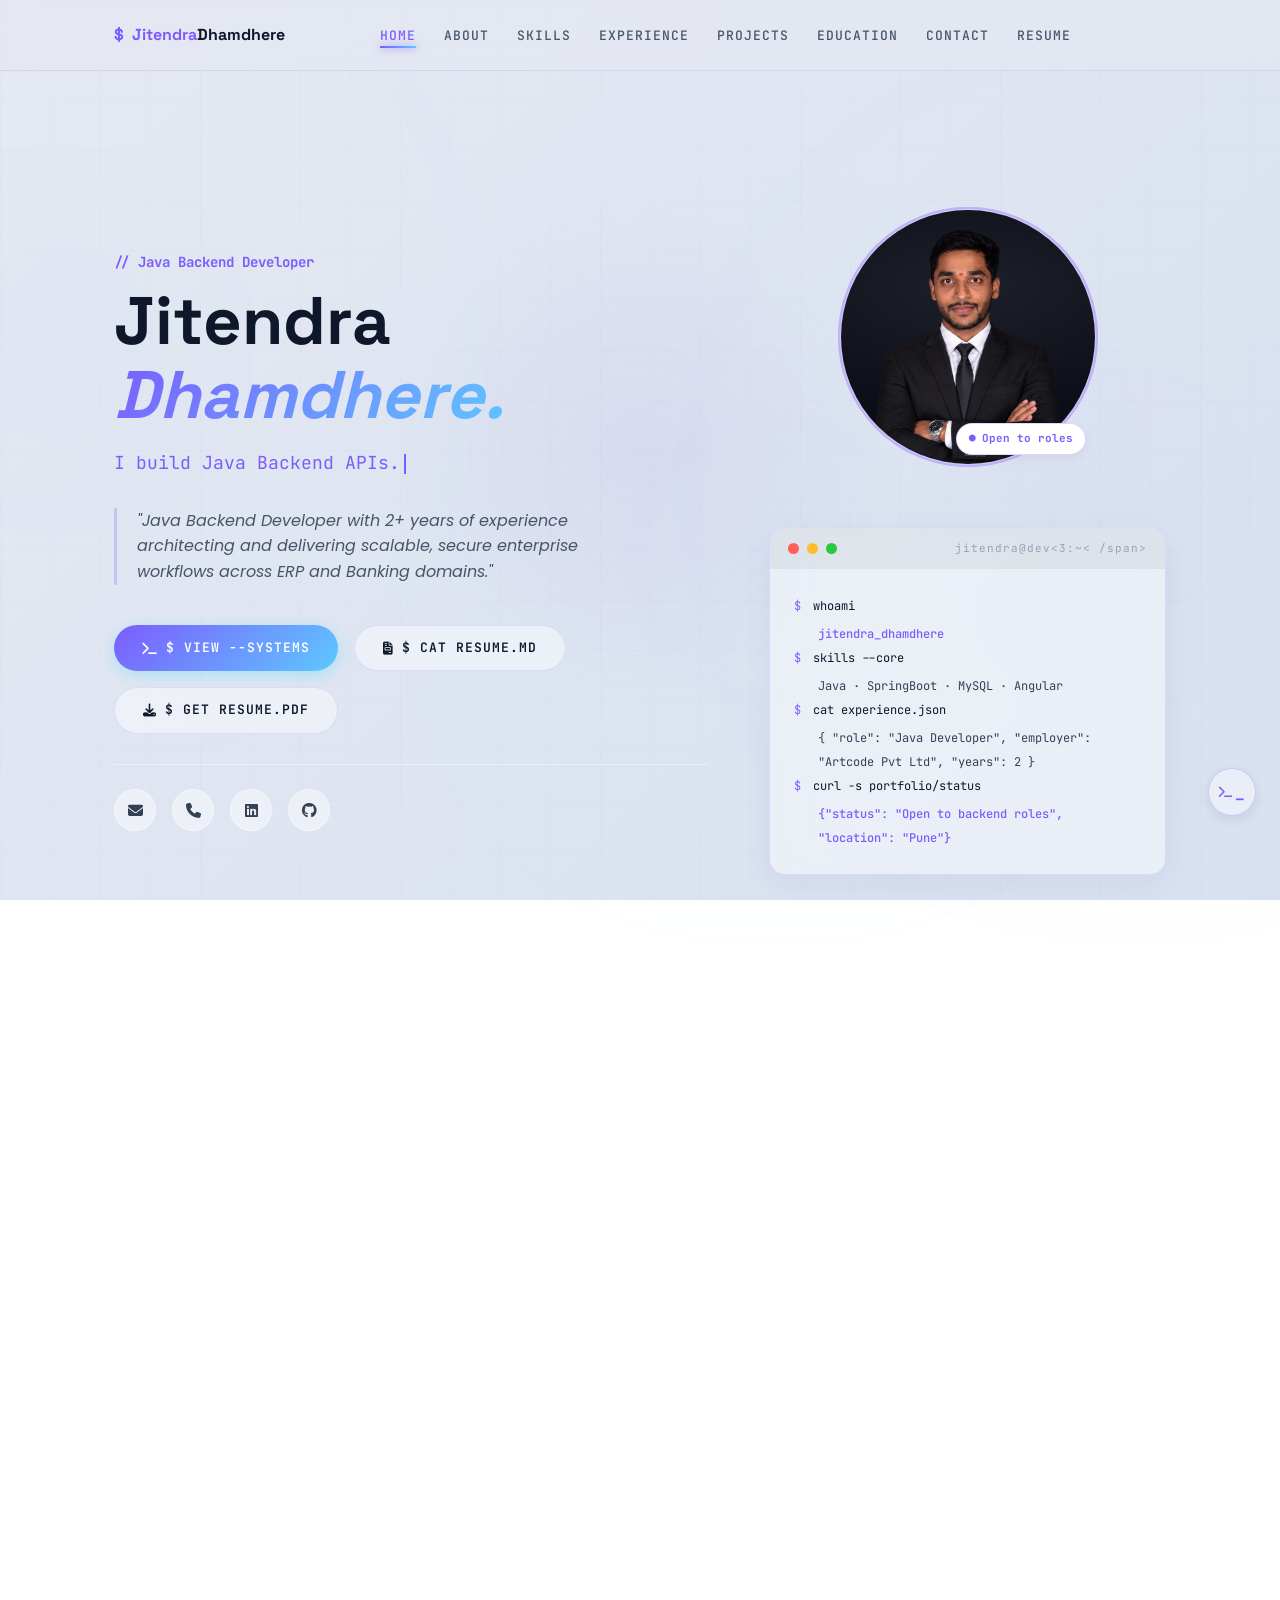
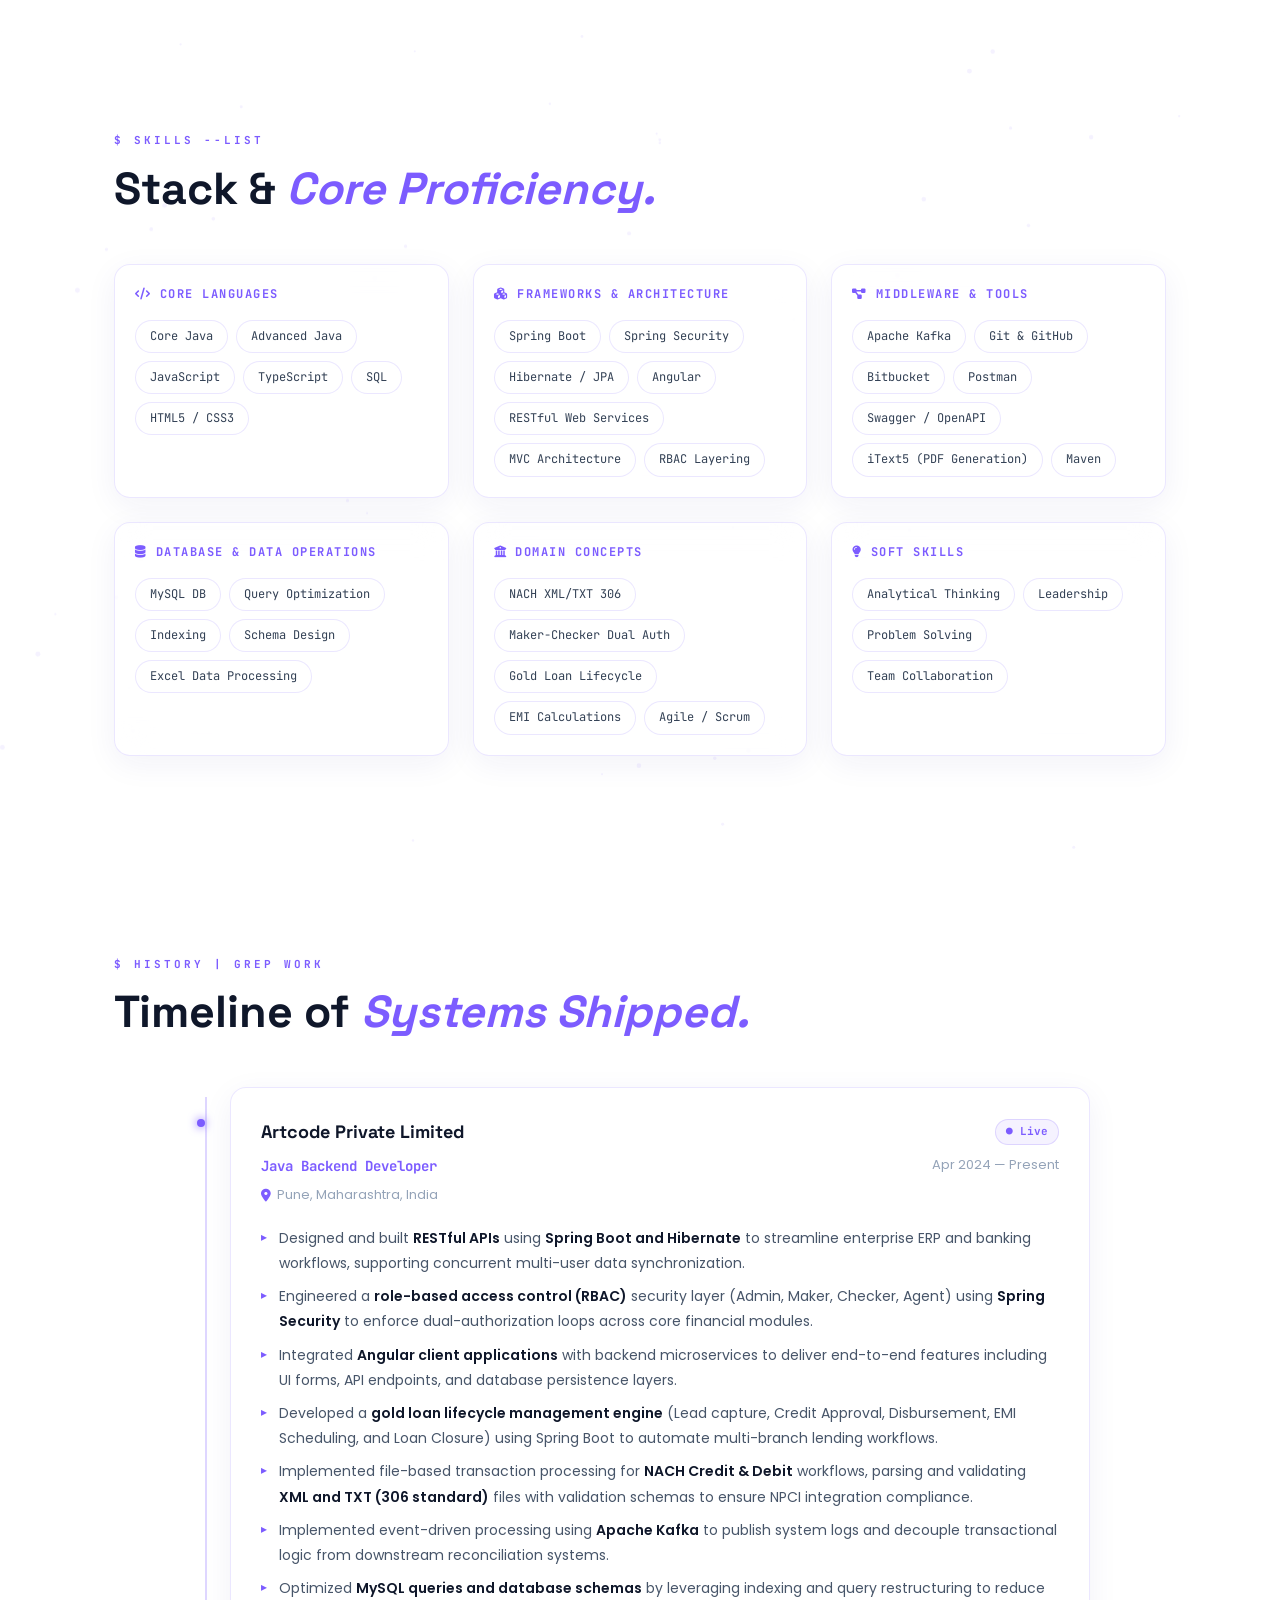
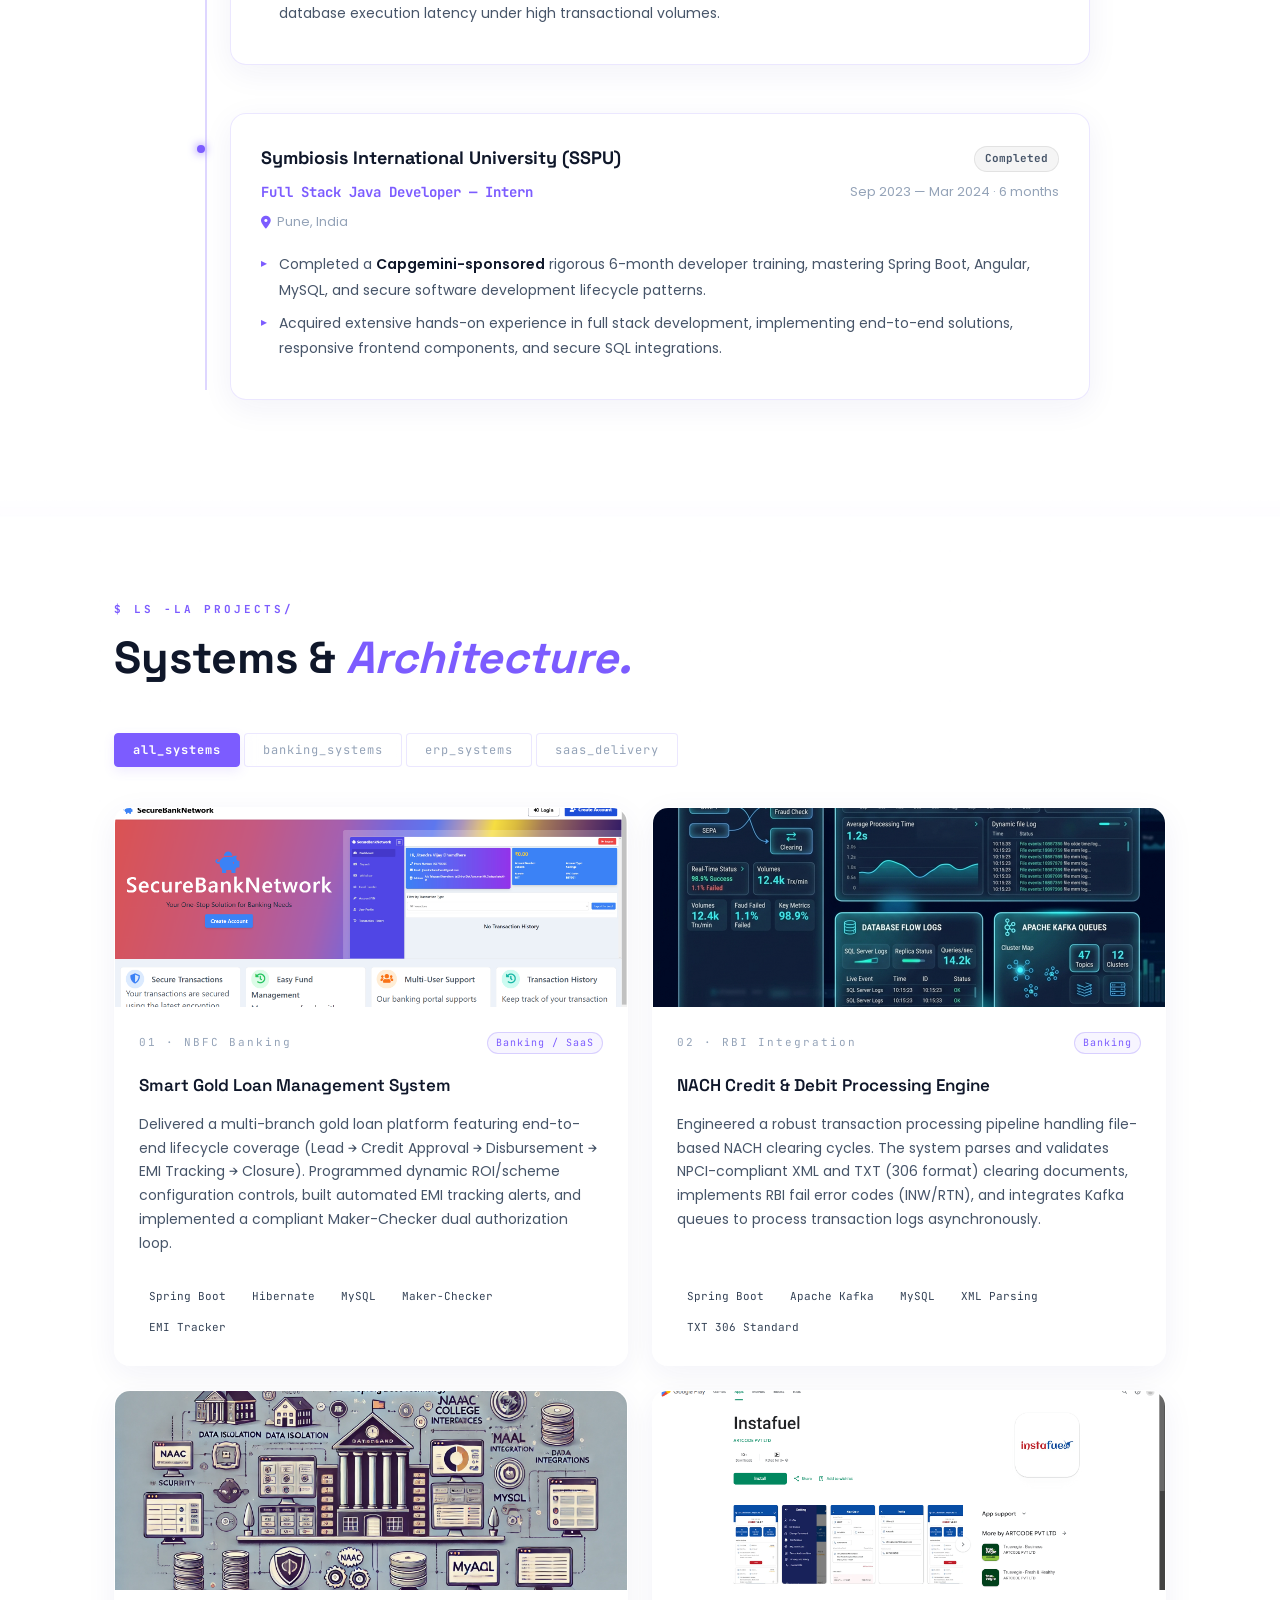
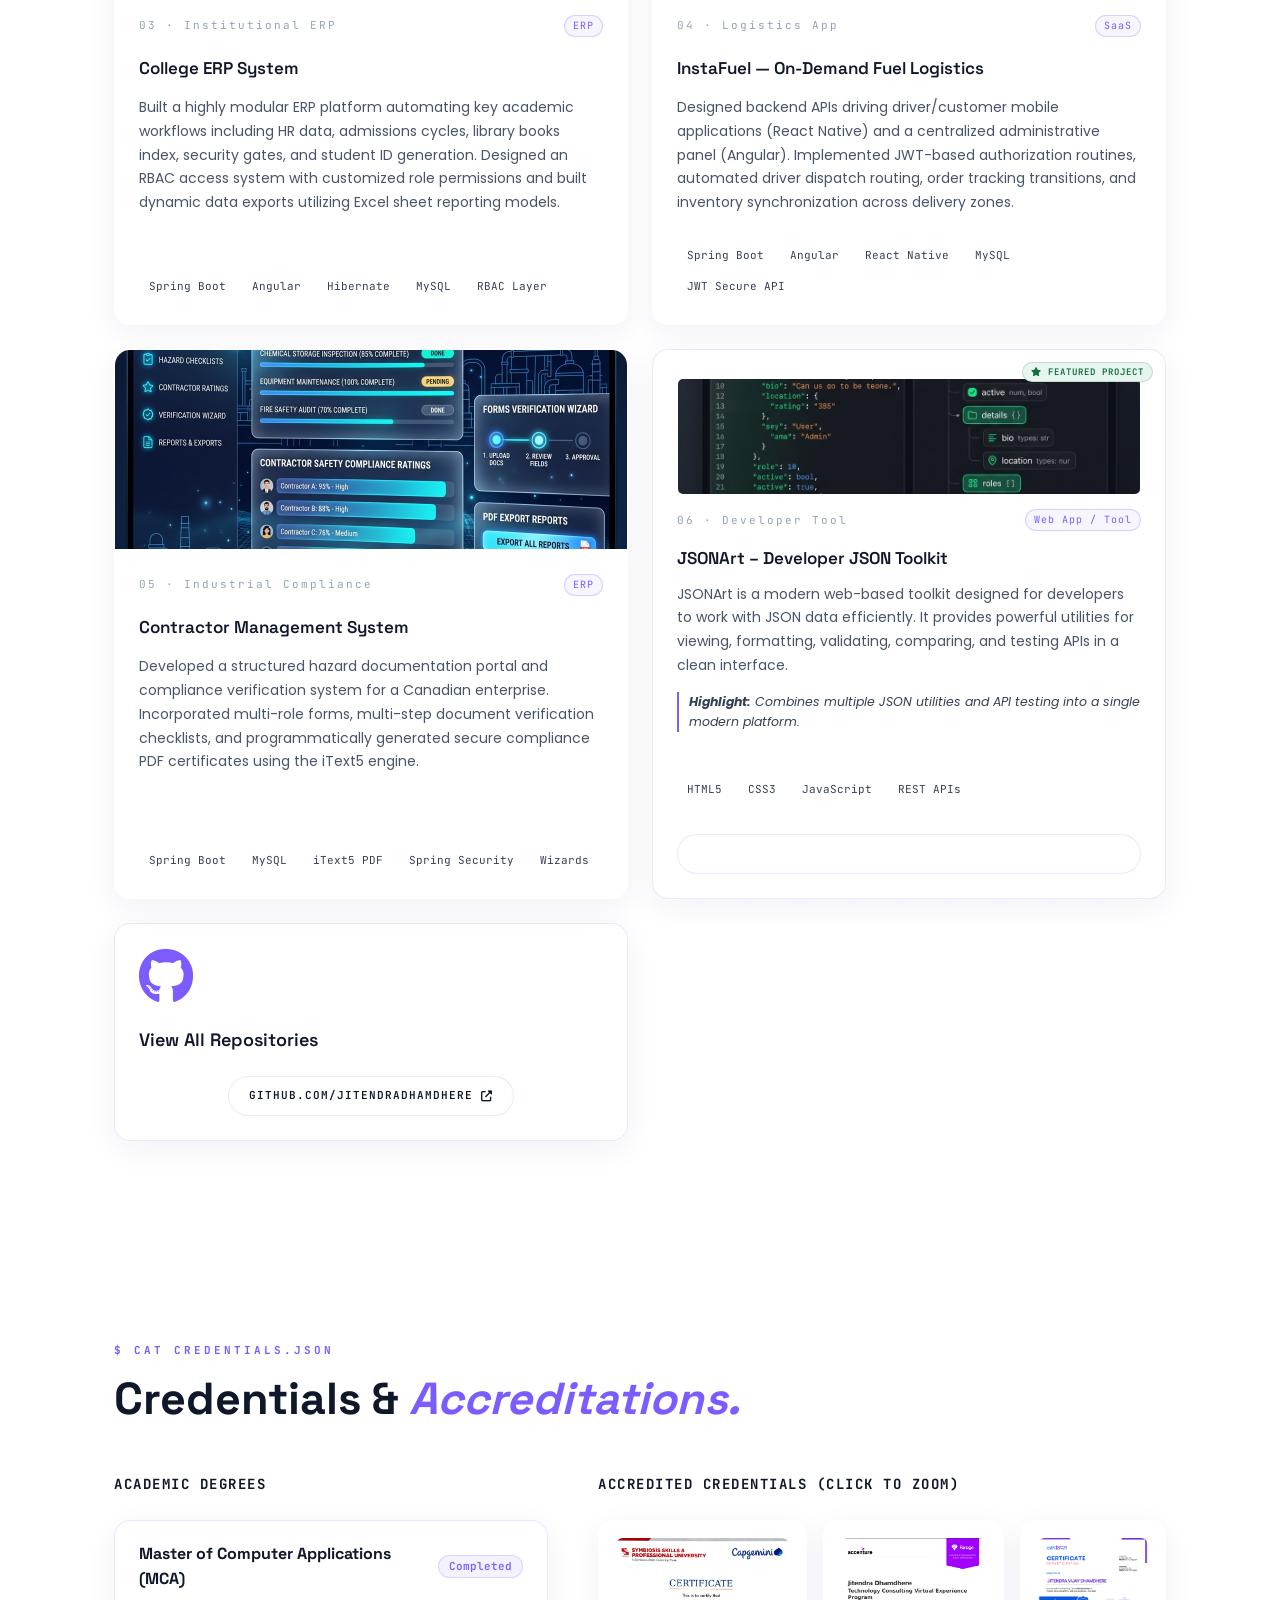
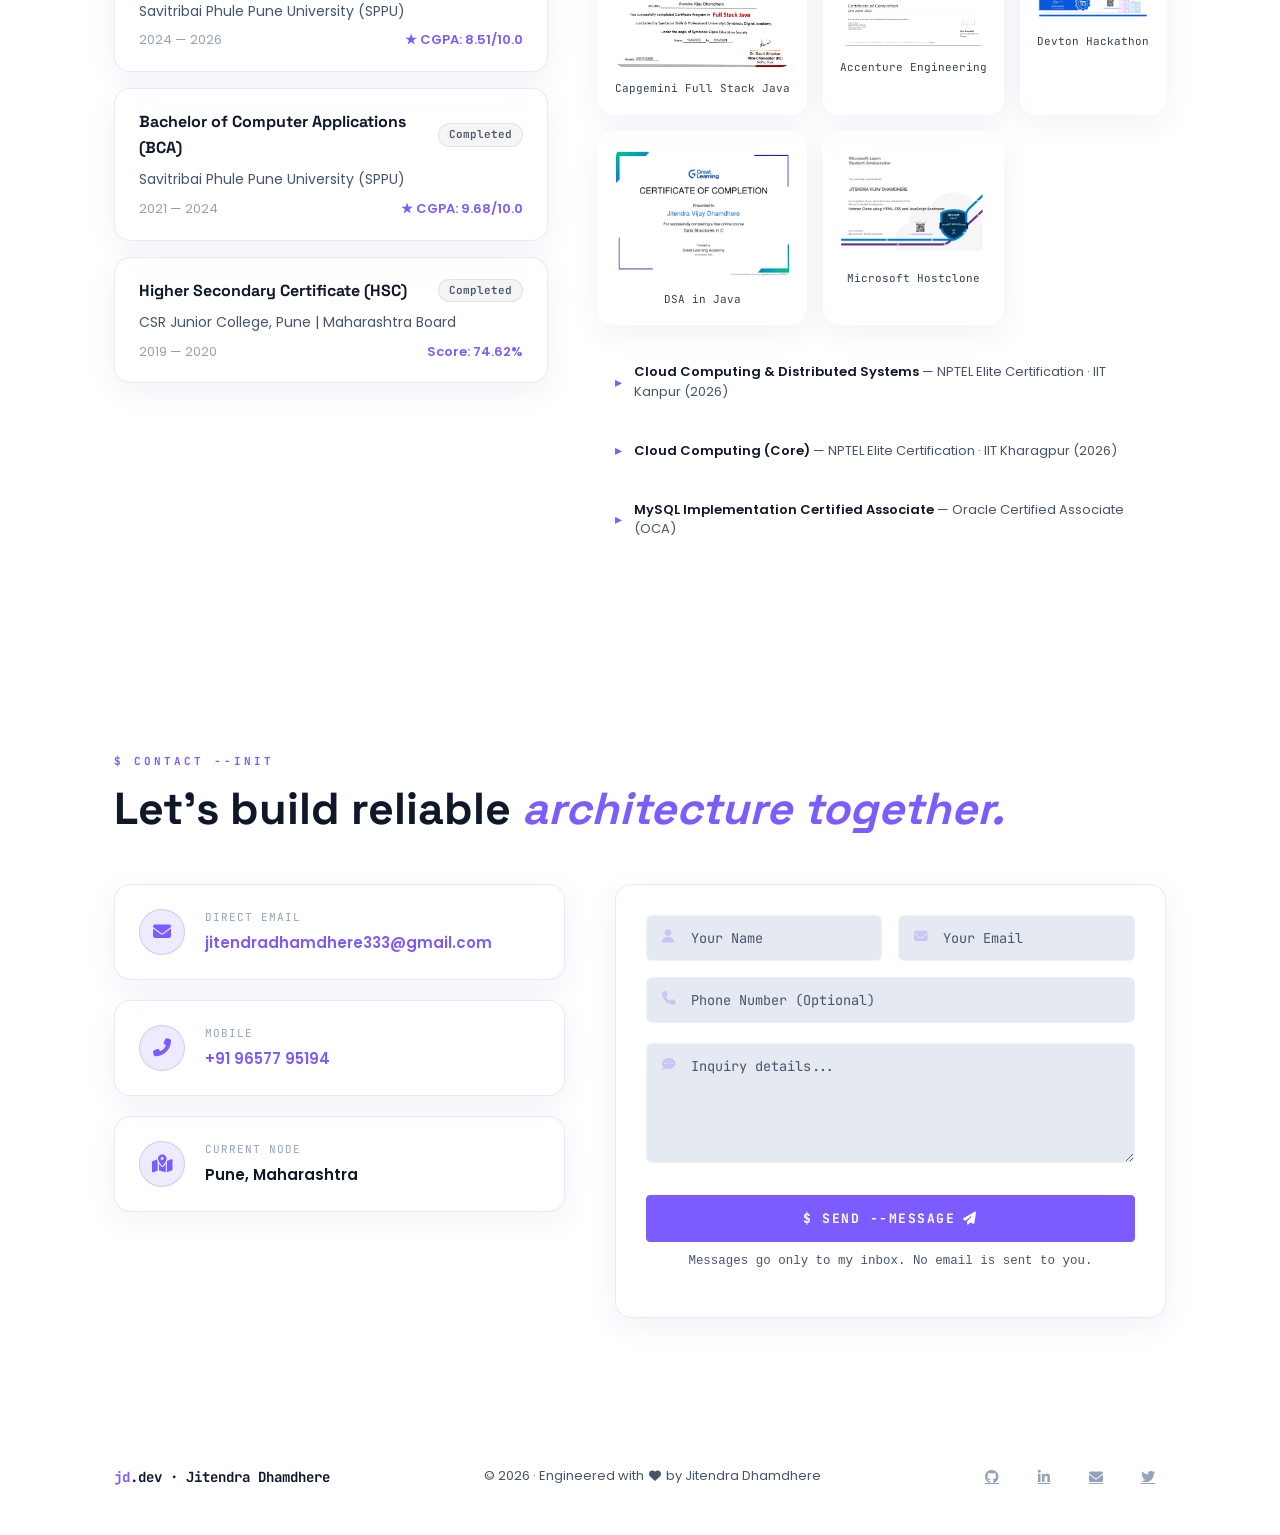
==== commit 41d9cc0f: "fix: update email messaging and error handling in contact form" ====
--- a/index.html
+++ b/index.html
@@ -3974,7 +3974,7 @@
 
                 <p
                   style="margin-top:10px; text-align:center; font-size:0.78rem; color:var(--text-muted); font-family:'Courier New', monospace;">
-                  Messages are delivered to jitendradhamdhere333@gmail.com.
+                  Messages go only to my inbox. No email is sent to you.
                 </p>
                 <p id="formStatus"
                   style="margin-top:15px; text-align:center; font-weight:600; font-size:0.82rem; font-family:'Courier New', monospace;">
@@ -3986,7 +3986,7 @@
           <script>
             document.addEventListener("DOMContentLoaded", () => {
               // Initialize EmailJS with public key
-              emailjs.init("W8TvtQuCnxO7i6txE");
+              emailjs.init({ publicKey: "W8TvtQuCnxO7i6txE" });
 
               const form = document.getElementById("portfolioContactForm");
               const submitBtn = document.getElementById("submitBtn");
@@ -4002,7 +4002,8 @@
 
                 const templateParams = {
                   name: form.name.value,
-                  email: form.email.value,
+                  email: "jitendradhamdhere333@gmail.com",
+                  sender_email: form.email.value,
                   phone: form.phone.value || "Not Provided",
                   message: form.message.value,
                   to_email: "jitendradhamdhere333@gmail.com",
@@ -4030,9 +4031,9 @@
                   }, 3000);
 
                 } catch (error) {
-                  console.error("Primary dispatcher failed:", error);
+                  console.error("EmailJS contact submission failed:", error);
                   status.style.color = "#dc2626";
-                  status.innerHTML = "❌ Failed to send. Please contact me directly at jitendradhamdhere333@gmail.com.";
+                  status.textContent = `Failed to send (${error?.status || "network error"}): ${error?.text || error?.message || "Check the browser console and EmailJS service/template settings."}`;
                   submitBtn.disabled = false;
                   submitBtn.innerHTML = originalText;
                 }
